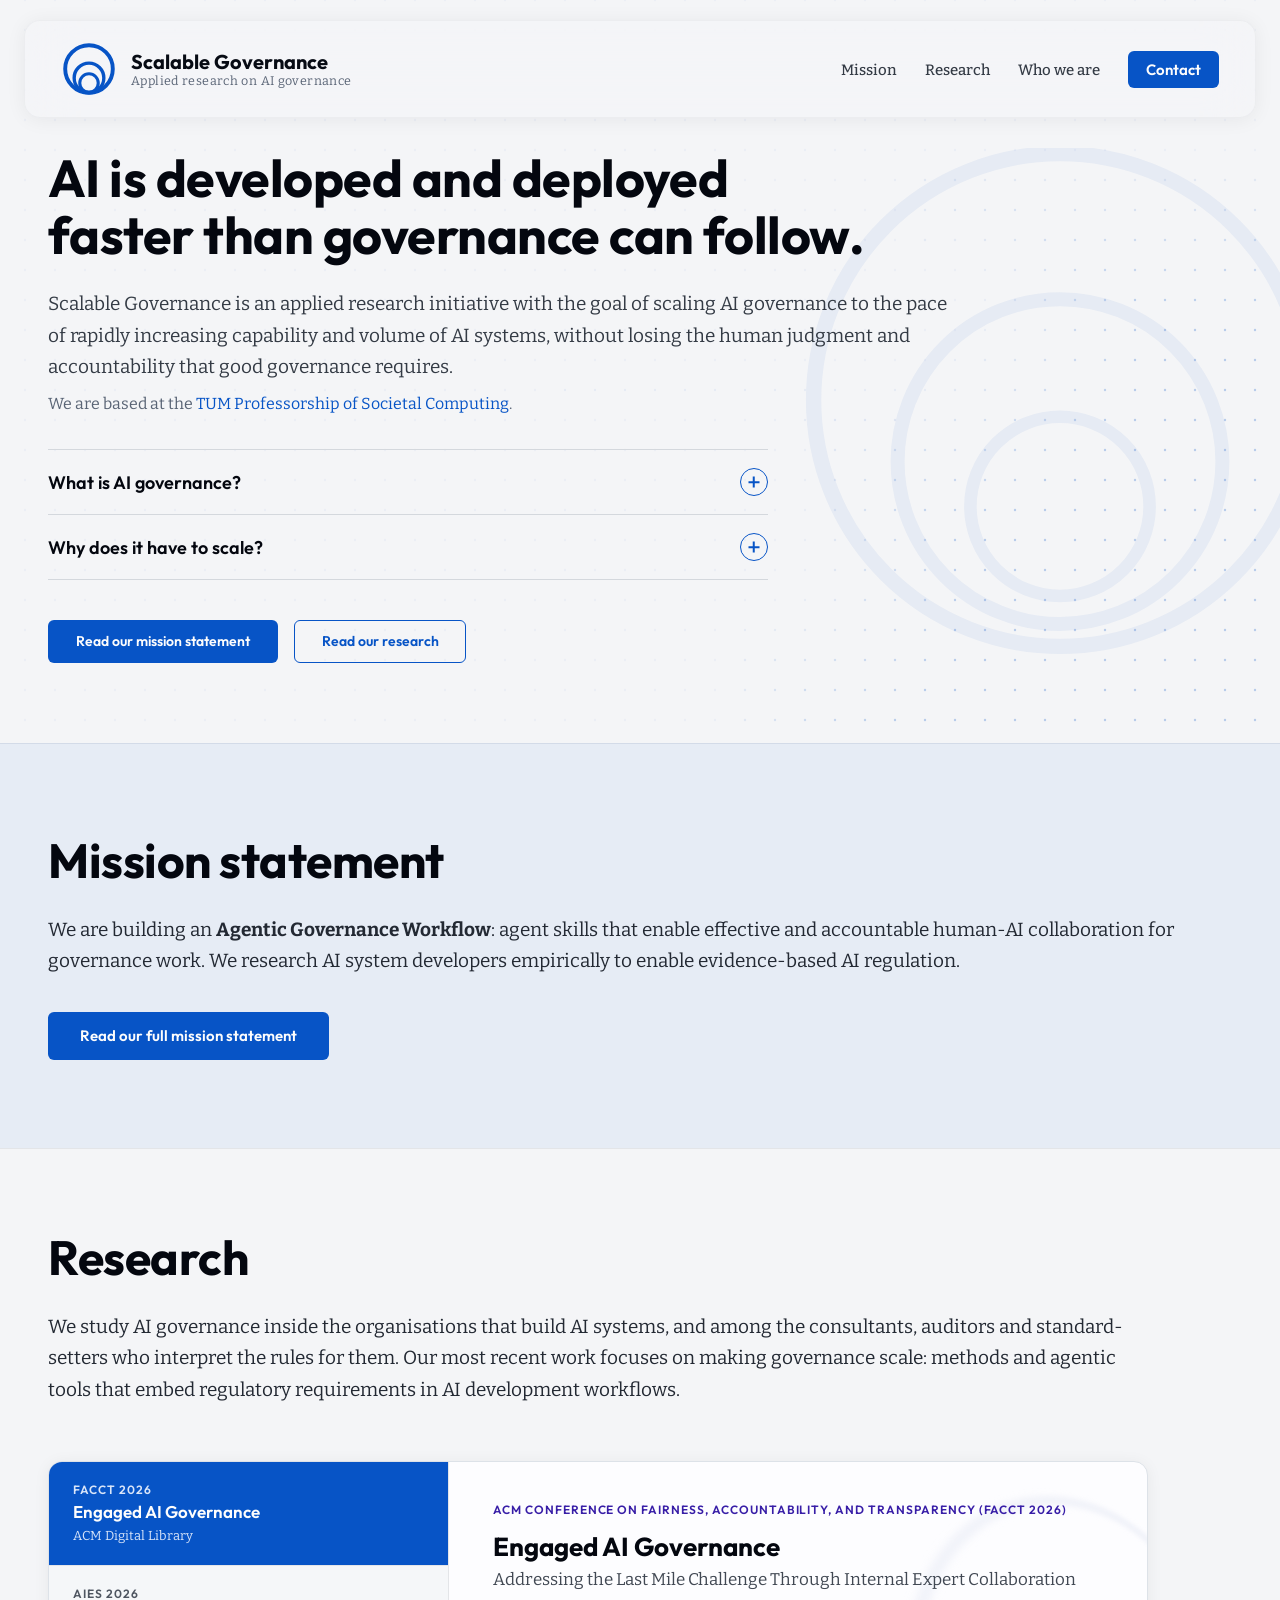
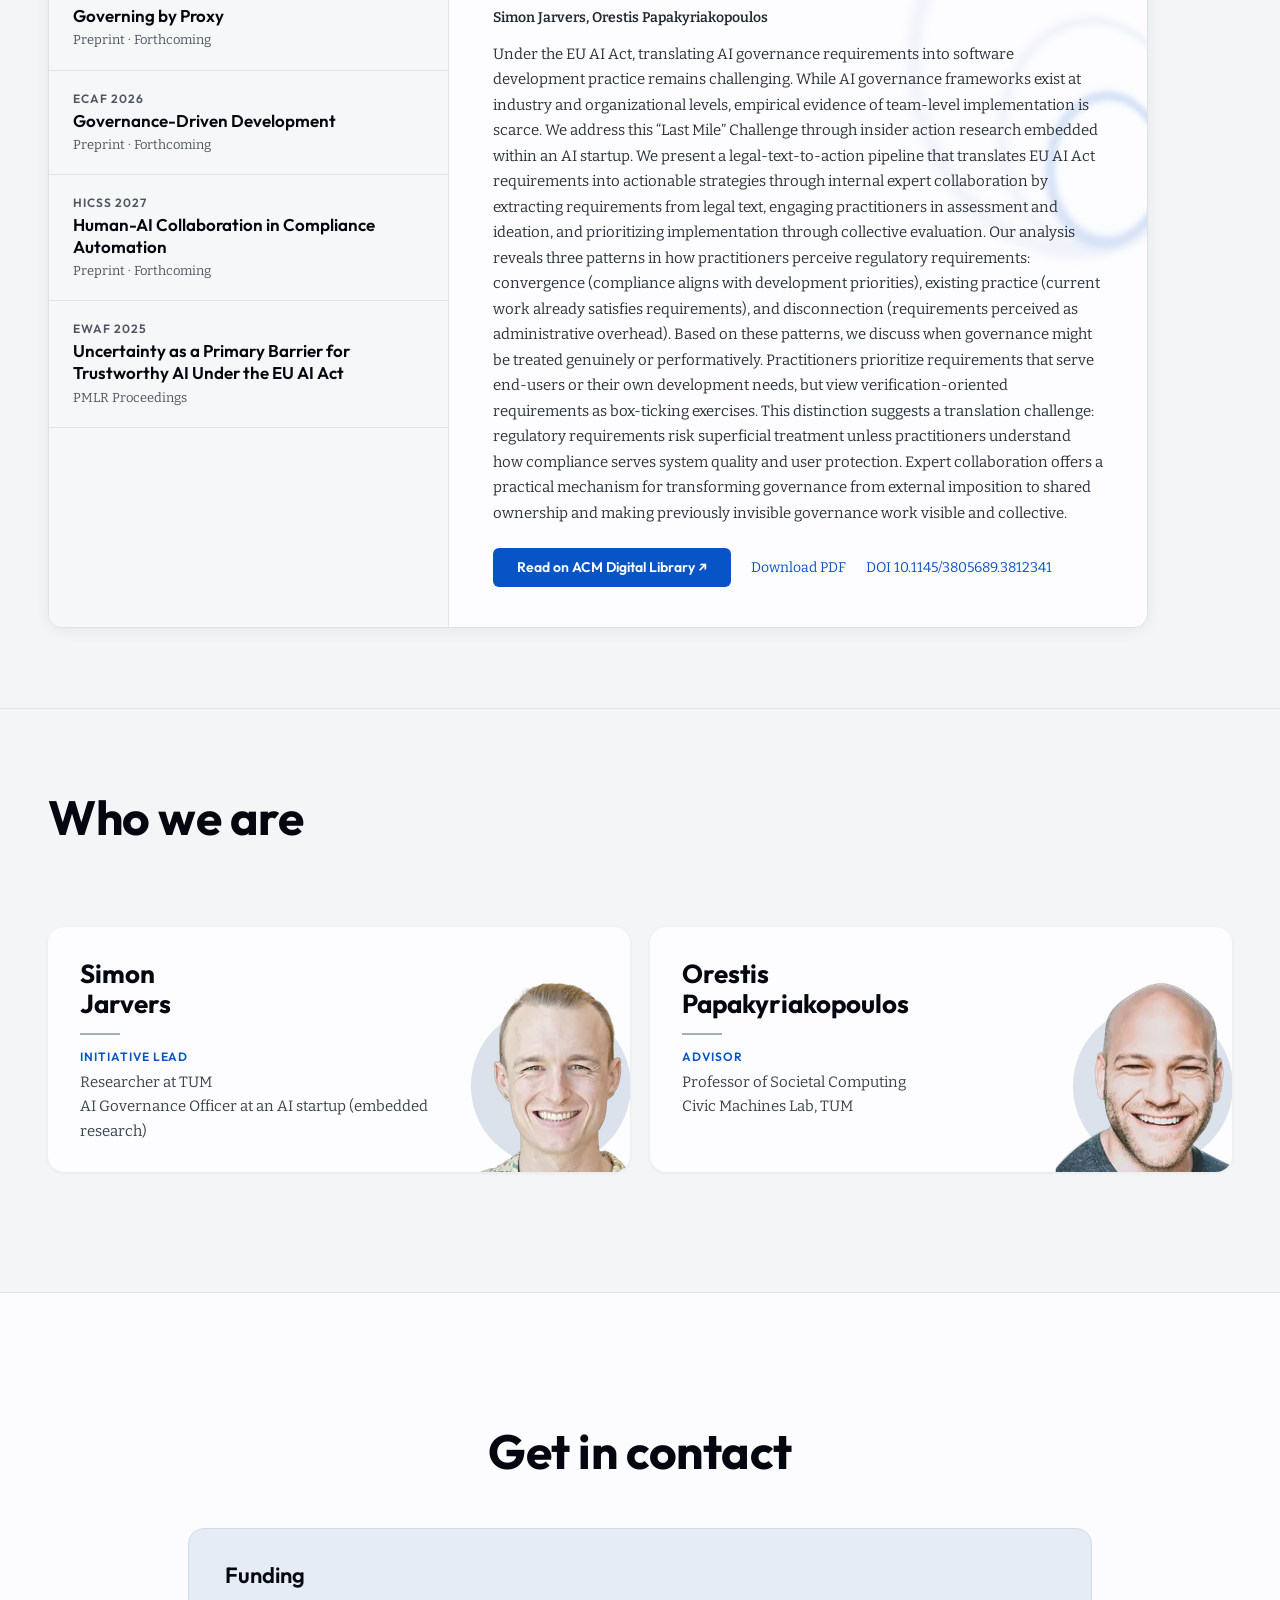
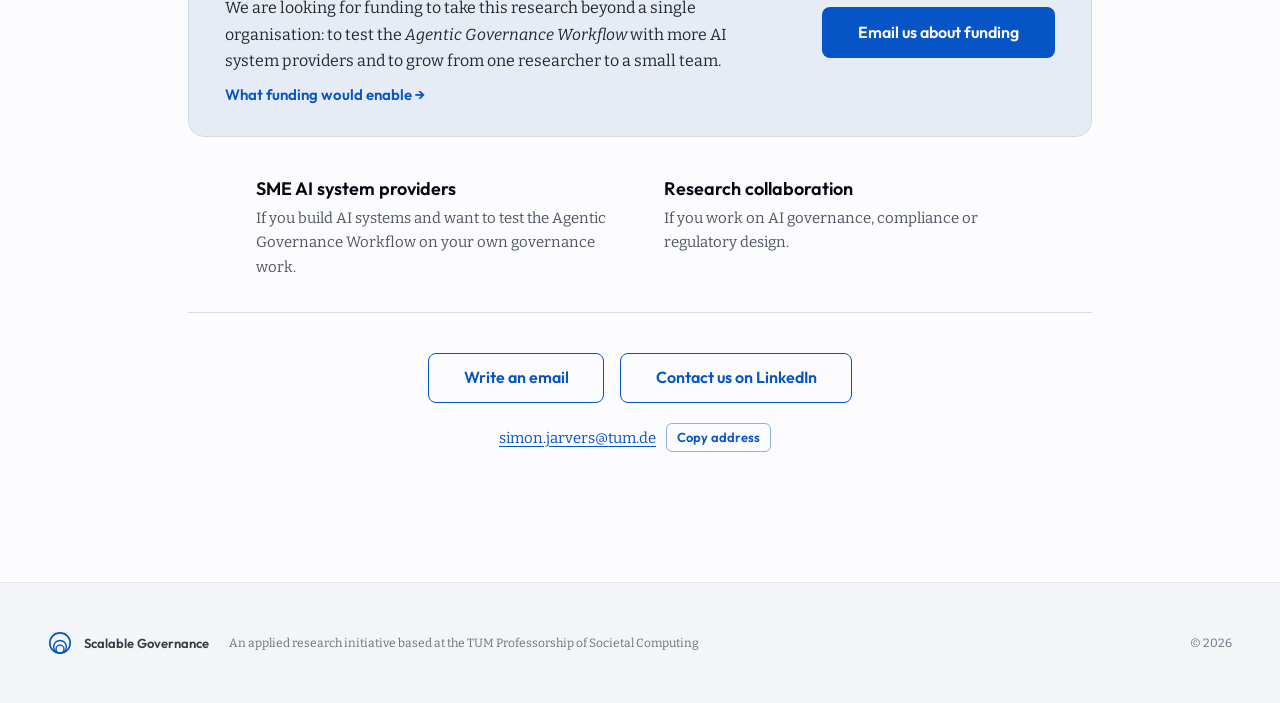
==== index.html @ 3a36d86a "feat(landing): lead the contact section with funding Funding becomes the primary contact path with i" ====
<!DOCTYPE html>
<html lang="en">
<head>
<meta charset="utf-8">
<meta name="viewport" content="width=device-width, initial-scale=1">
<title>Scalable Governance</title>
<meta name="description" content="Scalable Governance is an applied research initiative at the TUM Professorship of Societal Computing, working to scale AI governance to the pace of AI development and deployment.">
<meta property="og:title" content="Scalable Governance">
<meta property="og:description" content="Applied research on AI governance, based at the TUM Professorship of Societal Computing.">
<meta property="og:type" content="website">
<meta name="theme-color" content="#f4f5f7">
<link rel="icon" href="assets/img/logo.svg" type="image/svg+xml">
<link rel="preconnect" href="https://fonts.googleapis.com">
<link rel="preconnect" href="https://fonts.gstatic.com" crossorigin>
<link rel="stylesheet" href="https://fonts.googleapis.com/css2?family=Outfit:wght@400;500;600;700;800&amp;family=Bitter:wght@400;500;600&amp;display=swap">
<link rel="stylesheet" href="assets/css/style.css">
<script>document.documentElement.classList.add('js');</script>
<script src="assets/js/main.js" defer></script>
</head>
<body>
<a class="skip-link" href="#main">Skip to content</a>
<canvas id="dot-grid" aria-hidden="true"></canvas>

<header class="site-nav" id="site-nav">
  <div class="site-nav__inner">
    <div class="site-nav__bar">
      <a class="brand" href="#top" aria-label="Scalable Governance, back to top">
        <svg class="brand__logo" viewBox="0 10 200 200" aria-hidden="true"><circle cx="100" cy="110" r="85" stroke-width="14"/><circle cx="100" cy="142" r="53" stroke-width="12"/><circle cx="100" cy="160" r="33" stroke-width="11"/></svg>
        <span class="brand__text">
          <span class="brand__name">Scalable Governance</span>
          <span class="brand__tagline">Applied research on AI governance</span>
        </span>
      </a>
      <button class="nav-toggle" type="button" aria-expanded="false" aria-controls="nav-links">Menu</button>
      <nav aria-label="Main">
        <ul class="nav-links" id="nav-links">
          <li><a href="mission/">Mission</a></li>
          <li><a href="#research">Research</a></li>
          <li><a href="#who-we-are">Who we are</a></li>
          <li class="nav-links__cta-item"><a class="nav-links__cta" href="#contact">Contact</a></li>
        </ul>
      </nav>
    </div>
  </div>
</header>

<main id="main">

  <!-- Hero -->
  <section class="hero" id="top" data-grid-section>
    <svg class="hero__watermark" viewBox="0 0 200 200" aria-hidden="true"><circle cx="100" cy="90" r="88" stroke-width="5.5"/><circle cx="100" cy="112" r="58" stroke-width="5"/><circle cx="100" cy="128" r="32" stroke-width="4.5"/></svg>
    <div class="container hero__inner">
      <div class="hero__text">
        <h1>AI is developed and deployed faster than governance can follow.</h1>
        <p class="lead">Scalable Governance is an applied research initiative with the goal of scaling AI governance to the pace of rapidly increasing capability and volume of AI systems, without losing the human judgment and accountability that good governance requires.</p>
        <p class="hero__affiliation">We are based at the <a href="https://www.gov.sot.tum.de/en/soc/welcome/" target="_blank" rel="noopener">TUM Professorship of Societal Computing</a>.</p>

        <div class="accordion">
          <div class="accordion__item">
            <h2 class="accordion__heading">
              <button type="button" class="accordion__trigger" aria-expanded="false" aria-controls="acc-what">
                <span>What is AI governance?</span><span class="accordion__icon" aria-hidden="true"></span>
              </button>
            </h2>
            <div class="accordion__panel" id="acc-what">
              <div class="accordion__body">
                <p>By <em>AI governance</em> we mean the rules, processes and controls that make sure AI systems are safe and compliant. AI governance can be understood on different levels:</p>
                <ul>
                  <li><b>Organisation:</b> Companies that develop and deploy AI systems turn regulatory requirements into policies and controls that impact the AI systems.</li>
                  <li><b>Verification:</b> Auditors, notified bodies and authorities check conformity against technical standards and legal obligations.</li>
                  <li><b>Regulation:</b> Legislators and policy-makers write AI regulations and keep them up to date.</li>
                </ul>
                <p>Most of our research so far studies the organisational level.<br><a href="#research">Read our research →</a></p>
              </div>
            </div>
          </div>
          <div class="accordion__item">
            <h2 class="accordion__heading">
              <button type="button" class="accordion__trigger" aria-expanded="false" aria-controls="acc-why">
                <span>Why does it have to scale?</span><span class="accordion__icon" aria-hidden="true"></span>
              </button>
            </h2>
            <div class="accordion__panel" id="acc-why">
              <div class="accordion__body">
                <p>AI coding agents write a growing amount of the code of AI systems. Teams build faster, and more AI systems reach the market. AI governance across all levels has to keep up with this pace. How this is going to be achieved is largely unsolved and neglecting it poses a systemic risk of AI.<br><a href="mission/">Read our mission statement →</a></p>
              </div>
            </div>
          </div>
        </div>

        <div class="button-row">
          <a class="btn btn--primary" href="mission/">Read our mission statement</a>
          <a class="btn btn--secondary" href="#research">Read our research</a>
        </div>
      </div>
    </div>
  </section>

  <!-- Mission teaser -->
  <section class="mission" id="mission" aria-labelledby="mission-title">
    <div class="container mission__inner">
      <div>
        <h2 class="section-title" id="mission-title">Mission statement</h2>
        <p class="lead lead--dark">We are building an <b>Agentic Governance Workflow</b>: agent skills that enable effective and accountable human-AI collaboration for governance work. We research AI system developers empirically to enable evidence-based AI regulation.</p>
      </div>
      <a class="btn btn--primary btn--md" href="mission/">Read our full mission statement</a>
    </div>
  </section>

  <!-- Research -->
  <section class="research" id="research" aria-labelledby="research-title">
    <div class="container">
      <h2 class="section-title" id="research-title">Research</h2>
      <p class="lead lead--dark research__intro">We study AI governance inside the organisations that build AI systems, and among the consultants, auditors and standard-setters who interpret the rules for them. Our most recent work focuses on making governance scale: methods and agentic tools that embed regulatory requirements in AI development workflows.</p>

      <div class="pubs">
        <div class="pubs__list" role="tablist" aria-label="Publications" aria-orientation="vertical">
          <button class="pubs__tab" role="tab" id="tab-facct" aria-controls="paper-facct" aria-selected="true">
            <span class="pubs__venue">FAccT 2026</span>
            <span class="pubs__title">Engaged AI Governance</span>
            <span class="pubs__kind">ACM Digital Library</span>
          </button>
          <button class="pubs__tab" role="tab" id="tab-aies" aria-controls="paper-aies" aria-selected="false" tabindex="-1">
            <span class="pubs__venue">AIES 2026</span>
            <span class="pubs__title">Governing by Proxy</span>
            <span class="pubs__kind">Preprint · Forthcoming</span>
          </button>
          <button class="pubs__tab" role="tab" id="tab-ecaf" aria-controls="paper-ecaf" aria-selected="false" tabindex="-1">
            <span class="pubs__venue">ECAF 2026</span>
            <span class="pubs__title">Governance-Driven Development</span>
            <span class="pubs__kind">Preprint · Forthcoming</span>
          </button>
          <button class="pubs__tab" role="tab" id="tab-hicss" aria-controls="paper-hicss" aria-selected="false" tabindex="-1">
            <span class="pubs__venue">HICSS 2027</span>
            <span class="pubs__title">Human-AI Collaboration in Compliance Automation</span>
            <span class="pubs__kind">Preprint · Forthcoming</span>
          </button>
          <button class="pubs__tab" role="tab" id="tab-ewaf" aria-controls="paper-ewaf" aria-selected="false" tabindex="-1">
            <span class="pubs__venue">EWAF 2025</span>
            <span class="pubs__title">Uncertainty as a Primary Barrier for Trustworthy AI Under the EU AI Act</span>
            <span class="pubs__kind">PMLR Proceedings</span>
          </button>
        </div>

        <div class="pubs__details">
          <article class="paper" id="paper-facct" role="tabpanel" aria-labelledby="tab-facct" data-theme-ring="1">
            <p class="paper__venue">ACM Conference on Fairness, Accountability, and Transparency (FAccT 2026)</p>
            <h3 class="paper__title">Engaged AI Governance<span class="paper__sub">Addressing the Last Mile Challenge Through Internal Expert Collaboration</span></h3>
            <p class="paper__authors">Simon Jarvers, Orestis Papakyriakopoulos</p>
            <p class="paper__abstract">Under the EU AI Act, translating AI governance requirements into software development practice remains challenging. While AI governance frameworks exist at industry and organizational levels, empirical evidence of team-level implementation is scarce. We address this “Last Mile” Challenge through insider action research embedded within an AI startup. We present a legal-text-to-action pipeline that translates EU AI Act requirements into actionable strategies through internal expert collaboration by extracting requirements from legal text, engaging practitioners in assessment and ideation, and prioritizing implementation through collective evaluation. Our analysis reveals three patterns in how practitioners perceive regulatory requirements: convergence (compliance aligns with development priorities), existing practice (current work already satisfies requirements), and disconnection (requirements perceived as administrative overhead). Based on these patterns, we discuss when governance might be treated genuinely or performatively. Practitioners prioritize requirements that serve end-users or their own development needs, but view verification-oriented requirements as box-ticking exercises. This distinction suggests a translation challenge: regulatory requirements risk superficial treatment unless practitioners understand how compliance serves system quality and user protection. Expert collaboration offers a practical mechanism for transforming governance from external imposition to shared ownership and making previously invisible governance work visible and collective.</p>
            <div class="paper__actions">
              <a class="btn btn--primary btn--sm" href="https://dl.acm.org/doi/10.1145/3805689.3812341" target="_blank" rel="noopener">Read on ACM Digital Library ↗</a>
              <a class="paper__id" href="papers/2026-facct-engaged-ai-governance.pdf" download>Download PDF</a>
              <a class="paper__id" href="https://doi.org/10.1145/3805689.3812341" target="_blank" rel="noopener">DOI 10.1145/3805689.3812341</a>
            </div>
          </article>

          <article class="paper" id="paper-aies" role="tabpanel" aria-labelledby="tab-aies" data-theme-ring="2">
            <p class="paper__venue">AAAI/ACM Conference on AI, Ethics, and Society (AIES 2026) <span class="badge">Forthcoming</span></p>
            <h3 class="paper__title">Governing by Proxy<span class="paper__sub">How Regulatory Intermediaries Shape EU AI Act Compliance in Practice</span></h3>
            <p class="paper__authors">Simon Jarvers, Orestis Papakyriakopoulos</p>
            <p class="paper__abstract">The EU AI Act assigns compliance obligations to defined actor roles along the AI supply chain, but how these obligations are enacted in practice remains understudied. This paper investigates the ecosystem of regulatory intermediaries (consultants, auditors, ethics advisors, certification bodies) through which an AI system provider translates regulatory requirements into organisational practice. Drawing on participant observation and document analysis from an embedded case study at an AI startup, the analysis applies the Regulator-Intermediary-Target (RIT) model to map sixteen intermediaries and trace the compliance pressures that drive pre-enforcement intermediary engagement. Compliance artefacts across risk management, impact assessment, and technical documentation show a consistent pattern: intermediary interpretive choices construct what AI Act compliance means for the regulated organisation. Using Edelman’s legal endogeneity framework, which theorises how organisations’ private compliance constructions can feed back into the meaning of law itself, we discuss how legal requirements are managerialised into procedural deliverables and how compliance forms diffuse without evidence of governance efficacy. The paper contributes on two levels: it extends the RIT model to organisational-level AI governance, demonstrating that compliance intermediaries perform constitutive rather than facilitative functions, and it provides an early empirical signal for legal endogeneity in AI Act compliance. We encourage more guidance from the EU and argue that the compliance ecosystem deserves the same analytical and regulatory attention currently directed at the AI supply chain.</p>
            <div class="paper__actions">
              <a class="btn btn--primary btn--sm" href="papers/2026-aies-governing-by-proxy.pdf" download>Download preprint (PDF)</a>
              <span class="paper__id">DOI not yet assigned</span>
            </div>
          </article>

          <article class="paper" id="paper-ecaf" role="tabpanel" aria-labelledby="tab-ecaf" data-theme-ring="3">
            <p class="paper__venue">European Conference on Algorithmic Fairness (ECAF 2026), PMLR <span class="badge">Forthcoming</span></p>
            <h3 class="paper__title">Governance-Driven Development<span class="paper__sub">Embedding Regulatory Requirements in AI Development Workflows</span></h3>
            <p class="paper__authors">Simon Jarvers, Orestis Papakyriakopoulos</p>
            <p class="paper__abstract">AI governance under the EU AI Act faces a structural misallocation of effort: management-based regulation, combined with the credence-good properties of governance outcomes, pushes resource-constrained organisations toward verification-facing documentation rather than the implementation it is meant to verify. We propose Governance-Driven Development (GDD), a framework that treats AI Act obligations and the requirements of supporting standards for safe AI development as formal specifications for software development work. GDD runs on two nested action cycles. A planning cycle scopes obligations against organisational context to produce specifications. An implementation cycle converts each specification into the artefact it specifies, with traceability back to the regulatory source. AI agents perform template-driven work; humans retain interpretation and accountability. The framework is in early implementation at an AI Startup, with unresolved load-bearing questions around knowledge base architecture and obligation decomposition.</p>
            <div class="paper__actions">
              <a class="btn btn--primary btn--sm" href="papers/2026-ecaf-governance-driven-development.pdf" download>Download preprint (PDF)</a>
              <span class="paper__id">Proceedings not yet published</span>
            </div>
          </article>

          <article class="paper" id="paper-hicss" role="tabpanel" aria-labelledby="tab-hicss" data-theme-ring="3">
            <p class="paper__venue">Hawaii International Conference on System Sciences (HICSS 2027) <span class="badge">Forthcoming</span></p>
            <h3 class="paper__title">Human-AI Collaboration in Compliance Automation<span class="paper__sub">Designing an Agentic Knowledge Base for AI Governance</span></h3>
            <p class="paper__authors">Simon Jarvers, Carolin Röthemeier, Holger Wittges, Orestis Papakyriakopoulos</p>
            <p class="paper__abstract">AI governance work draws on a living body of organizational knowledge, policies, and system facts that drift and go stale as organizational and regulatory contexts change. For resource-constrained organizations under the EU AI Act and related standards, maintaining this knowledge consumes scarce compliance capacity. We applied a pattern drawn from practice, in which an LLM agent maintains a structured, citation-anchored knowledge base for AI governance. Through a Design Science Research study at an AI startup, we apply the artifact to two ISO management system standards. The artifact separates a human-authoritative source layer from an agent-moderated knowledge layer in the company’s internal governance work processes. We abstract two design principles, human authority over agent moderation and traceability, which demonstrate how to responsibly leverage advancing AI capabilities for human-agent collaboration in regulated compliance settings.</p>
            <div class="paper__actions">
              <a class="btn btn--primary btn--sm" href="papers/2027-hicss-human-ai-collaboration-in-compliance-automation.pdf" download>Download preprint (PDF)</a>
              <span class="paper__id">DOI not yet assigned</span>
            </div>
          </article>

          <article class="paper" id="paper-ewaf" role="tabpanel" aria-labelledby="tab-ewaf" data-theme-ring="1">
            <p class="paper__venue">European Workshop on Algorithmic Fairness (EWAF 2025), PMLR vol. 294</p>
            <h3 class="paper__title">Uncertainty as a Primary Barrier for Trustworthy AI Under the EU AI Act<span class="paper__sub">German SME Perspectives</span></h3>
            <div>
              <p class="paper__authors">Simon Jarvers*, Chiara Ullstein*, Jens Grossklags</p>
              <p class="paper__note">* Both authors contributed equally.</p>
            </div>
            <p class="paper__abstract">The European Union’s AI regulation, the EU AI Act, represents a significant shift from voluntary ethical frameworks to binding regulation, presenting implementation challenges particularly for resource-limited SMEs. Our mixed-methods research examined the EU AI Act’s impact on SMEs through surveys of German AI SMEs (N = 21) and interviews with AI SMEs and industry stakeholders (N = 13). In this extended abstract, we summarize our motivation and methods, and focus on providing results from the interviews. Our findings reveal that company size and compliance experience significantly affect estimated implementation capabilities. SMEs face considerable resource constraints across time, finances, and staffing. Implementation uncertainties – including definitional ambiguity, unclear scope, and insufficient guidance – drive strategic responses: delaying compliance efforts, modifying products to reduce regulatory burden, and frequently seeking external compliance expertise and certification. These results indicate that uncertainty emerges as the primary implementation barrier. Researchers can help reduce uncertainty by developing best-practice guidelines that support the AI Act’s trustworthy AI objectives. We conclude with recommendations for policymakers and researchers.</p>
            <div class="paper__actions">
              <a class="btn btn--primary btn--sm" href="https://proceedings.mlr.press/v294/jarvers25a.html" target="_blank" rel="noopener">Read on PMLR ↗</a>
              <a class="paper__id" href="papers/2025-ewaf-uncertainty-as-a-primary-barrier.pdf" download>Download PDF</a>
            </div>
          </article>

          <svg class="pubs__rings" viewBox="0 0 200 200" aria-hidden="true"><circle class="ring ring--1" cx="100" cy="110" r="85" stroke-width="5"/><circle class="ring ring--2" cx="100" cy="142" r="53" stroke-width="4.5"/><circle class="ring ring--3" cx="100" cy="160" r="33" stroke-width="4.5"/></svg>
        </div>
      </div>
    </div>
  </section>

  <!-- Who we are -->
  <section class="people" id="who-we-are" data-grid-section aria-labelledby="people-title">
    <div class="container people__inner">
      <h2 class="section-title" id="people-title">Who we are</h2>
      <div class="people__grid">
        <article class="person">
          <div class="person__text">
            <h3 class="person__name">Simon<br>Jarvers</h3>
            <p class="person__role">Initiative Lead</p>
            <p class="person__desc">Researcher at TUM<br>AI Governance Officer at an AI startup (embedded research)</p>
          </div>
          <div class="person__portrait">
            <img src="assets/img/team/simon-jarvers.webp" srcset="assets/img/team/simon-jarvers.webp 1x, assets/img/team/simon-jarvers@2x.webp 2x" width="180" height="238" alt="Portrait of Simon Jarvers" loading="lazy" decoding="async">
          </div>
        </article>
        <article class="person">
          <div class="person__text">
            <h3 class="person__name">Orestis<br>Papakyriakopoulos</h3>
            <p class="person__role">Advisor</p>
            <p class="person__desc">Professor of Societal Computing<br>Civic Machines Lab, TUM</p>
          </div>
          <div class="person__portrait">
            <img src="assets/img/team/orestis-papakyriakopoulos.webp" srcset="assets/img/team/orestis-papakyriakopoulos.webp 1x, assets/img/team/orestis-papakyriakopoulos@2x.webp 2x" width="180" height="238" alt="Portrait of Orestis Papakyriakopoulos" loading="lazy" decoding="async">
          </div>
        </article>
      </div>
    </div>
  </section>

  <!-- Contact -->
  <section class="contact" id="contact" data-grid-section aria-labelledby="contact-title">
    <div class="contact__inner">
      <h2 class="section-title" id="contact-title">Get in contact</h2>
      <div class="contact__funding">
        <div class="contact__funding-text">
          <h3>Funding</h3>
          <p>We are looking for funding to take this research beyond a single organisation: to test the <i>Agentic Governance Workflow</i> with more AI system providers and to grow from one researcher to a small team.</p>
          <a class="contact__more" href="mission/#support">What funding would enable →</a>
        </div>
        <a class="btn btn--primary btn--lg" href="mailto:simon.jarvers@tum.de?subject=Funding%20%E2%80%93%20Scalable%20Governance">Email us about funding</a>
      </div>
      <div class="contact__cols">
        <div>
          <h3>SME AI system providers</h3>
          <p>If you build AI systems and want to test the Agentic Governance Workflow on your own governance work.</p>
        </div>
        <div>
          <h3>Research collaboration</h3>
          <p>If you work on AI governance, compliance or regulatory design.</p>
        </div>
      </div>
      <div class="contact-actions contact-actions--center">
        <a class="btn btn--secondary btn--lg" href="mailto:simon.jarvers@tum.de?subject=Scalable%20Governance">Write an email</a>
        <a class="btn btn--secondary btn--lg" href="https://www.linkedin.com/in/simon-jarvers/" target="_blank" rel="noopener">Contact us on LinkedIn</a>
      </div>
      <p class="contact-address contact-address--center"><a href="mailto:simon.jarvers@tum.de">simon.jarvers@tum.de</a> <button type="button" class="copy-btn" data-copy="simon.jarvers@tum.de">Copy address</button><span class="copy-status" role="status"></span></p>
    </div>
  </section>
</main>

<footer class="site-footer">
  <div class="site-footer__brand">
    <svg class="site-footer__logo" viewBox="0 10 200 200" aria-hidden="true"><circle cx="100" cy="110" r="85" stroke-width="14"/><circle cx="100" cy="142" r="53" stroke-width="12"/><circle cx="100" cy="160" r="33" stroke-width="11"/></svg>
    <span class="site-footer__name">Scalable Governance</span>
    <span class="site-footer__line">An applied research initiative based at the TUM Professorship of Societal Computing</span>
  </div>
  <p class="site-footer__copy">© 2026</p>
</footer>
</body>
</html>
---- assets/css/style.css ----
/* Scalable Governance — landing page
   Tokens follow the Claude Design handoff (docs/design-reference/HANDOFF.md). */

:root {
  /* Surfaces */
  --bg: oklch(0.97 0.003 260);
  --surface: oklch(0.995 0.002 260);
  --surface-alt: oklch(0.975 0.004 260);
  --mission-band: oklch(0.94 0.014 260);
  --portrait-circle: oklch(0.91 0.015 260);

  /* Lines */
  --divider-strong: oklch(0.88 0.008 260);
  --divider: oklch(0.90 0.005 260);
  --border-light: oklch(0.92 0.005 260);

  /* Brand */
  --blue: oklch(0.48 0.19 260);
  --blue-hover: oklch(0.43 0.20 260);
  --link-hover: oklch(0.38 0.16 260);
  --violet: oklch(0.38 0.20 280);
  --indigo: oklch(0.43 0.15 270);
  --chip: oklch(0.95 0.02 260);
  --chip-text: oklch(0.30 0.10 260);
  --domain-gov: oklch(0.95 0.025 260);
  --domain-human: oklch(0.96 0.005 260);
  --domain-product: oklch(0.95 0.025 280);
  --tooltip-bg: oklch(0.20 0.02 260);
  --tooltip-text: oklch(0.98 0.003 260);
  --on-blue: oklch(0.995 0 0);
  --on-blue-meta: oklch(0.92 0.03 260);

  /* Text */
  --ink: oklch(0.13 0.02 260);
  --text-body: oklch(0.28 0.02 260);
  --text-body-2: oklch(0.32 0.02 260);
  --text-secondary: oklch(0.35 0.02 260);
  --text-card: oklch(0.38 0.02 260);
  --text-sub: oklch(0.40 0.02 260);
  --muted: oklch(0.45 0.02 260);
  --muted-2: oklch(0.50 0.03 260);
  --footer-text: oklch(0.55 0.02 260);

  /* Type */
  --font-display: Outfit, "Helvetica Neue", Arial, sans-serif;
  --font-body: Bitter, Georgia, "Times New Roman", serif;
  --font-mono: "JetBrains Mono", ui-monospace, Menlo, Consolas, monospace;

  /* Layout */
  --container: 1280px;
  --gutter: 48px;
  --nav-offset: 100px;
}

*, *::before, *::after { box-sizing: border-box; }

html {
  scroll-behavior: smooth;
  scroll-padding-top: var(--nav-offset);
  -webkit-text-size-adjust: 100%;
}

body {
  margin: 0;
  background: var(--bg);
  color: var(--text-body);
  font-family: var(--font-body);
  overflow-x: clip;
}

img { max-width: 100%; height: auto; display: block; }

a { color: var(--blue); text-decoration: none; }
a:hover { color: var(--link-hover); }

:focus-visible {
  outline: 2px solid var(--blue);
  outline-offset: 3px;
  border-radius: 4px;
}

h1, h2, h3 { text-wrap: balance; }

.skip-link {
  position: absolute;
  left: 16px;
  top: -60px;
  z-index: 200;
  padding: 10px 16px;
  background: var(--ink);
  color: var(--on-blue);
  font-family: var(--font-display);
  font-weight: 600;
  border-radius: 6px;
}
.skip-link:focus { top: 16px; color: var(--on-blue); }

.container {
  max-width: var(--container);
  margin-inline: auto;
  padding-inline: var(--gutter);
}

main, .site-footer, .site-footer-wrap { position: relative; z-index: 1; }

/* ───────── Dot grid ───────── */
#dot-grid {
  position: fixed;
  inset: 0;
  width: 100%;
  height: 100%;
  pointer-events: none;
  z-index: 0;
}

/* ───────── Nav ─────────
   --t (0 → 1) is set from scroll position in main.js and drives the shrink. */
.site-nav {
  --t: 0;
  position: fixed;
  top: 0;
  left: 0;
  right: 0;
  z-index: 100;
}
.site-nav__inner {
  max-width: var(--container);
  margin: 0 auto;
  padding: 0 24px;
}
.site-nav__bar {
  position: relative;
  display: flex;
  align-items: center;
  justify-content: space-between;
  gap: 16px;
  margin-top: calc(20px - 12px * var(--t));
  padding: calc(20px - 10px * var(--t)) 36px;
  border-radius: calc(16px - 6px * var(--t));
  border: 1px solid oklch(0.92 0.005 260 / calc(0.5 + 0.4 * var(--t)));
  background: oklch(0.97 0.003 260 / calc(0.55 + 0.35 * var(--t)));
  -webkit-backdrop-filter: blur(24px) saturate(1.5);
  backdrop-filter: blur(24px) saturate(1.5);
  box-shadow: 0 2px 20px oklch(0.20 0.02 260 / 0.06);
}

.brand {
  display: flex;
  align-items: center;
  gap: 14px;
  color: inherit;
  min-width: 0;
}
.brand:hover { color: inherit; }
.brand__logo {
  width: calc(56px - 26px * var(--t));
  height: calc(56px - 26px * var(--t));
  flex: none;
  fill: none;
  stroke: var(--blue);
}
.brand__text { display: flex; flex-direction: column; min-width: 0; }
.brand__name {
  --title: calc(20px - 5px * var(--t));
  font-family: var(--font-display);
  font-weight: 700;
  font-size: var(--title);
  line-height: 1.1;
  color: oklch(0.15 0.02 260);
}
.brand__tagline {
  font-family: var(--font-body);
  font-size: calc((20px - 5px * var(--t)) * 15 / 24);
  color: var(--muted-2);
  letter-spacing: 0.03em;
}
/* At rest the design pins the tagline at 12.5px. */
.site-nav:not(.is-scrolled) .brand__tagline { font-size: 12.5px; }

.nav-links {
  display: flex;
  align-items: center;
  gap: calc(28px - 6px * var(--t));
  margin: 0;
  padding: 0;
  list-style: none;
}
.nav-links a {
  font-family: var(--font-body);
  font-size: calc(15px - 2px * var(--t));
  font-weight: 500;
  color: var(--text-secondary);
  transition: color 0.2s;
}
.nav-links a:hover { color: var(--blue); }
.nav-links .nav-links__cta {
  display: inline-block;
  padding: calc(9px - 2px * var(--t)) calc(18px - 3px * var(--t));
  border-radius: 6px;
  background: var(--blue);
  color: var(--on-blue);
  font-family: var(--font-display);
  font-weight: 600;
  transition: background 0.2s;
}
.nav-links .nav-links__cta:hover { background: var(--blue-hover); color: var(--on-blue); }

.nav-toggle {
  display: none;
  font: 600 14px/1 var(--font-display);
  color: var(--blue);
  background: transparent;
  border: 1.5px solid var(--blue);
  border-radius: 6px;
  padding: 9px 14px;
  cursor: pointer;
}

/* ───────── Buttons ───────── */
.button-row { display: flex; flex-wrap: wrap; gap: 16px; }
.button-row--center { justify-content: center; }

.btn {
  display: inline-flex;
  align-items: center;
  gap: 10px;
  font-family: var(--font-display);
  font-weight: 600;
  font-size: 14px;
  line-height: 1.2;
  padding: 13px 28px;
  border-radius: 6px;
  cursor: pointer;
  transition: background 0.2s, color 0.2s, transform 0.15s;
}
.btn:hover { transform: translateY(-1px); }
.btn:active { transform: translateY(0); }
.btn--primary { background: var(--blue); color: var(--on-blue); }
.btn--primary:hover { background: var(--blue-hover); color: var(--on-blue); }
.btn--secondary {
  color: var(--blue);
  border: 1.5px solid var(--blue);
  padding: 11.5px 26.5px;
}
.btn--secondary:hover { background: var(--blue); color: var(--on-blue); }
.btn--sm { padding: 11px 24px; }
.btn--md { font-size: 15px; padding: 15px 32px; }
.btn--lg { font-size: 16px; padding: 16px 36px; border-radius: 8px; }
.btn--secondary.btn--lg { padding: 14.5px 34.5px; }

/* ───────── Shared type ───────── */
.section-title {
  font-family: var(--font-display);
  font-weight: 700;
  font-size: clamp(30px, 4vw, 48px);
  line-height: 1.2;
  letter-spacing: -0.01em;
  color: var(--ink);
  margin: 0 0 24px;
}
.lead {
  font-size: 19px;
  line-height: 1.65;
  color: var(--text-secondary);
  margin: 0;
  text-wrap: pretty;
}
.lead--dark { color: var(--text-body); }

/* ───────── Hero ───────── */
.hero { position: relative; min-height: 620px; overflow-x: clip; }
.hero__watermark {
  position: absolute;
  right: -60px;
  top: 50%;
  transform: translateY(-40%);
  width: 560px;
  height: 560px;
  opacity: 0.055;
  fill: none;
  stroke: var(--blue);
  pointer-events: none;
}
.hero__inner {
  position: relative;
  padding-top: 150px;
  padding-bottom: 80px;
}
.hero__text { max-width: 900px; }
.hero h1 {
  font-family: var(--font-display);
  font-weight: 700;
  font-size: clamp(32px, 4.5vw, 52px);
  line-height: 1.1;
  letter-spacing: -0.01em;
  color: var(--ink);
  margin: 0 0 24px;
}
.hero .lead { margin-bottom: 12px; }
.hero__affiliation {
  font-size: 16px;
  color: var(--muted-2);
  margin: 0 0 36px;
}

/* ───────── Accordion ───────── */
.accordion {
  max-width: 720px;
  margin-bottom: 40px;
  border-top: 1px solid var(--divider-strong);
}
.accordion__item { border-bottom: 1px solid var(--divider-strong); }
.accordion__heading { margin: 0; font-size: inherit; }
.accordion__trigger {
  display: flex;
  width: 100%;
  justify-content: space-between;
  align-items: center;
  gap: 16px;
  padding: 18px 0;
  background: none;
  border: 0;
  cursor: pointer;
  text-align: left;
  font-family: var(--font-display);
  font-weight: 600;
  font-size: 18px;
  color: var(--ink);
}
.accordion__icon {
  position: relative;
  flex: none;
  width: 28px;
  height: 28px;
  border-radius: 50%;
  border: 1.5px solid var(--blue);
}
.accordion__icon::before,
.accordion__icon::after {
  content: "";
  position: absolute;
  left: 50%;
  top: 50%;
  width: 11px;
  height: 1.5px;
  background: var(--blue);
  transform: translate(-50%, -50%);
  transition: transform 0.2s;
}
.accordion__icon::after { transform: translate(-50%, -50%) rotate(90deg); }
.accordion__trigger[aria-expanded="true"] .accordion__icon::after { transform: translate(-50%, -50%) rotate(0deg); }

.accordion__panel {
  display: grid;
  grid-template-rows: 1fr;
  transition: grid-template-rows 0.22s ease, opacity 0.22s ease;
}
.js .accordion__panel { grid-template-rows: 0fr; opacity: 0; visibility: hidden; }
.js .accordion__panel.is-open { grid-template-rows: 1fr; opacity: 1; visibility: visible; }
.accordion__body {
  min-height: 0;
  overflow: hidden;
  display: flex;
  flex-direction: column;
  gap: 14px;
  padding-right: 48px;
}
.accordion__body > :last-child { margin-bottom: 28px; }
.accordion__body p,
.accordion__body ul {
  margin: 0;
  font-size: 15px;
  line-height: 1.65;
  color: var(--text-body-2);
}
.accordion__body ul {
  padding-left: 22px;
  display: flex;
  flex-direction: column;
  gap: 6px;
  line-height: 1.6;
}

/* ───────── Mission teaser ───────── */
.mission {
  background: var(--mission-band);
  border-top: 1px solid oklch(0.89 0.02 260);
}
.mission__inner {
  display: flex;
  flex-direction: column;
  align-items: flex-start;
  gap: 36px;
  padding-block: 88px;
}

/* ───────── Research ───────── */
.research {
  background: var(--bg);
  border-top: 1px solid var(--border-light);
}
.research > .container { padding-block: 80px; }
.research__intro { max-width: 1100px; margin-bottom: 56px; }

.pubs {
  max-width: 1100px;
  display: grid;
  grid-template-columns: 400px minmax(0, 1fr);
  min-height: 560px;
  background: var(--surface);
  border: 1px solid oklch(0.91 0.01 260);
  border-radius: 14px;
  overflow: hidden;
  box-shadow: 0 2px 16px oklch(0 0 0 / 0.06);
}
.pubs__list {
  display: flex;
  flex-direction: column;
  background: var(--surface-alt);
  border-right: 1px solid var(--border-light);
}
.pubs__tab {
  display: flex;
  flex-direction: column;
  gap: 4px;
  padding: 20px 24px;
  text-align: left;
  background: transparent;
  border: 0;
  border-bottom: 1px solid var(--border-light);
  cursor: pointer;
  transition: background 0.2s;
}
.pubs__tab:hover { background: oklch(0.955 0.008 260); }
.pubs__tab:focus-visible { outline-offset: -3px; }
.pubs__venue {
  font-family: var(--font-display);
  font-weight: 600;
  font-size: 12px;
  letter-spacing: 0.08em;
  text-transform: uppercase;
  color: var(--muted);
}
.pubs__title {
  font-family: var(--font-display);
  font-weight: 600;
  font-size: 17px;
  line-height: 1.3;
  color: var(--ink);
}
.pubs__kind {
  font-family: var(--font-body);
  font-size: 13px;
  line-height: 1.4;
  color: var(--muted);
}
.pubs__tab[aria-selected="true"] { background: var(--blue); }
.pubs__tab[aria-selected="true"] .pubs__title { color: var(--on-blue); }
.pubs__tab[aria-selected="true"] .pubs__venue,
.pubs__tab[aria-selected="true"] .pubs__kind { color: var(--on-blue-meta); }

.pubs__details {
  position: relative;
  overflow: hidden;
  isolation: isolate;
}
.pubs__rings {
  position: absolute;
  z-index: -1;
  right: -150px;
  top: -20px;
  width: 400px;
  height: 400px;
  opacity: 0.18;
  filter: blur(3px);
  transform: perspective(400px) rotateY(35deg) rotateX(12deg);
  pointer-events: none;
  fill: none;
}
/* Ring highlight per research theme: 1 inner, 2 middle, 3 outer. */
.pubs__rings .ring { stroke: oklch(0.82 0.04 var(--ring-hue, 280)); transition: stroke 0.3s; }
.pubs__details[data-ring="1"] { --ring-hue: 270; }
.pubs__details[data-ring="2"] { --ring-hue: 250; }
.pubs__details[data-ring="3"] { --ring-hue: 280; }
.pubs__details[data-ring="1"] .ring--3,
.pubs__details[data-ring="2"] .ring--2,
.pubs__details[data-ring="3"] .ring--1 { stroke: var(--blue); }

.paper {
  display: flex;
  flex-direction: column;
  gap: 14px;
  padding: 40px 44px;
}
.paper + .paper { border-top: 1px solid var(--border-light); }
.js .paper + .paper { border-top: 0; }
.js .paper[hidden] { display: none; }
.paper p { margin: 0; }
.paper__venue {
  display: flex;
  flex-wrap: wrap;
  align-items: center;
  gap: 6px 10px;
  font-family: var(--font-display);
  font-weight: 600;
  font-size: 12px;
  letter-spacing: 0.08em;
  text-transform: uppercase;
  color: var(--violet);
}
.badge {
  display: inline-block;
  padding: 2px 8px;
  border: 1px solid currentColor;
  border-radius: 5px;
  font-size: 10.5px;
  letter-spacing: 0.08em;
  white-space: nowrap;
}
.paper__title {
  margin: 0;
  font-family: var(--font-display);
  font-weight: 700;
  font-size: 26px;
  line-height: 1.2;
  color: var(--ink);
}
.paper__sub {
  display: block;
  margin-top: 6px;
  font-family: var(--font-body);
  font-weight: 400;
  font-size: 17px;
  line-height: 1.45;
  color: var(--text-sub);
  text-wrap: pretty;
}
.paper__authors {
  font-size: 14px;
  line-height: 1.5;
  font-weight: 600;
  color: var(--text-body);
}
.paper .paper__note {
  margin-top: 2px;
  font-size: 13px;
  line-height: 1.5;
  color: var(--muted-2);
}
.paper__abstract {
  font-size: 15px;
  line-height: 1.7;
  color: var(--text-body-2);
  text-wrap: pretty;
}
.paper__actions {
  display: flex;
  flex-wrap: wrap;
  align-items: center;
  gap: 12px 20px;
  margin-top: 8px;
}
.paper__id {
  font-family: var(--font-body);
  font-size: 14px;
  color: var(--muted-2);
}
a.paper__id { color: var(--blue); }
a.paper__id:hover { color: var(--link-hover); }

/* ───────── Who we are ───────── */
.people {
  border-top: 1px solid var(--border-light);
  border-bottom: 1px solid var(--border-light);
}
.people__inner { padding-top: 80px; padding-bottom: 120px; }
.people .section-title { margin-bottom: 44px; }
.people__grid {
  display: flex;
  flex-wrap: wrap;
  gap: 20px;
  margin-top: 80px;
}
.person {
  --portrait-w: 180px;
  position: relative;
  flex: 1;
  min-width: min(100%, 440px);
  background: var(--surface);
  border-radius: 16px;
  padding: 32px 32px 28px;
  box-shadow: 0 1px 4px rgba(0, 0, 0, 0.06);
  /* The portrait is clipped by the card only. */
  overflow: hidden;
}
.person__text { position: relative; z-index: 1; padding-right: 140px; }
.person__name {
  margin: 0;
  font-family: var(--font-display);
  font-weight: 700;
  font-size: clamp(20px, 2.4vw, 26px);
  line-height: 1.15;
  color: var(--ink);
  overflow-wrap: anywhere;
}
.person__name::after {
  content: "";
  display: block;
  width: 40px;
  height: 2px;
  margin: 14px 0;
  background: oklch(0.75 0.02 260);
}
.person__role {
  margin: 0 0 6px;
  font-family: var(--font-display);
  font-weight: 600;
  font-size: 12px;
  letter-spacing: 0.08em;
  text-transform: uppercase;
  color: var(--blue);
}
.person__desc {
  margin: 0;
  font-size: 15px;
  line-height: 1.65;
  color: var(--text-card);
}
/* The circle sits behind the portrait as a background shape; the bust
   runs to the card's bottom edge and may extend past the circle. */
.person__portrait {
  position: absolute;
  right: 0;
  bottom: 0;
  width: var(--portrait-w);
  pointer-events: none;
}
.person__portrait::before {
  content: "";
  position: absolute;
  bottom: 6px;
  left: 56%;
  width: calc(var(--portrait-w) * 0.89);
  aspect-ratio: 1;
  transform: translateX(-50%);
  border-radius: 50%;
  background: var(--portrait-circle);
}
.person__portrait img {
  position: relative;
  width: 100%;
}

/* ───────── Contact ───────── */
.contact {
  border-bottom: 1px solid var(--border-light);
  background: oklch(0.995 0.002 260 / 0.9);
}
.contact__inner {
  max-width: 1000px;
  margin: 0 auto;
  padding: 130px var(--gutter);
  text-align: center;
}
.contact .section-title { margin-bottom: 48px; }
.contact h3 {
  margin: 0 0 6px;
  font-family: var(--font-display);
  font-weight: 600;
  font-size: 18px;
  color: var(--ink);
}
.contact__funding {
  display: flex;
  flex-wrap: wrap;
  align-items: center;
  justify-content: space-between;
  gap: 24px 40px;
  padding: 32px 36px;
  margin-bottom: 8px;
  text-align: left;
  background: var(--mission-band);
  border: 1px solid oklch(0.89 0.02 260);
  border-radius: 16px;
}
.contact__funding-text { flex: 1 1 420px; min-width: 0; }
.contact__funding h3 { font-size: 22px; }
.contact__funding p {
  margin: 0 0 10px;
  font-size: 16px;
  line-height: 1.65;
  color: var(--text-body);
  max-width: 62ch;
}
.contact__more { font-family: var(--font-display); font-weight: 600; font-size: 15px; }
.contact__cols {
  display: flex;
  flex-wrap: wrap;
  justify-content: center;
  gap: 48px;
  padding: 32px 0;
  text-align: left;
  border-bottom: 1px solid var(--divider);
}
.contact__cols > div { flex: 1; min-width: 220px; max-width: 360px; }
.contact__cols p {
  margin: 0;
  font-size: 15px;
  line-height: 1.65;
  color: var(--muted);
}
.contact .contact-actions { margin-top: 40px; }
.contact-actions--center { justify-content: center; }
.contact-address--center { justify-content: center; }

/* ───────── Footer ───────── */
.site-footer {
  max-width: var(--container);
  margin: 0 auto;
  padding: 48px var(--gutter);
  display: flex;
  justify-content: space-between;
  align-items: center;
  flex-wrap: wrap;
  gap: 16px;
}
.site-footer__brand { display: flex; align-items: center; gap: 12px; flex-wrap: wrap; }
.site-footer__logo { width: 24px; height: 24px; fill: none; stroke: var(--blue); }
.site-footer__name {
  font-family: var(--font-display);
  font-weight: 600;
  font-size: 13px;
  color: var(--text-secondary);
}
.site-footer__line { margin-left: 8px; font-size: 12px; color: var(--footer-text); }
.site-footer__copy { margin: 0; font-size: 12px; color: var(--footer-text); }

/* ═════════ Subpages (Mission, Agentic Governance Workflow) ═════════ */
.site-footer-wrap { border-top: 1px solid var(--border-light); }
.sprite { position: absolute; width: 0; height: 0; overflow: hidden; }
.nav-links a[aria-current="page"] { color: var(--blue); font-weight: 600; }

.page-title { border-bottom: 1px solid var(--border-light); }
.page-title > .container { padding-top: 170px; padding-bottom: 72px; }
.page-title h1 {
  margin: 0;
  font-family: var(--font-display);
  font-weight: 700;
  font-size: clamp(36px, 5vw, 60px);
  line-height: 1.05;
  letter-spacing: -0.015em;
  color: var(--ink);
}
.page-title__sub {
  margin: 18px 0 28px;
  font-size: clamp(18px, 2vw, 22px);
  line-height: 1.5;
  color: var(--text-secondary);
}
.paper-tags { display: flex; flex-wrap: wrap; gap: 10px; }
.paper-tag {
  flex: none;
  font-family: var(--font-display);
  font-weight: 600;
  font-size: 13px;
  line-height: 1.2;
  color: var(--blue);
  padding: 6px 14px;
  border: 1.5px solid var(--blue);
  border-radius: 5px;
  background: var(--bg);
  transition: background 0.2s;
}
a.paper-tag:hover { background: var(--chip); color: var(--blue); }
.paper-tag--violet { color: var(--violet); border-color: var(--violet); }
a.paper-tag--violet:hover { background: var(--domain-product); color: var(--violet); }

.article-layout {
  display: flex;
  flex-wrap: wrap;
  align-items: flex-start;
  gap: 48px 72px;
  padding-top: 72px;
  padding-bottom: 24px;
}
.toc { flex: 0 0 220px; position: sticky; top: 120px; }
.toc__label {
  margin: 0 0 14px;
  font-family: var(--font-display);
  font-weight: 700;
  font-size: 11px;
  letter-spacing: 0.08em;
  text-transform: uppercase;
  color: var(--muted-2);
}
.toc__list { margin: 0; padding: 0; list-style: none; display: flex; flex-direction: column; }
.toc__list a {
  display: block;
  padding: 7px 0 7px 14px;
  border-left: 2px solid var(--divider);
  font-size: 14px;
  line-height: 1.4;
  color: var(--muted);
  transition: color 0.2s, border-color 0.2s;
}
.toc__list a:hover { color: var(--blue); }
.toc__list a.is-active { color: var(--blue); border-left-color: var(--blue); font-weight: 600; }

.article { flex: 1 1 480px; min-width: 0; max-width: 740px; }
.article--wide { max-width: 1100px; }
.article__section {
  padding-bottom: 48px;
  margin-bottom: 56px;
  border-bottom: 1px solid var(--divider);
  scroll-margin-top: 110px;
}
.article__section--last { border-bottom: 0; }
.article h2 {
  margin: 0 0 24px;
  font-family: var(--font-display);
  font-weight: 700;
  font-size: clamp(26px, 3vw, 34px);
  line-height: 1.2;
  letter-spacing: -0.01em;
  color: var(--ink);
}
.article h3:not(.accordion__heading) {
  margin: 40px 0 16px;
  font-family: var(--font-display);
  font-weight: 700;
  font-size: 21px;
  color: var(--ink);
}
.article p {
  margin: 0 0 20px;
  font-size: 17px;
  line-height: 1.75;
  color: var(--text-body);
  text-wrap: pretty;
}
.article section > p:last-child, .two-col p:last-child, .split__text p:last-child { margin-bottom: 0; }
.article .article__lead {
  margin-bottom: 28px;
  font-size: 20px;
  line-height: 1.6;
  color: oklch(0.18 0.02 260);
  max-width: 900px;
}
.article--wide .article__lead { margin-bottom: 32px; }
.inline-link { border-bottom: 1px solid oklch(0.48 0.19 260 / 0.4); }

.figure {
  margin: 32px 0 36px;
  padding: 32px 28px;
  background: var(--surface);
  border: 1px solid var(--border-light);
  border-radius: 14px;
}
.figure--center { display: flex; justify-content: center; }
.figure__title {
  margin: 0;
  font-family: var(--font-display);
  font-weight: 600;
  font-size: 18px;
  line-height: 1.3;
  color: var(--ink);
}

/* Compliance chain (Mission) */
.chain { display: flex; align-items: center; gap: 6px; margin: 0; padding: 0; list-style: none; }
.chain li {
  flex: 1 1 0;
  min-width: 0;
  padding: 12px 6px;
  border-radius: 8px;
  text-align: center;
  font-family: var(--font-display);
  font-weight: 600;
  font-size: 13px;
  line-height: 1.2;
  background: var(--chip);
  color: var(--chip-text);
}
.chain li + li { margin-left: 24px; position: relative; }
.chain li + li::before {
  content: "→";
  position: absolute;
  left: -21px;
  top: 50%;
  transform: translateY(-50%);
  font-size: 18px;
  font-weight: 400;
  color: var(--blue);
}
.chain .chain__key { background: var(--blue); color: var(--on-blue); }

/* Regulatory chain (Mission) */
.reg-chain { width: 100%; max-width: 300px; height: auto; overflow: visible; }
.reg-chain__label { font: 700 12px var(--font-display); letter-spacing: 0.09em; text-transform: uppercase; fill: var(--muted-2); }
.reg-chain__box { font: 600 13px var(--font-display); fill: var(--on-blue); }
.reg-chain__cap { font: 12px var(--font-body); fill: var(--muted-2); }
.reg-chain__feedback { font: 700 11px var(--font-display); letter-spacing: 0.1em; fill: var(--blue); }

/* Goals (Mission) */
.goals { margin: 0; padding: 0; list-style: none; counter-reset: goal; display: flex; flex-direction: column; gap: 14px; }
.goals li {
  counter-increment: goal;
  position: relative;
  padding-left: 38px;
  font-size: 17px;
  line-height: 1.75;
  color: var(--text-body);
}
.goals li::before {
  content: counter(goal);
  position: absolute;
  left: 0;
  top: 4px;
  width: 24px;
  height: 24px;
  border-radius: 50%;
  display: grid;
  place-items: center;
  background: var(--indigo);
  color: var(--on-blue);
  font: 700 12px/1 var(--font-display);
}

/* Support this work (Mission) and shared contact actions */
.support {
  padding: 44px 44px 40px;
  background: var(--mission-band);
  border: 1px solid oklch(0.89 0.02 260);
  border-radius: 16px;
}
.aims { margin: 0 0 32px; padding: 0; list-style: none; display: flex; flex-direction: column; gap: 12px; }
.aims li {
  position: relative;
  padding-left: 26px;
  font-size: 17px;
  line-height: 1.65;
  color: var(--text-body);
}
.aims li::before {
  content: "";
  position: absolute;
  left: 2px;
  top: 0.62em;
  width: 12px;
  height: 2px;
  background: var(--blue);
}
.contact-actions { display: flex; flex-wrap: wrap; gap: 16px; }
.contact-address {
  display: flex;
  flex-wrap: wrap;
  align-items: center;
  gap: 6px 10px;
  margin: 20px 0 0;
  font-size: 15px;
  color: var(--text-secondary);
}
.article .contact-address { margin: 20px 0 0; font-size: 15px; }
.contact-address a { color: var(--blue); text-decoration: underline; text-underline-offset: 3px; text-decoration-thickness: 1px; }
.copy-btn {
  font: 600 13px/1 var(--font-display);
  color: var(--blue);
  background: transparent;
  border: 1px solid oklch(0.48 0.19 260 / 0.45);
  border-radius: 6px;
  padding: 7px 10px;
  cursor: pointer;
  transition: background 0.2s, border-color 0.2s;
}
.copy-btn:hover { background: var(--chip); border-color: var(--blue); }
.copy-status { font-size: 14px; color: var(--muted); }
html:not(.js) .copy-btn { display: none; }

/* FAQ uses the hero accordion with slightly larger rows */
.accordion--faq { max-width: none; margin-bottom: 0; }
.accordion--faq .accordion__trigger { padding: 20px 0; line-height: 1.3; }
.accordion--faq .accordion__body { padding-right: 40px; }
.accordion--faq .accordion__body > :last-child { margin-bottom: 18px; }
.accordion--faq .accordion__body p,
.accordion--faq .accordion__body ul { font-size: 16px; line-height: 1.7; color: oklch(0.30 0.02 260); margin: 0; }
.accordion--faq .accordion__body ul { gap: 8px; }

/* Glossary terms */
.term { position: relative; }
.term__word {
  font: inherit;
  color: inherit;
  background: none;
  border: 0;
  border-bottom: 1.5px dotted var(--blue);
  padding: 0;
  cursor: help;
}
.term__tip {
  position: absolute;
  left: var(--tip-left, 0px);
  bottom: calc(100% + 10px);
  z-index: 5;
  width: min(280px, calc(100vw - 32px));
  padding: 12px 14px;
  border-radius: 8px;
  background: var(--tooltip-bg);
  color: var(--tooltip-text);
  font: 14px/1.5 var(--font-body);
  text-align: left;
  box-shadow: 0 6px 24px oklch(0.13 0.02 260 / 0.2);
  display: none;
}
.term.is-open .term__tip { display: block; }
html:not(.js) .term:hover .term__tip,
html:not(.js) .term:focus-within .term__tip { display: block; }

/* Two-column text + figure */
.split { display: flex; flex-wrap: wrap; align-items: flex-start; gap: 32px 56px; }
.split__text { flex: 1 1 380px; min-width: 0; }
.split__figure { flex: 1 1 400px; min-width: 0; margin: 0; }
.two-col {
  display: grid;
  grid-template-columns: repeat(auto-fit, minmax(min(100%, 340px), 1fr));
  gap: 0 48px;
  margin-top: 32px;
}

/* Budget slider (Workflow) */
.budget { padding: 32px 28px 28px; }
.budget .figure__title { margin-bottom: 24px; }
.budget { --split: 62; }
.budget__track { position: relative; cursor: ew-resize; touch-action: pan-y; user-select: none; }
.budget__bar {
  display: flex;
  height: 44px;
  border: 2px solid var(--ink);
  border-radius: 8px;
  overflow: hidden;
}
.budget__docs { flex: var(--split); background: repeating-linear-gradient(135deg, oklch(0.88 0.005 260) 0 8px, oklch(0.94 0.003 260) 8px 16px); }
.budget__impl { flex: calc(100 - var(--split)); background: repeating-linear-gradient(135deg, var(--blue) 0 8px, oklch(0.56 0.15 260) 8px 16px); }
.budget__thumb-rail { position: absolute; left: 2px; right: 2px; top: 0; bottom: 0; pointer-events: none; }
.budget__thumb {
  position: absolute;
  left: calc(var(--split) * 1%);
  top: -8px;
  bottom: -8px;
  width: 44px;
  margin-left: -22px;
  display: flex;
  align-items: center;
  justify-content: center;
  gap: 4px;
  background: oklch(0.99 0 0);
  border: 2px solid var(--ink);
  border-radius: 8px;
  box-shadow: 0 4px 12px oklch(0 0 0 / 0.15);
  pointer-events: auto;
  cursor: ew-resize;
}
.budget__thumb svg { width: 12px; height: 12px; fill: var(--blue); }
.budget__labels {
  display: grid;
  grid-template-columns: calc(var(--split) * 1% - 0.7%) 1.4% calc(100% - var(--split) * 1% - 0.7%);
  margin-top: 16px;
}
.budget__labels > div { display: flex; flex-direction: column; gap: 4px; min-width: 0; }
.budget__labels > div:first-child { padding-right: 8px; }
.article .budget__name { margin: 0; font: 700 15px/1.2 var(--font-display); color: var(--ink); }
.article .budget__name--impl { color: var(--blue); }
.article .budget__desc { margin: 0; font-size: 14px; line-height: 1.4; color: oklch(0.42 0.02 260); }

/* GDD cycle (Workflow) */
.gdd { padding: 36px 32px 32px; margin-top: 24px; }
.gdd__head { display: flex; flex-wrap: wrap; align-items: center; gap: 14px 28px; margin-bottom: 32px; }
.gdd__head .figure__title { flex: 1 1 240px; }
.gdd__legend { display: flex; flex-wrap: wrap; gap: 10px 24px; margin: 0; padding: 0; list-style: none; }
.gdd__actor { display: flex; align-items: center; gap: 10px; font: 600 14px var(--font-display); color: var(--ink); }
.gdd__actor svg { width: 34px; height: 36px; flex: none; }
.gdd__actor--gov { color: var(--blue); }
.gdd__actor--code { color: var(--violet); }

.gdd__body { display: grid; grid-template-columns: 160px minmax(0, 1fr); gap: 20px; align-items: start; }
.article .gdd__chain-label {
  margin: 0 0 16px;
  padding: 0 4px;
  font: 700 10px/15.4px var(--font-display);
  letter-spacing: 0.06em;
  text-transform: uppercase;
  color: oklch(0.55 0.03 260);
}
.gdd__chain-list { margin: 0; padding: 0; list-style: none; display: flex; flex-direction: column; }
.gdd__chain-list li { display: flex; align-items: center; gap: 10px; }
.gdd__chain-list li + li { margin-top: 28px; position: relative; }
.gdd__chain-list li + li::before {
  content: "";
  position: absolute;
  left: 11px;
  top: -21px;
  width: 14px;
  height: 14px;
  background: no-repeat center / contain url("data:image/svg+xml,%3Csvg xmlns='http://www.w3.org/2000/svg' viewBox='0 0 20 20'%3E%3Cpath d='M4 6 L10 14 L16 6' fill='none' stroke='%230754c6' stroke-width='2.5' stroke-linecap='round' stroke-linejoin='round'/%3E%3C/svg%3E");
}
.gdd__chain-list b { display: block; font: 700 12px/1.1 var(--font-display); color: var(--blue); }
.gdd__chain-list span:last-child { font: 10px/1.3 var(--font-body); color: oklch(0.50 0.02 260); }
.node {
  flex: none;
  width: 36px;
  height: 36px;
  border-radius: 50%;
  display: grid;
  place-items: center;
  background: var(--blue);
}
.node svg { width: 18px; height: 18px; }

/* Steps sit on a 3-column grid; the domain backgrounds span every row. */
.gdd__steps {
  display: grid;
  grid-template-columns: repeat(3, minmax(0, 1fr));
  grid-template-rows: auto auto auto auto;
  margin: 0;
  padding: 0;
  list-style: none;
}
.gdd__domain-bg { grid-row: 1 / -1; }
.gdd__domain-bg--gov { grid-column: 1; background: var(--domain-gov); border-radius: 12px 0 0 12px; }
.gdd__domain-bg--human { grid-column: 2; background: var(--domain-human); }
.gdd__domain-bg--product { grid-column: 3; background: var(--domain-product); border-radius: 0 12px 12px 0; }
.gdd__domain-label {
  grid-row: 1;
  position: relative;
  padding: 16px 18px 0;
  font: 700 11px var(--font-display);
  letter-spacing: 0.06em;
  text-transform: uppercase;
}
.gdd__domain-label--gov { grid-column: 1; color: var(--blue); }
.gdd__domain-label--human { grid-column: 2; color: oklch(0.30 0.02 260); }
.gdd__domain-label--product { grid-column: 3; color: var(--violet); }

.step {
  --tone: var(--blue);
  --ring: oklch(0.48 0.19 260 / 0.15);
  --halo: var(--domain-gov);
  position: relative;
  margin: 26px 14px 0;
  padding: 20px 16px 16px;
  background: #fff;
  border-radius: 14px;
  box-shadow: 0 1px 6px oklch(0.48 0.19 260 / 0.12), 0 0 0 1.5px var(--ring);
  align-self: start;
}
.step--1 { grid-column: 1; grid-row: 2; }
.step--2 { grid-column: 2; grid-row: 2; }
.step--3 { grid-column: 3; grid-row: 3; }
.step--4 { grid-column: 2; grid-row: 4; margin-bottom: 20px; }
.step--5 { grid-column: 1; grid-row: 4; margin-bottom: 20px; }
.step--human { --tone: var(--ink); --ring: oklch(0.48 0.19 260 / 0.12); --halo: var(--domain-human); box-shadow: 0 1px 6px oklch(0 0 0 / 0.08), 0 0 0 1.5px var(--ring); }
.step--product { --tone: var(--violet); --ring: oklch(0.38 0.20 280 / 0.15); --halo: var(--domain-product); box-shadow: 0 1px 6px oklch(0.38 0.20 280 / 0.12), 0 0 0 1.5px var(--ring); }
.step__num {
  position: absolute;
  left: -12px;
  top: -12px;
  width: 28px;
  height: 28px;
  border-radius: 50%;
  display: grid;
  place-items: center;
  background: var(--tone);
  color: var(--on-blue);
  font: 700 13px/1 var(--font-display);
  box-shadow: 0 0 0 3px var(--halo);
}
.step__actor { position: absolute; right: 10px; top: -14px; width: 34px; height: 36px; }
.step__domain { display: none; }
.step__title { display: block; margin-bottom: 6px; font: 700 14px/1.2 var(--font-display); color: var(--ink); padding-right: 30px; }
.step__text { display: block; font: 12px/1.5 var(--font-body); color: var(--muted); }
.step__note { display: block; margin-top: 8px; font: 600 12px/1.3 var(--font-display); color: var(--violet); }

/* Two-layer architecture (Workflow) */
.layers { border: 2px solid var(--ink); border-radius: 16px; overflow: hidden; background: #fff; }
.layers p { margin: 0; }
.layers__compliance { background: var(--divider); padding: 20px 22px 22px; }
.layers__workspace { background: var(--domain-gov); padding: 20px 22px 24px; }
.layers__head { display: flex; flex-wrap: wrap; align-items: center; justify-content: space-between; gap: 12px; margin-bottom: 4px; }
.article .layers__name { font: 700 12px var(--font-display); letter-spacing: 0.09em; text-transform: uppercase; color: var(--ink); }
.article .layers__name--blue { color: var(--blue); }
.article .layers__badge { display: flex; align-items: center; gap: 7px; font: 600 11px var(--font-display); color: var(--ink); }
.article .layers__badge--blue { color: var(--blue); }
.layers__badge svg { width: 21px; height: 22px; flex: none; }
.article .layers__caption { margin-bottom: 16px; font-size: 12px; line-height: 1.5; color: var(--text-card); }
.layers__workspace .layers__caption { margin-bottom: 18px; color: var(--text-sub); }
.layers__corpus { display: flex; align-items: flex-start; margin: 0; padding: 0; list-style: none; }
.layers__corpus li {
  flex: 1 1 0;
  min-width: 0;
  display: flex;
  flex-direction: column;
  align-items: center;
  gap: 8px;
  text-align: center;
  font: 700 11.5px/1.25 var(--font-display);
  color: var(--ink);
}
.layers__corpus li + li { position: relative; margin-left: 20px; }
.layers__corpus li + li::before {
  content: "";
  position: absolute;
  left: -17px;
  top: 11px;
  width: 14px;
  height: 14px;
  background: no-repeat center / contain url("data:image/svg+xml,%3Csvg xmlns='http://www.w3.org/2000/svg' viewBox='0 0 20 20'%3E%3Cpath d='M6 4 L14 10 L6 16' fill='none' stroke='%230754c6' stroke-width='2.5' stroke-linecap='round' stroke-linejoin='round'/%3E%3C/svg%3E");
}
.layers__boundary {
  display: flex;
  flex-direction: column;
  gap: 5px;
  padding: 14px 22px;
  background: var(--bg);
  border-top: 2.5px dashed var(--blue);
  border-bottom: 2.5px dashed var(--blue);
}
.article .layers__boundary-title {
  display: flex;
  align-items: center;
  justify-content: center;
  gap: 8px;
  font: 700 12px/1.2 var(--font-display);
  color: var(--ink);
}
.layers__boundary-title svg { width: 16px; height: 16px; flex: none; }
.article .layers__boundary-text { font-size: 11px; line-height: 1.45; color: var(--muted); text-align: center; }
.layers__skills {
  display: grid;
  grid-template-columns: repeat(2, minmax(0, 1fr));
  gap: 11px 24px;
  margin: 0;
  padding: 0;
  list-style: none;
  font: 500 12.5px var(--font-mono);
  letter-spacing: -0.01em;
  color: oklch(0.30 0.04 260);
}
.layers__skills span { color: var(--blue); }

/* Paper list (Workflow) */
.paper-list { margin: 0; padding: 0; list-style: none; border-top: 1px solid var(--divider-strong); }
.paper-row {
  display: flex;
  align-items: flex-start;
  gap: 20px;
  padding: 22px 0;
  border-bottom: 1px solid var(--divider-strong);
  color: inherit;
  transition: background 0.2s;
}
.paper-row:hover { background: oklch(0.965 0.006 260); color: inherit; }
.paper-row .paper-tag { margin-top: 2px; padding: 5px 12px; }
.paper-row__body { flex: 1; min-width: 0; }
.paper-row__title { display: block; margin-bottom: 6px; font: 600 18px/1.3 var(--font-display); color: var(--ink); text-wrap: pretty; }
.paper-row__cite { display: block; font-size: 15px; line-height: 1.5; color: oklch(0.42 0.02 260); }
.paper-row__pdf { flex: none; margin-top: 4px; font: 600 14px var(--font-display); color: var(--blue); }
.paper-row--violet .paper-row__pdf { color: var(--violet); }

/* ───────── Responsive ───────── */
@media (max-width: 860px) {
  .pubs { grid-template-columns: minmax(0, 1fr); min-height: 0; }
  .pubs__list { border-right: 0; border-bottom: 1px solid var(--border-light); }
  .pubs__tab:last-child { border-bottom: 0; }
}

@media (max-width: 760px) {
  :root { --gutter: 20px; --nav-offset: 84px; }

  .site-nav__inner { padding: 0 12px; }
  .site-nav__bar {
    padding: calc(12px - 4px * var(--t)) 16px;
    margin-top: calc(12px - 4px * var(--t));
    border-radius: 12px;
  }
  .brand { gap: 10px; flex: 1 1 auto; }
  .brand__text { overflow: hidden; }
  .brand__logo { width: 32px; height: 32px; }
  .brand__name { font-size: 16px; }
  .site-nav .brand__tagline { font-size: 10.5px; white-space: nowrap; overflow: hidden; text-overflow: ellipsis; }
  .nav-toggle { padding: 8px 12px; font-size: 13px; }
  /* The link list is absolutely positioned here; drop its empty slot from the row gap. */
  .js .site-nav__bar > nav { margin-left: -16px; }

  .nav-toggle { display: inline-flex; }
  .js .nav-links {
    display: none;
    position: absolute;
    top: calc(100% + 8px);
    left: 0;
    right: 0;
    flex-direction: column;
    align-items: stretch;
    gap: 0;
    padding: 8px;
    background: oklch(0.97 0.003 260 / 0.97);
    border: 1px solid var(--border-light);
    border-radius: 12px;
    box-shadow: 0 8px 28px oklch(0.20 0.02 260 / 0.10);
  }
  .js .nav-links.is-open { display: flex; }
  .js .nav-links a { display: block; padding: 12px 14px; font-size: 16px; }
  html:not(.js) .nav-toggle { display: none; }

  .hero { min-height: 0; }
  .hero__inner { padding-top: 120px; padding-bottom: 64px; }
  .hero__watermark { width: 360px; height: 360px; right: -140px; top: 120px; transform: none; }
  .lead { font-size: 17px; }
  .accordion__body { padding-right: 0; }

  .mission__inner { padding-block: 64px; }
  .research > .container { padding-block: 64px; }
  .research__intro { margin-bottom: 40px; }
  .paper { padding: 28px 22px; }
  .paper__title { font-size: 22px; }
  .pubs__tab { padding: 16px 20px; }

  .people__inner { padding-top: 64px; padding-bottom: 80px; }
  .people .section-title { margin-bottom: 0; }
  .people__grid { margin-top: 40px; }
  .person { --portrait-w: 128px; padding: 24px 22px 22px; min-height: 220px; }
  .person__text { padding-right: 104px; }
  .person__name { font-size: 20px; overflow-wrap: normal; word-break: normal; hyphens: manual; }

  .contact__inner { padding-block: 80px; }
  .contact__cols { gap: 28px; }
  .contact__cols > div { min-width: 100%; max-width: none; }
  .contact__funding { padding: 24px 20px; }
  .contact__funding .btn--lg { width: 100%; justify-content: center; }
  .js .nav-links .nav-links__cta { display: block; margin-top: 6px; padding: 12px 14px; text-align: center; }
  .btn--lg { width: 100%; justify-content: center; }

  .site-footer__line { margin-left: 0; flex-basis: 100%; }
}

@media (max-width: 860px) {
  .toc { position: static; flex-basis: 100%; }
  .gdd__body { grid-template-columns: minmax(0, 1fr); gap: 32px; }
  .gdd__chain-list { flex-direction: row; flex-wrap: wrap; gap: 12px 16px; }
  .gdd__chain-list li { flex: 1 1 140px; }
  .gdd__chain-list li + li { margin-top: 0; }
  .gdd__chain-list li + li::before { display: none; }
  .gdd__steps { grid-template-columns: minmax(0, 1fr); gap: 22px; }
  .gdd__domain-bg, .gdd__domain-label { display: none; }
  .step, .step--1, .step--2, .step--3, .step--4, .step--5 { grid-column: 1; grid-row: auto; margin: 0 0 0 12px; }
  .step { background: var(--halo); }
  .step__domain {
    display: block;
    margin-bottom: 6px;
    font: 700 10.5px var(--font-display);
    letter-spacing: 0.06em;
    text-transform: uppercase;
    color: var(--tone);
  }
}

@media (max-width: 760px) {
  .page-title > .container { padding-top: 120px; padding-bottom: 48px; }
  .article-layout { padding-top: 48px; gap: 32px; }
  .article .article__lead { font-size: 18px; }
  .article p, .goals li { font-size: 16px; }
  .figure { padding: 24px 18px; }
  .chain { flex-direction: column; align-items: stretch; gap: 0; }
  .chain li + li { margin: 28px 0 0; }
  .chain li + li::before { content: "↓"; left: 50%; top: -24px; transform: translateX(-50%); }
  .budget { padding: 24px 18px 22px; }
  .budget__labels { grid-template-columns: 1fr 12px 1fr; }
  .gdd { padding: 24px 18px; }
  .layers__compliance, .layers__workspace { padding: 18px 16px; }
  .layers__corpus { flex-wrap: wrap; row-gap: 14px; }
  .layers__corpus li { flex: 1 1 40%; }
  .layers__corpus li + li { margin-left: 0; }
  .layers__corpus li + li::before { display: none; }
  .layers__skills { grid-template-columns: minmax(0, 1fr); }
  .accordion--faq .accordion__body { padding-right: 0; }
  .support { padding: 28px 20px 26px; }
  .paper-row { flex-wrap: wrap; gap: 10px 16px; }
  .paper-row__body { flex-basis: 100%; order: 3; }
}

@media (max-width: 400px) {
  .person__name { font-size: 18px; }
}

@media (prefers-reduced-motion: reduce) {
  html { scroll-behavior: auto; }
  *, *::before, *::after { transition: none !important; }
}
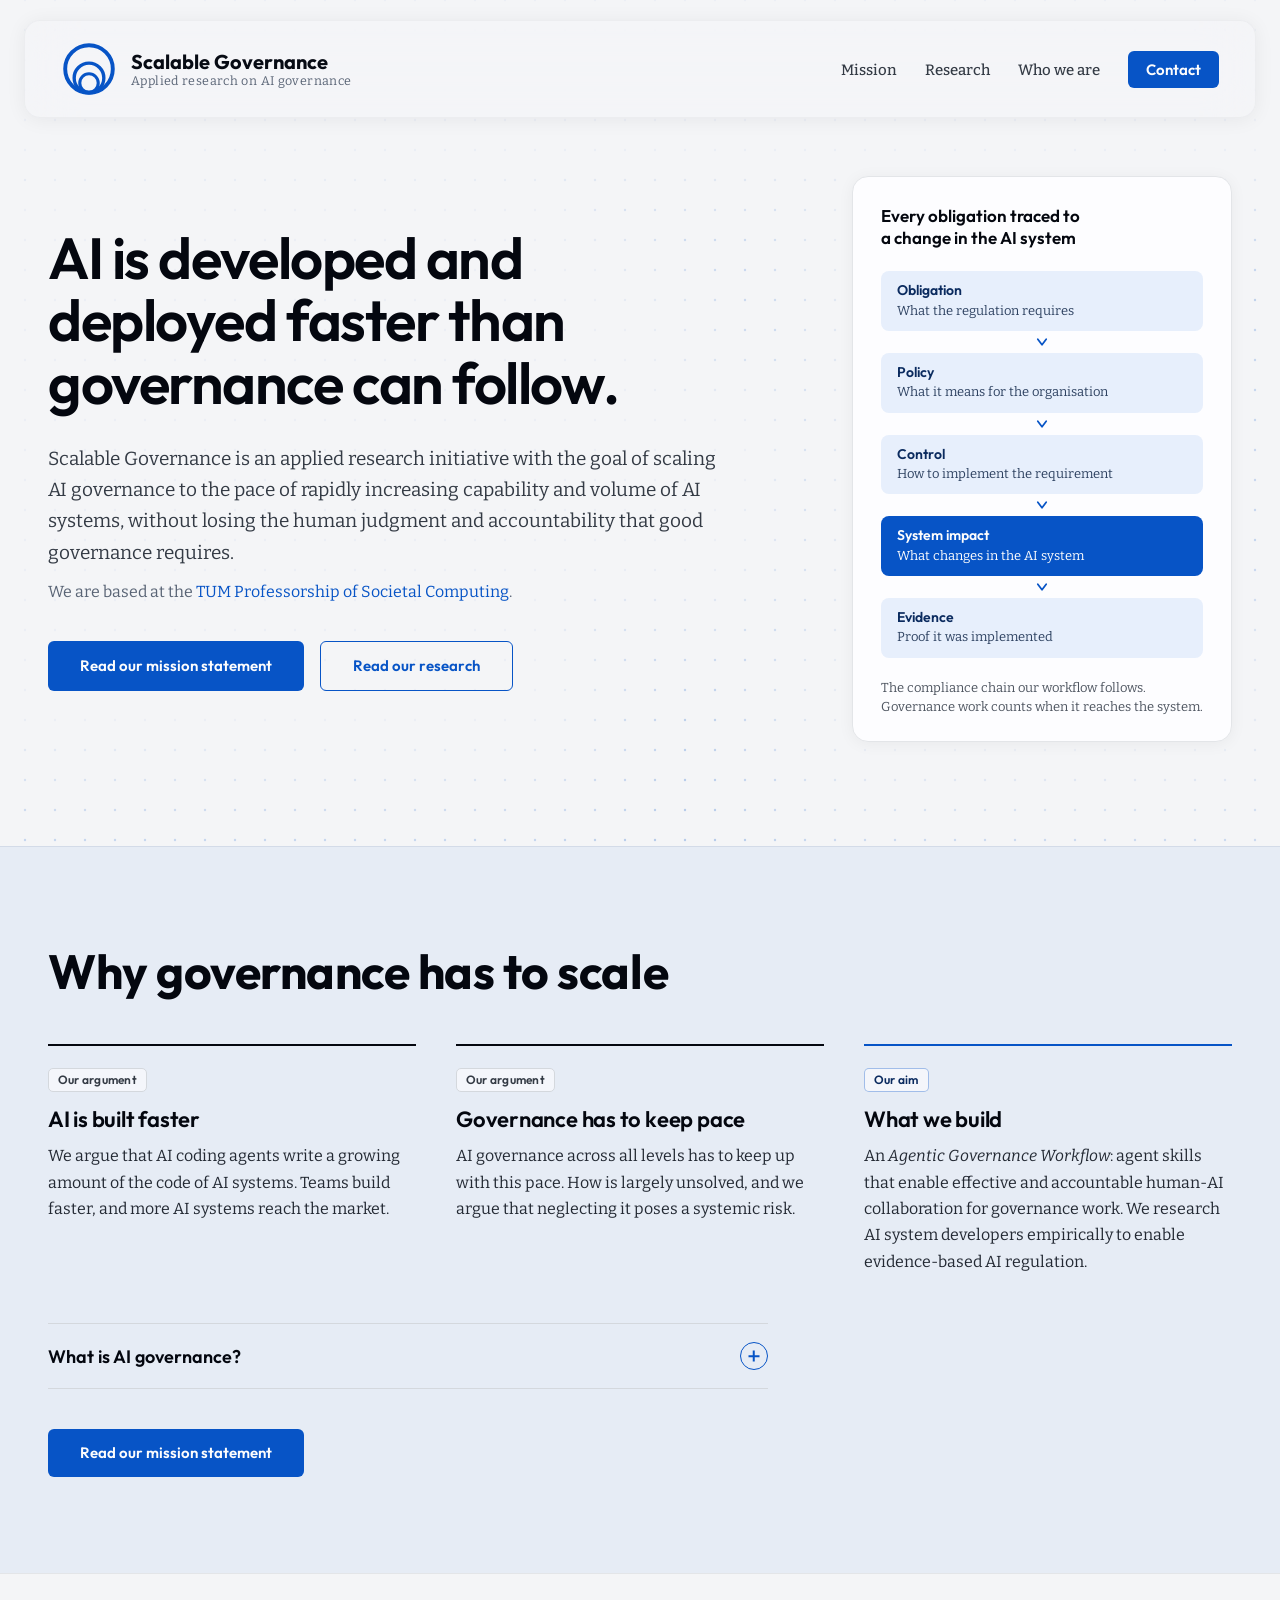
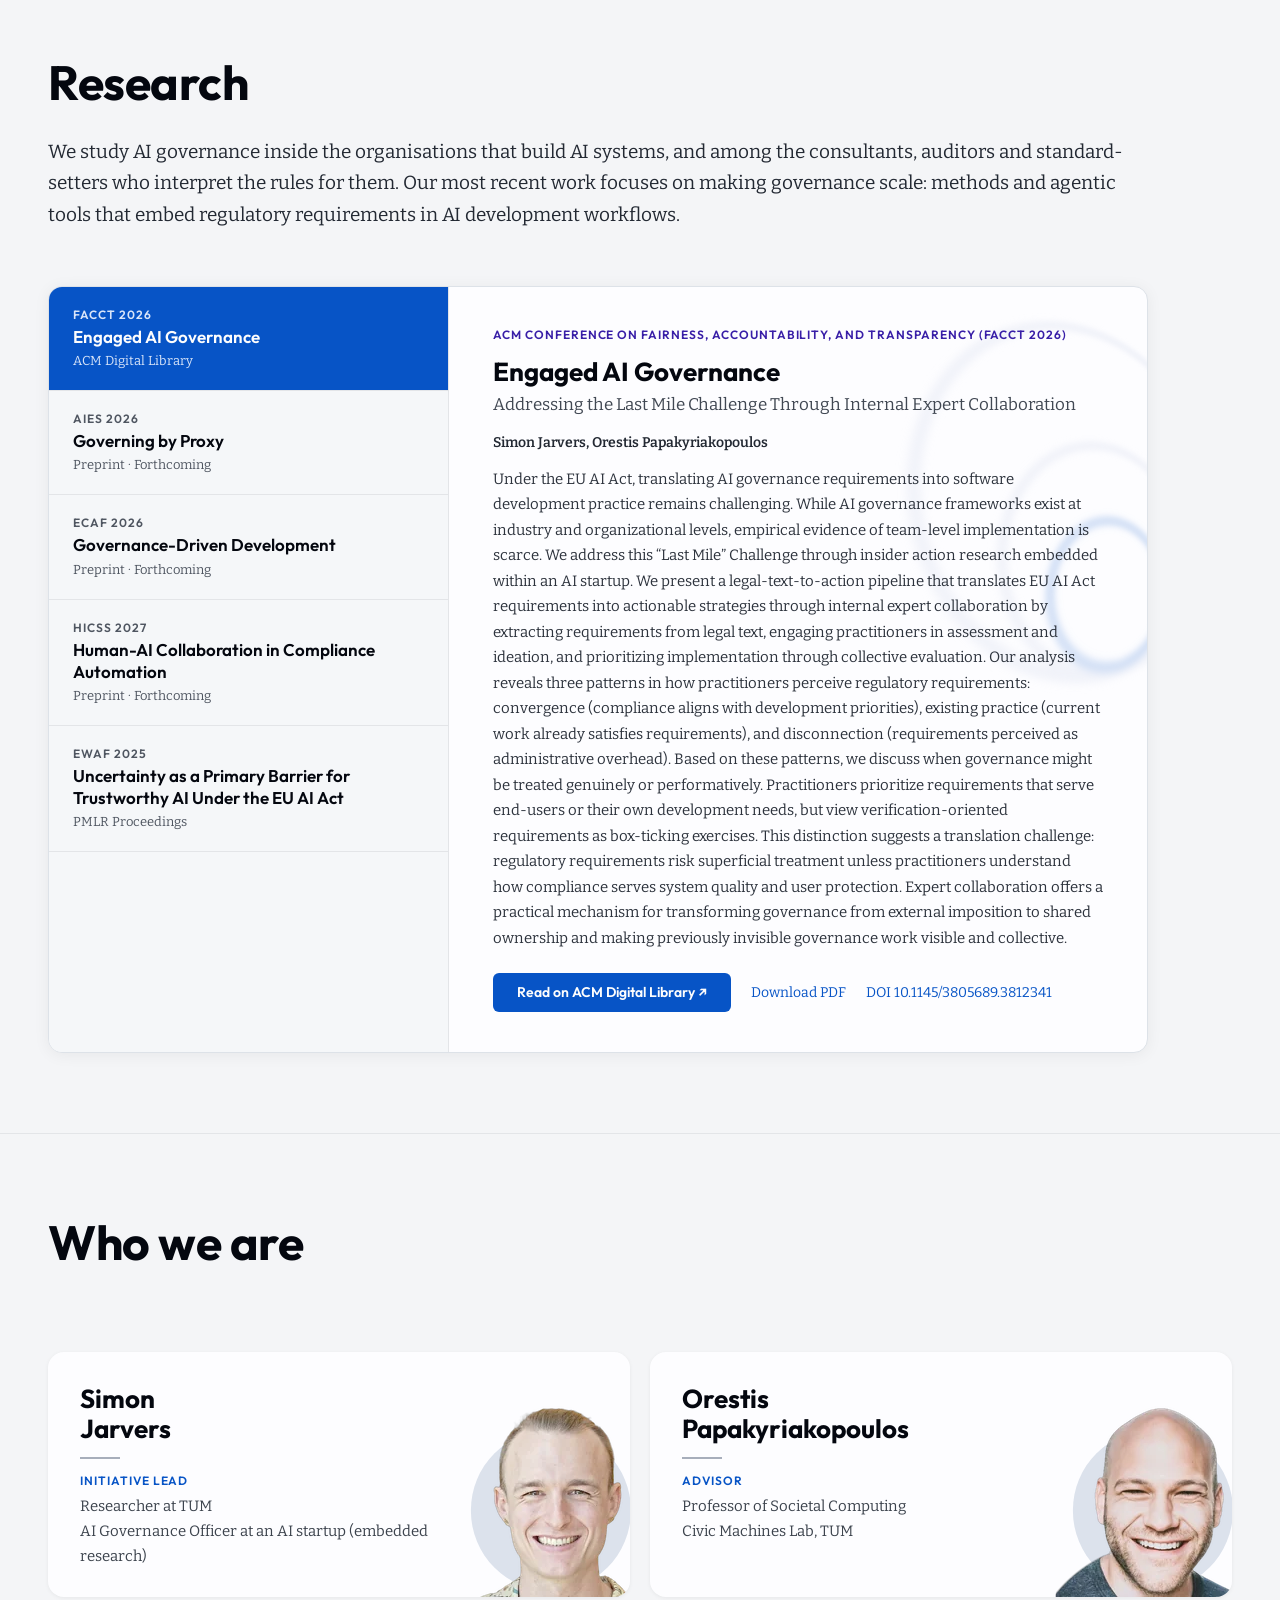
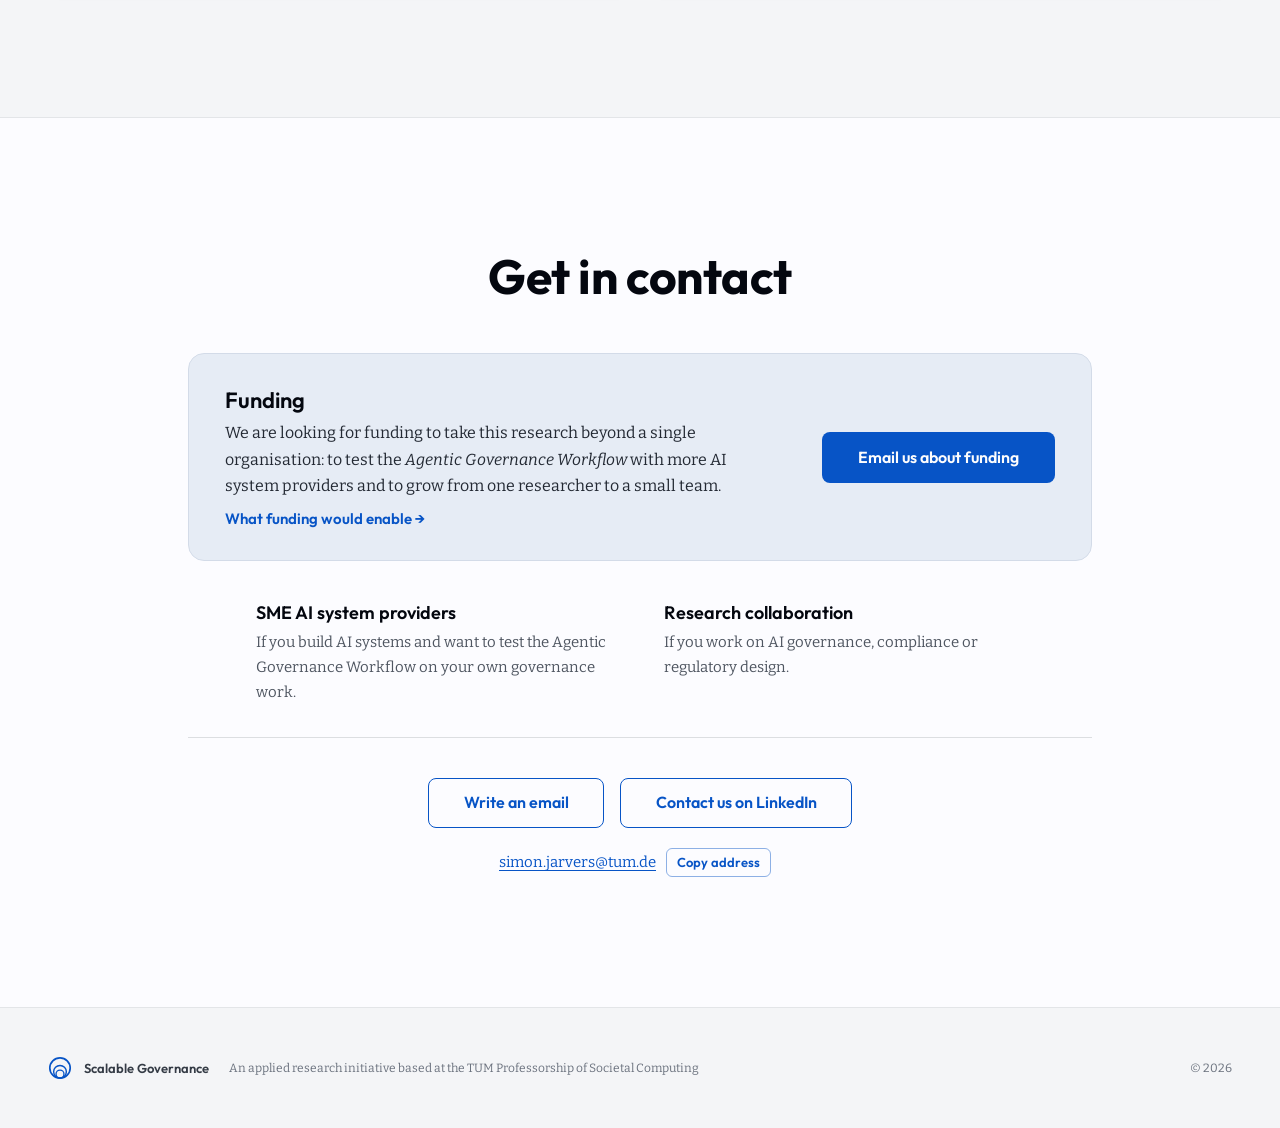
==== commit 96b497b7: "feat(hero): lead with the compliance chain and a visible scale argument Replace the decorative ring " ====
--- a/index.html
+++ b/index.html
@@ -48,62 +48,75 @@
 
   <!-- Hero -->
   <section class="hero" id="top" data-grid-section>
-    <svg class="hero__watermark" viewBox="0 0 200 200" aria-hidden="true"><circle cx="100" cy="90" r="88" stroke-width="5.5"/><circle cx="100" cy="112" r="58" stroke-width="5"/><circle cx="100" cy="128" r="32" stroke-width="4.5"/></svg>
     <div class="container hero__inner">
       <div class="hero__text">
         <h1>AI is developed and deployed faster than governance can follow.</h1>
         <p class="lead">Scalable Governance is an applied research initiative with the goal of scaling AI governance to the pace of rapidly increasing capability and volume of AI systems, without losing the human judgment and accountability that good governance requires.</p>
         <p class="hero__affiliation">We are based at the <a href="https://www.gov.sot.tum.de/en/soc/welcome/" target="_blank" rel="noopener">TUM Professorship of Societal Computing</a>.</p>
-
-        <div class="accordion">
-          <div class="accordion__item">
-            <h2 class="accordion__heading">
-              <button type="button" class="accordion__trigger" aria-expanded="false" aria-controls="acc-what">
-                <span>What is AI governance?</span><span class="accordion__icon" aria-hidden="true"></span>
-              </button>
-            </h2>
-            <div class="accordion__panel" id="acc-what">
-              <div class="accordion__body">
-                <p>By <em>AI governance</em> we mean the rules, processes and controls that make sure AI systems are safe and compliant. AI governance can be understood on different levels:</p>
-                <ul>
-                  <li><b>Organisation:</b> Companies that develop and deploy AI systems turn regulatory requirements into policies and controls that impact the AI systems.</li>
-                  <li><b>Verification:</b> Auditors, notified bodies and authorities check conformity against technical standards and legal obligations.</li>
-                  <li><b>Regulation:</b> Legislators and policy-makers write AI regulations and keep them up to date.</li>
-                </ul>
-                <p>Most of our research so far studies the organisational level.<br><a href="#research">Read our research →</a></p>
-              </div>
-            </div>
-          </div>
-          <div class="accordion__item">
-            <h2 class="accordion__heading">
-              <button type="button" class="accordion__trigger" aria-expanded="false" aria-controls="acc-why">
-                <span>Why does it have to scale?</span><span class="accordion__icon" aria-hidden="true"></span>
-              </button>
-            </h2>
-            <div class="accordion__panel" id="acc-why">
-              <div class="accordion__body">
-                <p>AI coding agents write a growing amount of the code of AI systems. Teams build faster, and more AI systems reach the market. AI governance across all levels has to keep up with this pace. How this is going to be achieved is largely unsolved and neglecting it poses a systemic risk of AI.<br><a href="mission/">Read our mission statement →</a></p>
-              </div>
-            </div>
-          </div>
-        </div>
-
         <div class="button-row">
-          <a class="btn btn--primary" href="mission/">Read our mission statement</a>
-          <a class="btn btn--secondary" href="#research">Read our research</a>
-        </div>
-      </div>
-    </div>
-  </section>
-
-  <!-- Mission teaser -->
-  <section class="mission" id="mission" aria-labelledby="mission-title">
-    <div class="container mission__inner">
-      <div>
-        <h2 class="section-title" id="mission-title">Mission statement</h2>
-        <p class="lead lead--dark">We are building an <b>Agentic Governance Workflow</b>: agent skills that enable effective and accountable human-AI collaboration for governance work. We research AI system developers empirically to enable evidence-based AI regulation.</p>
-      </div>
-      <a class="btn btn--primary btn--md" href="mission/">Read our full mission statement</a>
+          <a class="btn btn--primary btn--md" href="mission/">Read our mission statement</a>
+          <a class="btn btn--secondary btn--md" href="#research">Read our research</a>
+        </div>
+      </div>
+
+      <figure class="hero-chain" aria-labelledby="hero-chain-title">
+        <figcaption class="hero-chain__title" id="hero-chain-title">Every obligation traced to a change in the AI system</figcaption>
+        <ol class="hero-chain__list">
+          <li><b>Obligation</b><span>What the regulation requires</span></li>
+          <li><b>Policy</b><span>What it means for the organisation</span></li>
+          <li><b>Control</b><span>How to implement the requirement</span></li>
+          <li class="hero-chain__key"><b>System impact</b><span>What changes in the AI system</span></li>
+          <li><b>Evidence</b><span>Proof it was implemented</span></li>
+        </ol>
+        <p class="hero-chain__note">The compliance chain our workflow follows. Governance work counts when it reaches the system.</p>
+      </figure>
+    </div>
+  </section>
+
+  <!-- Why it has to scale -->
+  <section class="why" id="mission" aria-labelledby="why-title">
+    <div class="container why__inner">
+      <h2 class="section-title" id="why-title">Why governance has to scale</h2>
+      <ol class="beats">
+        <li class="beat">
+          <span class="status status--argument">Our argument</span>
+          <h3 class="beat__title">AI is built faster</h3>
+          <p>We argue that AI coding agents write a growing amount of the code of AI systems. Teams build faster, and more AI systems reach the market.</p>
+        </li>
+        <li class="beat">
+          <span class="status status--argument">Our argument</span>
+          <h3 class="beat__title">Governance has to keep pace</h3>
+          <p>AI governance across all levels has to keep up with this pace. How is largely unsolved, and we argue that neglecting it poses a systemic risk.</p>
+        </li>
+        <li class="beat">
+          <span class="status status--aim">Our aim</span>
+          <h3 class="beat__title">What we build</h3>
+          <p>An <i>Agentic Governance Workflow</i>: agent skills that enable effective and accountable human-AI collaboration for governance work. We research AI system developers empirically to enable evidence-based AI regulation.</p>
+        </li>
+      </ol>
+
+      <div class="accordion why__accordion">
+        <div class="accordion__item">
+          <h3 class="accordion__heading">
+            <button type="button" class="accordion__trigger" aria-expanded="false" aria-controls="acc-what">
+              <span>What is AI governance?</span><span class="accordion__icon" aria-hidden="true"></span>
+            </button>
+          </h3>
+          <div class="accordion__panel" id="acc-what">
+            <div class="accordion__body">
+              <p>By <em>AI governance</em> we mean the rules, processes and controls that make sure AI systems are safe and compliant. AI governance can be understood on different levels:</p>
+              <ul>
+                <li><b>Organisation:</b> Companies that develop and deploy AI systems turn regulatory requirements into policies and controls that impact the AI systems.</li>
+                <li><b>Verification:</b> Auditors, notified bodies and authorities check conformity against technical standards and legal obligations.</li>
+                <li><b>Regulation:</b> Legislators and policy-makers write AI regulations and keep them up to date.</li>
+              </ul>
+              <p>Most of our research so far studies the organisational level.</p>
+            </div>
+          </div>
+        </div>
+      </div>
+
+      <a class="btn btn--primary btn--md" href="mission/">Read our mission statement</a>
     </div>
   </section>
 
--- a/assets/css/style.css
+++ b/assets/css/style.css
@@ -268,40 +268,116 @@
 .lead--dark { color: var(--text-body); }
 
 /* ───────── Hero ───────── */
-.hero { position: relative; min-height: 620px; overflow-x: clip; }
-.hero__watermark {
-  position: absolute;
-  right: -60px;
-  top: 50%;
-  transform: translateY(-40%);
-  width: 560px;
-  height: 560px;
-  opacity: 0.055;
-  fill: none;
-  stroke: var(--blue);
-  pointer-events: none;
-}
+.hero { position: relative; }
 .hero__inner {
-  position: relative;
-  padding-top: 150px;
-  padding-bottom: 80px;
-}
-.hero__text { max-width: 900px; }
+  display: grid;
+  grid-template-columns: minmax(0, 1fr) minmax(300px, 380px);
+  align-items: center;
+  gap: 48px 72px;
+  padding-top: 176px;
+  padding-bottom: 104px;
+}
+.hero__text { max-width: 780px; }
 .hero h1 {
   font-family: var(--font-display);
-  font-weight: 700;
-  font-size: clamp(32px, 4.5vw, 52px);
-  line-height: 1.1;
-  letter-spacing: -0.01em;
+  font-weight: 600;
+  font-size: clamp(34px, 4.8vw, 58px);
+  line-height: 1.08;
+  letter-spacing: -0.025em;
   color: var(--ink);
-  margin: 0 0 24px;
-}
-.hero .lead { margin-bottom: 12px; }
+  margin: 0 0 28px;
+}
+.hero .lead { margin-bottom: 14px; max-width: 64ch; }
 .hero__affiliation {
   font-size: 16px;
   color: var(--muted-2);
-  margin: 0 0 36px;
-}
+  margin: 0 0 40px;
+}
+
+/* Hero compliance chain: the site's signature diagram */
+.hero-chain {
+  margin: 0;
+  padding: 28px 28px 24px;
+  background: var(--surface);
+  border: 1px solid var(--border-light);
+  border-radius: 16px;
+  box-shadow: 0 2px 16px oklch(0 0 0 / 0.05);
+}
+.hero-chain__title {
+  margin: 0 0 22px;
+  font-family: var(--font-display);
+  font-weight: 600;
+  font-size: 17px;
+  line-height: 1.3;
+  color: var(--ink);
+  text-wrap: balance;
+}
+.hero-chain__list { margin: 0; padding: 0; list-style: none; display: flex; flex-direction: column; gap: 22px; }
+.hero-chain__list li {
+  position: relative;
+  display: flex;
+  flex-direction: column;
+  gap: 2px;
+  padding: 11px 16px;
+  border-radius: 8px;
+  background: var(--chip);
+}
+.hero-chain__list li + li::before {
+  content: "";
+  position: absolute;
+  left: 50%;
+  top: -18px;
+  width: 14px;
+  height: 14px;
+  transform: translateX(-50%);
+  background: no-repeat center / contain url("data:image/svg+xml,%3Csvg xmlns='http://www.w3.org/2000/svg' viewBox='0 0 20 20'%3E%3Cpath d='M4 6 L10 14 L16 6' fill='none' stroke='%230754c6' stroke-width='2.5' stroke-linecap='round' stroke-linejoin='round'/%3E%3C/svg%3E");
+}
+.hero-chain__list b { font: 600 14px/1.25 var(--font-display); color: var(--chip-text); }
+.hero-chain__list span { font-size: 13px; line-height: 1.4; color: oklch(0.38 0.06 260); }
+.hero-chain__list .hero-chain__key { background: var(--blue); }
+.hero-chain__list .hero-chain__key b,
+.hero-chain__list .hero-chain__key span { color: var(--on-blue); }
+.hero-chain__note { margin: 20px 0 0; font-size: 13px; line-height: 1.5; color: var(--muted); }
+
+/* ───────── Why it has to scale ───────── */
+.why {
+  background: var(--mission-band);
+  border-top: 1px solid oklch(0.89 0.02 260);
+}
+.why__inner { padding-block: 96px; }
+.why .section-title { margin-bottom: 44px; }
+.beats {
+  display: grid;
+  grid-template-columns: repeat(3, minmax(0, 1fr));
+  gap: 28px 40px;
+  margin: 0 0 48px;
+  padding: 0;
+  list-style: none;
+}
+.beat { padding-top: 22px; border-top: 2px solid var(--ink); }
+.beat:last-child { border-top-color: var(--blue); }
+.beat__title {
+  margin: 14px 0 10px;
+  font-family: var(--font-display);
+  font-weight: 600;
+  font-size: 22px;
+  line-height: 1.25;
+  letter-spacing: -0.01em;
+  color: var(--ink);
+}
+.beat p { margin: 0; font-size: 16px; line-height: 1.65; color: var(--text-body); max-width: 60ch; }
+.status {
+  display: inline-block;
+  padding: 3px 9px;
+  border-radius: 5px;
+  font: 600 12px/1.3 var(--font-display);
+  letter-spacing: 0.02em;
+  color: var(--text-secondary);
+  border: 1px solid var(--divider-strong);
+  background: oklch(0.995 0.002 260 / 0.6);
+}
+.status--aim { color: var(--chip-text); border-color: oklch(0.48 0.19 260 / 0.35); }
+.why__accordion { margin-bottom: 40px; }
 
 /* ───────── Accordion ───────── */
 .accordion {
@@ -379,19 +455,6 @@
   flex-direction: column;
   gap: 6px;
   line-height: 1.6;
-}
-
-/* ───────── Mission teaser ───────── */
-.mission {
-  background: var(--mission-band);
-  border-top: 1px solid oklch(0.89 0.02 260);
-}
-.mission__inner {
-  display: flex;
-  flex-direction: column;
-  align-items: flex-start;
-  gap: 36px;
-  padding-block: 88px;
 }
 
 /* ───────── Research ───────── */
@@ -1266,6 +1329,12 @@
 .paper-row--violet .paper-row__pdf { color: var(--violet); }
 
 /* ───────── Responsive ───────── */
+@media (max-width: 1080px) {
+  .hero__inner { grid-template-columns: minmax(0, 1fr); }
+  .hero-chain { max-width: 520px; }
+  .beats { grid-template-columns: minmax(0, 1fr); }
+}
+
 @media (max-width: 860px) {
   .pubs { grid-template-columns: minmax(0, 1fr); min-height: 0; }
   .pubs__list { border-right: 0; border-bottom: 1px solid var(--border-light); }
@@ -1310,13 +1379,12 @@
   .js .nav-links a { display: block; padding: 12px 14px; font-size: 16px; }
   html:not(.js) .nav-toggle { display: none; }
 
-  .hero { min-height: 0; }
-  .hero__inner { padding-top: 120px; padding-bottom: 64px; }
-  .hero__watermark { width: 360px; height: 360px; right: -140px; top: 120px; transform: none; }
+  .hero__inner { padding-top: 124px; padding-bottom: 64px; }
+  .hero-chain { padding: 22px 18px 20px; }
   .lead { font-size: 17px; }
   .accordion__body { padding-right: 0; }
 
-  .mission__inner { padding-block: 64px; }
+  .why__inner { padding-block: 64px; }
   .research > .container { padding-block: 64px; }
   .research__intro { margin-bottom: 40px; }
   .paper { padding: 28px 22px; }
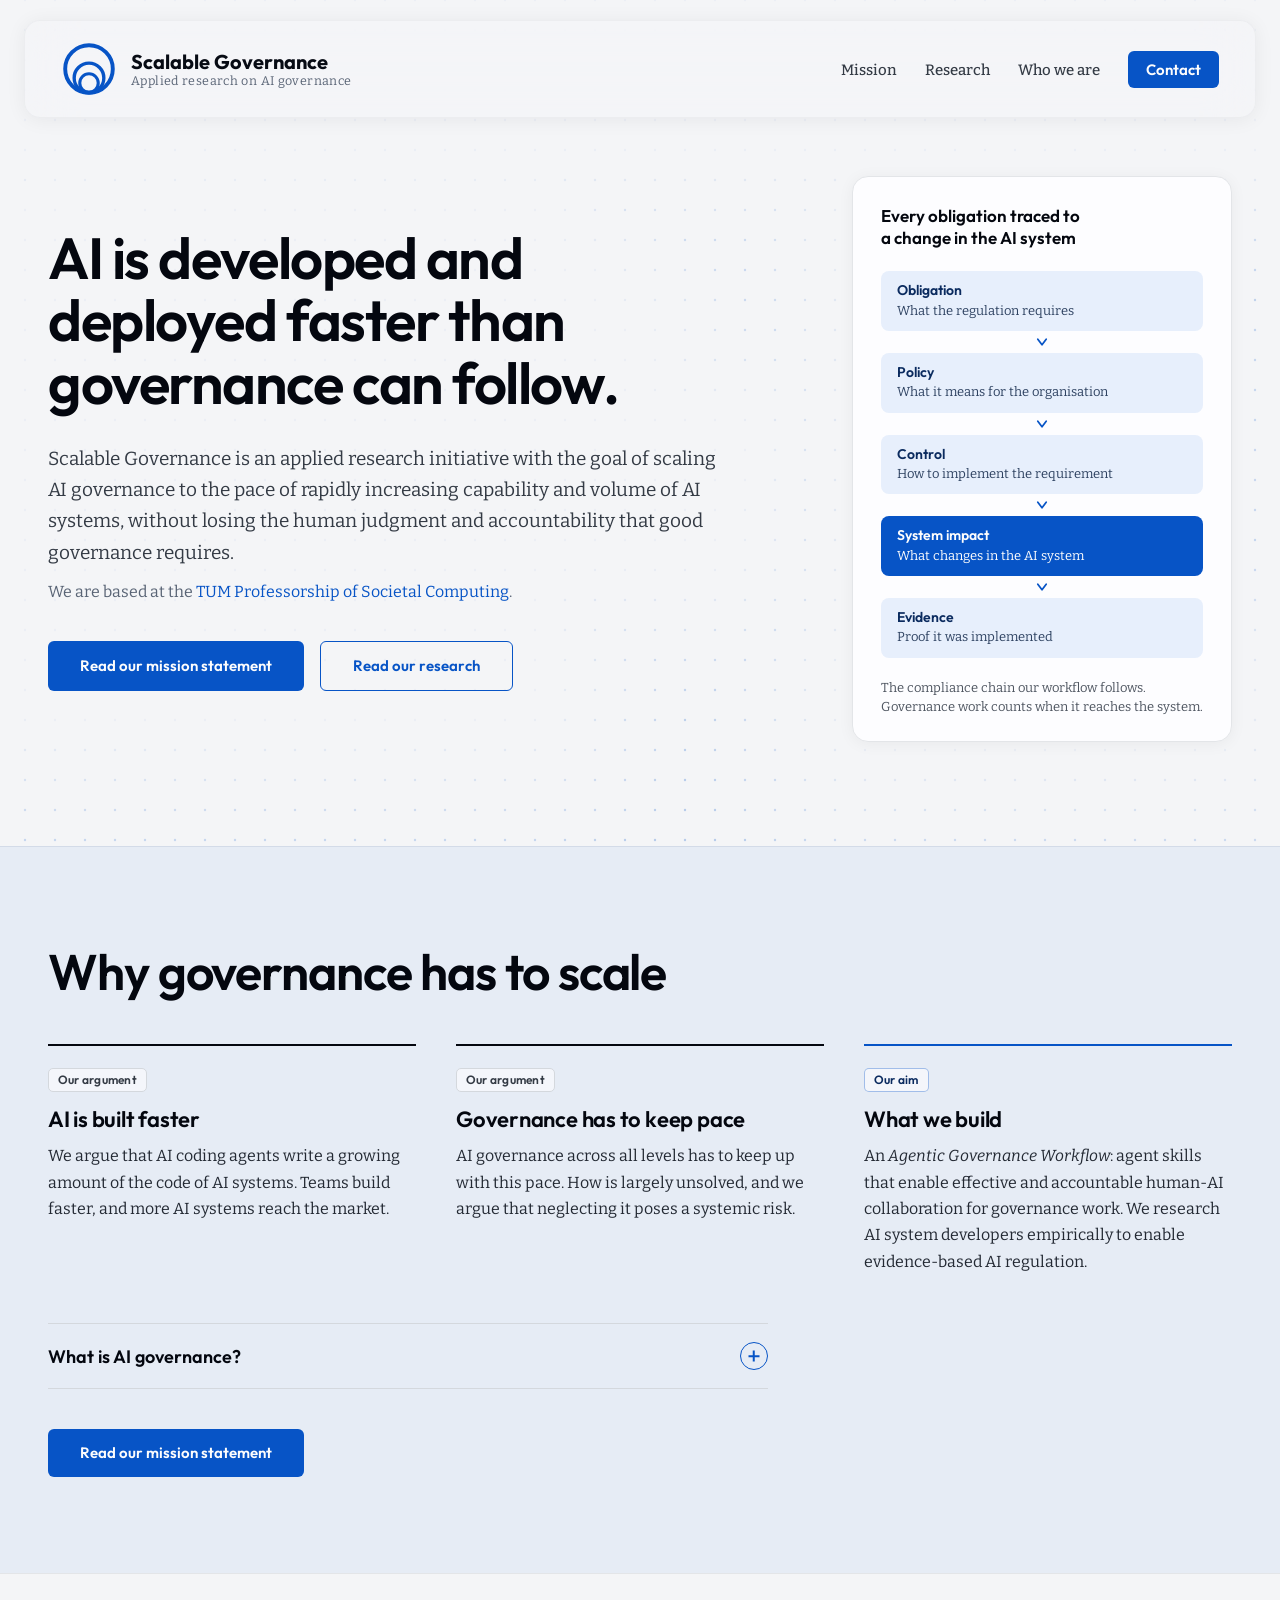
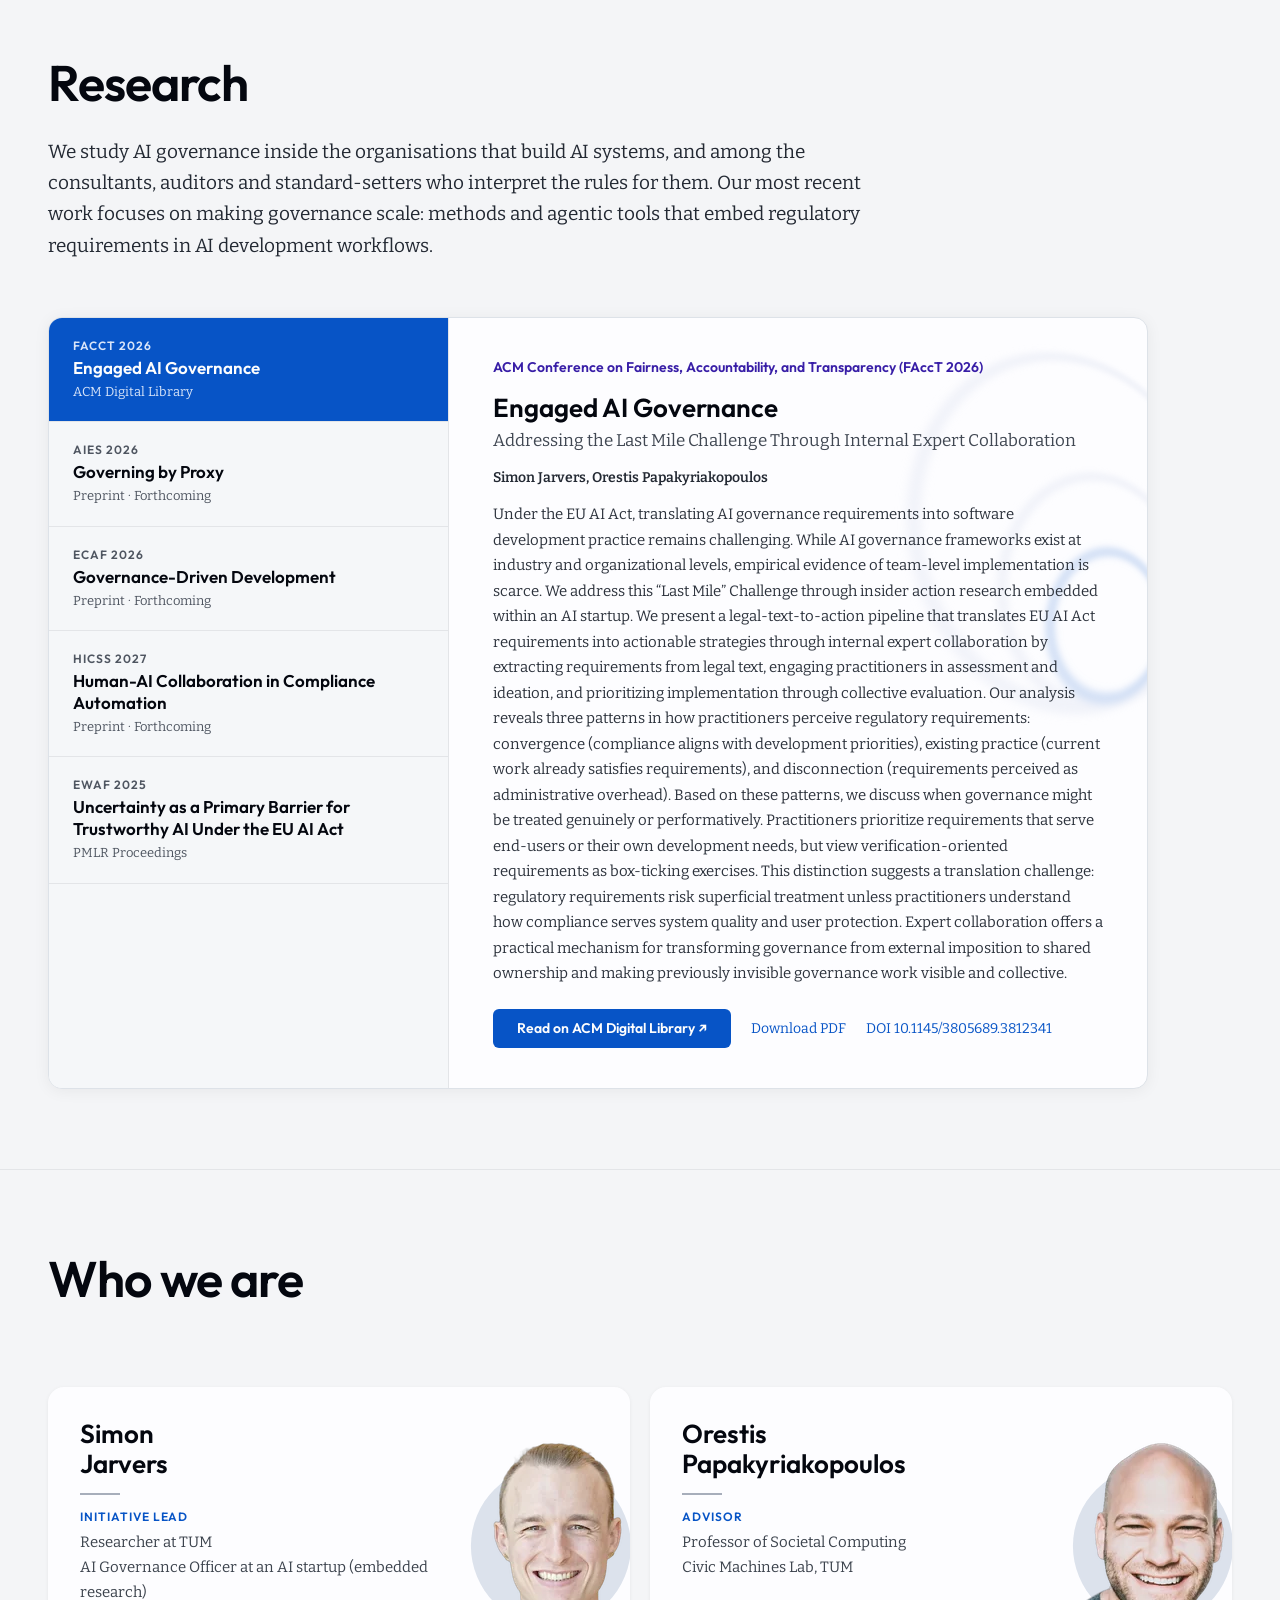
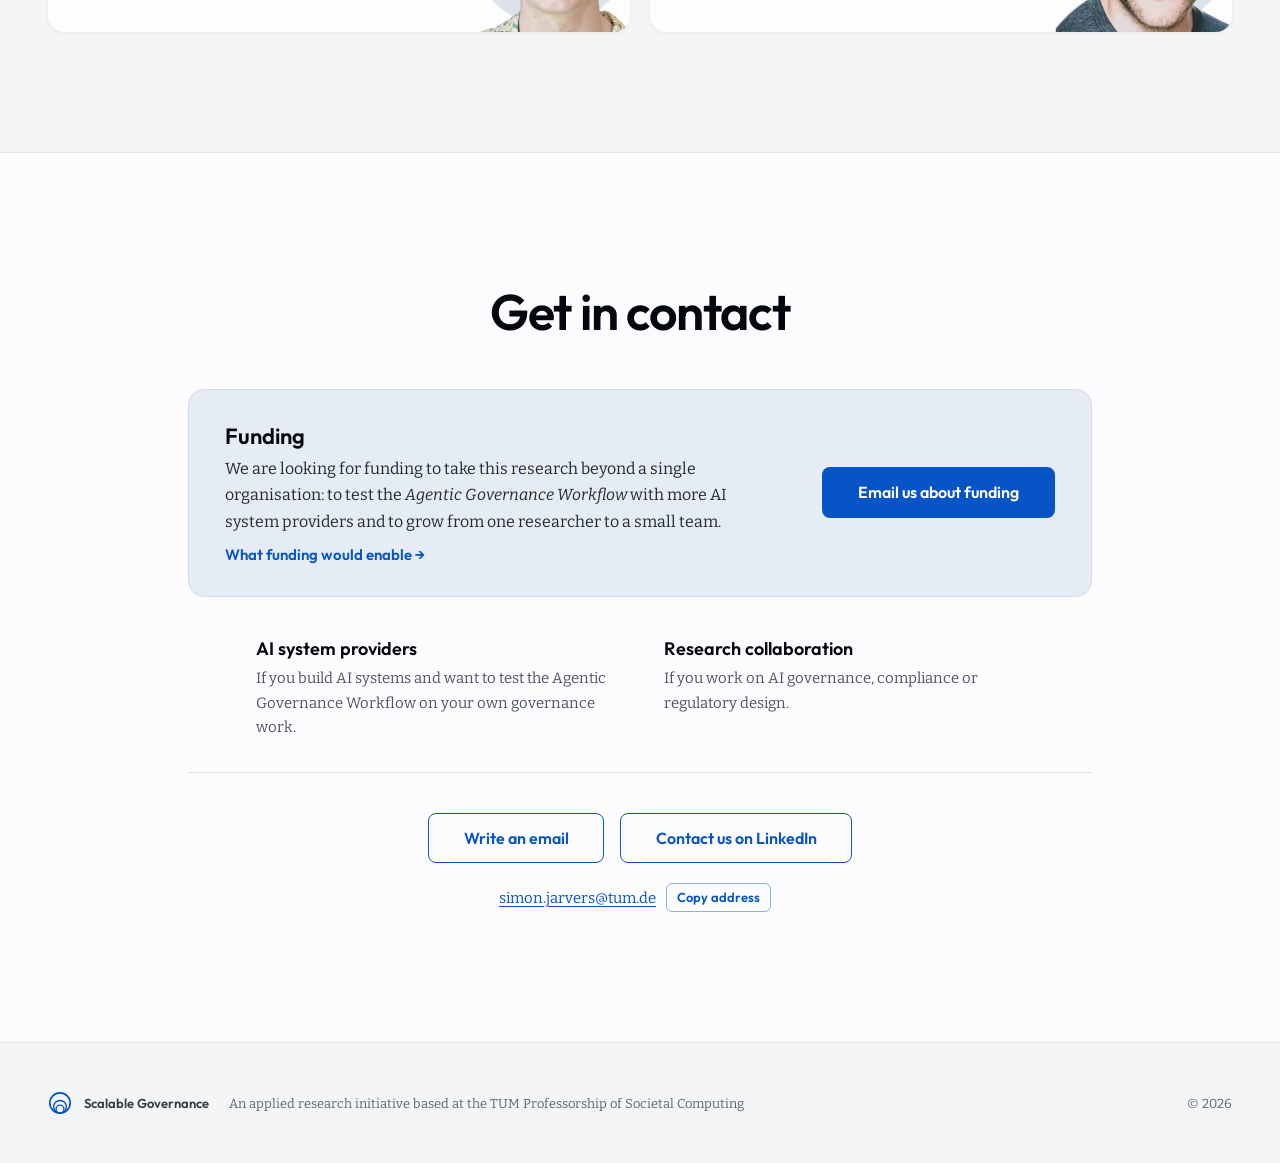
==== commit 35d5186c: "content(mission): point readers to the funding section from the start Add a one-line summary and a '" ====
--- a/index.html
+++ b/index.html
@@ -264,7 +264,7 @@
       </div>
       <div class="contact__cols">
         <div>
-          <h3>SME AI system providers</h3>
+          <h3>AI system providers</h3>
           <p>If you build AI systems and want to test the Agentic Governance Workflow on your own governance work.</p>
         </div>
         <div>
--- a/assets/css/style.css
+++ b/assets/css/style.css
@@ -39,7 +39,7 @@
   --text-sub: oklch(0.40 0.02 260);
   --muted: oklch(0.45 0.02 260);
   --muted-2: oklch(0.50 0.03 260);
-  --footer-text: oklch(0.55 0.02 260);
+  --footer-text: oklch(0.50 0.02 260);
 
   /* Type */
   --font-display: Outfit, "Helvetica Neue", Arial, sans-serif;
@@ -80,6 +80,9 @@
 }
 
 h1, h2, h3 { text-wrap: balance; }
+
+::selection { background: oklch(0.48 0.19 260 / 0.18); color: var(--ink); }
+html { accent-color: var(--blue); }
 
 .skip-link {
   position: absolute;
@@ -94,6 +97,7 @@
   border-radius: 6px;
 }
 .skip-link:focus { top: 16px; color: var(--on-blue); }
+.skip-link:hover { color: var(--on-blue); }
 
 .container {
   max-width: var(--container);
@@ -251,10 +255,10 @@
 /* ───────── Shared type ───────── */
 .section-title {
   font-family: var(--font-display);
-  font-weight: 700;
-  font-size: clamp(30px, 4vw, 48px);
-  line-height: 1.2;
-  letter-spacing: -0.01em;
+  font-weight: 600;
+  font-size: clamp(32px, 4.2vw, 50px);
+  line-height: 1.15;
+  letter-spacing: -0.022em;
   color: var(--ink);
   margin: 0 0 24px;
 }
@@ -263,6 +267,7 @@
   line-height: 1.65;
   color: var(--text-secondary);
   margin: 0;
+  max-width: 68ch;
   text-wrap: pretty;
 }
 .lead--dark { color: var(--text-body); }
@@ -463,7 +468,7 @@
   border-top: 1px solid var(--border-light);
 }
 .research > .container { padding-block: 80px; }
-.research__intro { max-width: 1100px; margin-bottom: 56px; }
+.research__intro { max-width: 68ch; margin-bottom: 56px; }
 
 .pubs {
   max-width: 1100px;
@@ -566,9 +571,8 @@
   gap: 6px 10px;
   font-family: var(--font-display);
   font-weight: 600;
-  font-size: 12px;
-  letter-spacing: 0.08em;
-  text-transform: uppercase;
+  font-size: 14px;
+  line-height: 1.4;
   color: var(--violet);
 }
 .badge {
@@ -576,14 +580,14 @@
   padding: 2px 8px;
   border: 1px solid currentColor;
   border-radius: 5px;
-  font-size: 10.5px;
-  letter-spacing: 0.08em;
+  font-size: 12px;
+  letter-spacing: 0.02em;
   white-space: nowrap;
 }
 .paper__title {
   margin: 0;
   font-family: var(--font-display);
-  font-weight: 700;
+  font-weight: 600;
   font-size: 26px;
   line-height: 1.2;
   color: var(--ink);
@@ -615,6 +619,7 @@
   line-height: 1.7;
   color: var(--text-body-2);
   text-wrap: pretty;
+  max-width: 75ch;
 }
 .paper__actions {
   display: flex;
@@ -660,7 +665,7 @@
 .person__name {
   margin: 0;
   font-family: var(--font-display);
-  font-weight: 700;
+  font-weight: 600;
   font-size: clamp(20px, 2.4vw, 26px);
   line-height: 1.15;
   color: var(--ink);
@@ -795,8 +800,8 @@
   font-size: 13px;
   color: var(--text-secondary);
 }
-.site-footer__line { margin-left: 8px; font-size: 12px; color: var(--footer-text); }
-.site-footer__copy { margin: 0; font-size: 12px; color: var(--footer-text); }
+.site-footer__line { margin-left: 8px; font-size: 13px; color: var(--footer-text); }
+.site-footer__copy { margin: 0; font-size: 13px; color: var(--footer-text); }
 
 /* ═════════ Subpages (Mission, Agentic Governance Workflow) ═════════ */
 .site-footer-wrap { border-top: 1px solid var(--border-light); }
@@ -808,10 +813,10 @@
 .page-title h1 {
   margin: 0;
   font-family: var(--font-display);
-  font-weight: 700;
-  font-size: clamp(36px, 5vw, 60px);
-  line-height: 1.05;
-  letter-spacing: -0.015em;
+  font-weight: 600;
+  font-size: clamp(38px, 5.2vw, 64px);
+  line-height: 1.04;
+  letter-spacing: -0.028em;
   color: var(--ink);
 }
 .page-title__sub {
@@ -819,6 +824,14 @@
   font-size: clamp(18px, 2vw, 22px);
   line-height: 1.5;
   color: var(--text-secondary);
+}
+.page-title__jump {
+  display: inline-flex;
+  align-items: center;
+  min-height: 44px;
+  font-family: var(--font-display);
+  font-weight: 600;
+  font-size: 16px;
 }
 .paper-tags { display: flex; flex-wrap: wrap; gap: 10px; }
 .paper-tag {
@@ -851,7 +864,7 @@
   margin: 0 0 14px;
   font-family: var(--font-display);
   font-weight: 700;
-  font-size: 11px;
+  font-size: 12px;
   letter-spacing: 0.08em;
   text-transform: uppercase;
   color: var(--muted-2);
@@ -878,19 +891,20 @@
   scroll-margin-top: 110px;
 }
 .article__section--last { border-bottom: 0; }
+.article__section:has(+ .support) { border-bottom: 0; padding-bottom: 0; }
 .article h2 {
   margin: 0 0 24px;
   font-family: var(--font-display);
-  font-weight: 700;
-  font-size: clamp(26px, 3vw, 34px);
-  line-height: 1.2;
-  letter-spacing: -0.01em;
+  font-weight: 600;
+  font-size: clamp(27px, 3.1vw, 36px);
+  line-height: 1.18;
+  letter-spacing: -0.02em;
   color: var(--ink);
 }
 .article h3:not(.accordion__heading) {
   margin: 40px 0 16px;
   font-family: var(--font-display);
-  font-weight: 700;
+  font-weight: 600;
   font-size: 21px;
   color: var(--ink);
 }
@@ -901,13 +915,15 @@
   color: var(--text-body);
   text-wrap: pretty;
 }
+.article--wide > section > p,
+.article--wide .split__text p { max-width: 72ch; }
 .article section > p:last-child, .two-col p:last-child, .split__text p:last-child { margin-bottom: 0; }
 .article .article__lead {
   margin-bottom: 28px;
   font-size: 20px;
   line-height: 1.6;
   color: oklch(0.18 0.02 260);
-  max-width: 900px;
+  max-width: 64ch;
 }
 .article--wide .article__lead { margin-bottom: 32px; }
 .inline-link { border-bottom: 1px solid oklch(0.48 0.19 260 / 0.4); }
@@ -962,7 +978,7 @@
 .reg-chain__label { font: 700 12px var(--font-display); letter-spacing: 0.09em; text-transform: uppercase; fill: var(--muted-2); }
 .reg-chain__box { font: 600 13px var(--font-display); fill: var(--on-blue); }
 .reg-chain__cap { font: 12px var(--font-body); fill: var(--muted-2); }
-.reg-chain__feedback { font: 700 11px var(--font-display); letter-spacing: 0.1em; fill: var(--blue); }
+.reg-chain__feedback { font: 700 12px var(--font-display); letter-spacing: 0.1em; fill: var(--blue); }
 
 /* Goals (Mission) */
 .goals { margin: 0; padding: 0; list-style: none; counter-reset: goal; display: flex; flex-direction: column; gap: 14px; }
@@ -1091,7 +1107,17 @@
 
 /* Budget slider (Workflow) */
 .budget { padding: 32px 28px 28px; }
-.budget .figure__title { margin-bottom: 24px; }
+.budget .figure__title { margin-bottom: 10px; }
+.article .budget__note {
+  display: flex;
+  flex-wrap: wrap;
+  align-items: center;
+  gap: 6px 10px;
+  margin: 0 0 24px;
+  font-size: 14px;
+  line-height: 1.5;
+  color: var(--muted);
+}
 .budget { --split: 62; }
 .budget__track { position: relative; cursor: ew-resize; touch-action: pan-y; user-select: none; }
 .budget__bar {
@@ -1148,7 +1174,7 @@
 .article .gdd__chain-label {
   margin: 0 0 16px;
   padding: 0 4px;
-  font: 700 10px/15.4px var(--font-display);
+  font: 700 12px/1.3 var(--font-display);
   letter-spacing: 0.06em;
   text-transform: uppercase;
   color: oklch(0.55 0.03 260);
@@ -1166,7 +1192,7 @@
   background: no-repeat center / contain url("data:image/svg+xml,%3Csvg xmlns='http://www.w3.org/2000/svg' viewBox='0 0 20 20'%3E%3Cpath d='M4 6 L10 14 L16 6' fill='none' stroke='%230754c6' stroke-width='2.5' stroke-linecap='round' stroke-linejoin='round'/%3E%3C/svg%3E");
 }
 .gdd__chain-list b { display: block; font: 700 12px/1.1 var(--font-display); color: var(--blue); }
-.gdd__chain-list span:last-child { font: 10px/1.3 var(--font-body); color: oklch(0.50 0.02 260); }
+.gdd__chain-list span:last-child { font: 12px/1.35 var(--font-body); color: oklch(0.45 0.02 260); }
 .node {
   flex: none;
   width: 36px;
@@ -1195,7 +1221,7 @@
   grid-row: 1;
   position: relative;
   padding: 16px 18px 0;
-  font: 700 11px var(--font-display);
+  font: 700 12px var(--font-display);
   letter-spacing: 0.06em;
   text-transform: uppercase;
 }
@@ -1250,7 +1276,7 @@
 .layers__head { display: flex; flex-wrap: wrap; align-items: center; justify-content: space-between; gap: 12px; margin-bottom: 4px; }
 .article .layers__name { font: 700 12px var(--font-display); letter-spacing: 0.09em; text-transform: uppercase; color: var(--ink); }
 .article .layers__name--blue { color: var(--blue); }
-.article .layers__badge { display: flex; align-items: center; gap: 7px; font: 600 11px var(--font-display); color: var(--ink); }
+.article .layers__badge { display: flex; align-items: center; gap: 7px; font: 600 12px var(--font-display); color: var(--ink); }
 .article .layers__badge--blue { color: var(--blue); }
 .layers__badge svg { width: 21px; height: 22px; flex: none; }
 .article .layers__caption { margin-bottom: 16px; font-size: 12px; line-height: 1.5; color: var(--text-card); }
@@ -1264,7 +1290,7 @@
   align-items: center;
   gap: 8px;
   text-align: center;
-  font: 700 11.5px/1.25 var(--font-display);
+  font: 700 12.5px/1.25 var(--font-display);
   color: var(--ink);
 }
 .layers__corpus li + li { position: relative; margin-left: 20px; }
@@ -1295,7 +1321,7 @@
   color: var(--ink);
 }
 .layers__boundary-title svg { width: 16px; height: 16px; flex: none; }
-.article .layers__boundary-text { font-size: 11px; line-height: 1.45; color: var(--muted); text-align: center; }
+.article .layers__boundary-text { font-size: 12px; line-height: 1.45; color: var(--muted); text-align: center; }
 .layers__skills {
   display: grid;
   grid-template-columns: repeat(2, minmax(0, 1fr));
@@ -1354,7 +1380,7 @@
   .brand__text { overflow: hidden; }
   .brand__logo { width: 32px; height: 32px; }
   .brand__name { font-size: 16px; }
-  .site-nav .brand__tagline { font-size: 10.5px; white-space: nowrap; overflow: hidden; text-overflow: ellipsis; }
+  .site-nav .brand__tagline { font-size: 12px; white-space: nowrap; overflow: hidden; text-overflow: ellipsis; }
   .nav-toggle { padding: 8px 12px; font-size: 13px; }
   /* The link list is absolutely positioned here; drop its empty slot from the row gap. */
   .js .site-nav__bar > nav { margin-left: -16px; }
@@ -1370,7 +1396,7 @@
     align-items: stretch;
     gap: 0;
     padding: 8px;
-    background: oklch(0.97 0.003 260 / 0.97);
+    background: var(--bg);
     border: 1px solid var(--border-light);
     border-radius: 12px;
     box-shadow: 0 8px 28px oklch(0.20 0.02 260 / 0.10);
@@ -1423,7 +1449,7 @@
   .step__domain {
     display: block;
     margin-bottom: 6px;
-    font: 700 10.5px var(--font-display);
+    font: 700 12px var(--font-display);
     letter-spacing: 0.06em;
     text-transform: uppercase;
     color: var(--tone);
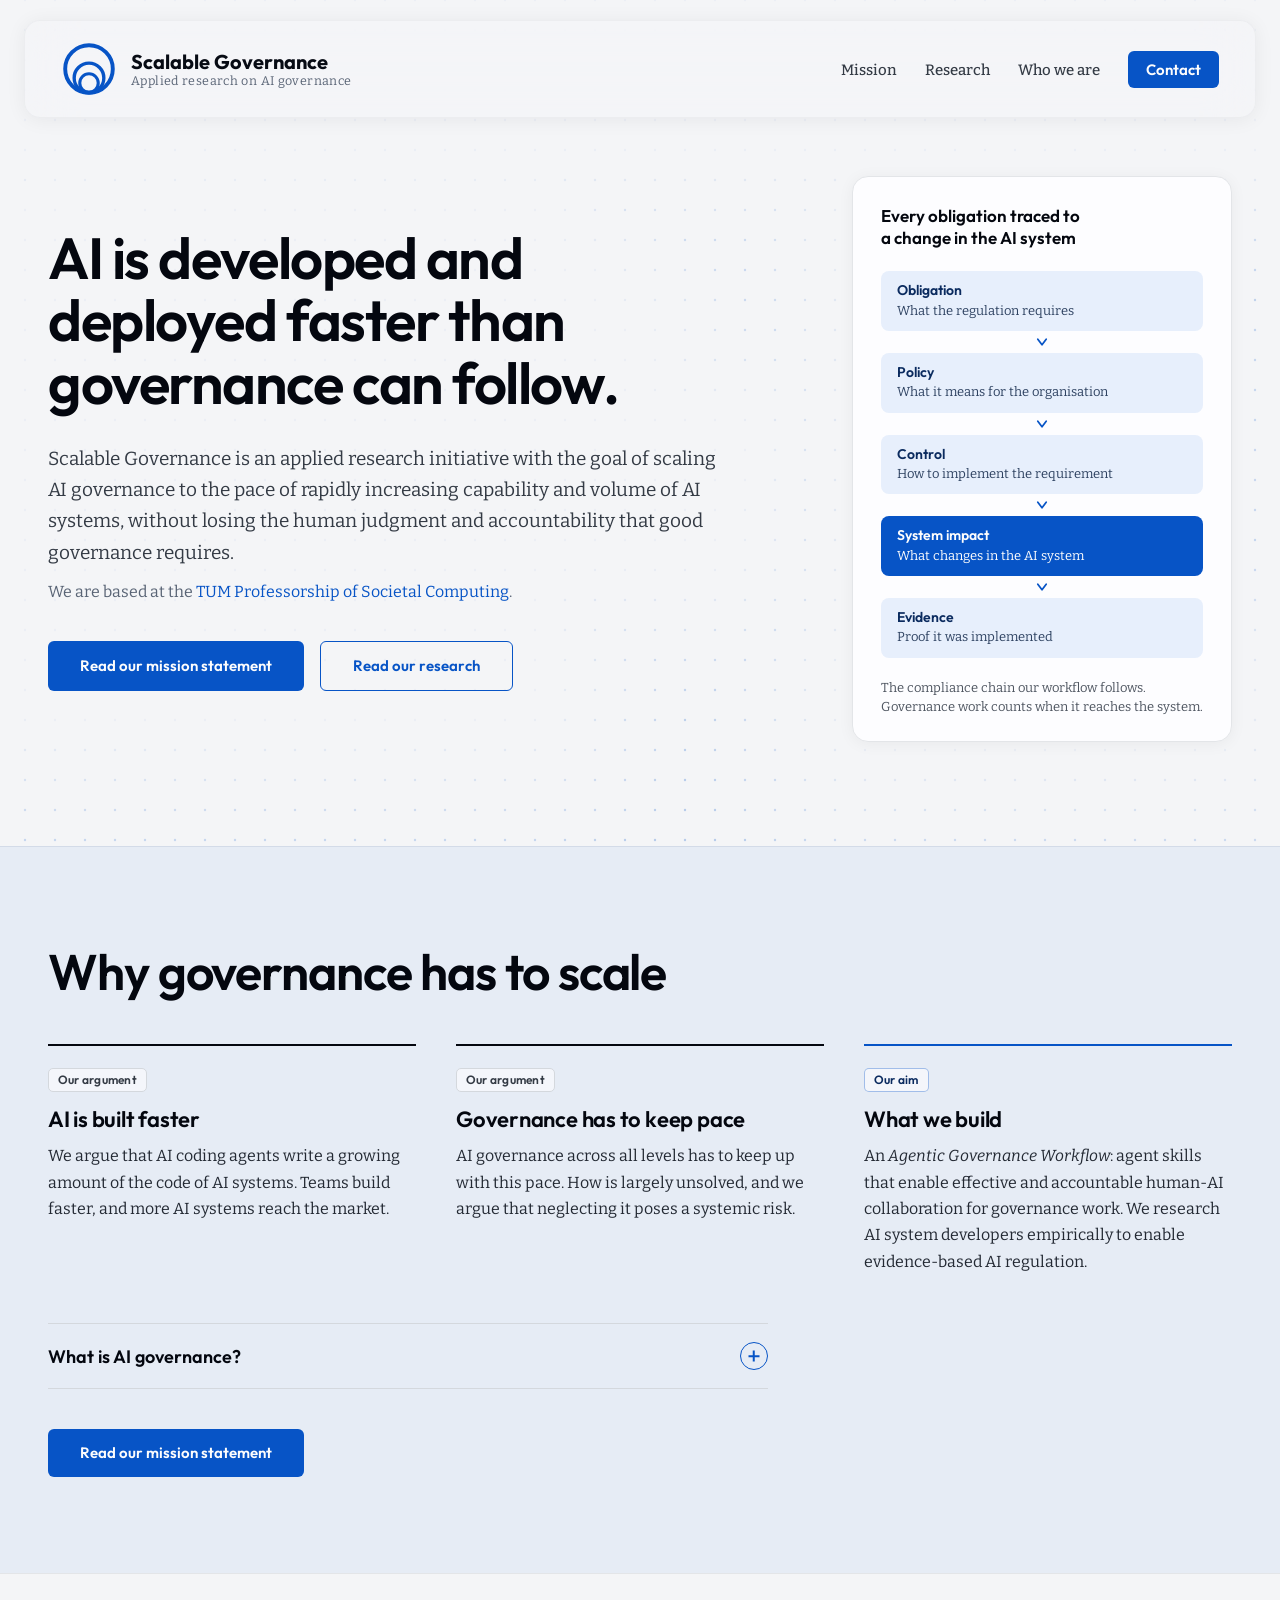
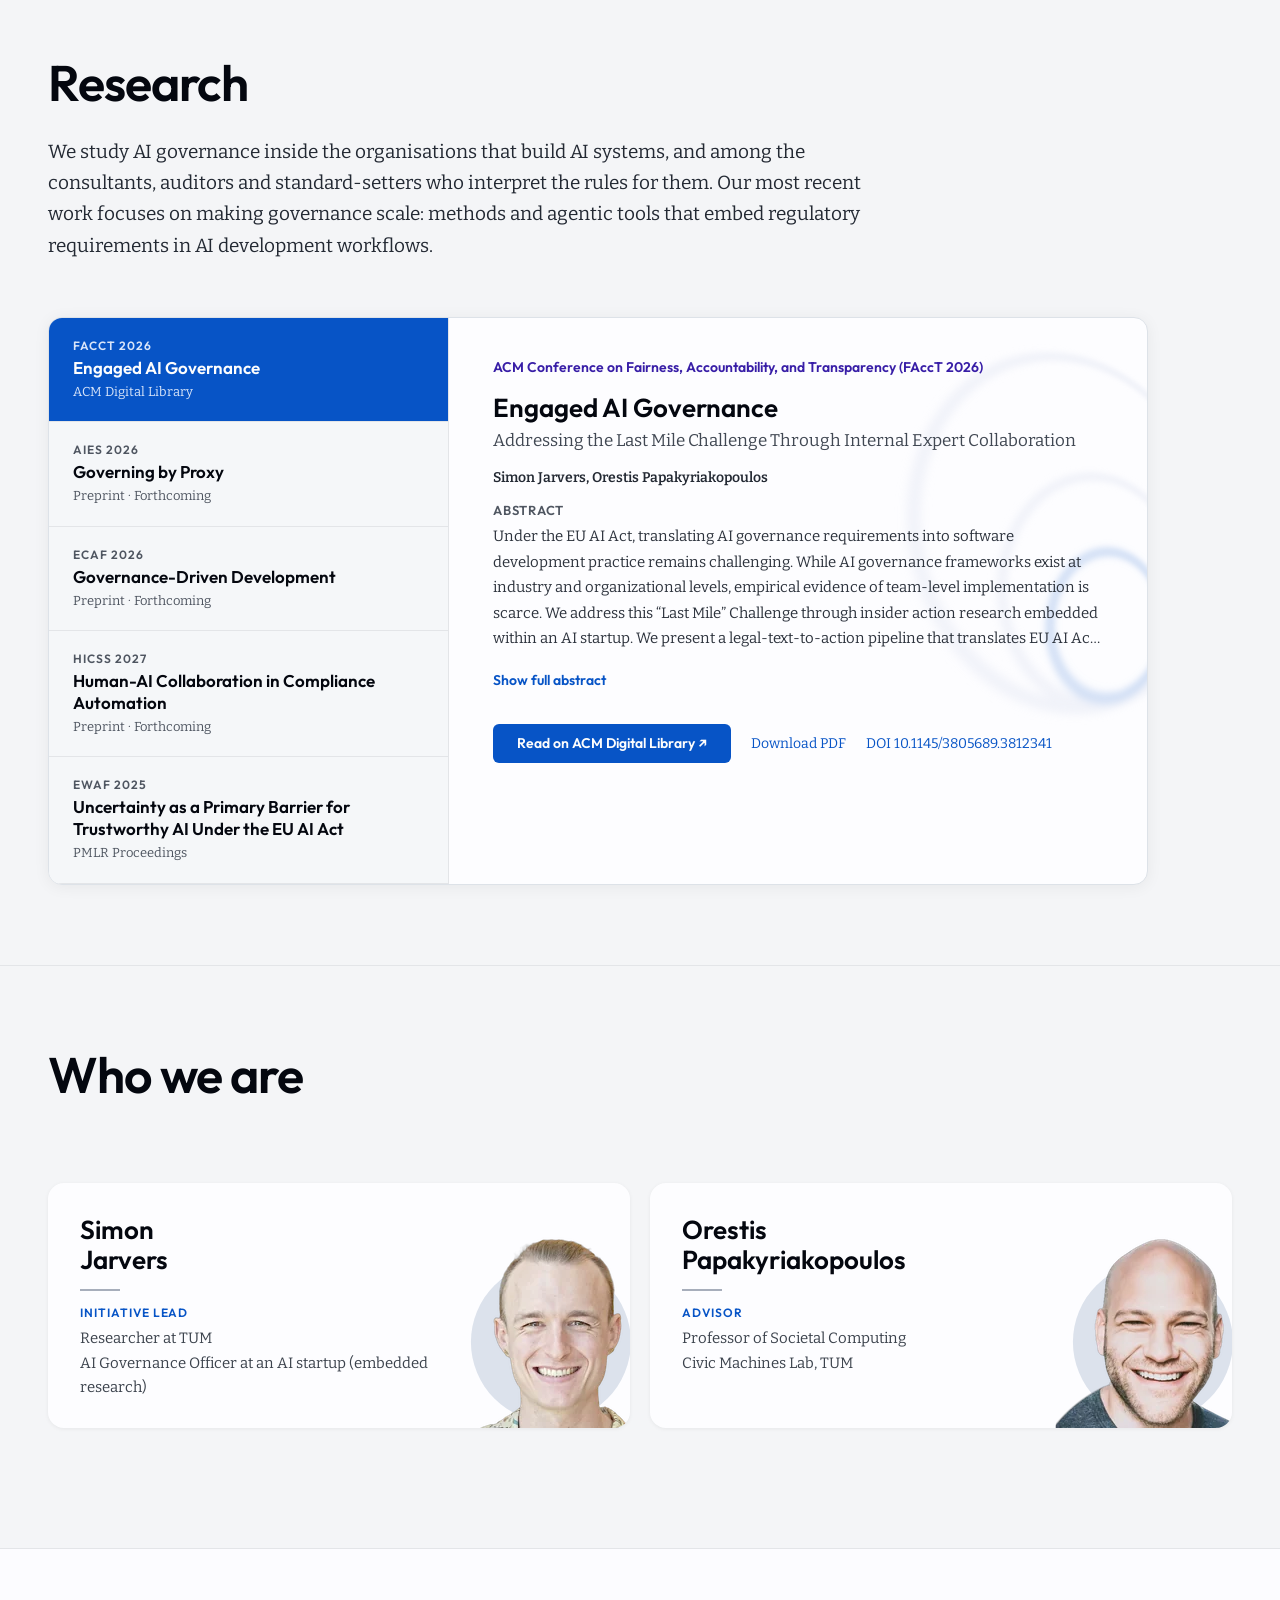
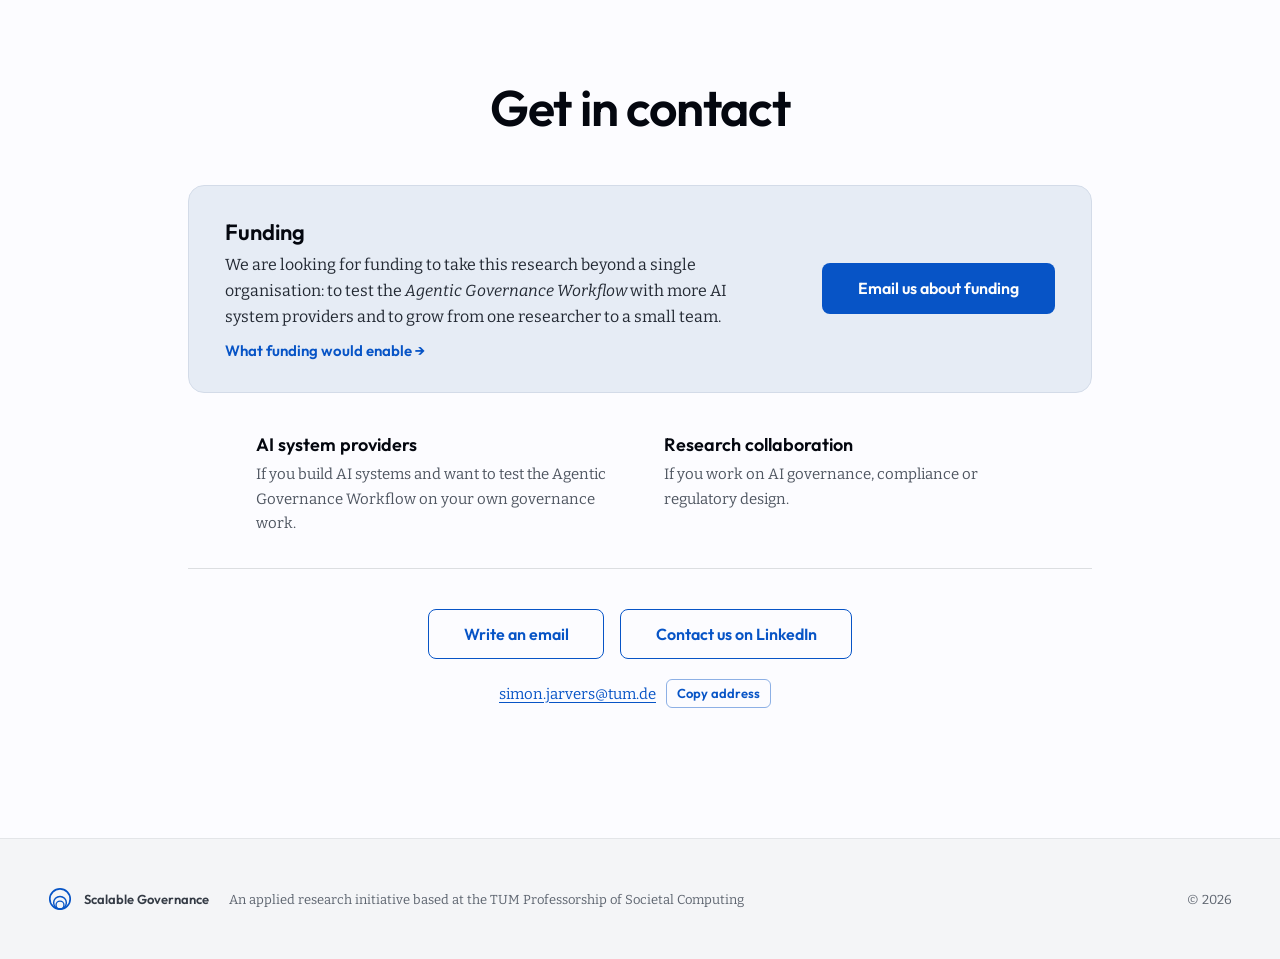
==== commit 91c160fb: "feat(research): label abstracts and collapse them behind Show full abstract Abstracts keep their ver" ====
--- a/index.html
+++ b/index.html
@@ -156,11 +156,15 @@
         </div>
 
         <div class="pubs__details">
-          <article class="paper" id="paper-facct" role="tabpanel" aria-labelledby="tab-facct" data-theme-ring="1">
+          <article class="paper" id="paper-facct" role="tabpanel" tabindex="0" aria-labelledby="tab-facct" data-theme-ring="1">
             <p class="paper__venue">ACM Conference on Fairness, Accountability, and Transparency (FAccT 2026)</p>
             <h3 class="paper__title">Engaged AI Governance<span class="paper__sub">Addressing the Last Mile Challenge Through Internal Expert Collaboration</span></h3>
             <p class="paper__authors">Simon Jarvers, Orestis Papakyriakopoulos</p>
-            <p class="paper__abstract">Under the EU AI Act, translating AI governance requirements into software development practice remains challenging. While AI governance frameworks exist at industry and organizational levels, empirical evidence of team-level implementation is scarce. We address this “Last Mile” Challenge through insider action research embedded within an AI startup. We present a legal-text-to-action pipeline that translates EU AI Act requirements into actionable strategies through internal expert collaboration by extracting requirements from legal text, engaging practitioners in assessment and ideation, and prioritizing implementation through collective evaluation. Our analysis reveals three patterns in how practitioners perceive regulatory requirements: convergence (compliance aligns with development priorities), existing practice (current work already satisfies requirements), and disconnection (requirements perceived as administrative overhead). Based on these patterns, we discuss when governance might be treated genuinely or performatively. Practitioners prioritize requirements that serve end-users or their own development needs, but view verification-oriented requirements as box-ticking exercises. This distinction suggests a translation challenge: regulatory requirements risk superficial treatment unless practitioners understand how compliance serves system quality and user protection. Expert collaboration offers a practical mechanism for transforming governance from external imposition to shared ownership and making previously invisible governance work visible and collective.</p>
+            <div class="abstract">
+              <p class="abstract__label">Abstract</p>
+              <p class="paper__abstract" id="abs-facct">Under the EU AI Act, translating AI governance requirements into software development practice remains challenging. While AI governance frameworks exist at industry and organizational levels, empirical evidence of team-level implementation is scarce. We address this “Last Mile” Challenge through insider action research embedded within an AI startup. We present a legal-text-to-action pipeline that translates EU AI Act requirements into actionable strategies through internal expert collaboration by extracting requirements from legal text, engaging practitioners in assessment and ideation, and prioritizing implementation through collective evaluation. Our analysis reveals three patterns in how practitioners perceive regulatory requirements: convergence (compliance aligns with development priorities), existing practice (current work already satisfies requirements), and disconnection (requirements perceived as administrative overhead). Based on these patterns, we discuss when governance might be treated genuinely or performatively. Practitioners prioritize requirements that serve end-users or their own development needs, but view verification-oriented requirements as box-ticking exercises. This distinction suggests a translation challenge: regulatory requirements risk superficial treatment unless practitioners understand how compliance serves system quality and user protection. Expert collaboration offers a practical mechanism for transforming governance from external imposition to shared ownership and making previously invisible governance work visible and collective.</p>
+              <button type="button" class="abstract__toggle" aria-expanded="false" aria-controls="abs-facct">Show full abstract</button>
+            </div>
             <div class="paper__actions">
               <a class="btn btn--primary btn--sm" href="https://dl.acm.org/doi/10.1145/3805689.3812341" target="_blank" rel="noopener">Read on ACM Digital Library ↗</a>
               <a class="paper__id" href="papers/2026-facct-engaged-ai-governance.pdf" download>Download PDF</a>
@@ -168,47 +172,63 @@
             </div>
           </article>
 
-          <article class="paper" id="paper-aies" role="tabpanel" aria-labelledby="tab-aies" data-theme-ring="2">
+          <article class="paper" id="paper-aies" role="tabpanel" tabindex="0" aria-labelledby="tab-aies" data-theme-ring="2">
             <p class="paper__venue">AAAI/ACM Conference on AI, Ethics, and Society (AIES 2026) <span class="badge">Forthcoming</span></p>
             <h3 class="paper__title">Governing by Proxy<span class="paper__sub">How Regulatory Intermediaries Shape EU AI Act Compliance in Practice</span></h3>
             <p class="paper__authors">Simon Jarvers, Orestis Papakyriakopoulos</p>
-            <p class="paper__abstract">The EU AI Act assigns compliance obligations to defined actor roles along the AI supply chain, but how these obligations are enacted in practice remains understudied. This paper investigates the ecosystem of regulatory intermediaries (consultants, auditors, ethics advisors, certification bodies) through which an AI system provider translates regulatory requirements into organisational practice. Drawing on participant observation and document analysis from an embedded case study at an AI startup, the analysis applies the Regulator-Intermediary-Target (RIT) model to map sixteen intermediaries and trace the compliance pressures that drive pre-enforcement intermediary engagement. Compliance artefacts across risk management, impact assessment, and technical documentation show a consistent pattern: intermediary interpretive choices construct what AI Act compliance means for the regulated organisation. Using Edelman’s legal endogeneity framework, which theorises how organisations’ private compliance constructions can feed back into the meaning of law itself, we discuss how legal requirements are managerialised into procedural deliverables and how compliance forms diffuse without evidence of governance efficacy. The paper contributes on two levels: it extends the RIT model to organisational-level AI governance, demonstrating that compliance intermediaries perform constitutive rather than facilitative functions, and it provides an early empirical signal for legal endogeneity in AI Act compliance. We encourage more guidance from the EU and argue that the compliance ecosystem deserves the same analytical and regulatory attention currently directed at the AI supply chain.</p>
+            <div class="abstract">
+              <p class="abstract__label">Abstract</p>
+              <p class="paper__abstract" id="abs-aies">The EU AI Act assigns compliance obligations to defined actor roles along the AI supply chain, but how these obligations are enacted in practice remains understudied. This paper investigates the ecosystem of regulatory intermediaries (consultants, auditors, ethics advisors, certification bodies) through which an AI system provider translates regulatory requirements into organisational practice. Drawing on participant observation and document analysis from an embedded case study at an AI startup, the analysis applies the Regulator-Intermediary-Target (RIT) model to map sixteen intermediaries and trace the compliance pressures that drive pre-enforcement intermediary engagement. Compliance artefacts across risk management, impact assessment, and technical documentation show a consistent pattern: intermediary interpretive choices construct what AI Act compliance means for the regulated organisation. Using Edelman’s legal endogeneity framework, which theorises how organisations’ private compliance constructions can feed back into the meaning of law itself, we discuss how legal requirements are managerialised into procedural deliverables and how compliance forms diffuse without evidence of governance efficacy. The paper contributes on two levels: it extends the RIT model to organisational-level AI governance, demonstrating that compliance intermediaries perform constitutive rather than facilitative functions, and it provides an early empirical signal for legal endogeneity in AI Act compliance. We encourage more guidance from the EU and argue that the compliance ecosystem deserves the same analytical and regulatory attention currently directed at the AI supply chain.</p>
+              <button type="button" class="abstract__toggle" aria-expanded="false" aria-controls="abs-aies">Show full abstract</button>
+            </div>
             <div class="paper__actions">
               <a class="btn btn--primary btn--sm" href="papers/2026-aies-governing-by-proxy.pdf" download>Download preprint (PDF)</a>
               <span class="paper__id">DOI not yet assigned</span>
             </div>
           </article>
 
-          <article class="paper" id="paper-ecaf" role="tabpanel" aria-labelledby="tab-ecaf" data-theme-ring="3">
+          <article class="paper" id="paper-ecaf" role="tabpanel" tabindex="0" aria-labelledby="tab-ecaf" data-theme-ring="3">
             <p class="paper__venue">European Conference on Algorithmic Fairness (ECAF 2026), PMLR <span class="badge">Forthcoming</span></p>
             <h3 class="paper__title">Governance-Driven Development<span class="paper__sub">Embedding Regulatory Requirements in AI Development Workflows</span></h3>
             <p class="paper__authors">Simon Jarvers, Orestis Papakyriakopoulos</p>
-            <p class="paper__abstract">AI governance under the EU AI Act faces a structural misallocation of effort: management-based regulation, combined with the credence-good properties of governance outcomes, pushes resource-constrained organisations toward verification-facing documentation rather than the implementation it is meant to verify. We propose Governance-Driven Development (GDD), a framework that treats AI Act obligations and the requirements of supporting standards for safe AI development as formal specifications for software development work. GDD runs on two nested action cycles. A planning cycle scopes obligations against organisational context to produce specifications. An implementation cycle converts each specification into the artefact it specifies, with traceability back to the regulatory source. AI agents perform template-driven work; humans retain interpretation and accountability. The framework is in early implementation at an AI Startup, with unresolved load-bearing questions around knowledge base architecture and obligation decomposition.</p>
+            <div class="abstract">
+              <p class="abstract__label">Abstract</p>
+              <p class="paper__abstract" id="abs-ecaf">AI governance under the EU AI Act faces a structural misallocation of effort: management-based regulation, combined with the credence-good properties of governance outcomes, pushes resource-constrained organisations toward verification-facing documentation rather than the implementation it is meant to verify. We propose Governance-Driven Development (GDD), a framework that treats AI Act obligations and the requirements of supporting standards for safe AI development as formal specifications for software development work. GDD runs on two nested action cycles. A planning cycle scopes obligations against organisational context to produce specifications. An implementation cycle converts each specification into the artefact it specifies, with traceability back to the regulatory source. AI agents perform template-driven work; humans retain interpretation and accountability. The framework is in early implementation at an AI Startup, with unresolved load-bearing questions around knowledge base architecture and obligation decomposition.</p>
+              <button type="button" class="abstract__toggle" aria-expanded="false" aria-controls="abs-ecaf">Show full abstract</button>
+            </div>
             <div class="paper__actions">
               <a class="btn btn--primary btn--sm" href="papers/2026-ecaf-governance-driven-development.pdf" download>Download preprint (PDF)</a>
               <span class="paper__id">Proceedings not yet published</span>
             </div>
           </article>
 
-          <article class="paper" id="paper-hicss" role="tabpanel" aria-labelledby="tab-hicss" data-theme-ring="3">
+          <article class="paper" id="paper-hicss" role="tabpanel" tabindex="0" aria-labelledby="tab-hicss" data-theme-ring="3">
             <p class="paper__venue">Hawaii International Conference on System Sciences (HICSS 2027) <span class="badge">Forthcoming</span></p>
             <h3 class="paper__title">Human-AI Collaboration in Compliance Automation<span class="paper__sub">Designing an Agentic Knowledge Base for AI Governance</span></h3>
             <p class="paper__authors">Simon Jarvers, Carolin Röthemeier, Holger Wittges, Orestis Papakyriakopoulos</p>
-            <p class="paper__abstract">AI governance work draws on a living body of organizational knowledge, policies, and system facts that drift and go stale as organizational and regulatory contexts change. For resource-constrained organizations under the EU AI Act and related standards, maintaining this knowledge consumes scarce compliance capacity. We applied a pattern drawn from practice, in which an LLM agent maintains a structured, citation-anchored knowledge base for AI governance. Through a Design Science Research study at an AI startup, we apply the artifact to two ISO management system standards. The artifact separates a human-authoritative source layer from an agent-moderated knowledge layer in the company’s internal governance work processes. We abstract two design principles, human authority over agent moderation and traceability, which demonstrate how to responsibly leverage advancing AI capabilities for human-agent collaboration in regulated compliance settings.</p>
+            <div class="abstract">
+              <p class="abstract__label">Abstract</p>
+              <p class="paper__abstract" id="abs-hicss">AI governance work draws on a living body of organizational knowledge, policies, and system facts that drift and go stale as organizational and regulatory contexts change. For resource-constrained organizations under the EU AI Act and related standards, maintaining this knowledge consumes scarce compliance capacity. We applied a pattern drawn from practice, in which an LLM agent maintains a structured, citation-anchored knowledge base for AI governance. Through a Design Science Research study at an AI startup, we apply the artifact to two ISO management system standards. The artifact separates a human-authoritative source layer from an agent-moderated knowledge layer in the company’s internal governance work processes. We abstract two design principles, human authority over agent moderation and traceability, which demonstrate how to responsibly leverage advancing AI capabilities for human-agent collaboration in regulated compliance settings.</p>
+              <button type="button" class="abstract__toggle" aria-expanded="false" aria-controls="abs-hicss">Show full abstract</button>
+            </div>
             <div class="paper__actions">
               <a class="btn btn--primary btn--sm" href="papers/2027-hicss-human-ai-collaboration-in-compliance-automation.pdf" download>Download preprint (PDF)</a>
               <span class="paper__id">DOI not yet assigned</span>
             </div>
           </article>
 
-          <article class="paper" id="paper-ewaf" role="tabpanel" aria-labelledby="tab-ewaf" data-theme-ring="1">
+          <article class="paper" id="paper-ewaf" role="tabpanel" tabindex="0" aria-labelledby="tab-ewaf" data-theme-ring="1">
             <p class="paper__venue">European Workshop on Algorithmic Fairness (EWAF 2025), PMLR vol. 294</p>
             <h3 class="paper__title">Uncertainty as a Primary Barrier for Trustworthy AI Under the EU AI Act<span class="paper__sub">German SME Perspectives</span></h3>
             <div>
               <p class="paper__authors">Simon Jarvers*, Chiara Ullstein*, Jens Grossklags</p>
               <p class="paper__note">* Both authors contributed equally.</p>
             </div>
-            <p class="paper__abstract">The European Union’s AI regulation, the EU AI Act, represents a significant shift from voluntary ethical frameworks to binding regulation, presenting implementation challenges particularly for resource-limited SMEs. Our mixed-methods research examined the EU AI Act’s impact on SMEs through surveys of German AI SMEs (N = 21) and interviews with AI SMEs and industry stakeholders (N = 13). In this extended abstract, we summarize our motivation and methods, and focus on providing results from the interviews. Our findings reveal that company size and compliance experience significantly affect estimated implementation capabilities. SMEs face considerable resource constraints across time, finances, and staffing. Implementation uncertainties – including definitional ambiguity, unclear scope, and insufficient guidance – drive strategic responses: delaying compliance efforts, modifying products to reduce regulatory burden, and frequently seeking external compliance expertise and certification. These results indicate that uncertainty emerges as the primary implementation barrier. Researchers can help reduce uncertainty by developing best-practice guidelines that support the AI Act’s trustworthy AI objectives. We conclude with recommendations for policymakers and researchers.</p>
+            <div class="abstract">
+              <p class="abstract__label">Abstract</p>
+              <p class="paper__abstract" id="abs-ewaf">The European Union’s AI regulation, the EU AI Act, represents a significant shift from voluntary ethical frameworks to binding regulation, presenting implementation challenges particularly for resource-limited SMEs. Our mixed-methods research examined the EU AI Act’s impact on SMEs through surveys of German AI SMEs (N = 21) and interviews with AI SMEs and industry stakeholders (N = 13). In this extended abstract, we summarize our motivation and methods, and focus on providing results from the interviews. Our findings reveal that company size and compliance experience significantly affect estimated implementation capabilities. SMEs face considerable resource constraints across time, finances, and staffing. Implementation uncertainties – including definitional ambiguity, unclear scope, and insufficient guidance – drive strategic responses: delaying compliance efforts, modifying products to reduce regulatory burden, and frequently seeking external compliance expertise and certification. These results indicate that uncertainty emerges as the primary implementation barrier. Researchers can help reduce uncertainty by developing best-practice guidelines that support the AI Act’s trustworthy AI objectives. We conclude with recommendations for policymakers and researchers.</p>
+              <button type="button" class="abstract__toggle" aria-expanded="false" aria-controls="abs-ewaf">Show full abstract</button>
+            </div>
             <div class="paper__actions">
               <a class="btn btn--primary btn--sm" href="https://proceedings.mlr.press/v294/jarvers25a.html" target="_blank" rel="noopener">Read on PMLR ↗</a>
               <a class="paper__id" href="papers/2025-ewaf-uncertainty-as-a-primary-barrier.pdf" download>Download PDF</a>
--- a/assets/css/style.css
+++ b/assets/css/style.css
@@ -621,6 +621,33 @@
   text-wrap: pretty;
   max-width: 75ch;
 }
+.abstract { display: flex; flex-direction: column; align-items: flex-start; gap: 6px; }
+.paper .abstract__label {
+  font-family: var(--font-display);
+  font-weight: 600;
+  font-size: 13px;
+  letter-spacing: 0.06em;
+  text-transform: uppercase;
+  color: var(--muted);
+}
+.js .abstract:not(.is-open) .paper__abstract {
+  display: -webkit-box;
+  -webkit-box-orient: vertical;
+  -webkit-line-clamp: 5;
+  overflow: hidden;
+}
+.abstract__toggle {
+  display: none;
+  min-height: 44px;
+  padding: 0;
+  background: none;
+  border: 0;
+  font: 600 14px/1.2 var(--font-display);
+  color: var(--blue);
+  cursor: pointer;
+}
+.abstract__toggle:hover { color: var(--link-hover); }
+.js .abstract__toggle { display: inline-flex; align-items: center; }
 .paper__actions {
   display: flex;
   flex-wrap: wrap;
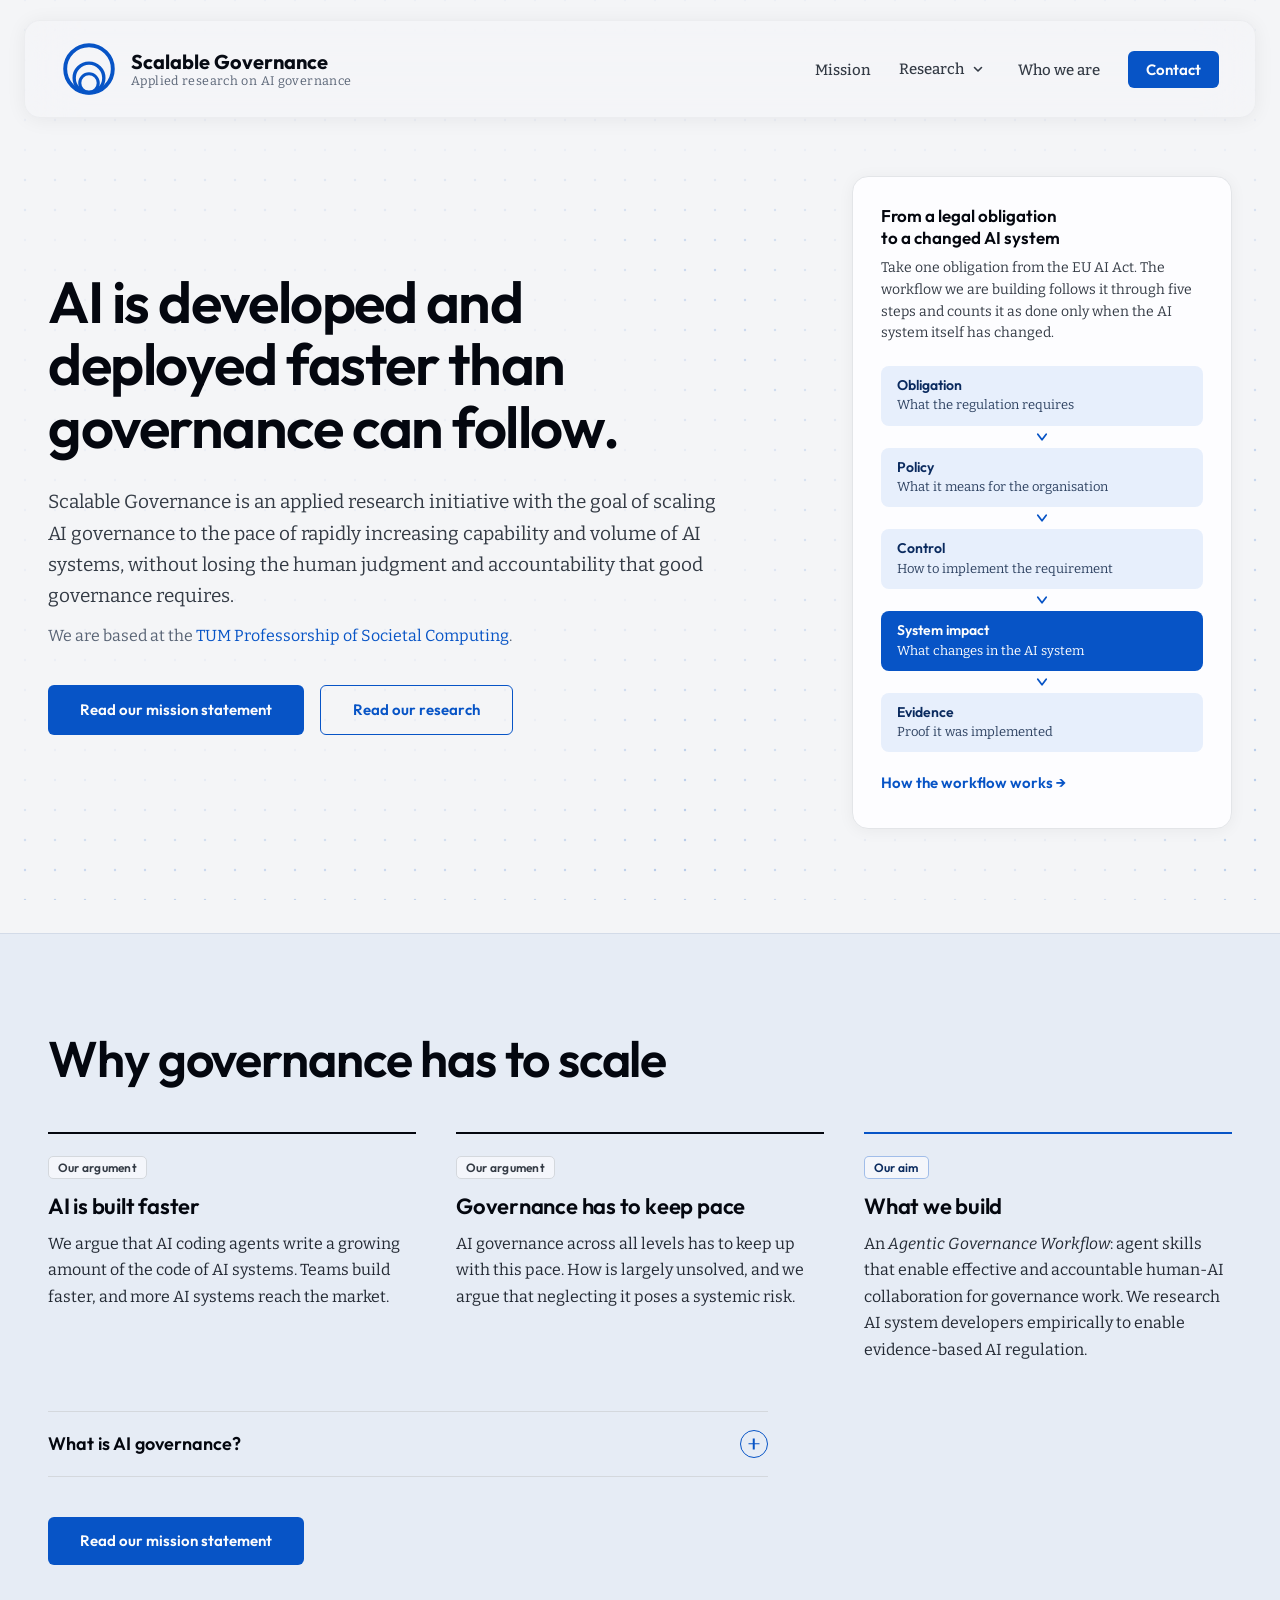
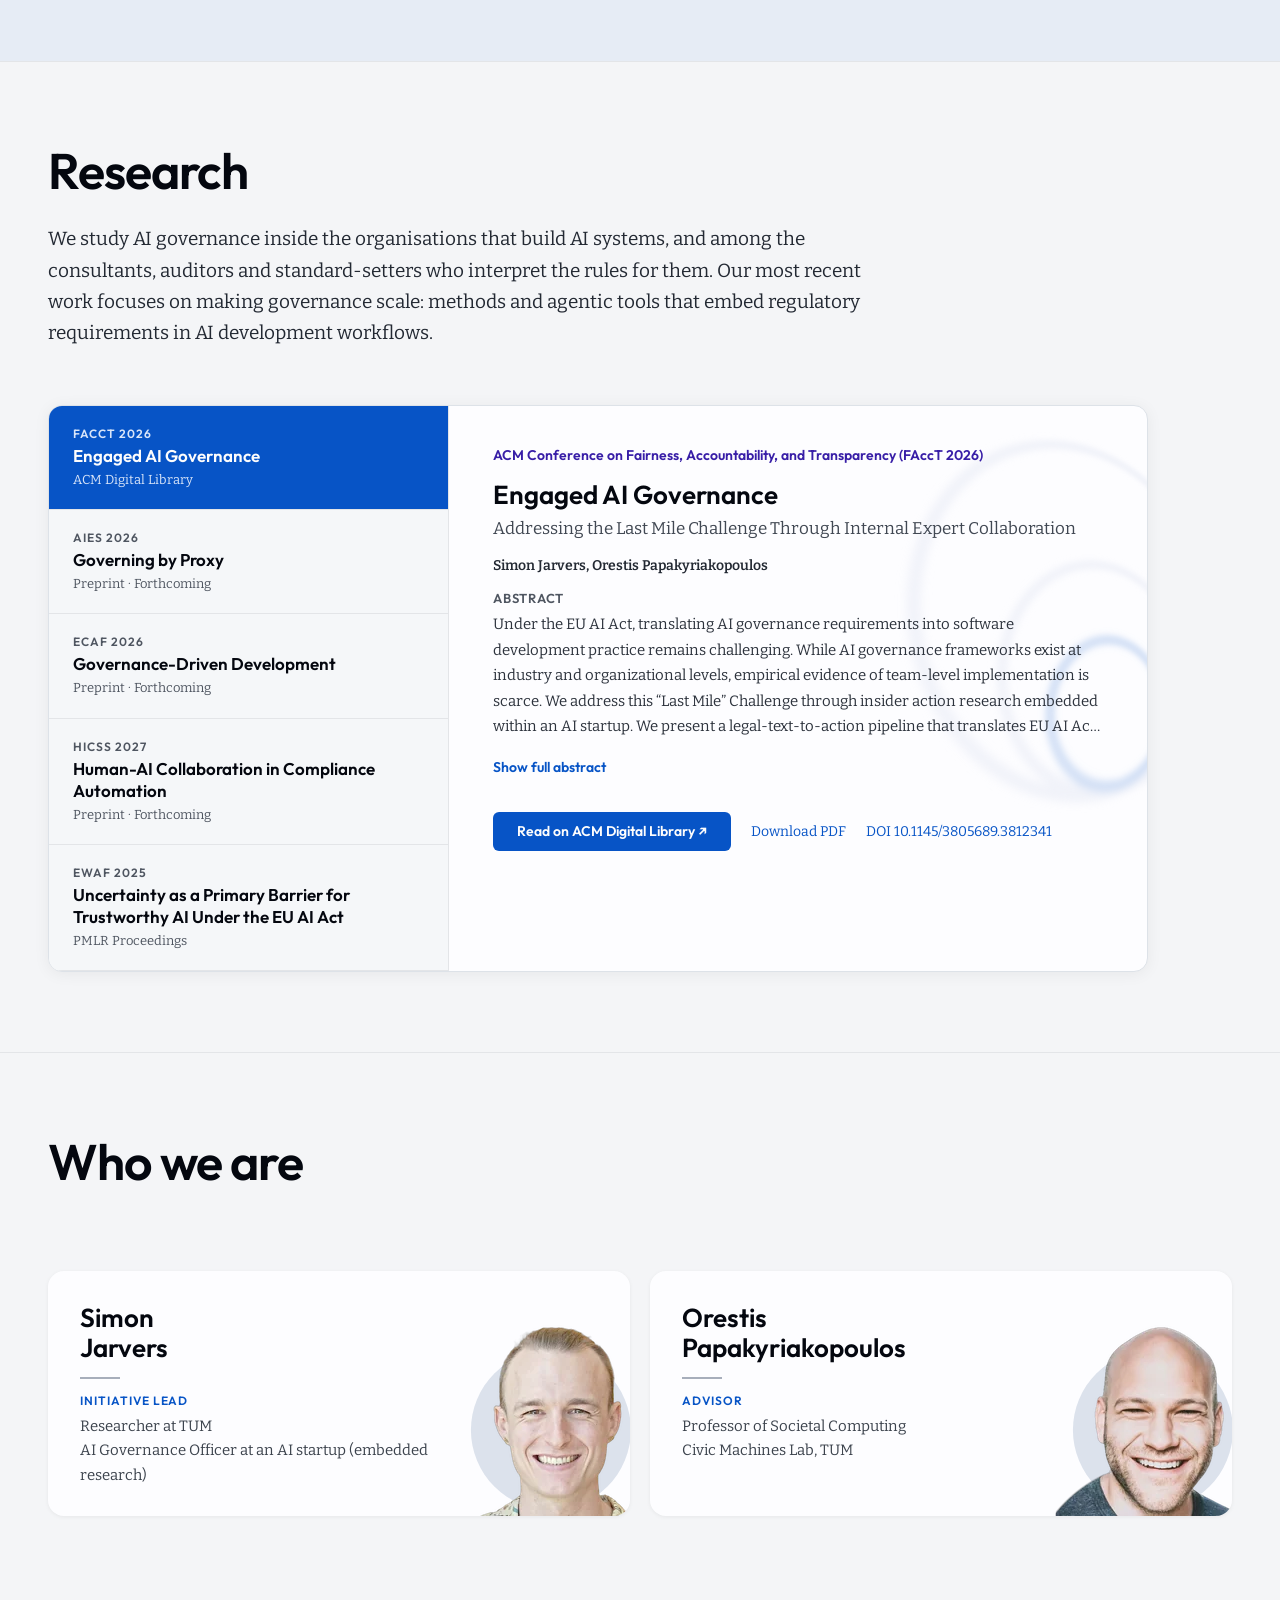
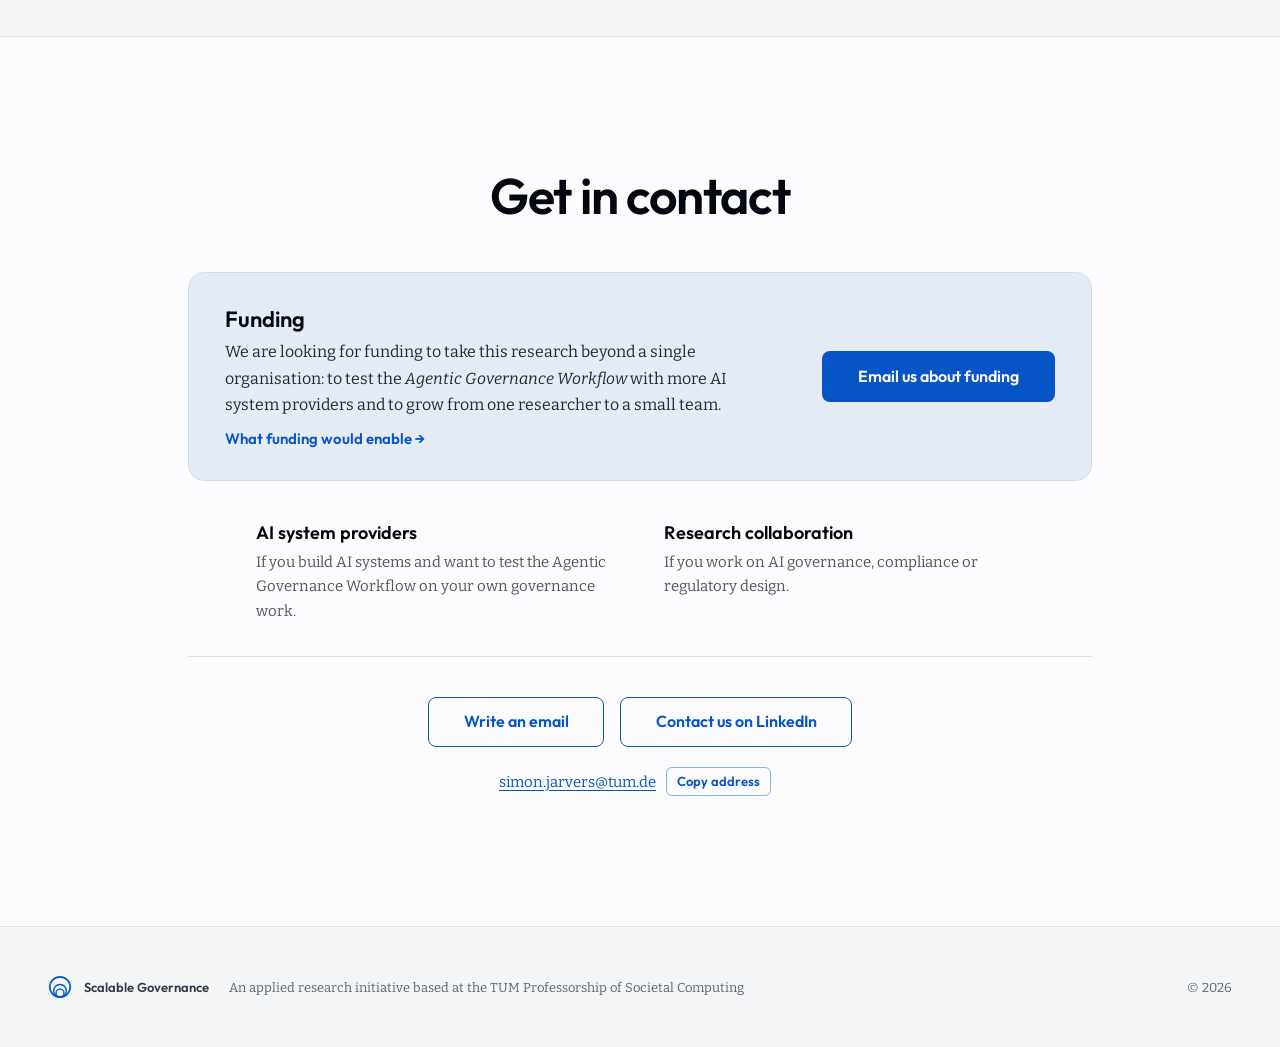
==== commit 1c58661f: "feat(nav): add a Research submenu linking the workflow page Research keeps jumping to the landing se" ====
--- a/index.html
+++ b/index.html
@@ -35,7 +35,13 @@
       <nav aria-label="Main">
         <ul class="nav-links" id="nav-links">
           <li><a href="mission/">Mission</a></li>
-          <li><a href="#research">Research</a></li>
+          <li class="nav-links__group">
+            <a href="#research">Research</a><button type="button" class="nav-sub-toggle" aria-expanded="false" aria-controls="nav-sub-research" aria-label="More research pages"><svg viewBox="0 0 12 12" aria-hidden="true"><path d="M2.5 4.5 6 8l3.5-3.5" fill="none" stroke="currentColor" stroke-width="1.6" stroke-linecap="round" stroke-linejoin="round"/></svg></button>
+            <ul class="nav-sub" id="nav-sub-research">
+              <li><a href="#research">Publications</a></li>
+              <li><a href="agentic-governance-workflow/">Agentic Governance Workflow</a></li>
+            </ul>
+          </li>
           <li><a href="#who-we-are">Who we are</a></li>
           <li class="nav-links__cta-item"><a class="nav-links__cta" href="#contact">Contact</a></li>
         </ul>
@@ -60,7 +66,10 @@
       </div>
 
       <figure class="hero-chain" aria-labelledby="hero-chain-title">
-        <figcaption class="hero-chain__title" id="hero-chain-title">Every obligation traced to a change in the AI system</figcaption>
+        <figcaption class="hero-chain__cap">
+          <span class="hero-chain__title" id="hero-chain-title">From a legal obligation to a changed AI system</span>
+          <span class="hero-chain__intro">Take one obligation from the EU AI Act. The workflow we are building follows it through five steps and counts it as done only when the AI system itself has changed.</span>
+        </figcaption>
         <ol class="hero-chain__list">
           <li><b>Obligation</b><span>What the regulation requires</span></li>
           <li><b>Policy</b><span>What it means for the organisation</span></li>
@@ -68,7 +77,7 @@
           <li class="hero-chain__key"><b>System impact</b><span>What changes in the AI system</span></li>
           <li><b>Evidence</b><span>Proof it was implemented</span></li>
         </ol>
-        <p class="hero-chain__note">The compliance chain our workflow follows. Governance work counts when it reaches the system.</p>
+        <a class="hero-chain__more" href="agentic-governance-workflow/">How the workflow works →</a>
       </figure>
     </div>
   </section>
--- a/assets/css/style.css
+++ b/assets/css/style.css
@@ -197,6 +197,45 @@
   transition: color 0.2s;
 }
 .nav-links a:hover { color: var(--blue); }
+.nav-links__group { position: relative; display: flex; align-items: center; gap: 2px; }
+.nav-sub-toggle {
+  display: inline-grid;
+  place-items: center;
+  width: 24px;
+  height: 24px;
+  padding: 0;
+  border: 0;
+  border-radius: 5px;
+  background: transparent;
+  color: var(--text-secondary);
+  cursor: pointer;
+}
+.nav-sub-toggle svg { width: 12px; height: 12px; transition: transform 0.2s; }
+.nav-sub-toggle:hover { color: var(--blue); background: var(--chip); }
+.nav-sub-toggle[aria-expanded="true"] svg { transform: rotate(180deg); }
+.nav-sub {
+  position: absolute;
+  top: calc(100% + 10px);
+  left: -14px;
+  z-index: 2;
+  display: none;
+  min-width: 260px;
+  margin: 0;
+  padding: 8px;
+  list-style: none;
+  background: var(--surface);
+  border: 1px solid var(--border-light);
+  border-radius: 12px;
+  box-shadow: 0 8px 28px oklch(0.20 0.02 260 / 0.10);
+}
+/* Hover bridge so the pointer can travel from the link into the menu. */
+.nav-sub::before { content: ""; position: absolute; left: 0; right: 0; top: -12px; height: 12px; }
+.nav-links__group:hover .nav-sub,
+.nav-links__group.is-open .nav-sub { display: block; }
+.nav-sub a { display: block; padding: 10px 12px; border-radius: 8px; }
+.nav-sub a:hover { background: var(--bg); }
+.nav-sub a[aria-current="page"],
+.nav-links__group:has(a[aria-current="page"]) > a { color: var(--blue); font-weight: 600; }
 .nav-links .nav-links__cta {
   display: inline-block;
   padding: calc(9px - 2px * var(--t)) calc(18px - 3px * var(--t));
@@ -308,8 +347,8 @@
   border-radius: 16px;
   box-shadow: 0 2px 16px oklch(0 0 0 / 0.05);
 }
+.hero-chain__cap { display: flex; flex-direction: column; gap: 8px; margin: 0 0 22px; }
 .hero-chain__title {
-  margin: 0 0 22px;
   font-family: var(--font-display);
   font-weight: 600;
   font-size: 17px;
@@ -317,6 +356,7 @@
   color: var(--ink);
   text-wrap: balance;
 }
+.hero-chain__intro { font-size: 14px; line-height: 1.55; color: var(--text-secondary); text-wrap: pretty; }
 .hero-chain__list { margin: 0; padding: 0; list-style: none; display: flex; flex-direction: column; gap: 22px; }
 .hero-chain__list li {
   position: relative;
@@ -342,7 +382,15 @@
 .hero-chain__list .hero-chain__key { background: var(--blue); }
 .hero-chain__list .hero-chain__key b,
 .hero-chain__list .hero-chain__key span { color: var(--on-blue); }
-.hero-chain__note { margin: 20px 0 0; font-size: 13px; line-height: 1.5; color: var(--muted); }
+.hero-chain__more {
+  display: inline-flex;
+  align-items: center;
+  min-height: 44px;
+  margin-top: 8px;
+  font-family: var(--font-display);
+  font-weight: 600;
+  font-size: 15px;
+}
 
 /* ───────── Why it has to scale ───────── */
 .why {
@@ -1430,6 +1478,19 @@
   }
   .js .nav-links.is-open { display: flex; }
   .js .nav-links a { display: block; padding: 12px 14px; font-size: 16px; }
+  .nav-links__group { display: block; }
+  .nav-sub-toggle { display: none; }
+  .nav-sub, .nav-links__group:hover .nav-sub {
+    position: static;
+    display: block;
+    min-width: 0;
+    padding: 0 0 4px 14px;
+    background: none;
+    border: 0;
+    box-shadow: none;
+  }
+  .nav-sub::before { display: none; }
+  .js .nav-links .nav-sub a { padding: 9px 14px; font-size: 15px; color: var(--muted); border-left: 2px solid var(--divider); border-radius: 0; }
   html:not(.js) .nav-toggle { display: none; }
 
   .hero__inner { padding-top: 124px; padding-bottom: 64px; }
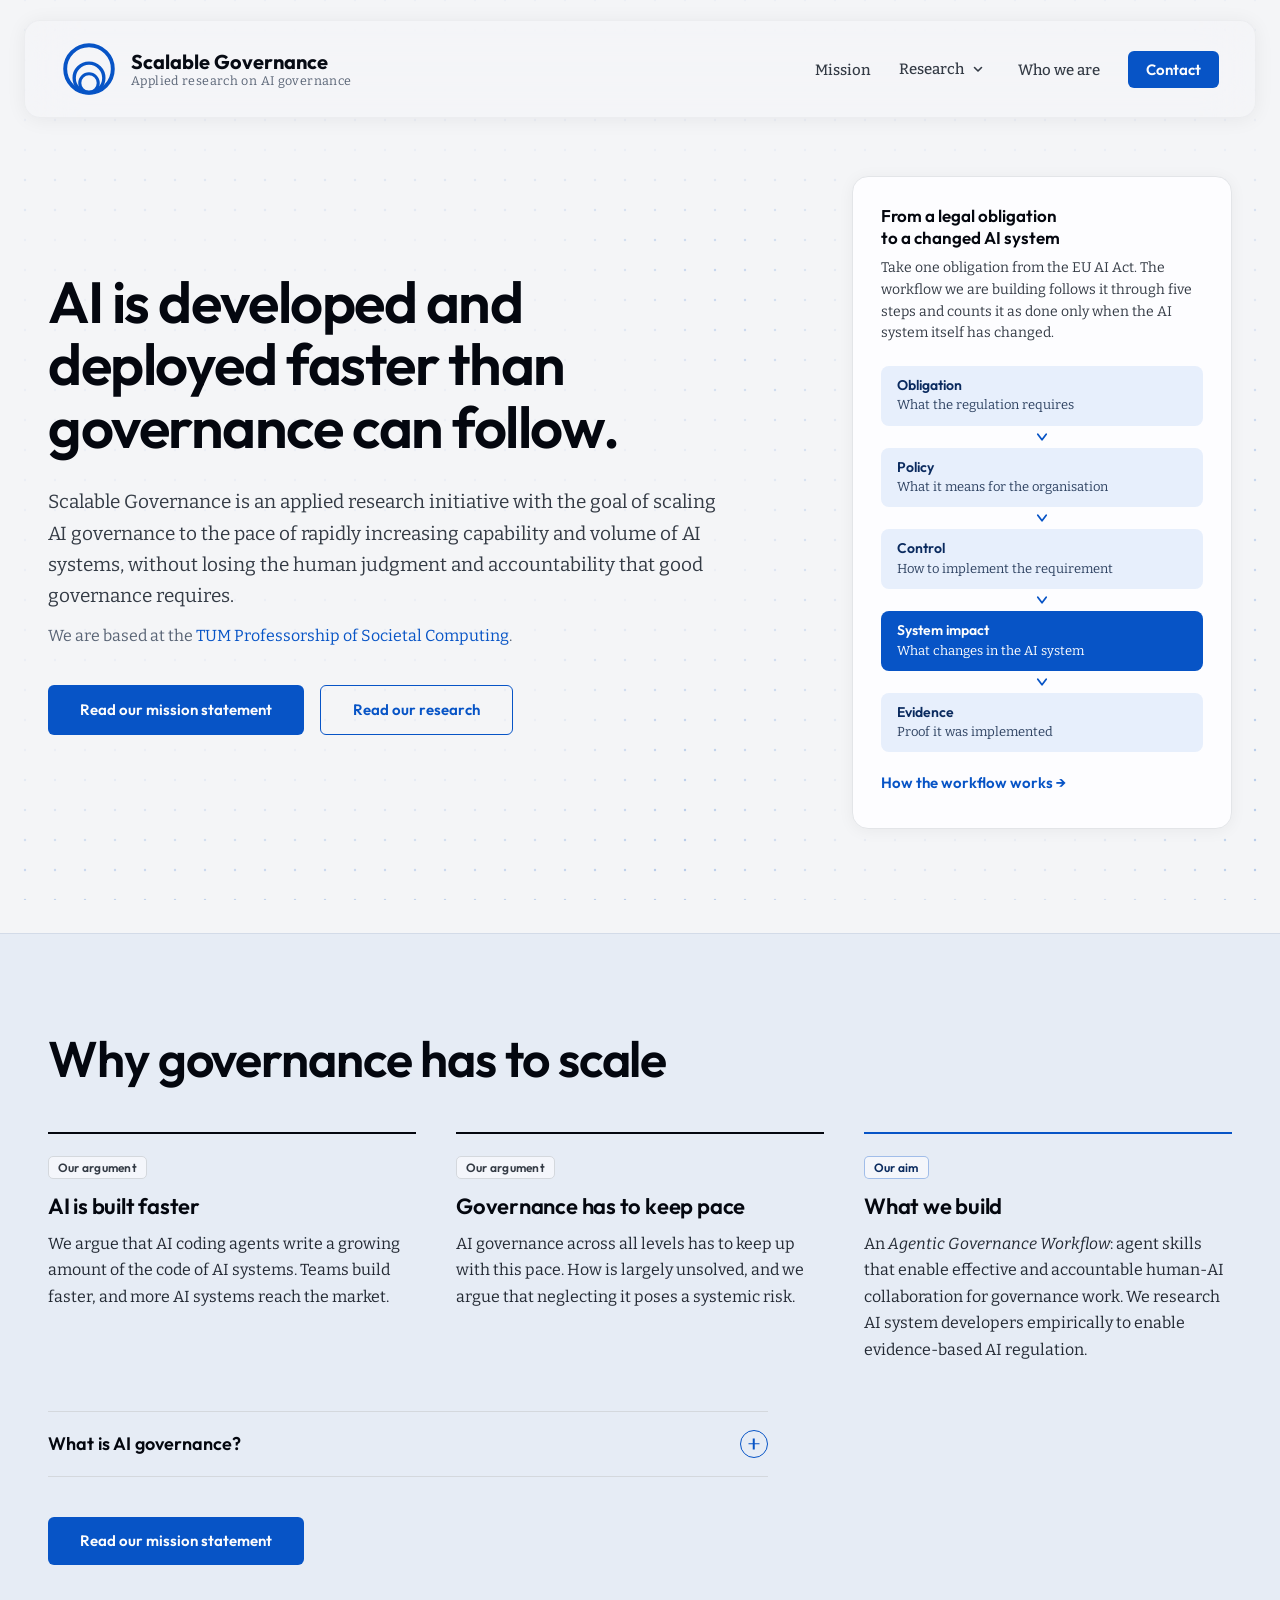
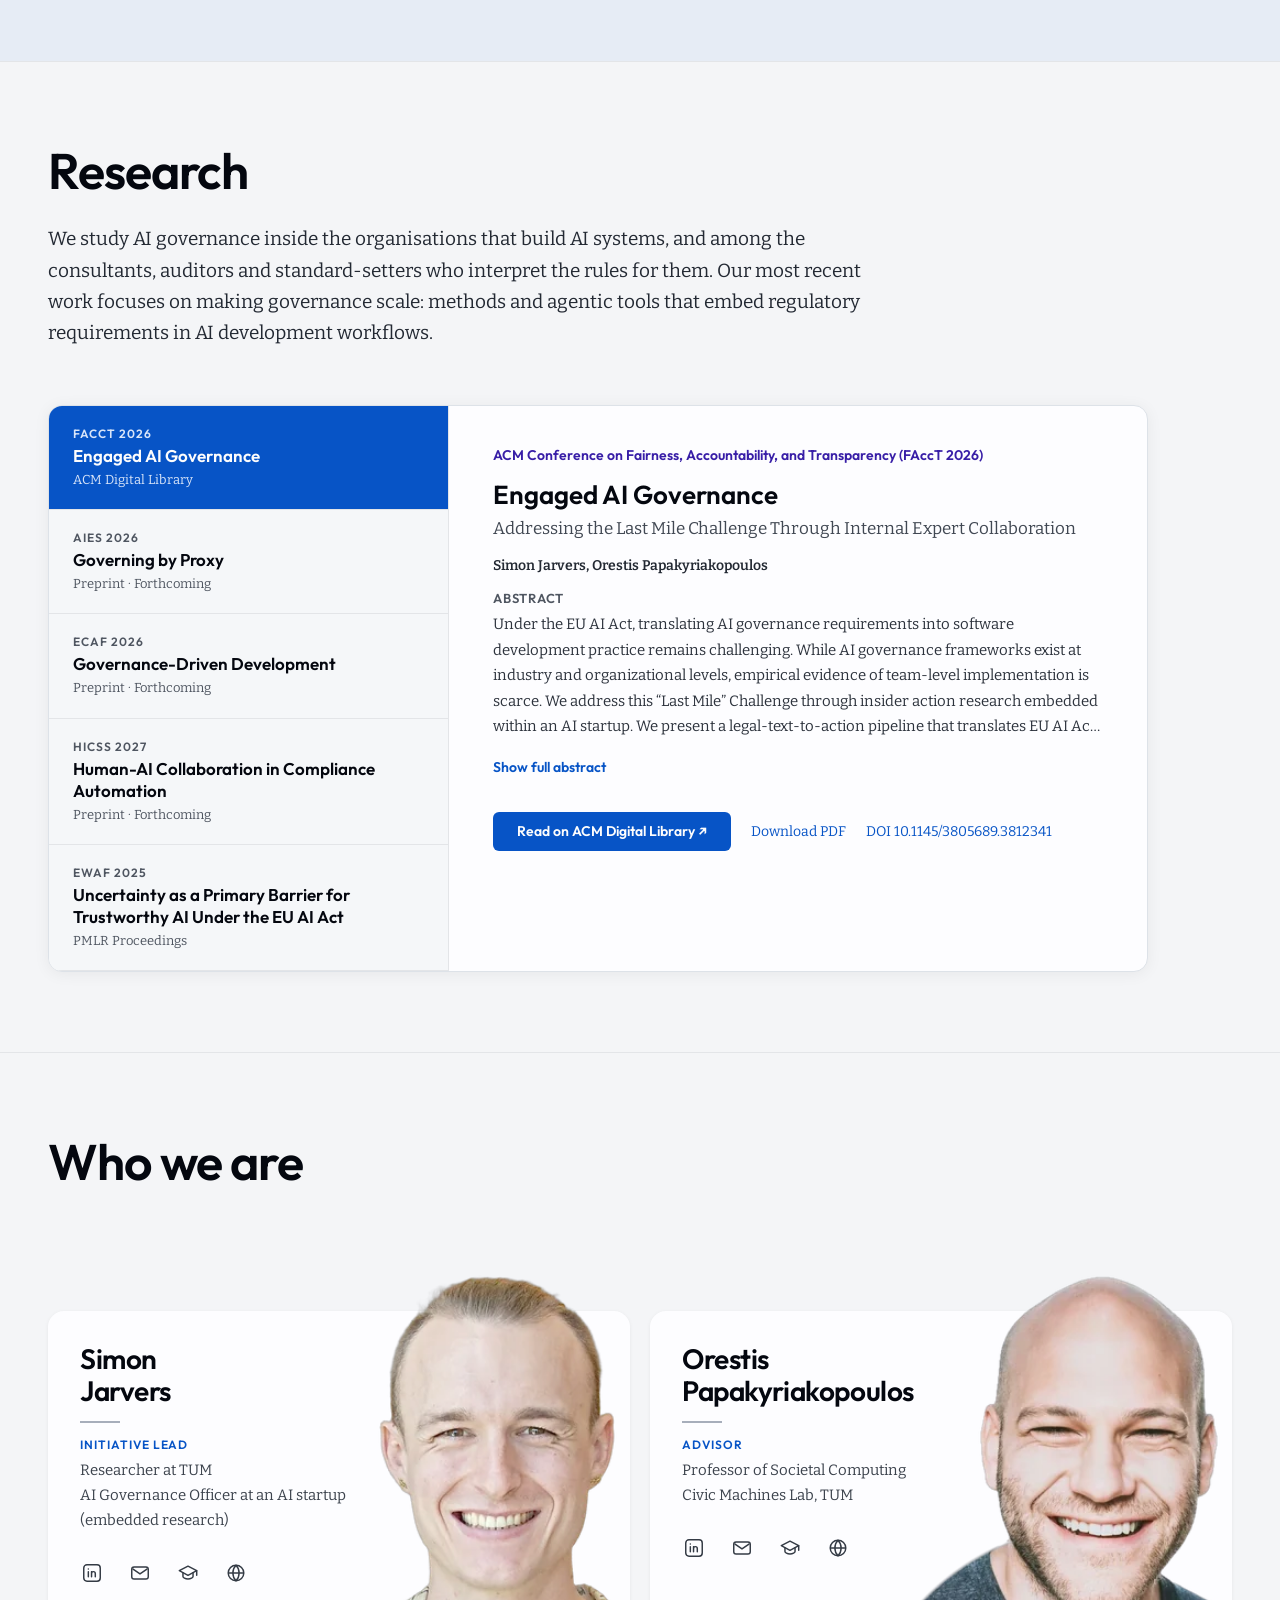
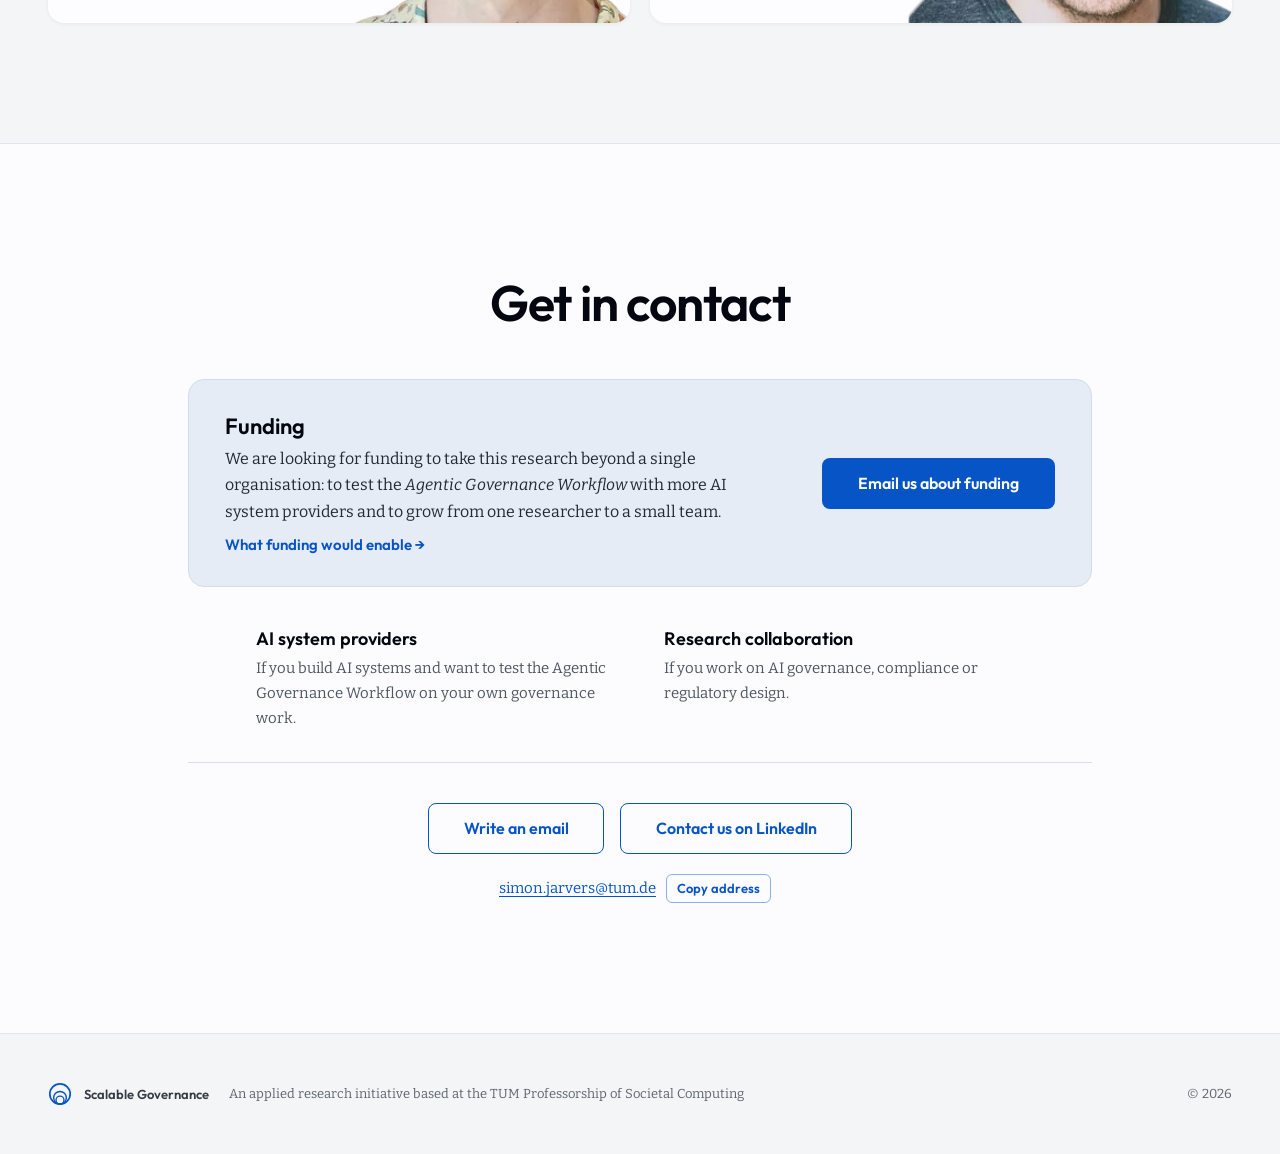
==== commit 9341131c: "feat(people): larger break-out portraits and profile links Portraits are re-exported at 300 px (600 " ====
--- a/index.html
+++ b/index.html
@@ -260,9 +260,16 @@
             <h3 class="person__name">Simon<br>Jarvers</h3>
             <p class="person__role">Initiative Lead</p>
             <p class="person__desc">Researcher at TUM<br>AI Governance Officer at an AI startup (embedded research)</p>
+            <!-- Placeholder links ("#") until the real profiles are confirmed. -->
+            <ul class="person__links" aria-label="Simon Jarvers online">
+              <li><a class="person__link" href="https://www.linkedin.com/in/simon-jarvers/" target="_blank" rel="noopener" aria-label="LinkedIn" title="LinkedIn"><svg viewBox="0 0 24 24" aria-hidden="true"><rect x="3" y="3" width="18" height="18" rx="3.5" fill="none" stroke="currentColor" stroke-width="1.6"/><path d="M8 10.5V16M8 7.6v.1M11.5 16v-3.2c0-1.4.9-2.3 2.1-2.3s2 .9 2 2.3V16M11.5 10.5V16" fill="none" stroke="currentColor" stroke-width="1.6" stroke-linecap="round"/></svg></a></li>
+              <li><a class="person__link" href="mailto:simon.jarvers@tum.de" aria-label="Email" title="Email"><svg viewBox="0 0 24 24" aria-hidden="true"><rect x="3" y="5.5" width="18" height="13" rx="2.5" fill="none" stroke="currentColor" stroke-width="1.6"/><path d="m4 7.5 8 5.5 8-5.5" fill="none" stroke="currentColor" stroke-width="1.6" stroke-linejoin="round"/></svg></a></li>
+              <li><a class="person__link" href="#" aria-label="Google Scholar" title="Google Scholar"><svg viewBox="0 0 24 24" aria-hidden="true"><path d="M2.5 9.5 12 4.5l9.5 5-9.5 5z" fill="none" stroke="currentColor" stroke-width="1.6" stroke-linejoin="round"/><path d="M6.5 11.6v4.2c0 1.3 2.5 2.7 5.5 2.7s5.5-1.4 5.5-2.7v-4.2M21.5 9.5v5" fill="none" stroke="currentColor" stroke-width="1.6" stroke-linecap="round"/></svg></a></li>
+              <li><a class="person__link" href="#" aria-label="Personal website" title="Personal website"><svg viewBox="0 0 24 24" aria-hidden="true"><circle cx="12" cy="12" r="8.5" fill="none" stroke="currentColor" stroke-width="1.6"/><path d="M3.5 12h17M12 3.5c2.3 2.3 3.4 5.2 3.4 8.5s-1.1 6.2-3.4 8.5c-2.3-2.3-3.4-5.2-3.4-8.5s1.1-6.2 3.4-8.5z" fill="none" stroke="currentColor" stroke-width="1.6" stroke-linejoin="round"/></svg></a></li>
+            </ul>
           </div>
           <div class="person__portrait">
-            <img src="assets/img/team/simon-jarvers.webp" srcset="assets/img/team/simon-jarvers.webp 1x, assets/img/team/simon-jarvers@2x.webp 2x" width="180" height="238" alt="Portrait of Simon Jarvers" loading="lazy" decoding="async">
+            <img src="assets/img/team/simon-jarvers.webp" srcset="assets/img/team/simon-jarvers.webp 1x, assets/img/team/simon-jarvers@2x.webp 2x" width="300" height="396" alt="Portrait of Simon Jarvers" loading="lazy" decoding="async">
           </div>
         </article>
         <article class="person">
@@ -270,9 +277,16 @@
             <h3 class="person__name">Orestis<br>Papakyriakopoulos</h3>
             <p class="person__role">Advisor</p>
             <p class="person__desc">Professor of Societal Computing<br>Civic Machines Lab, TUM</p>
+            <!-- Placeholder links ("#") until the real profiles are confirmed. -->
+            <ul class="person__links" aria-label="Orestis Papakyriakopoulos online">
+              <li><a class="person__link" href="#" aria-label="LinkedIn" title="LinkedIn"><svg viewBox="0 0 24 24" aria-hidden="true"><rect x="3" y="3" width="18" height="18" rx="3.5" fill="none" stroke="currentColor" stroke-width="1.6"/><path d="M8 10.5V16M8 7.6v.1M11.5 16v-3.2c0-1.4.9-2.3 2.1-2.3s2 .9 2 2.3V16M11.5 10.5V16" fill="none" stroke="currentColor" stroke-width="1.6" stroke-linecap="round"/></svg></a></li>
+              <li><a class="person__link" href="#" aria-label="Email" title="Email"><svg viewBox="0 0 24 24" aria-hidden="true"><rect x="3" y="5.5" width="18" height="13" rx="2.5" fill="none" stroke="currentColor" stroke-width="1.6"/><path d="m4 7.5 8 5.5 8-5.5" fill="none" stroke="currentColor" stroke-width="1.6" stroke-linejoin="round"/></svg></a></li>
+              <li><a class="person__link" href="#" aria-label="Google Scholar" title="Google Scholar"><svg viewBox="0 0 24 24" aria-hidden="true"><path d="M2.5 9.5 12 4.5l9.5 5-9.5 5z" fill="none" stroke="currentColor" stroke-width="1.6" stroke-linejoin="round"/><path d="M6.5 11.6v4.2c0 1.3 2.5 2.7 5.5 2.7s5.5-1.4 5.5-2.7v-4.2M21.5 9.5v5" fill="none" stroke="currentColor" stroke-width="1.6" stroke-linecap="round"/></svg></a></li>
+              <li><a class="person__link" href="#" aria-label="Personal website" title="Personal website"><svg viewBox="0 0 24 24" aria-hidden="true"><circle cx="12" cy="12" r="8.5" fill="none" stroke="currentColor" stroke-width="1.6"/><path d="M3.5 12h17M12 3.5c2.3 2.3 3.4 5.2 3.4 8.5s-1.1 6.2-3.4 8.5c-2.3-2.3-3.4-5.2-3.4-8.5s1.1-6.2 3.4-8.5z" fill="none" stroke="currentColor" stroke-width="1.6" stroke-linejoin="round"/></svg></a></li>
+            </ul>
           </div>
           <div class="person__portrait">
-            <img src="assets/img/team/orestis-papakyriakopoulos.webp" srcset="assets/img/team/orestis-papakyriakopoulos.webp 1x, assets/img/team/orestis-papakyriakopoulos@2x.webp 2x" width="180" height="238" alt="Portrait of Orestis Papakyriakopoulos" loading="lazy" decoding="async">
+            <img src="assets/img/team/orestis-papakyriakopoulos.webp" srcset="assets/img/team/orestis-papakyriakopoulos.webp 1x, assets/img/team/orestis-papakyriakopoulos@2x.webp 2x" width="300" height="396" alt="Portrait of Orestis Papakyriakopoulos" loading="lazy" decoding="async">
           </div>
         </article>
       </div>
--- a/assets/css/style.css
+++ b/assets/css/style.css
@@ -721,28 +721,30 @@
 .people__grid {
   display: flex;
   flex-wrap: wrap;
-  gap: 20px;
-  margin-top: 80px;
+  gap: 120px 20px;
+  margin-top: 120px;
 }
 .person {
-  --portrait-w: 180px;
+  /* The cut-out portrait breaks out of the card's top edge, as in a magazine
+     profile; the bust sits on the card's bottom edge. */
+  --portrait-w: 330px;
   position: relative;
   flex: 1;
-  min-width: min(100%, 440px);
+  min-width: min(100%, 520px);
+  min-height: 270px;
   background: var(--surface);
   border-radius: 16px;
   padding: 32px 32px 28px;
   box-shadow: 0 1px 4px rgba(0, 0, 0, 0.06);
-  /* The portrait is clipped by the card only. */
-  overflow: hidden;
-}
-.person__text { position: relative; z-index: 1; padding-right: 140px; }
+}
+.person__text { position: relative; z-index: 1; padding-right: calc(var(--portrait-w) * 0.76); }
 .person__name {
   margin: 0;
   font-family: var(--font-display);
   font-weight: 600;
-  font-size: clamp(20px, 2.4vw, 26px);
+  font-size: clamp(22px, 2.4vw, 28px);
   line-height: 1.15;
+  letter-spacing: -0.015em;
   color: var(--ink);
   overflow-wrap: anywhere;
 }
@@ -769,8 +771,18 @@
   line-height: 1.65;
   color: var(--text-card);
 }
-/* The circle sits behind the portrait as a background shape; the bust
-   runs to the card's bottom edge and may extend past the circle. */
+.person__links { display: flex; flex-wrap: wrap; gap: 4px; margin: 18px 0 0 -10px; padding: 0; list-style: none; }
+.person__link {
+  display: grid;
+  place-items: center;
+  width: 44px;
+  height: 44px;
+  border-radius: 10px;
+  color: var(--text-secondary);
+  transition: background 0.2s, color 0.2s;
+}
+.person__link:hover { background: var(--chip); color: var(--blue); }
+.person__link svg { width: 22px; height: 22px; }
 .person__portrait {
   position: absolute;
   right: 0;
@@ -778,20 +790,9 @@
   width: var(--portrait-w);
   pointer-events: none;
 }
-.person__portrait::before {
-  content: "";
-  position: absolute;
-  bottom: 6px;
-  left: 56%;
-  width: calc(var(--portrait-w) * 0.89);
-  aspect-ratio: 1;
-  transform: translateX(-50%);
-  border-radius: 50%;
-  background: var(--portrait-circle);
-}
 .person__portrait img {
-  position: relative;
   width: 100%;
+  border-bottom-right-radius: 16px;
 }
 
 /* ───────── Contact ───────── */
@@ -1507,9 +1508,16 @@
 
   .people__inner { padding-top: 64px; padding-bottom: 80px; }
   .people .section-title { margin-bottom: 0; }
-  .people__grid { margin-top: 40px; }
-  .person { --portrait-w: 128px; padding: 24px 22px 22px; min-height: 220px; }
-  .person__text { padding-right: 104px; }
+  .people__grid { margin-top: 80px; row-gap: 80px; }
+  /* On phones the portrait sits on the card's top edge and fades out below the shoulders. */
+  .person { --portrait-w: 168px; padding: 24px 22px 18px; min-height: 0; }
+  .person__text { padding-right: 112px; }
+  .person__portrait { top: -64px; bottom: auto; right: -6px; }
+  .person__portrait img {
+    border-radius: 0;
+    -webkit-mask-image: linear-gradient(to bottom, #000 62%, transparent 92%);
+    mask-image: linear-gradient(to bottom, #000 62%, transparent 92%);
+  }
   .person__name { font-size: 20px; overflow-wrap: normal; word-break: normal; hyphens: manual; }
 
   .contact__inner { padding-block: 80px; }
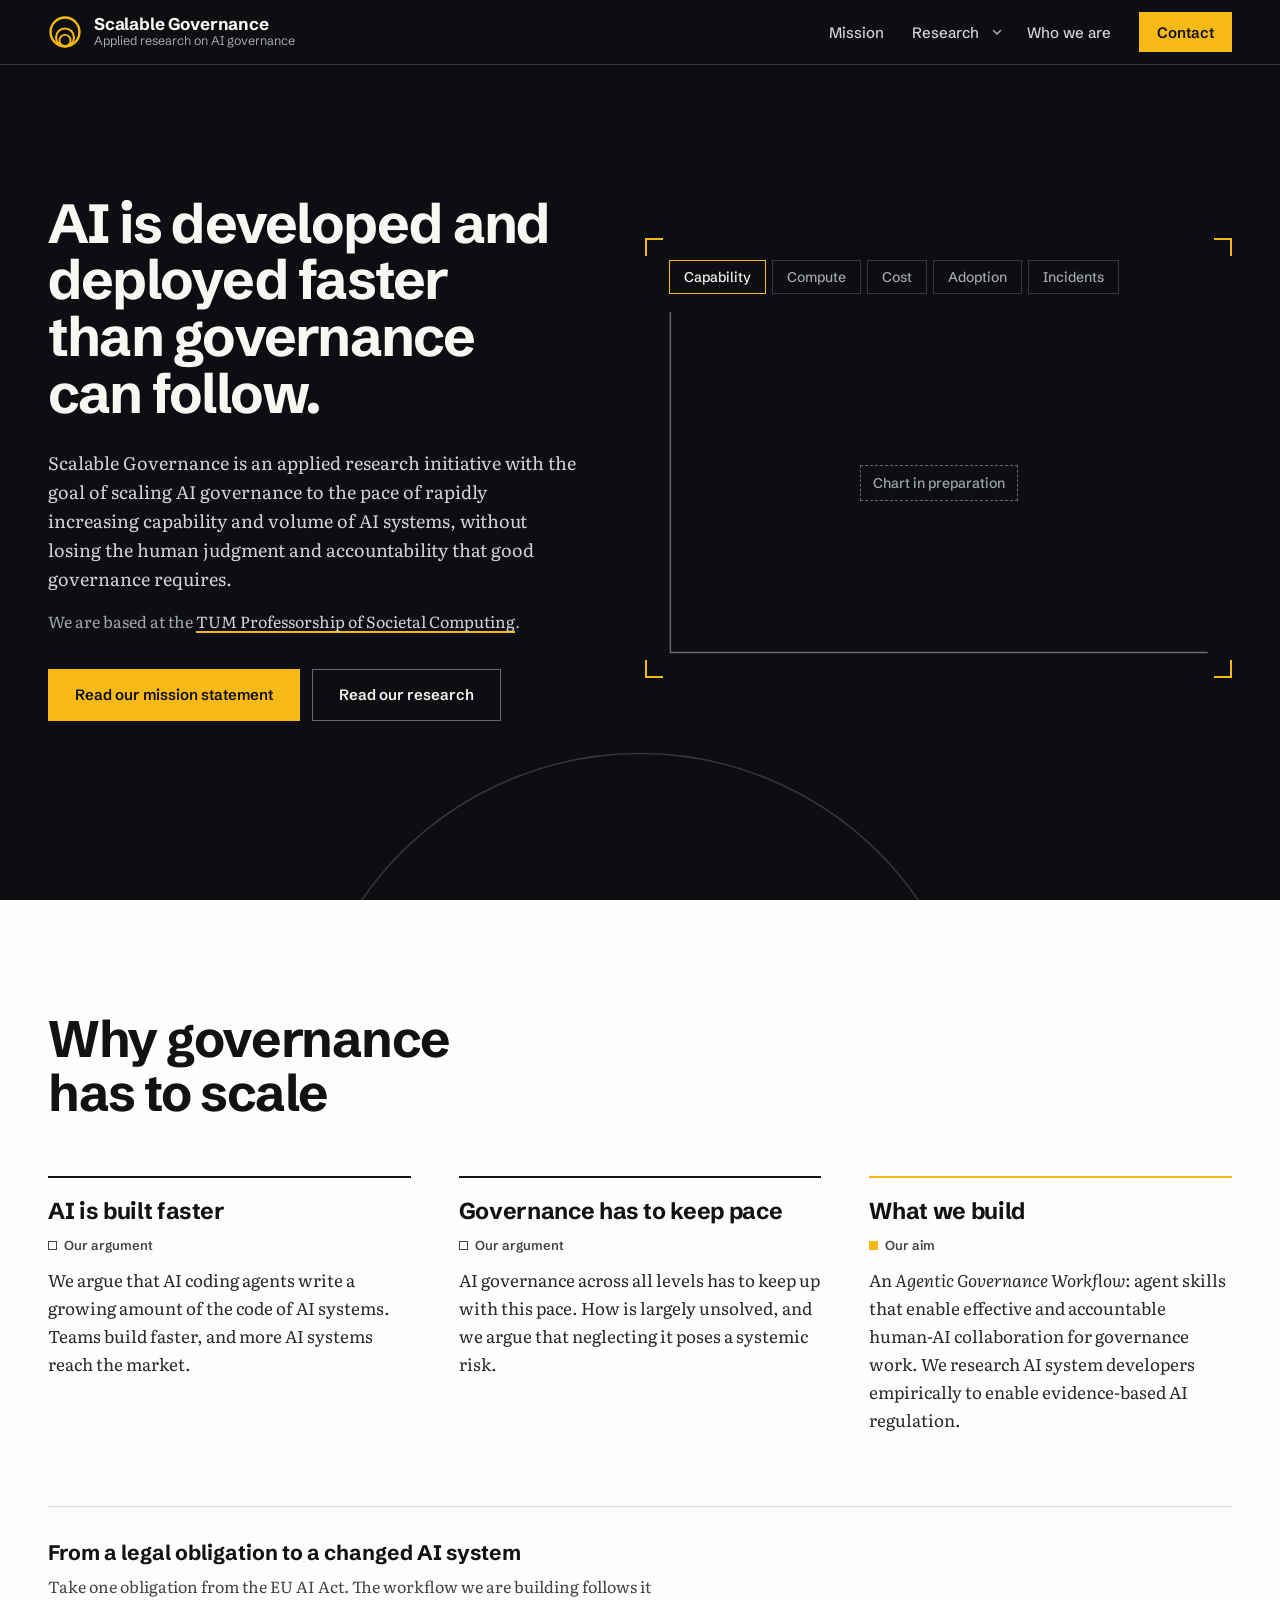
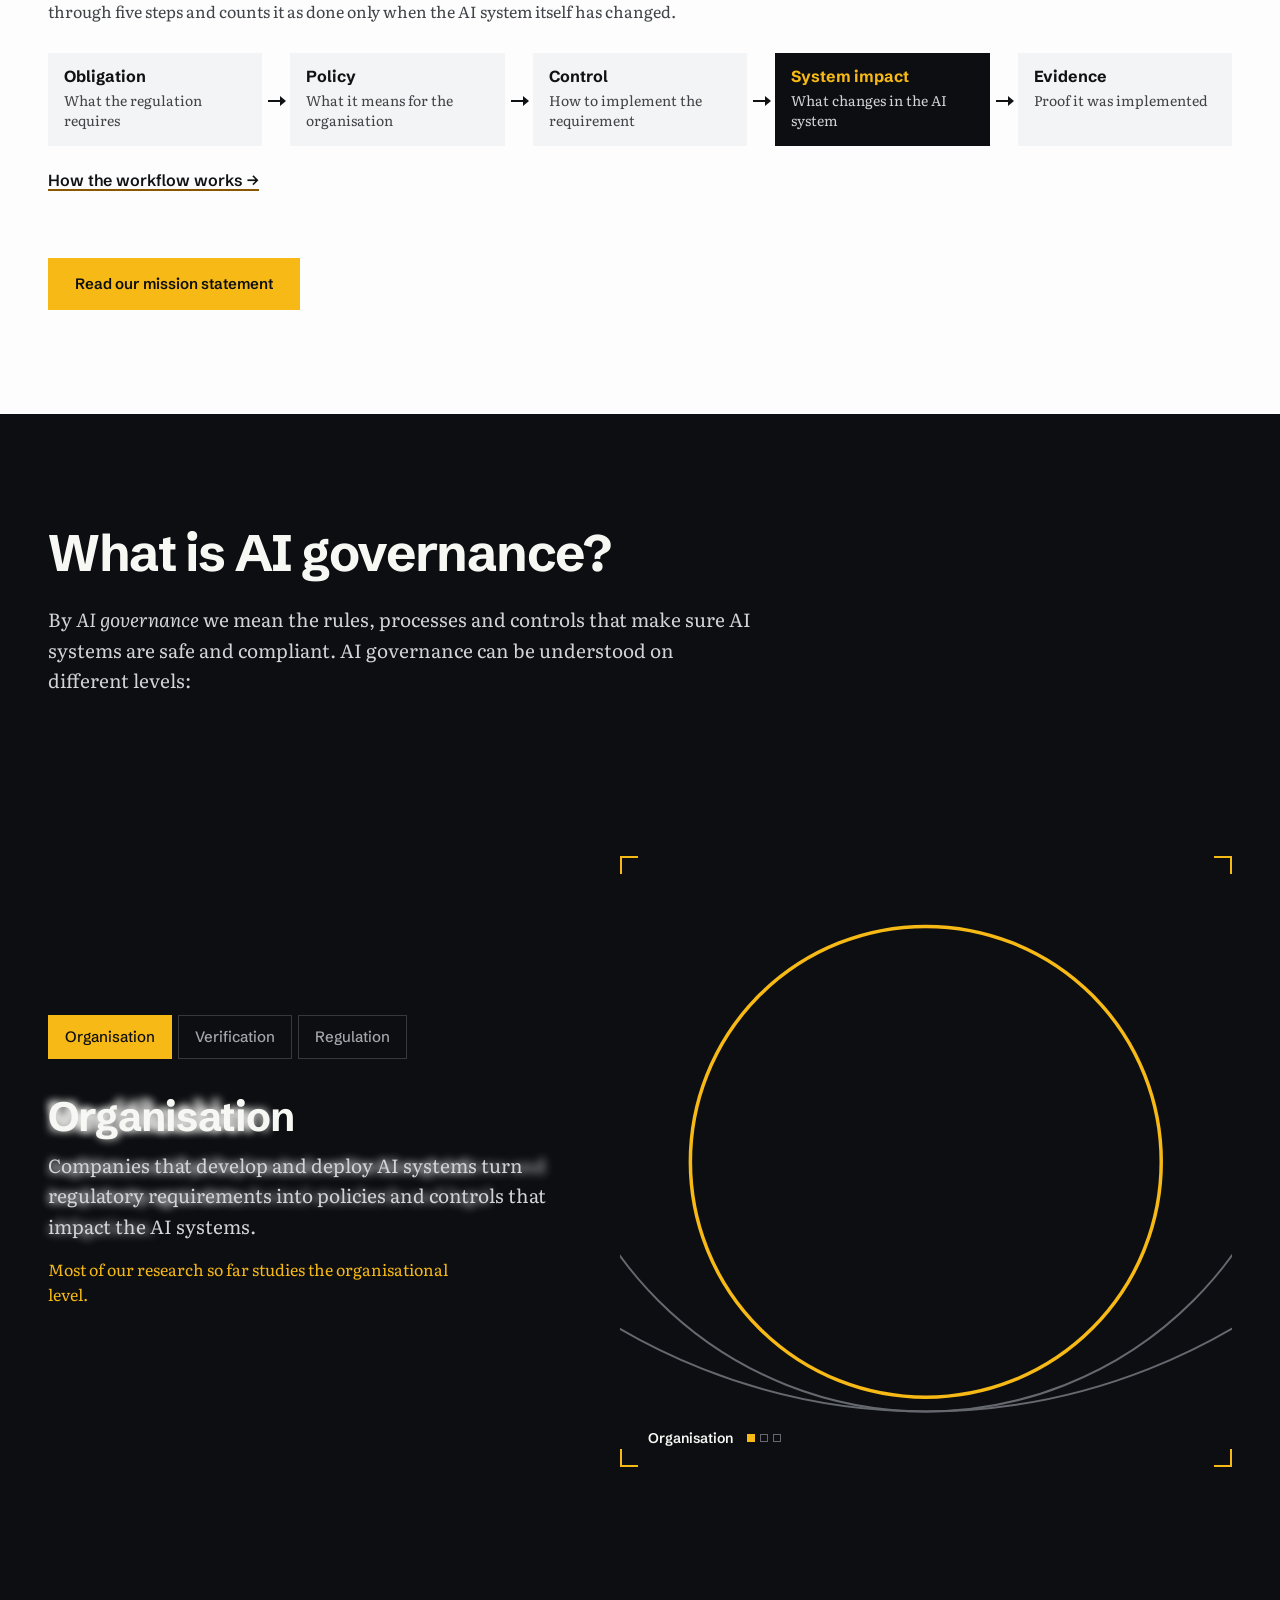
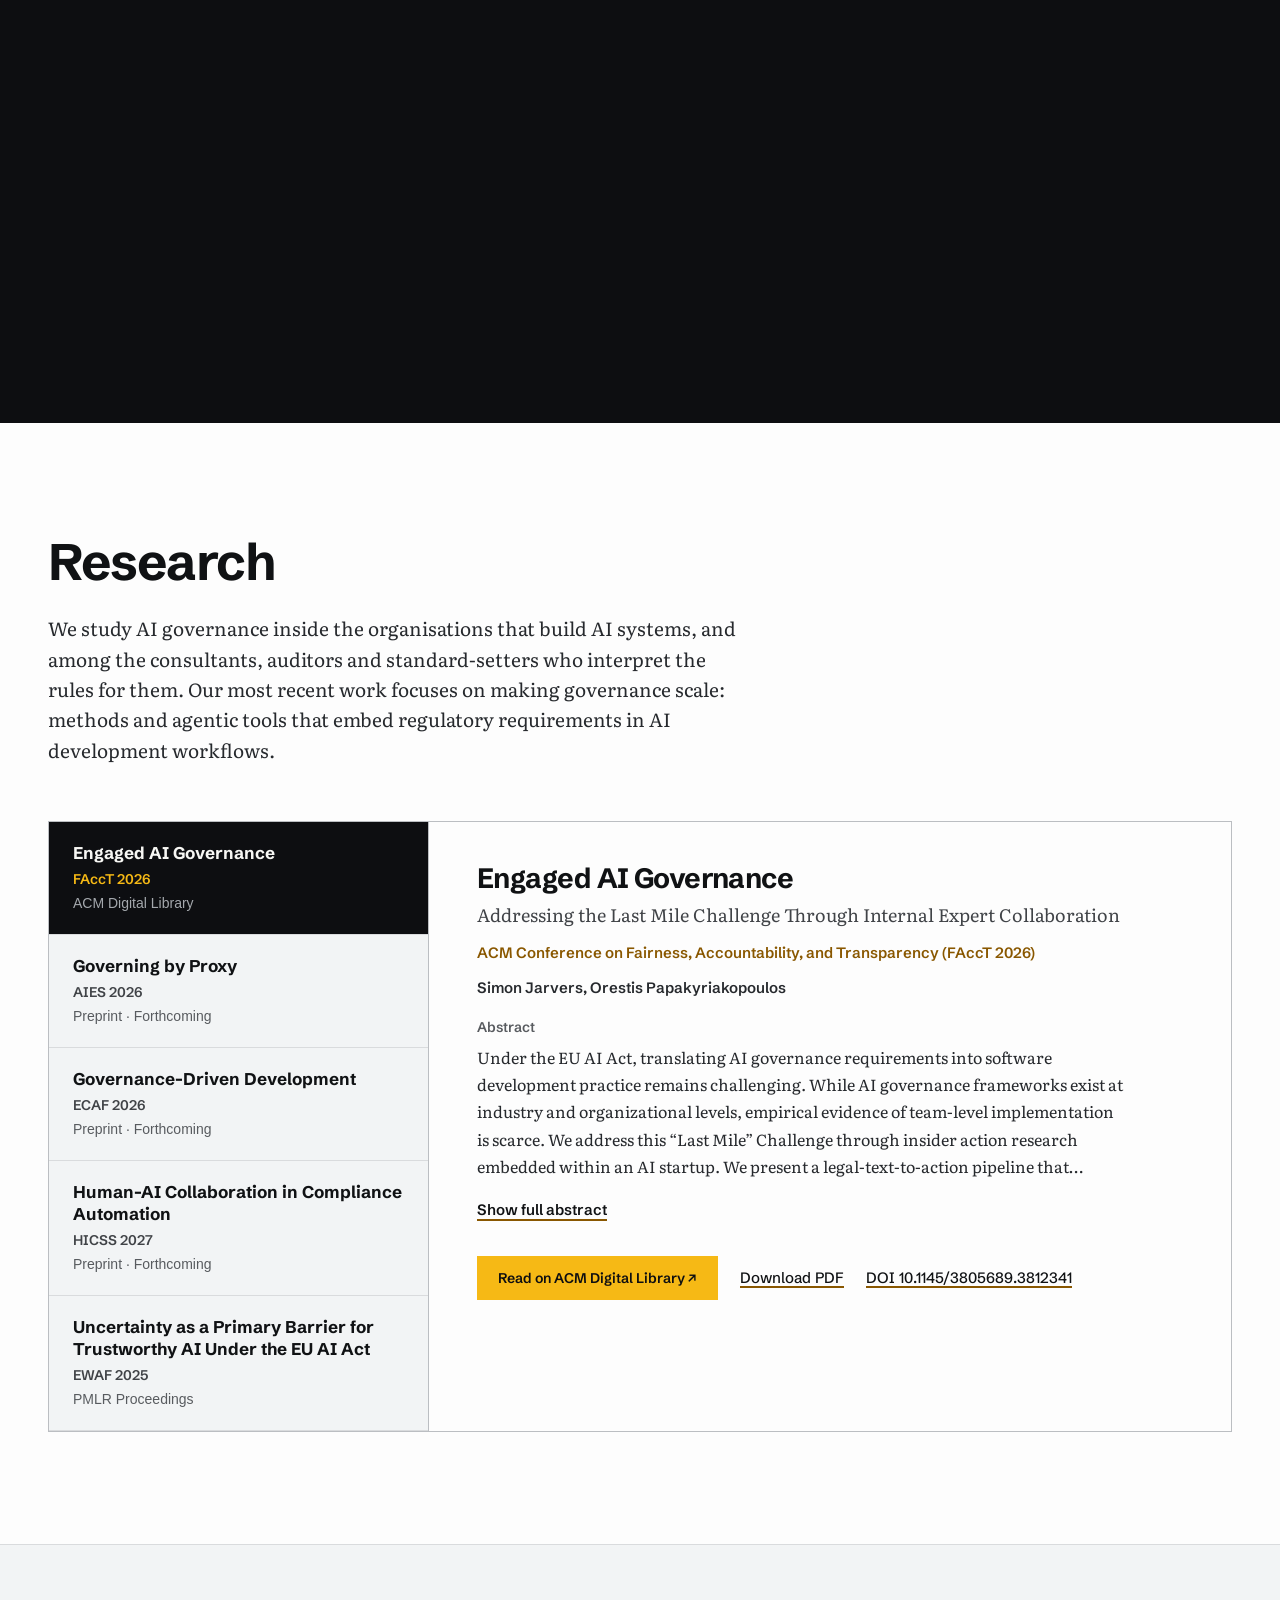
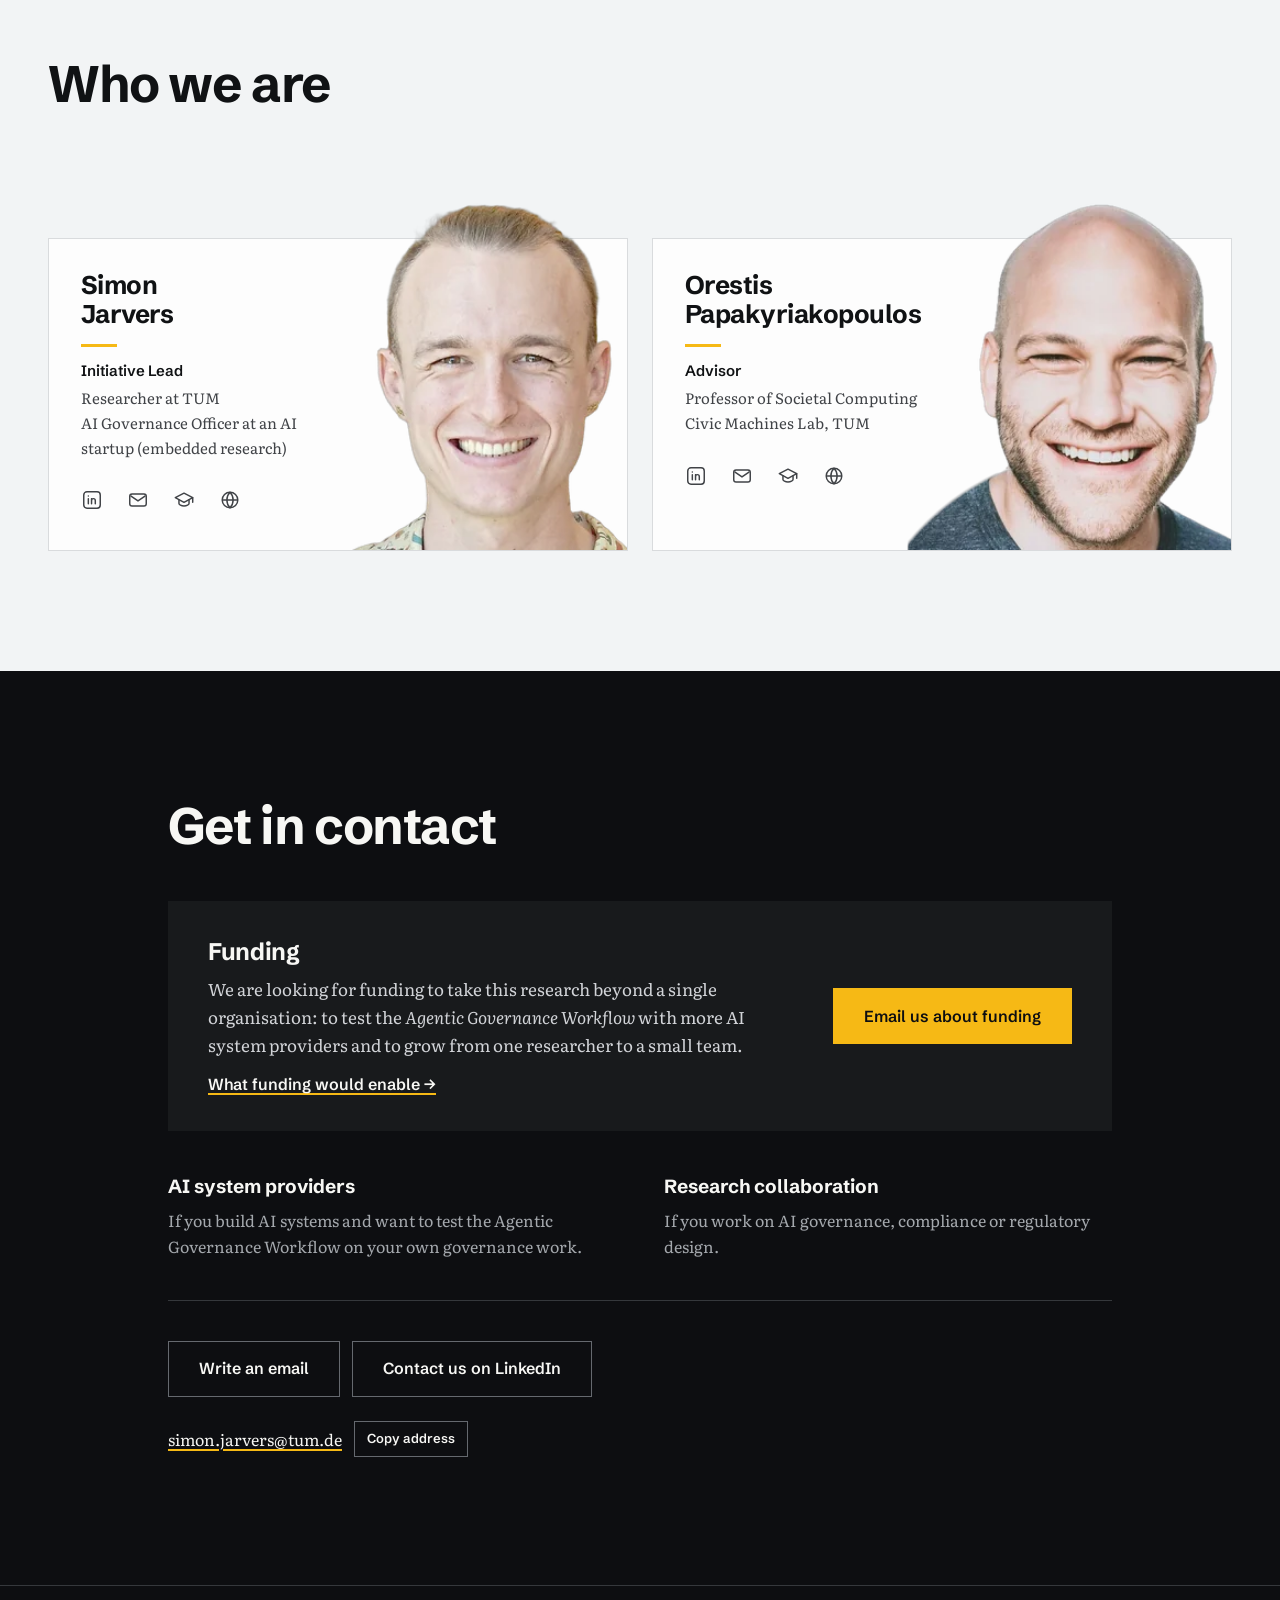
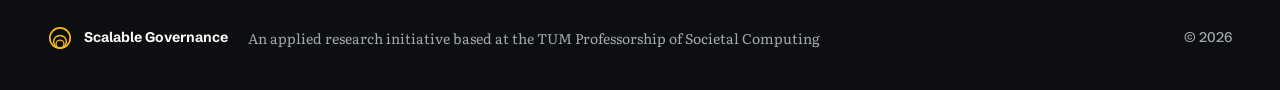
==== commit ae82913f: "feat(design): rebuild site in the powers of ten visual world Replace the blue Outfit/Bitter look wit" ====
--- a/index.html
+++ b/index.html
@@ -8,18 +8,17 @@
 <meta property="og:title" content="Scalable Governance">
 <meta property="og:description" content="Applied research on AI governance, based at the TUM Professorship of Societal Computing.">
 <meta property="og:type" content="website">
-<meta name="theme-color" content="#f4f5f7">
-<link rel="icon" href="assets/img/logo.svg" type="image/svg+xml">
+<meta name="theme-color" content="#0e1013">
+<link rel="icon" href="assets/img/favicon.svg" type="image/svg+xml">
 <link rel="preconnect" href="https://fonts.googleapis.com">
 <link rel="preconnect" href="https://fonts.gstatic.com" crossorigin>
-<link rel="stylesheet" href="https://fonts.googleapis.com/css2?family=Outfit:wght@400;500;600;700;800&amp;family=Bitter:wght@400;500;600&amp;display=swap">
+<link rel="stylesheet" href="https://fonts.googleapis.com/css2?family=Literata:ital,opsz,wght@0,7..72,400..600;1,7..72,400&amp;family=Schibsted+Grotesk:wght@400..800&amp;display=swap">
 <link rel="stylesheet" href="assets/css/style.css">
 <script>document.documentElement.classList.add('js');</script>
 <script src="assets/js/main.js" defer></script>
 </head>
 <body>
 <a class="skip-link" href="#main">Skip to content</a>
-<canvas id="dot-grid" aria-hidden="true"></canvas>
 
 <header class="site-nav" id="site-nav">
   <div class="site-nav__inner">
@@ -52,8 +51,8 @@
 
 <main id="main">
 
-  <!-- Hero -->
-  <section class="hero" id="top" data-grid-section>
+  <!-- Hero: the opening frame -->
+  <section class="hero frame" id="top">
     <div class="container hero__inner">
       <div class="hero__text">
         <h1>AI is developed and deployed faster than governance can follow.</h1>
@@ -64,6 +63,46 @@
           <a class="btn btn--secondary btn--md" href="#research">Read our research</a>
         </div>
       </div>
+
+      <!-- Reserved for the acceleration chart from feat/acceleration-chart. Replace this figure when that branch lands. -->
+      <figure class="chart-slot frame-mark" data-slot="acceleration-chart" aria-labelledby="chart-slot-note">
+        <ul class="chart-slot__tabs" aria-hidden="true">
+          <li class="is-active">Capability</li>
+          <li>Compute</li>
+          <li>Cost</li>
+          <li>Adoption</li>
+          <li>Incidents</li>
+        </ul>
+        <div class="chart-slot__plot">
+          <svg class="chart-slot__axes" viewBox="0 0 400 220" preserveAspectRatio="none" aria-hidden="true"><path d="M1 0 V219 H400" fill="none" vector-effect="non-scaling-stroke"/></svg>
+          <p class="chart-slot__note" id="chart-slot-note">Chart in preparation</p>
+        </div>
+      </figure>
+    </div>
+    <svg class="hero__rings" viewBox="0 10 200 200" aria-hidden="true"><circle cx="100" cy="110" r="85"/><circle cx="100" cy="142" r="53"/><circle cx="100" cy="160" r="33"/></svg>
+  </section>
+
+  <!-- Why it has to scale -->
+  <section class="why" id="mission" aria-labelledby="why-title">
+    <div class="container why__inner">
+      <h2 class="section-title" id="why-title">Why governance has to scale</h2>
+      <ol class="beats">
+        <li class="beat">
+          <h3 class="beat__title">AI is built faster</h3>
+          <span class="status status--argument">Our argument</span>
+          <p>We argue that AI coding agents write a growing amount of the code of AI systems. Teams build faster, and more AI systems reach the market.</p>
+        </li>
+        <li class="beat">
+          <h3 class="beat__title">Governance has to keep pace</h3>
+          <span class="status status--argument">Our argument</span>
+          <p>AI governance across all levels has to keep up with this pace. How is largely unsolved, and we argue that neglecting it poses a systemic risk.</p>
+        </li>
+        <li class="beat">
+          <h3 class="beat__title">What we build</h3>
+          <span class="status status--aim">Our aim</span>
+          <p>An <i>Agentic Governance Workflow</i>: agent skills that enable effective and accountable human-AI collaboration for governance work. We research AI system developers empirically to enable evidence-based AI regulation.</p>
+        </li>
+      </ol>
 
       <figure class="hero-chain" aria-labelledby="hero-chain-title">
         <figcaption class="hero-chain__cap">
@@ -79,53 +118,50 @@
         </ol>
         <a class="hero-chain__more" href="agentic-governance-workflow/">How the workflow works →</a>
       </figure>
-    </div>
-  </section>
-
-  <!-- Why it has to scale -->
-  <section class="why" id="mission" aria-labelledby="why-title">
-    <div class="container why__inner">
-      <h2 class="section-title" id="why-title">Why governance has to scale</h2>
-      <ol class="beats">
-        <li class="beat">
-          <span class="status status--argument">Our argument</span>
-          <h3 class="beat__title">AI is built faster</h3>
-          <p>We argue that AI coding agents write a growing amount of the code of AI systems. Teams build faster, and more AI systems reach the market.</p>
-        </li>
-        <li class="beat">
-          <span class="status status--argument">Our argument</span>
-          <h3 class="beat__title">Governance has to keep pace</h3>
-          <p>AI governance across all levels has to keep up with this pace. How is largely unsolved, and we argue that neglecting it poses a systemic risk.</p>
-        </li>
-        <li class="beat">
-          <span class="status status--aim">Our aim</span>
-          <h3 class="beat__title">What we build</h3>
-          <p>An <i>Agentic Governance Workflow</i>: agent skills that enable effective and accountable human-AI collaboration for governance work. We research AI system developers empirically to enable evidence-based AI regulation.</p>
-        </li>
-      </ol>
-
-      <div class="accordion why__accordion">
-        <div class="accordion__item">
-          <h3 class="accordion__heading">
-            <button type="button" class="accordion__trigger" aria-expanded="false" aria-controls="acc-what">
-              <span>What is AI governance?</span><span class="accordion__icon" aria-hidden="true"></span>
-            </button>
-          </h3>
-          <div class="accordion__panel" id="acc-what">
-            <div class="accordion__body">
-              <p>By <em>AI governance</em> we mean the rules, processes and controls that make sure AI systems are safe and compliant. AI governance can be understood on different levels:</p>
-              <ul>
-                <li><b>Organisation:</b> Companies that develop and deploy AI systems turn regulatory requirements into policies and controls that impact the AI systems.</li>
-                <li><b>Verification:</b> Auditors, notified bodies and authorities check conformity against technical standards and legal obligations.</li>
-                <li><b>Regulation:</b> Legislators and policy-makers write AI regulations and keep them up to date.</li>
-              </ul>
-              <p>Most of our research so far studies the organisational level.</p>
-            </div>
-          </div>
-        </div>
-      </div>
 
       <a class="btn btn--primary btn--md" href="mission/">Read our mission statement</a>
+    </div>
+  </section>
+
+  <!-- The three levels: a zoom out through the logo's rings -->
+  <section class="levels frame" id="levels" aria-labelledby="levels-title">
+    <div class="container levels__intro">
+      <h2 class="section-title" id="levels-title">What is AI governance?</h2>
+      <p class="lead">By <em>AI governance</em> we mean the rules, processes and controls that make sure AI systems are safe and compliant. AI governance can be understood on different levels:</p>
+    </div>
+    <div class="levels__track">
+      <div class="levels__stage container">
+        <div class="levels__text">
+          <div class="levels__nav" role="group" aria-label="Levels of AI governance">
+            <button type="button" class="levels__btn" data-level="0" aria-pressed="true">Organisation</button>
+            <button type="button" class="levels__btn" data-level="1" aria-pressed="false">Verification</button>
+            <button type="button" class="levels__btn" data-level="2" aria-pressed="false">Regulation</button>
+          </div>
+          <ol class="levels__list">
+            <li class="level is-active" data-level="0">
+              <h3 class="level__name">Organisation</h3>
+              <p>Companies that develop and deploy AI systems turn regulatory requirements into policies and controls that impact the AI systems.</p>
+              <p class="level__note">Most of our research so far studies the organisational level.</p>
+            </li>
+            <li class="level" data-level="1">
+              <h3 class="level__name">Verification</h3>
+              <p>Auditors, notified bodies and authorities check conformity against technical standards and legal obligations.</p>
+            </li>
+            <li class="level" data-level="2">
+              <h3 class="level__name">Regulation</h3>
+              <p>Legislators and policy-makers write AI regulations and keep them up to date.</p>
+            </li>
+          </ol>
+        </div>
+        <div class="levels__view frame-mark">
+          <svg class="levels__rings" viewBox="0 10 200 200" aria-hidden="true">
+            <circle class="ring" data-level="2" cx="100" cy="110" r="85"/>
+            <circle class="ring" data-level="1" cx="100" cy="142" r="53"/>
+            <circle class="ring is-active" data-level="0" cx="100" cy="160" r="33"/>
+          </svg>
+          <p class="levels__readout" aria-hidden="true"><span class="levels__readout-name">Organisation</span><span class="levels__steps"><i class="is-on"></i><i></i><i></i></span></p>
+        </div>
+      </div>
     </div>
   </section>
 
@@ -243,15 +279,13 @@
               <a class="paper__id" href="papers/2025-ewaf-uncertainty-as-a-primary-barrier.pdf" download>Download PDF</a>
             </div>
           </article>
-
-          <svg class="pubs__rings" viewBox="0 0 200 200" aria-hidden="true"><circle class="ring ring--1" cx="100" cy="110" r="85" stroke-width="5"/><circle class="ring ring--2" cx="100" cy="142" r="53" stroke-width="4.5"/><circle class="ring ring--3" cx="100" cy="160" r="33" stroke-width="4.5"/></svg>
         </div>
       </div>
     </div>
   </section>
 
   <!-- Who we are -->
-  <section class="people" id="who-we-are" data-grid-section aria-labelledby="people-title">
+  <section class="people" id="who-we-are" aria-labelledby="people-title">
     <div class="container people__inner">
       <h2 class="section-title" id="people-title">Who we are</h2>
       <div class="people__grid">
@@ -294,7 +328,7 @@
   </section>
 
   <!-- Contact -->
-  <section class="contact" id="contact" data-grid-section aria-labelledby="contact-title">
+  <section class="contact frame" id="contact" aria-labelledby="contact-title">
     <div class="contact__inner">
       <h2 class="section-title" id="contact-title">Get in contact</h2>
       <div class="contact__funding">
@@ -324,13 +358,15 @@
   </section>
 </main>
 
-<footer class="site-footer">
-  <div class="site-footer__brand">
-    <svg class="site-footer__logo" viewBox="0 10 200 200" aria-hidden="true"><circle cx="100" cy="110" r="85" stroke-width="14"/><circle cx="100" cy="142" r="53" stroke-width="12"/><circle cx="100" cy="160" r="33" stroke-width="11"/></svg>
-    <span class="site-footer__name">Scalable Governance</span>
-    <span class="site-footer__line">An applied research initiative based at the TUM Professorship of Societal Computing</span>
+<footer class="site-footer-wrap frame">
+  <div class="site-footer">
+    <div class="site-footer__brand">
+      <svg class="site-footer__logo" viewBox="0 10 200 200" aria-hidden="true"><circle cx="100" cy="110" r="85" stroke-width="14"/><circle cx="100" cy="142" r="53" stroke-width="12"/><circle cx="100" cy="160" r="33" stroke-width="11"/></svg>
+      <span class="site-footer__name">Scalable Governance</span>
+      <span class="site-footer__line">An applied research initiative based at the TUM Professorship of Societal Computing</span>
+    </div>
+    <p class="site-footer__copy">© 2026</p>
   </div>
-  <p class="site-footer__copy">© 2026</p>
 </footer>
 </body>
 </html>
--- a/assets/css/style.css
+++ b/assets/css/style.css
@@ -1,55 +1,81 @@
-/* Scalable Governance — landing page
-   Tokens follow the Claude Design handoff (docs/design-reference/HANDOFF.md). */
+/* Scalable Governance — site styles
+   World: a continuous change of scale, after the Eames film "Powers of Ten".
+   Black film frames carry the opening, the zoom through the three levels and
+   the contact; white paper carries reading. One frame yellow marks the active
+   frame, the active ring and the primary action. */
 
 :root {
-  /* Surfaces */
-  --bg: oklch(0.97 0.003 260);
-  --surface: oklch(0.995 0.002 260);
-  --surface-alt: oklch(0.975 0.004 260);
-  --mission-band: oklch(0.94 0.014 260);
-  --portrait-circle: oklch(0.91 0.015 260);
-
-  /* Lines */
-  --divider-strong: oklch(0.88 0.008 260);
-  --divider: oklch(0.90 0.005 260);
-  --border-light: oklch(0.92 0.005 260);
-
-  /* Brand */
-  --blue: oklch(0.48 0.19 260);
-  --blue-hover: oklch(0.43 0.20 260);
-  --link-hover: oklch(0.38 0.16 260);
-  --violet: oklch(0.38 0.20 280);
-  --indigo: oklch(0.43 0.15 270);
-  --chip: oklch(0.95 0.02 260);
-  --chip-text: oklch(0.30 0.10 260);
-  --domain-gov: oklch(0.95 0.025 260);
-  --domain-human: oklch(0.96 0.005 260);
-  --domain-product: oklch(0.95 0.025 280);
-  --tooltip-bg: oklch(0.20 0.02 260);
-  --tooltip-text: oklch(0.98 0.003 260);
+  /* Frame (dark) */
+  --frame: oklch(0.165 0.005 255);
+  --frame-raise: oklch(0.215 0.006 255);
+  --frame-line: oklch(0.34 0.008 255);
+  --frame-line-strong: oklch(0.52 0.01 255);
+  --frame-ink: oklch(0.975 0.003 95);
+  --frame-text: oklch(0.87 0.006 255);
+  --frame-muted: oklch(0.73 0.008 255);
+
+  /* Frame yellow */
+  --yellow: oklch(0.82 0.165 84);
+  --yellow-hover: oklch(0.88 0.15 92);
+  --on-yellow: oklch(0.165 0.005 255);
+  --ochre: oklch(0.50 0.11 72);
+
+  /* Paper (light) */
+  --paper: oklch(0.995 0 0);
+  --paper-2: oklch(0.965 0.003 255);
+  --line: oklch(0.89 0.004 255);
+  --line-strong: oklch(0.80 0.006 255);
+  --ink: oklch(0.18 0.006 255);
+  --text: oklch(0.28 0.008 255);
+  --text-2: oklch(0.38 0.008 255);
+  --muted: oklch(0.47 0.008 255);
+
+  /* Diagram roles. The old names stay as aliases because inline SVG in the
+     pages references them. */
+  --blue: oklch(0.40 0.055 235);     /* governance, regulator */
+  --violet: oklch(0.50 0.11 72);     /* product, intermediaries */
+  --indigo: oklch(0.26 0.01 255);    /* regulated target, goals */
+  --surface: var(--paper);
   --on-blue: oklch(0.995 0 0);
-  --on-blue-meta: oklch(0.92 0.03 260);
-
-  /* Text */
-  --ink: oklch(0.13 0.02 260);
-  --text-body: oklch(0.28 0.02 260);
-  --text-body-2: oklch(0.32 0.02 260);
-  --text-secondary: oklch(0.35 0.02 260);
-  --text-card: oklch(0.38 0.02 260);
-  --text-sub: oklch(0.40 0.02 260);
-  --muted: oklch(0.45 0.02 260);
-  --muted-2: oklch(0.50 0.03 260);
-  --footer-text: oklch(0.50 0.02 260);
+  --domain-gov: oklch(0.95 0.012 235);
+  --domain-human: oklch(0.965 0.003 255);
+  --domain-product: oklch(0.955 0.03 82);
+
+  /* Scoped roles: paper by default, .frame swaps them */
+  --bg-local: var(--paper);
+  --fg: var(--ink);
+  --fg-body: var(--text);
+  --fg-2: var(--text-2);
+  --fg-muted: var(--muted);
+  --rule: var(--line);
+  --rule-strong: var(--line-strong);
+  --focus: var(--ink);
+  --link-line: var(--ochre);
 
   /* Type */
-  --font-display: Outfit, "Helvetica Neue", Arial, sans-serif;
-  --font-body: Bitter, Georgia, "Times New Roman", serif;
+  --font-display: "Schibsted Grotesk", "Helvetica Neue", Arial, sans-serif;
+  --font-body: Literata, Georgia, "Times New Roman", serif;
   --font-mono: "JetBrains Mono", ui-monospace, Menlo, Consolas, monospace;
 
   /* Layout */
   --container: 1280px;
   --gutter: 48px;
-  --nav-offset: 100px;
+  --nav-h: 64px;
+  --nav-offset: 88px;
+}
+
+.frame {
+  --bg-local: var(--frame);
+  --fg: var(--frame-ink);
+  --fg-body: var(--frame-text);
+  --fg-2: var(--frame-text);
+  --fg-muted: var(--frame-muted);
+  --rule: var(--frame-line);
+  --rule-strong: var(--frame-line-strong);
+  --focus: var(--yellow);
+  --link-line: var(--yellow);
+  background: var(--frame);
+  color: var(--frame-text);
 }
 
 *, *::before, *::after { box-sizing: border-box; }
@@ -58,31 +84,39 @@
   scroll-behavior: smooth;
   scroll-padding-top: var(--nav-offset);
   -webkit-text-size-adjust: 100%;
+  accent-color: var(--yellow);
+  scrollbar-color: var(--frame-line-strong) var(--paper-2);
 }
 
 body {
   margin: 0;
-  background: var(--bg);
-  color: var(--text-body);
+  background: var(--paper);
+  color: var(--text);
   font-family: var(--font-body);
+  font-optical-sizing: auto;
+  caret-color: var(--ochre);
   overflow-x: clip;
 }
 
 img { max-width: 100%; height: auto; display: block; }
 
-a { color: var(--blue); text-decoration: none; }
-a:hover { color: var(--link-hover); }
+a {
+  color: var(--fg);
+  text-decoration: underline;
+  text-decoration-color: var(--link-line);
+  text-decoration-thickness: 2px;
+  text-underline-offset: 3px;
+}
+a:hover { background: var(--yellow); color: var(--on-yellow); text-decoration-color: transparent; }
 
 :focus-visible {
-  outline: 2px solid var(--blue);
+  outline: 2px solid var(--focus);
   outline-offset: 3px;
-  border-radius: 4px;
 }
 
 h1, h2, h3 { text-wrap: balance; }
 
-::selection { background: oklch(0.48 0.19 260 / 0.18); color: var(--ink); }
-html { accent-color: var(--blue); }
+::selection { background: var(--yellow); color: var(--on-yellow); }
 
 .skip-link {
   position: absolute;
@@ -90,14 +124,12 @@
   top: -60px;
   z-index: 200;
   padding: 10px 16px;
-  background: var(--ink);
-  color: var(--on-blue);
-  font-family: var(--font-display);
-  font-weight: 600;
-  border-radius: 6px;
-}
-.skip-link:focus { top: 16px; color: var(--on-blue); }
-.skip-link:hover { color: var(--on-blue); }
+  background: var(--yellow);
+  color: var(--on-yellow);
+  font: 600 15px/1.2 var(--font-display);
+  text-decoration: none;
+}
+.skip-link:focus { top: 12px; }
 
 .container {
   max-width: var(--container);
@@ -105,579 +137,463 @@
   padding-inline: var(--gutter);
 }
 
-main, .site-footer, .site-footer-wrap { position: relative; z-index: 1; }
-
-/* ───────── Dot grid ───────── */
-#dot-grid {
-  position: fixed;
-  inset: 0;
-  width: 100%;
-  height: 100%;
-  pointer-events: none;
-  z-index: 0;
-}
-
-/* ───────── Nav ─────────
-   --t (0 → 1) is set from scroll position in main.js and drives the shrink. */
+/* Frame corners: the yellow square the film draws around what comes next. */
+.frame-mark {
+  --mark: var(--yellow);
+  --mark-len: 18px;
+  --mark-w: 2px;
+  background:
+    linear-gradient(var(--mark) 0 0) top left / var(--mark-len) var(--mark-w),
+    linear-gradient(var(--mark) 0 0) top left / var(--mark-w) var(--mark-len),
+    linear-gradient(var(--mark) 0 0) top right / var(--mark-len) var(--mark-w),
+    linear-gradient(var(--mark) 0 0) top right / var(--mark-w) var(--mark-len),
+    linear-gradient(var(--mark) 0 0) bottom left / var(--mark-len) var(--mark-w),
+    linear-gradient(var(--mark) 0 0) bottom left / var(--mark-w) var(--mark-len),
+    linear-gradient(var(--mark) 0 0) bottom right / var(--mark-len) var(--mark-w),
+    linear-gradient(var(--mark) 0 0) bottom right / var(--mark-w) var(--mark-len);
+  background-repeat: no-repeat;
+}
+
+/* ───────── Nav ───────── */
 .site-nav {
-  --t: 0;
   position: fixed;
   top: 0;
   left: 0;
   right: 0;
   z-index: 100;
-}
-.site-nav__inner {
-  max-width: var(--container);
-  margin: 0 auto;
-  padding: 0 24px;
-}
+  background: var(--frame);
+  border-bottom: 1px solid var(--frame-line);
+  --fg: var(--frame-ink);
+  --focus: var(--yellow);
+}
+.site-nav__inner { max-width: var(--container); margin: 0 auto; padding: 0 var(--gutter); }
 .site-nav__bar {
   position: relative;
   display: flex;
   align-items: center;
   justify-content: space-between;
   gap: 16px;
-  margin-top: calc(20px - 12px * var(--t));
-  padding: calc(20px - 10px * var(--t)) 36px;
-  border-radius: calc(16px - 6px * var(--t));
-  border: 1px solid oklch(0.92 0.005 260 / calc(0.5 + 0.4 * var(--t)));
-  background: oklch(0.97 0.003 260 / calc(0.55 + 0.35 * var(--t)));
-  -webkit-backdrop-filter: blur(24px) saturate(1.5);
-  backdrop-filter: blur(24px) saturate(1.5);
-  box-shadow: 0 2px 20px oklch(0.20 0.02 260 / 0.06);
+  height: var(--nav-h);
 }
 
 .brand {
   display: flex;
   align-items: center;
-  gap: 14px;
-  color: inherit;
+  gap: 12px;
   min-width: 0;
-}
-.brand:hover { color: inherit; }
-.brand__logo {
-  width: calc(56px - 26px * var(--t));
-  height: calc(56px - 26px * var(--t));
-  flex: none;
-  fill: none;
-  stroke: var(--blue);
-}
+  color: var(--frame-ink);
+  text-decoration: none;
+}
+.brand:hover { background: none; color: var(--frame-ink); }
+.brand__logo { width: 34px; height: 34px; flex: none; fill: none; stroke: var(--yellow); }
 .brand__text { display: flex; flex-direction: column; min-width: 0; }
-.brand__name {
-  --title: calc(20px - 5px * var(--t));
-  font-family: var(--font-display);
-  font-weight: 700;
-  font-size: var(--title);
-  line-height: 1.1;
-  color: oklch(0.15 0.02 260);
-}
-.brand__tagline {
-  font-family: var(--font-body);
-  font-size: calc((20px - 5px * var(--t)) * 15 / 24);
-  color: var(--muted-2);
-  letter-spacing: 0.03em;
-}
-/* At rest the design pins the tagline at 12.5px. */
-.site-nav:not(.is-scrolled) .brand__tagline { font-size: 12.5px; }
+.brand__name { font: 700 17px/1.1 var(--font-display); letter-spacing: -0.01em; }
+.brand__tagline { font: 400 12.5px/1.3 var(--font-display); color: var(--frame-muted); }
 
 .nav-links {
   display: flex;
   align-items: center;
-  gap: calc(28px - 6px * var(--t));
+  gap: 4px;
   margin: 0;
   padding: 0;
   list-style: none;
 }
 .nav-links a {
-  font-family: var(--font-body);
-  font-size: calc(15px - 2px * var(--t));
-  font-weight: 500;
-  color: var(--text-secondary);
-  transition: color 0.2s;
-}
-.nav-links a:hover { color: var(--blue); }
-.nav-links__group { position: relative; display: flex; align-items: center; gap: 2px; }
+  display: inline-flex;
+  align-items: center;
+  min-height: 40px;
+  padding: 0 12px;
+  font: 500 15px/1 var(--font-display);
+  color: var(--frame-text);
+  text-decoration: none;
+}
+.nav-links a:hover { background: var(--frame-raise); color: var(--frame-ink); }
+.nav-links a[aria-current="page"],
+.nav-links__group:has(a[aria-current="page"]) > a { color: var(--yellow); }
+.nav-links__group { position: relative; display: flex; align-items: center; }
 .nav-sub-toggle {
   display: inline-grid;
   place-items: center;
-  width: 24px;
-  height: 24px;
+  width: 28px;
+  height: 40px;
+  margin-left: -8px;
   padding: 0;
   border: 0;
-  border-radius: 5px;
   background: transparent;
-  color: var(--text-secondary);
+  color: var(--frame-muted);
   cursor: pointer;
 }
 .nav-sub-toggle svg { width: 12px; height: 12px; transition: transform 0.2s; }
-.nav-sub-toggle:hover { color: var(--blue); background: var(--chip); }
+.nav-sub-toggle:hover { color: var(--frame-ink); }
 .nav-sub-toggle[aria-expanded="true"] svg { transform: rotate(180deg); }
 .nav-sub {
   position: absolute;
-  top: calc(100% + 10px);
-  left: -14px;
+  top: calc(100% + 12px);
+  left: 0;
   z-index: 2;
   display: none;
-  min-width: 260px;
+  min-width: 270px;
   margin: 0;
-  padding: 8px;
+  padding: 6px;
   list-style: none;
-  background: var(--surface);
-  border: 1px solid var(--border-light);
-  border-radius: 12px;
-  box-shadow: 0 8px 28px oklch(0.20 0.02 260 / 0.10);
-}
-/* Hover bridge so the pointer can travel from the link into the menu. */
-.nav-sub::before { content: ""; position: absolute; left: 0; right: 0; top: -12px; height: 12px; }
+  background: var(--frame);
+  border: 1px solid var(--frame-line);
+  box-shadow: 0 12px 32px oklch(0 0 0 / 0.35);
+}
+.nav-sub::before { content: ""; position: absolute; left: 0; right: 0; top: -14px; height: 14px; }
 .nav-links__group:hover .nav-sub,
 .nav-links__group.is-open .nav-sub { display: block; }
-.nav-sub a { display: block; padding: 10px 12px; border-radius: 8px; }
-.nav-sub a:hover { background: var(--bg); }
-.nav-sub a[aria-current="page"],
-.nav-links__group:has(a[aria-current="page"]) > a { color: var(--blue); font-weight: 600; }
+.nav-sub a { display: flex; width: 100%; padding: 0 12px; min-height: 42px; }
 .nav-links .nav-links__cta {
-  display: inline-block;
-  padding: calc(9px - 2px * var(--t)) calc(18px - 3px * var(--t));
-  border-radius: 6px;
-  background: var(--blue);
-  color: var(--on-blue);
-  font-family: var(--font-display);
+  margin-left: 12px;
+  padding: 0 18px;
+  background: var(--yellow);
+  color: var(--on-yellow);
   font-weight: 600;
-  transition: background 0.2s;
-}
-.nav-links .nav-links__cta:hover { background: var(--blue-hover); color: var(--on-blue); }
+}
+.nav-links .nav-links__cta:hover { background: var(--yellow-hover); color: var(--on-yellow); }
 
 .nav-toggle {
   display: none;
+  min-height: 40px;
+  padding: 0 14px;
   font: 600 14px/1 var(--font-display);
-  color: var(--blue);
+  color: var(--frame-ink);
   background: transparent;
-  border: 1.5px solid var(--blue);
-  border-radius: 6px;
-  padding: 9px 14px;
+  border: 1.5px solid var(--frame-line-strong);
   cursor: pointer;
 }
+.nav-toggle[aria-expanded="true"] { border-color: var(--yellow); color: var(--yellow); }
 
 /* ───────── Buttons ───────── */
-.button-row { display: flex; flex-wrap: wrap; gap: 16px; }
-.button-row--center { justify-content: center; }
+.button-row { display: flex; flex-wrap: wrap; gap: 12px; }
 
 .btn {
   display: inline-flex;
   align-items: center;
+  justify-content: center;
   gap: 10px;
-  font-family: var(--font-display);
-  font-weight: 600;
-  font-size: 14px;
-  line-height: 1.2;
-  padding: 13px 28px;
-  border-radius: 6px;
+  min-height: 48px;
+  padding: 0 24px;
+  border: 1.5px solid transparent;
+  font: 600 15px/1.2 var(--font-display);
+  text-decoration: none;
   cursor: pointer;
-  transition: background 0.2s, color 0.2s, transform 0.15s;
-}
-.btn:hover { transform: translateY(-1px); }
-.btn:active { transform: translateY(0); }
-.btn--primary { background: var(--blue); color: var(--on-blue); }
-.btn--primary:hover { background: var(--blue-hover); color: var(--on-blue); }
-.btn--secondary {
-  color: var(--blue);
-  border: 1.5px solid var(--blue);
-  padding: 11.5px 26.5px;
-}
-.btn--secondary:hover { background: var(--blue); color: var(--on-blue); }
-.btn--sm { padding: 11px 24px; }
-.btn--md { font-size: 15px; padding: 15px 32px; }
-.btn--lg { font-size: 16px; padding: 16px 36px; border-radius: 8px; }
-.btn--secondary.btn--lg { padding: 14.5px 34.5px; }
+  transition: background-color 0.18s, color 0.18s, border-color 0.18s;
+}
+.btn--primary { background: var(--yellow); color: var(--on-yellow); }
+.btn--primary:hover { background: var(--yellow-hover); color: var(--on-yellow); }
+.btn--secondary { color: var(--fg); border-color: var(--rule-strong); background: transparent; }
+.btn--secondary:hover { border-color: var(--fg); background: var(--fg); color: var(--bg-local); }
+.btn--sm { min-height: 44px; padding: 0 20px; font-size: 14px; }
+.btn--md { min-height: 52px; padding: 0 26px; }
+.btn--lg { min-height: 56px; padding: 0 30px; font-size: 16px; }
 
 /* ───────── Shared type ───────── */
 .section-title {
-  font-family: var(--font-display);
-  font-weight: 600;
-  font-size: clamp(32px, 4.2vw, 50px);
-  line-height: 1.15;
-  letter-spacing: -0.022em;
-  color: var(--ink);
   margin: 0 0 24px;
+  font: 700 clamp(30px, 4vw, 52px)/1.05 var(--font-display);
+  letter-spacing: -0.028em;
+  color: var(--fg);
 }
 .lead {
+  margin: 0;
+  max-width: 64ch;
   font-size: 19px;
-  line-height: 1.65;
-  color: var(--text-secondary);
-  margin: 0;
-  max-width: 68ch;
+  line-height: 1.6;
+  color: var(--fg-2);
   text-wrap: pretty;
 }
-.lead--dark { color: var(--text-body); }
-
-/* ───────── Hero ───────── */
-.hero { position: relative; }
+.lead--dark { color: var(--fg-body); }
+
+/* Claim marks: every statement says whether it is a finding, an argument or an aim. */
+.status {
+  display: inline-flex;
+  align-items: center;
+  gap: 7px;
+  font: 600 13px/1.3 var(--font-display);
+  color: var(--fg-2);
+}
+.status::before {
+  content: "";
+  width: 9px;
+  height: 9px;
+  flex: none;
+  border: 1.5px solid currentColor;
+}
+.status--aim::before { background: var(--yellow); border-color: var(--yellow); }
+.frame .status--aim { color: var(--yellow); }
+
+/* ───────── Hero: the opening frame ───────── */
+.hero {
+  position: relative;
+  overflow: hidden;
+  isolation: isolate;
+}
 .hero__inner {
   display: grid;
-  grid-template-columns: minmax(0, 1fr) minmax(300px, 380px);
-  align-items: center;
-  gap: 48px 72px;
-  padding-top: 176px;
-  padding-bottom: 104px;
-}
-.hero__text { max-width: 780px; }
+  grid-template-columns: minmax(0, 1fr) minmax(0, 1.1fr);
+  align-items: center;
+  gap: 48px 64px;
+  min-height: min(100svh, 980px);
+  padding-top: calc(var(--nav-h) + 72px);
+  padding-bottom: 120px;
+}
 .hero h1 {
-  font-family: var(--font-display);
-  font-weight: 600;
-  font-size: clamp(34px, 4.8vw, 58px);
-  line-height: 1.08;
-  letter-spacing: -0.025em;
-  color: var(--ink);
   margin: 0 0 28px;
-}
-.hero .lead { margin-bottom: 14px; max-width: 64ch; }
-.hero__affiliation {
-  font-size: 16px;
-  color: var(--muted-2);
-  margin: 0 0 40px;
-}
-
-/* Hero compliance chain: the site's signature diagram */
-.hero-chain {
+  font: 700 clamp(38px, 4.3vw, 62px)/1.03 var(--font-display);
+  letter-spacing: -0.032em;
+  color: var(--frame-ink);
+}
+.hero .lead { margin-bottom: 16px; font-size: 18px; }
+.hero__affiliation { margin: 0 0 36px; font-size: 16px; color: var(--frame-muted); }
+.hero__affiliation a { color: var(--frame-text); }
+
+.hero__rings {
+  position: absolute;
+  z-index: -1;
+  left: 50%;
+  bottom: calc(-1 * min(62vw, 900px) * 0.74);
+  width: min(62vw, 900px);
+  transform: translateX(-50%);
+  fill: none;
+  stroke: var(--frame-line);
+  stroke-width: 1.5;
+  pointer-events: none;
+}
+.hero__rings circle { vector-effect: non-scaling-stroke; }
+.hero__rings circle:last-child { stroke: var(--yellow); }
+
+/* Reserved hero slot for the acceleration chart (feat/acceleration-chart). */
+.chart-slot {
+  display: flex;
+  flex-direction: column;
+  gap: 18px;
   margin: 0;
-  padding: 28px 28px 24px;
-  background: var(--surface);
-  border: 1px solid var(--border-light);
-  border-radius: 16px;
-  box-shadow: 0 2px 16px oklch(0 0 0 / 0.05);
-}
-.hero-chain__cap { display: flex; flex-direction: column; gap: 8px; margin: 0 0 22px; }
-.hero-chain__title {
-  font-family: var(--font-display);
-  font-weight: 600;
-  font-size: 17px;
-  line-height: 1.3;
-  color: var(--ink);
-  text-wrap: balance;
-}
-.hero-chain__intro { font-size: 14px; line-height: 1.55; color: var(--text-secondary); text-wrap: pretty; }
-.hero-chain__list { margin: 0; padding: 0; list-style: none; display: flex; flex-direction: column; gap: 22px; }
-.hero-chain__list li {
+  padding: 22px 24px 24px;
+  min-height: 440px;
+}
+.chart-slot__tabs { display: flex; flex-wrap: wrap; gap: 6px; margin: 0; padding: 0; list-style: none; }
+.chart-slot__tabs li {
+  padding: 9px 14px;
+  border: 1px solid var(--frame-line);
+  font: 500 14px/1 var(--font-display);
+  color: var(--frame-muted);
+}
+.chart-slot__tabs .is-active { border-color: var(--yellow); color: var(--frame-ink); }
+.chart-slot__plot { position: relative; flex: 1; display: grid; place-items: center; min-height: 300px; }
+.chart-slot__axes { position: absolute; inset: 0; width: 100%; height: 100%; stroke: var(--frame-line-strong); stroke-width: 1.5; }
+.chart-slot__note {
   position: relative;
-  display: flex;
-  flex-direction: column;
-  gap: 2px;
-  padding: 11px 16px;
-  border-radius: 8px;
-  background: var(--chip);
-}
-.hero-chain__list li + li::before {
-  content: "";
-  position: absolute;
-  left: 50%;
-  top: -18px;
-  width: 14px;
-  height: 14px;
-  transform: translateX(-50%);
-  background: no-repeat center / contain url("data:image/svg+xml,%3Csvg xmlns='http://www.w3.org/2000/svg' viewBox='0 0 20 20'%3E%3Cpath d='M4 6 L10 14 L16 6' fill='none' stroke='%230754c6' stroke-width='2.5' stroke-linecap='round' stroke-linejoin='round'/%3E%3C/svg%3E");
-}
-.hero-chain__list b { font: 600 14px/1.25 var(--font-display); color: var(--chip-text); }
-.hero-chain__list span { font-size: 13px; line-height: 1.4; color: oklch(0.38 0.06 260); }
-.hero-chain__list .hero-chain__key { background: var(--blue); }
-.hero-chain__list .hero-chain__key b,
-.hero-chain__list .hero-chain__key span { color: var(--on-blue); }
-.hero-chain__more {
-  display: inline-flex;
-  align-items: center;
-  min-height: 44px;
-  margin-top: 8px;
-  font-family: var(--font-display);
-  font-weight: 600;
-  font-size: 15px;
+  margin: 0;
+  padding: 8px 12px;
+  border: 1px dashed var(--frame-line-strong);
+  font: 500 14px/1.3 var(--font-display);
+  color: var(--frame-muted);
 }
 
 /* ───────── Why it has to scale ───────── */
-.why {
-  background: var(--mission-band);
-  border-top: 1px solid oklch(0.89 0.02 260);
-}
-.why__inner { padding-block: 96px; }
-.why .section-title { margin-bottom: 44px; }
+.why__inner { padding-block: 112px 104px; }
+.why .section-title { margin-bottom: 56px; max-width: 18ch; }
 .beats {
   display: grid;
   grid-template-columns: repeat(3, minmax(0, 1fr));
-  gap: 28px 40px;
-  margin: 0 0 48px;
+  gap: 40px 48px;
+  margin: 0 0 72px;
   padding: 0;
   list-style: none;
 }
-.beat { padding-top: 22px; border-top: 2px solid var(--ink); }
-.beat:last-child { border-top-color: var(--blue); }
-.beat__title {
-  margin: 14px 0 10px;
-  font-family: var(--font-display);
-  font-weight: 600;
-  font-size: 22px;
-  line-height: 1.25;
-  letter-spacing: -0.01em;
-  color: var(--ink);
-}
-.beat p { margin: 0; font-size: 16px; line-height: 1.65; color: var(--text-body); max-width: 60ch; }
-.status {
-  display: inline-block;
-  padding: 3px 9px;
-  border-radius: 5px;
-  font: 600 12px/1.3 var(--font-display);
-  letter-spacing: 0.02em;
-  color: var(--text-secondary);
-  border: 1px solid var(--divider-strong);
-  background: oklch(0.995 0.002 260 / 0.6);
-}
-.status--aim { color: var(--chip-text); border-color: oklch(0.48 0.19 260 / 0.35); }
-.why__accordion { margin-bottom: 40px; }
-
-/* ───────── Accordion ───────── */
-.accordion {
-  max-width: 720px;
-  margin-bottom: 40px;
-  border-top: 1px solid var(--divider-strong);
-}
-.accordion__item { border-bottom: 1px solid var(--divider-strong); }
-.accordion__heading { margin: 0; font-size: inherit; }
-.accordion__trigger {
-  display: flex;
-  width: 100%;
-  justify-content: space-between;
-  align-items: center;
-  gap: 16px;
-  padding: 18px 0;
-  background: none;
-  border: 0;
+.beat { display: flex; flex-direction: column; align-items: flex-start; gap: 12px; padding-top: 20px; border-top: 2px solid var(--ink); }
+.beat:last-child { border-top-color: var(--yellow); }
+.beat__title { margin: 0; font: 700 23px/1.2 var(--font-display); letter-spacing: -0.015em; color: var(--ink); }
+.beat p { margin: 0; font-size: 17px; line-height: 1.65; color: var(--text); max-width: 60ch; }
+
+/* Compliance chain, one obligation from regulation to the AI system */
+.hero-chain { margin: 0 0 56px; padding: 32px 0 0; border-top: 1px solid var(--line); }
+.hero-chain__cap { display: flex; flex-direction: column; gap: 8px; margin: 0 0 28px; max-width: 70ch; }
+.hero-chain__title { font: 700 21px/1.25 var(--font-display); color: var(--ink); }
+.hero-chain__intro { font-size: 16px; line-height: 1.6; color: var(--text-2); text-wrap: pretty; }
+.hero-chain__list {
+  display: grid;
+  grid-template-columns: repeat(5, minmax(0, 1fr));
+  gap: 28px;
+  margin: 0;
+  padding: 0;
+  list-style: none;
+}
+.hero-chain__list li {
+  position: relative;
+  display: flex;
+  flex-direction: column;
+  gap: 4px;
+  padding: 14px 16px 16px;
+  background: var(--paper-2);
+}
+.hero-chain__list li + li::before {
+  content: "";
+  position: absolute;
+  left: -22px;
+  top: 50%;
+  width: 16px;
+  height: 2px;
+  background: var(--ink);
+}
+.hero-chain__list li + li::after {
+  content: "";
+  position: absolute;
+  left: -10px;
+  top: calc(50% - 4px);
+  border: 5px solid transparent;
+  border-left: 6px solid var(--ink);
+  border-right: 0;
+}
+.hero-chain__list b { font: 700 16px/1.2 var(--font-display); color: var(--ink); }
+.hero-chain__list span { font-size: 14px; line-height: 1.45; color: var(--text-2); }
+.hero-chain__list .hero-chain__key { background: var(--frame); }
+.hero-chain__list .hero-chain__key b { color: var(--yellow); }
+.hero-chain__list .hero-chain__key span { color: var(--frame-text); }
+.hero-chain__more {
+  display: inline-flex;
+  align-items: center;
+  min-height: 44px;
+  margin-top: 12px;
+  font: 600 16px/1.2 var(--font-display);
+}
+
+/* ───────── The three levels: a zoom out through the rings ───────── */
+.levels__intro { padding-top: 112px; padding-bottom: 48px; }
+.levels .lead { color: var(--frame-text); }
+.levels__stage {
+  display: grid;
+  grid-template-columns: minmax(0, 0.9fr) minmax(0, 1.1fr);
+  align-items: center;
+  gap: 48px 72px;
+  padding-bottom: 112px;
+}
+.levels__nav { display: none; gap: 6px; flex-wrap: wrap; margin-bottom: 36px; }
+.levels__btn {
+  min-height: 44px;
+  padding: 0 16px;
+  border: 1px solid var(--frame-line);
+  background: transparent;
+  color: var(--frame-muted);
+  font: 500 15px/1 var(--font-display);
   cursor: pointer;
-  text-align: left;
-  font-family: var(--font-display);
-  font-weight: 600;
-  font-size: 18px;
-  color: var(--ink);
-}
-.accordion__icon {
-  position: relative;
-  flex: none;
-  width: 28px;
-  height: 28px;
-  border-radius: 50%;
-  border: 1.5px solid var(--blue);
-}
-.accordion__icon::before,
-.accordion__icon::after {
-  content: "";
-  position: absolute;
-  left: 50%;
-  top: 50%;
-  width: 11px;
-  height: 1.5px;
-  background: var(--blue);
-  transform: translate(-50%, -50%);
-  transition: transform 0.2s;
-}
-.accordion__icon::after { transform: translate(-50%, -50%) rotate(90deg); }
-.accordion__trigger[aria-expanded="true"] .accordion__icon::after { transform: translate(-50%, -50%) rotate(0deg); }
-
-.accordion__panel {
+  transition: color 0.2s, border-color 0.2s;
+}
+.levels__btn:hover { color: var(--frame-ink); border-color: var(--frame-line-strong); }
+.levels__btn[aria-pressed="true"] { color: var(--on-yellow); background: var(--yellow); border-color: var(--yellow); }
+
+.levels__list { display: flex; flex-direction: column; gap: 36px; margin: 0; padding: 0; list-style: none; }
+.level__name {
+  margin: 0 0 12px;
+  font: 700 clamp(28px, 3.2vw, 44px)/1.05 var(--font-display);
+  letter-spacing: -0.025em;
+  color: var(--frame-ink);
+}
+.level p { margin: 0; max-width: 46ch; font-size: 19px; line-height: 1.6; color: var(--frame-text); }
+.level .level__note { margin-top: 16px; font-size: 16px; color: var(--yellow); }
+
+.levels__view { position: relative; aspect-ratio: 1; padding: 28px; overflow: hidden; }
+.levels__rings { display: block; width: 100%; height: 100%; overflow: visible; fill: none; }
+.levels__rings .ring {
+  stroke: var(--frame-line-strong);
+  stroke-width: 2;
+  vector-effect: non-scaling-stroke;
+  transition: stroke 0.3s;
+}
+.levels__rings .ring.is-active { stroke: var(--yellow); stroke-width: 3.5; }
+.levels__readout {
+  position: absolute;
+  left: 28px;
+  bottom: 22px;
+  display: flex;
+  align-items: center;
+  gap: 14px;
+  margin: 0;
+  font: 600 14px/1 var(--font-display);
+  color: var(--frame-ink);
+}
+.levels__steps { display: flex; gap: 5px; }
+.levels__steps i { width: 8px; height: 8px; border: 1.5px solid var(--frame-line-strong); }
+.levels__steps i.is-on { background: var(--yellow); border-color: var(--yellow); }
+
+/* Scroll-driven mode, switched on by main.js unless motion is reduced. */
+.levels.is-scrolly .levels__track { height: 320svh; }
+.levels.is-scrolly .levels__stage {
+  position: sticky;
+  top: var(--nav-h);
+  height: calc(100svh - var(--nav-h));
+  padding-block: 32px;
+}
+.levels.is-scrolly .levels__nav { display: flex; }
+.levels.is-scrolly .levels__list { display: grid; }
+.levels.is-scrolly .level {
+  grid-area: 1 / 1;
+  opacity: 0;
+  transform: translateY(16px);
+  filter: blur(4px);
+  transition: opacity 0.45s cubic-bezier(0.16, 1, 0.3, 1), transform 0.45s cubic-bezier(0.16, 1, 0.3, 1), filter 0.45s;
+}
+.levels.is-scrolly .level.is-active { opacity: 1; transform: none; filter: none; }
+.levels.is-scrolly .levels__view { max-height: calc(100svh - var(--nav-h) - 64px); justify-self: center; width: 100%; max-width: calc(100svh - var(--nav-h) - 64px); cursor: pointer; }
+
+/* ───────── Research ───────── */
+.research > .container { padding-block: 112px; }
+.research__intro { margin-bottom: 56px; }
+
+.pubs {
   display: grid;
-  grid-template-rows: 1fr;
-  transition: grid-template-rows 0.22s ease, opacity 0.22s ease;
-}
-.js .accordion__panel { grid-template-rows: 0fr; opacity: 0; visibility: hidden; }
-.js .accordion__panel.is-open { grid-template-rows: 1fr; opacity: 1; visibility: visible; }
-.accordion__body {
-  min-height: 0;
-  overflow: hidden;
-  display: flex;
-  flex-direction: column;
-  gap: 14px;
-  padding-right: 48px;
-}
-.accordion__body > :last-child { margin-bottom: 28px; }
-.accordion__body p,
-.accordion__body ul {
-  margin: 0;
-  font-size: 15px;
-  line-height: 1.65;
-  color: var(--text-body-2);
-}
-.accordion__body ul {
-  padding-left: 22px;
+  grid-template-columns: 380px minmax(0, 1fr);
+  min-height: 560px;
+  border: 1px solid var(--line-strong);
+  background: var(--paper);
+}
+.pubs__list { display: flex; flex-direction: column; background: var(--paper-2); border-right: 1px solid var(--line-strong); }
+.pubs__tab {
   display: flex;
   flex-direction: column;
   gap: 6px;
-  line-height: 1.6;
-}
-
-/* ───────── Research ───────── */
-.research {
-  background: var(--bg);
-  border-top: 1px solid var(--border-light);
-}
-.research > .container { padding-block: 80px; }
-.research__intro { max-width: 68ch; margin-bottom: 56px; }
-
-.pubs {
-  max-width: 1100px;
-  display: grid;
-  grid-template-columns: 400px minmax(0, 1fr);
-  min-height: 560px;
-  background: var(--surface);
-  border: 1px solid oklch(0.91 0.01 260);
-  border-radius: 14px;
-  overflow: hidden;
-  box-shadow: 0 2px 16px oklch(0 0 0 / 0.06);
-}
-.pubs__list {
-  display: flex;
-  flex-direction: column;
-  background: var(--surface-alt);
-  border-right: 1px solid var(--border-light);
-}
-.pubs__tab {
-  display: flex;
-  flex-direction: column;
-  gap: 4px;
   padding: 20px 24px;
   text-align: left;
   background: transparent;
   border: 0;
-  border-bottom: 1px solid var(--border-light);
+  border-bottom: 1px solid var(--line);
   cursor: pointer;
-  transition: background 0.2s;
-}
-.pubs__tab:hover { background: oklch(0.955 0.008 260); }
-.pubs__tab:focus-visible { outline-offset: -3px; }
-.pubs__venue {
-  font-family: var(--font-display);
-  font-weight: 600;
-  font-size: 12px;
-  letter-spacing: 0.08em;
-  text-transform: uppercase;
-  color: var(--muted);
-}
-.pubs__title {
-  font-family: var(--font-display);
-  font-weight: 600;
-  font-size: 17px;
-  line-height: 1.3;
-  color: var(--ink);
-}
-.pubs__kind {
-  font-family: var(--font-body);
-  font-size: 13px;
-  line-height: 1.4;
-  color: var(--muted);
-}
-.pubs__tab[aria-selected="true"] { background: var(--blue); }
-.pubs__tab[aria-selected="true"] .pubs__title { color: var(--on-blue); }
-.pubs__tab[aria-selected="true"] .pubs__venue,
-.pubs__tab[aria-selected="true"] .pubs__kind { color: var(--on-blue-meta); }
-
-.pubs__details {
-  position: relative;
-  overflow: hidden;
-  isolation: isolate;
-}
-.pubs__rings {
-  position: absolute;
-  z-index: -1;
-  right: -150px;
-  top: -20px;
-  width: 400px;
-  height: 400px;
-  opacity: 0.18;
-  filter: blur(3px);
-  transform: perspective(400px) rotateY(35deg) rotateX(12deg);
-  pointer-events: none;
-  fill: none;
-}
-/* Ring highlight per research theme: 1 inner, 2 middle, 3 outer. */
-.pubs__rings .ring { stroke: oklch(0.82 0.04 var(--ring-hue, 280)); transition: stroke 0.3s; }
-.pubs__details[data-ring="1"] { --ring-hue: 270; }
-.pubs__details[data-ring="2"] { --ring-hue: 250; }
-.pubs__details[data-ring="3"] { --ring-hue: 280; }
-.pubs__details[data-ring="1"] .ring--3,
-.pubs__details[data-ring="2"] .ring--2,
-.pubs__details[data-ring="3"] .ring--1 { stroke: var(--blue); }
-
-.paper {
-  display: flex;
-  flex-direction: column;
-  gap: 14px;
-  padding: 40px 44px;
-}
-.paper + .paper { border-top: 1px solid var(--border-light); }
+  transition: background-color 0.18s;
+}
+.pubs__tab:hover { background: oklch(0.935 0.004 255); }
+.pubs__tab:focus-visible { outline-offset: -4px; }
+.pubs__title { order: -1; font: 700 17px/1.3 var(--font-display); color: var(--ink); }
+.pubs__venue { font: 600 14px/1.3 var(--font-display); color: var(--text-2); }
+.pubs__kind { font-size: 14px; line-height: 1.4; color: var(--muted); }
+.pubs__tab[aria-selected="true"] { background: var(--frame); }
+.pubs__tab[aria-selected="true"] .pubs__title { color: var(--frame-ink); }
+.pubs__tab[aria-selected="true"] .pubs__venue { color: var(--yellow); }
+.pubs__tab[aria-selected="true"] .pubs__kind { color: var(--frame-muted); }
+
+.pubs__details { position: relative; }
+.paper { display: flex; flex-direction: column; gap: 14px; padding: 40px 48px 44px; }
+.paper + .paper { border-top: 1px solid var(--line); }
 .js .paper + .paper { border-top: 0; }
 .js .paper[hidden] { display: none; }
 .paper p { margin: 0; }
-.paper__venue {
-  display: flex;
-  flex-wrap: wrap;
-  align-items: center;
-  gap: 6px 10px;
-  font-family: var(--font-display);
-  font-weight: 600;
-  font-size: 14px;
-  line-height: 1.4;
-  color: var(--violet);
-}
+.paper__title { order: -1; margin: 0; font: 700 28px/1.15 var(--font-display); letter-spacing: -0.02em; color: var(--ink); }
+.paper__sub { display: block; margin-top: 8px; font: 400 18px/1.45 var(--font-body); letter-spacing: 0; color: var(--text-2); text-wrap: pretty; }
+.paper__venue { display: flex; flex-wrap: wrap; align-items: center; gap: 6px 10px; font: 600 15px/1.4 var(--font-display); color: var(--ochre); }
 .badge {
   display: inline-block;
-  padding: 2px 8px;
-  border: 1px solid currentColor;
-  border-radius: 5px;
-  font-size: 12px;
-  letter-spacing: 0.02em;
+  padding: 3px 8px;
+  background: var(--yellow);
+  color: var(--on-yellow);
+  font: 600 12px/1.2 var(--font-display);
   white-space: nowrap;
 }
-.paper__title {
-  margin: 0;
-  font-family: var(--font-display);
-  font-weight: 600;
-  font-size: 26px;
-  line-height: 1.2;
-  color: var(--ink);
-}
-.paper__sub {
-  display: block;
-  margin-top: 6px;
-  font-family: var(--font-body);
-  font-weight: 400;
-  font-size: 17px;
-  line-height: 1.45;
-  color: var(--text-sub);
-  text-wrap: pretty;
-}
-.paper__authors {
-  font-size: 14px;
-  line-height: 1.5;
-  font-weight: 600;
-  color: var(--text-body);
-}
-.paper .paper__note {
-  margin-top: 2px;
-  font-size: 13px;
-  line-height: 1.5;
-  color: var(--muted-2);
-}
-.paper__abstract {
-  font-size: 15px;
-  line-height: 1.7;
-  color: var(--text-body-2);
-  text-wrap: pretty;
-  max-width: 75ch;
-}
-.abstract { display: flex; flex-direction: column; align-items: flex-start; gap: 6px; }
-.paper .abstract__label {
-  font-family: var(--font-display);
-  font-weight: 600;
-  font-size: 13px;
-  letter-spacing: 0.06em;
-  text-transform: uppercase;
-  color: var(--muted);
-}
+.paper__authors { font: 600 15px/1.5 var(--font-display); color: var(--text); }
+.paper .paper__note { margin-top: 2px; font-size: 14px; line-height: 1.5; color: var(--muted); }
+.paper__abstract { font-size: 16px; line-height: 1.7; color: var(--text); text-wrap: pretty; max-width: 72ch; }
+.abstract { display: flex; flex-direction: column; align-items: flex-start; gap: 8px; margin-top: 4px; }
+.paper .abstract__label { font: 600 14px/1.3 var(--font-display); color: var(--muted); }
 .js .abstract:not(.is-open) .paper__abstract {
   display: -webkit-box;
   -webkit-box-orient: vertical;
@@ -690,40 +606,24 @@
   padding: 0;
   background: none;
   border: 0;
-  font: 600 14px/1.2 var(--font-display);
-  color: var(--blue);
+  font: 600 15px/1.2 var(--font-display);
+  color: var(--ink);
+  text-decoration: underline;
+  text-decoration-color: var(--ochre);
+  text-decoration-thickness: 2px;
+  text-underline-offset: 4px;
   cursor: pointer;
 }
-.abstract__toggle:hover { color: var(--link-hover); }
 .js .abstract__toggle { display: inline-flex; align-items: center; }
-.paper__actions {
-  display: flex;
-  flex-wrap: wrap;
-  align-items: center;
-  gap: 12px 20px;
-  margin-top: 8px;
-}
-.paper__id {
-  font-family: var(--font-body);
-  font-size: 14px;
-  color: var(--muted-2);
-}
-a.paper__id { color: var(--blue); }
-a.paper__id:hover { color: var(--link-hover); }
+.paper__actions { display: flex; flex-wrap: wrap; align-items: center; gap: 12px 22px; margin-top: 10px; }
+.paper__id { font: 500 15px/1.3 var(--font-display); color: var(--muted); }
+a.paper__id { color: var(--ink); }
 
 /* ───────── Who we are ───────── */
-.people {
-  border-top: 1px solid var(--border-light);
-  border-bottom: 1px solid var(--border-light);
-}
-.people__inner { padding-top: 80px; padding-bottom: 120px; }
-.people .section-title { margin-bottom: 44px; }
-.people__grid {
-  display: flex;
-  flex-wrap: wrap;
-  gap: 120px 20px;
-  margin-top: 120px;
-}
+.people { background: var(--paper-2); border-top: 1px solid var(--line); }
+.people__inner { padding-top: 112px; padding-bottom: 120px; }
+.people .section-title { margin-bottom: 0; }
+.people__grid { display: flex; flex-wrap: wrap; gap: 120px 24px; margin-top: 128px; }
 .person {
   /* The cut-out portrait breaks out of the card's top edge, as in a magazine
      profile; the bust sits on the card's bottom edge. */
@@ -732,136 +632,91 @@
   flex: 1;
   min-width: min(100%, 520px);
   min-height: 270px;
-  background: var(--surface);
-  border-radius: 16px;
   padding: 32px 32px 28px;
-  box-shadow: 0 1px 4px rgba(0, 0, 0, 0.06);
+  background: var(--paper);
+  border: 1px solid var(--line);
 }
 .person__text { position: relative; z-index: 1; padding-right: calc(var(--portrait-w) * 0.76); }
 .person__name {
   margin: 0;
-  font-family: var(--font-display);
-  font-weight: 600;
-  font-size: clamp(22px, 2.4vw, 28px);
-  line-height: 1.15;
-  letter-spacing: -0.015em;
+  font: 700 clamp(22px, 2vw, 26px)/1.1 var(--font-display);
+  letter-spacing: -0.02em;
   color: var(--ink);
-  overflow-wrap: anywhere;
-}
-.person__name::after {
-  content: "";
-  display: block;
-  width: 40px;
-  height: 2px;
-  margin: 14px 0;
-  background: oklch(0.75 0.02 260);
-}
-.person__role {
-  margin: 0 0 6px;
-  font-family: var(--font-display);
-  font-weight: 600;
-  font-size: 12px;
-  letter-spacing: 0.08em;
-  text-transform: uppercase;
-  color: var(--blue);
-}
-.person__desc {
-  margin: 0;
-  font-size: 15px;
-  line-height: 1.65;
-  color: var(--text-card);
-}
-.person__links { display: flex; flex-wrap: wrap; gap: 4px; margin: 18px 0 0 -10px; padding: 0; list-style: none; }
+}
+.person__name::after { content: ""; display: block; width: 36px; height: 3px; margin: 16px 0 14px; background: var(--yellow); }
+.person__role { margin: 0 0 6px; font: 600 15px/1.3 var(--font-display); color: var(--ink); }
+.person__desc { margin: 0; font-size: 15px; line-height: 1.65; color: var(--text-2); }
+.person__links { display: flex; flex-wrap: wrap; gap: 2px; margin: 18px 0 0 -11px; padding: 0; list-style: none; }
 .person__link {
   display: grid;
   place-items: center;
   width: 44px;
   height: 44px;
-  border-radius: 10px;
-  color: var(--text-secondary);
-  transition: background 0.2s, color 0.2s;
-}
-.person__link:hover { background: var(--chip); color: var(--blue); }
+  color: var(--text-2);
+  text-decoration: none;
+  transition: background-color 0.18s, color 0.18s;
+}
 .person__link svg { width: 22px; height: 22px; }
-.person__portrait {
-  position: absolute;
-  right: 0;
-  bottom: 0;
-  width: var(--portrait-w);
-  pointer-events: none;
-}
-.person__portrait img {
-  width: 100%;
-  border-bottom-right-radius: 16px;
-}
+.person__portrait { position: absolute; right: 0; bottom: 0; width: var(--portrait-w); pointer-events: none; }
+.person__portrait img { width: 100%; }
 
 /* ───────── Contact ───────── */
-.contact {
-  border-bottom: 1px solid var(--border-light);
-  background: oklch(0.995 0.002 260 / 0.9);
-}
-.contact__inner {
-  max-width: 1000px;
-  margin: 0 auto;
-  padding: 130px var(--gutter);
-  text-align: center;
-}
+.contact__inner { max-width: 1040px; margin: 0 auto; padding: 128px var(--gutter); }
 .contact .section-title { margin-bottom: 48px; }
-.contact h3 {
-  margin: 0 0 6px;
-  font-family: var(--font-display);
-  font-weight: 600;
-  font-size: 18px;
-  color: var(--ink);
-}
+.contact h3 { margin: 0 0 8px; font: 700 19px/1.25 var(--font-display); color: var(--frame-ink); }
 .contact__funding {
   display: flex;
   flex-wrap: wrap;
   align-items: center;
   justify-content: space-between;
-  gap: 24px 40px;
-  padding: 32px 36px;
-  margin-bottom: 8px;
-  text-align: left;
-  background: var(--mission-band);
-  border: 1px solid oklch(0.89 0.02 260);
-  border-radius: 16px;
+  gap: 28px 40px;
+  padding: 36px 40px;
+  background-color: var(--frame-raise);
 }
 .contact__funding-text { flex: 1 1 420px; min-width: 0; }
-.contact__funding h3 { font-size: 22px; }
-.contact__funding p {
-  margin: 0 0 10px;
+.contact__funding h3 { font-size: 24px; letter-spacing: -0.015em; }
+.contact__funding p { margin: 0 0 12px; max-width: 62ch; font-size: 17px; line-height: 1.65; color: var(--frame-text); }
+.contact__more { font: 600 16px/1.3 var(--font-display); }
+.contact__cols {
+  display: grid;
+  grid-template-columns: repeat(2, minmax(0, 1fr));
+  gap: 32px 48px;
+  padding: 44px 0 40px;
+  border-bottom: 1px solid var(--frame-line);
+}
+.contact__cols p { margin: 0; font-size: 16px; line-height: 1.65; color: var(--frame-muted); }
+.contact .contact-actions { margin-top: 40px; }
+
+.contact-actions { display: flex; flex-wrap: wrap; gap: 12px; }
+.contact-address {
+  display: flex;
+  flex-wrap: wrap;
+  align-items: center;
+  gap: 8px 12px;
+  margin: 24px 0 0;
   font-size: 16px;
-  line-height: 1.65;
-  color: var(--text-body);
-  max-width: 62ch;
-}
-.contact__more { font-family: var(--font-display); font-weight: 600; font-size: 15px; }
-.contact__cols {
-  display: flex;
-  flex-wrap: wrap;
-  justify-content: center;
-  gap: 48px;
-  padding: 32px 0;
-  text-align: left;
-  border-bottom: 1px solid var(--divider);
-}
-.contact__cols > div { flex: 1; min-width: 220px; max-width: 360px; }
-.contact__cols p {
-  margin: 0;
-  font-size: 15px;
-  line-height: 1.65;
-  color: var(--muted);
-}
-.contact .contact-actions { margin-top: 40px; }
-.contact-actions--center { justify-content: center; }
-.contact-address--center { justify-content: center; }
+  color: var(--fg-2);
+}
+.copy-btn {
+  min-height: 36px;
+  padding: 0 12px;
+  font: 600 13px/1 var(--font-display);
+  color: var(--fg);
+  background: transparent;
+  border: 1px solid var(--rule-strong);
+  cursor: pointer;
+  transition: border-color 0.18s;
+}
+.copy-btn:hover { border-color: var(--fg); }
+.copy-status { font: 500 14px/1.3 var(--font-display); color: var(--fg-muted); }
+html:not(.js) .copy-btn { display: none; }
 
 /* ───────── Footer ───────── */
+.site-footer-wrap { border-top: 1px solid var(--frame-line); }
 .site-footer {
   max-width: var(--container);
   margin: 0 auto;
-  padding: 48px var(--gutter);
+  padding: 40px var(--gutter);
   display: flex;
   justify-content: space-between;
   align-items: center;
@@ -869,276 +724,198 @@
   gap: 16px;
 }
 .site-footer__brand { display: flex; align-items: center; gap: 12px; flex-wrap: wrap; }
-.site-footer__logo { width: 24px; height: 24px; fill: none; stroke: var(--blue); }
-.site-footer__name {
-  font-family: var(--font-display);
-  font-weight: 600;
-  font-size: 13px;
-  color: var(--text-secondary);
-}
-.site-footer__line { margin-left: 8px; font-size: 13px; color: var(--footer-text); }
-.site-footer__copy { margin: 0; font-size: 13px; color: var(--footer-text); }
+.site-footer__logo { width: 24px; height: 24px; fill: none; stroke: var(--yellow); }
+.site-footer__name { font: 700 14px/1.2 var(--font-display); color: var(--frame-ink); }
+.site-footer__line { margin-left: 8px; font-size: 14px; color: var(--frame-muted); }
+.site-footer__copy { margin: 0; font: 500 14px/1.2 var(--font-display); color: var(--frame-muted); }
 
 /* ═════════ Subpages (Mission, Agentic Governance Workflow) ═════════ */
-.site-footer-wrap { border-top: 1px solid var(--border-light); }
 .sprite { position: absolute; width: 0; height: 0; overflow: hidden; }
-.nav-links a[aria-current="page"] { color: var(--blue); font-weight: 600; }
-
-.page-title { border-bottom: 1px solid var(--border-light); }
-.page-title > .container { padding-top: 170px; padding-bottom: 72px; }
+
+.page-title > .container { padding-top: calc(var(--nav-h) + 96px); padding-bottom: 80px; }
 .page-title h1 {
   margin: 0;
-  font-family: var(--font-display);
-  font-weight: 600;
-  font-size: clamp(38px, 5.2vw, 64px);
-  line-height: 1.04;
-  letter-spacing: -0.028em;
-  color: var(--ink);
-}
-.page-title__sub {
-  margin: 18px 0 28px;
-  font-size: clamp(18px, 2vw, 22px);
-  line-height: 1.5;
-  color: var(--text-secondary);
-}
-.page-title__jump {
-  display: inline-flex;
-  align-items: center;
-  min-height: 44px;
-  font-family: var(--font-display);
-  font-weight: 600;
-  font-size: 16px;
-}
+  font: 700 clamp(40px, 5.6vw, 76px)/1.0 var(--font-display);
+  letter-spacing: -0.032em;
+  color: var(--frame-ink);
+}
+.page-title__sub { margin: 20px 0 28px; max-width: 52ch; font-size: clamp(18px, 2vw, 22px); line-height: 1.5; color: var(--frame-text); }
+.page-title__jump { display: inline-flex; align-items: center; min-height: 44px; font: 600 16px/1.2 var(--font-display); }
 .paper-tags { display: flex; flex-wrap: wrap; gap: 10px; }
 .paper-tag {
   flex: none;
-  font-family: var(--font-display);
-  font-weight: 600;
-  font-size: 13px;
-  line-height: 1.2;
-  color: var(--blue);
-  padding: 6px 14px;
-  border: 1.5px solid var(--blue);
-  border-radius: 5px;
-  background: var(--bg);
-  transition: background 0.2s;
-}
-a.paper-tag:hover { background: var(--chip); color: var(--blue); }
-.paper-tag--violet { color: var(--violet); border-color: var(--violet); }
-a.paper-tag--violet:hover { background: var(--domain-product); color: var(--violet); }
+  padding: 7px 14px;
+  border: 1.5px solid var(--rule-strong);
+  font: 600 14px/1.2 var(--font-display);
+  color: var(--fg);
+  text-decoration: none;
+  transition: border-color 0.18s, background-color 0.18s;
+}
+a.paper-tag:hover { border-color: var(--yellow); background: var(--yellow); color: var(--on-yellow); }
+.paper-tag--violet { border-style: dashed; }
 
 .article-layout {
   display: flex;
   flex-wrap: wrap;
   align-items: flex-start;
-  gap: 48px 72px;
-  padding-top: 72px;
-  padding-bottom: 24px;
-}
-.toc { flex: 0 0 220px; position: sticky; top: 120px; }
-.toc__label {
-  margin: 0 0 14px;
-  font-family: var(--font-display);
-  font-weight: 700;
-  font-size: 12px;
-  letter-spacing: 0.08em;
-  text-transform: uppercase;
-  color: var(--muted-2);
-}
+  gap: 48px 80px;
+  padding-top: 80px;
+  padding-bottom: 32px;
+}
+.toc { flex: 0 0 220px; position: sticky; top: calc(var(--nav-h) + 40px); }
+.toc__label { margin: 0 0 14px; font: 600 14px/1.3 var(--font-display); color: var(--muted); }
 .toc__list { margin: 0; padding: 0; list-style: none; display: flex; flex-direction: column; }
 .toc__list a {
+  position: relative;
   display: block;
-  padding: 7px 0 7px 14px;
-  border-left: 2px solid var(--divider);
-  font-size: 14px;
-  line-height: 1.4;
+  padding: 8px 0 8px 18px;
+  border-left: 1px solid var(--line-strong);
+  font: 500 15px/1.35 var(--font-display);
   color: var(--muted);
-  transition: color 0.2s, border-color 0.2s;
-}
-.toc__list a:hover { color: var(--blue); }
-.toc__list a.is-active { color: var(--blue); border-left-color: var(--blue); font-weight: 600; }
+  text-decoration: none;
+  transition: color 0.18s;
+}
+.toc__list a:hover { background: none; color: var(--ink); }
+.toc__list a.is-active { color: var(--ink); font-weight: 600; }
+.toc__list a.is-active::before {
+  content: "";
+  position: absolute;
+  left: -5px;
+  top: 50%;
+  width: 9px;
+  height: 9px;
+  transform: translateY(-50%);
+  background: var(--yellow);
+  outline: 1.5px solid var(--ink);
+}
 
 .article { flex: 1 1 480px; min-width: 0; max-width: 740px; }
 .article--wide { max-width: 1100px; }
 .article__section {
-  padding-bottom: 48px;
-  margin-bottom: 56px;
-  border-bottom: 1px solid var(--divider);
-  scroll-margin-top: 110px;
+  padding-bottom: 56px;
+  margin-bottom: 64px;
+  border-bottom: 1px solid var(--line);
+  scroll-margin-top: calc(var(--nav-h) + 32px);
 }
 .article__section--last { border-bottom: 0; }
 .article__section:has(+ .support) { border-bottom: 0; padding-bottom: 0; }
 .article h2 {
   margin: 0 0 24px;
-  font-family: var(--font-display);
-  font-weight: 600;
-  font-size: clamp(27px, 3.1vw, 36px);
-  line-height: 1.18;
-  letter-spacing: -0.02em;
-  color: var(--ink);
-}
-.article h3:not(.accordion__heading) {
-  margin: 40px 0 16px;
-  font-family: var(--font-display);
-  font-weight: 600;
-  font-size: 21px;
-  color: var(--ink);
-}
-.article p {
-  margin: 0 0 20px;
-  font-size: 17px;
-  line-height: 1.75;
-  color: var(--text-body);
-  text-wrap: pretty;
-}
+  font: 700 clamp(28px, 3.2vw, 40px)/1.1 var(--font-display);
+  letter-spacing: -0.025em;
+  color: var(--fg);
+}
+.article h3:not(.accordion__heading) { margin: 44px 0 16px; font: 700 22px/1.25 var(--font-display); color: var(--fg); }
+.article p { margin: 0 0 20px; font-size: 17px; line-height: 1.75; color: var(--fg-body); text-wrap: pretty; }
 .article--wide > section > p,
 .article--wide .split__text p { max-width: 72ch; }
 .article section > p:last-child, .two-col p:last-child, .split__text p:last-child { margin-bottom: 0; }
-.article .article__lead {
-  margin-bottom: 28px;
-  font-size: 20px;
-  line-height: 1.6;
-  color: oklch(0.18 0.02 260);
-  max-width: 64ch;
-}
-.article--wide .article__lead { margin-bottom: 32px; }
-.inline-link { border-bottom: 1px solid oklch(0.48 0.19 260 / 0.4); }
-
-.figure {
-  margin: 32px 0 36px;
-  padding: 32px 28px;
-  background: var(--surface);
-  border: 1px solid var(--border-light);
-  border-radius: 14px;
-}
+.article .article__lead { margin-bottom: 28px; max-width: 60ch; font-size: 21px; line-height: 1.55; color: var(--fg); }
+.inline-link { text-decoration-color: var(--ochre); }
+
+.figure { margin: 36px 0 40px; padding: 32px 28px; background: var(--paper); border: 1px solid var(--line-strong); }
 .figure--center { display: flex; justify-content: center; }
-.figure__title {
-  margin: 0;
-  font-family: var(--font-display);
-  font-weight: 600;
-  font-size: 18px;
-  line-height: 1.3;
-  color: var(--ink);
-}
+.figure__title { margin: 0; font: 700 18px/1.3 var(--font-display); color: var(--ink); }
 
 /* Compliance chain (Mission) */
 .chain { display: flex; align-items: center; gap: 6px; margin: 0; padding: 0; list-style: none; }
 .chain li {
   flex: 1 1 0;
   min-width: 0;
-  padding: 12px 6px;
-  border-radius: 8px;
+  padding: 14px 6px;
   text-align: center;
-  font-family: var(--font-display);
-  font-weight: 600;
-  font-size: 13px;
-  line-height: 1.2;
-  background: var(--chip);
-  color: var(--chip-text);
+  font: 700 14px/1.2 var(--font-display);
+  background: var(--paper-2);
+  color: var(--ink);
 }
 .chain li + li { margin-left: 24px; position: relative; }
 .chain li + li::before {
   content: "→";
   position: absolute;
-  left: -21px;
+  left: -22px;
   top: 50%;
   transform: translateY(-50%);
-  font-size: 18px;
-  font-weight: 400;
-  color: var(--blue);
-}
-.chain .chain__key { background: var(--blue); color: var(--on-blue); }
+  font: 400 18px/1 var(--font-display);
+  color: var(--ink);
+}
+.chain .chain__key { background: var(--frame); color: var(--yellow); }
 
 /* Regulatory chain (Mission) */
 .reg-chain { width: 100%; max-width: 300px; height: auto; overflow: visible; }
-.reg-chain__label { font: 700 12px var(--font-display); letter-spacing: 0.09em; text-transform: uppercase; fill: var(--muted-2); }
-.reg-chain__box { font: 600 13px var(--font-display); fill: var(--on-blue); }
-.reg-chain__cap { font: 12px var(--font-body); fill: var(--muted-2); }
-.reg-chain__feedback { font: 700 12px var(--font-display); letter-spacing: 0.1em; fill: var(--blue); }
+.reg-chain__label { font: 600 13px var(--font-display); fill: var(--muted); }
+.reg-chain__box { font: 700 13px var(--font-display); fill: var(--on-blue); }
+.reg-chain__cap { font: 12px var(--font-body); fill: var(--muted); }
+.reg-chain__feedback { font: 700 12px var(--font-display); letter-spacing: 0.06em; fill: var(--blue); }
 
 /* Goals (Mission) */
-.goals { margin: 0; padding: 0; list-style: none; counter-reset: goal; display: flex; flex-direction: column; gap: 14px; }
-.goals li {
-  counter-increment: goal;
-  position: relative;
-  padding-left: 38px;
-  font-size: 17px;
-  line-height: 1.75;
-  color: var(--text-body);
-}
+.goals { margin: 0; padding: 0; list-style: none; counter-reset: goal; display: flex; flex-direction: column; gap: 16px; }
+.goals li { counter-increment: goal; position: relative; padding-left: 42px; font-size: 17px; line-height: 1.75; color: var(--text); }
 .goals li::before {
   content: counter(goal);
   position: absolute;
   left: 0;
-  top: 4px;
-  width: 24px;
-  height: 24px;
-  border-radius: 50%;
+  top: 3px;
+  width: 26px;
+  height: 26px;
   display: grid;
   place-items: center;
-  background: var(--indigo);
-  color: var(--on-blue);
-  font: 700 12px/1 var(--font-display);
-}
-
-/* Support this work (Mission) and shared contact actions */
-.support {
-  padding: 44px 44px 40px;
-  background: var(--mission-band);
-  border: 1px solid oklch(0.89 0.02 260);
-  border-radius: 16px;
-}
-.aims { margin: 0 0 32px; padding: 0; list-style: none; display: flex; flex-direction: column; gap: 12px; }
-.aims li {
-  position: relative;
-  padding-left: 26px;
-  font-size: 17px;
-  line-height: 1.65;
-  color: var(--text-body);
-}
-.aims li::before {
+  background: var(--frame);
+  color: var(--yellow);
+  font: 700 13px/1 var(--font-display);
+}
+
+/* Support this work (Mission) */
+.support { padding: 48px 48px 44px; }
+.support h2 { color: var(--frame-ink); }
+.aims { margin: 0 0 36px; padding: 0; list-style: none; display: flex; flex-direction: column; gap: 12px; }
+.aims li { position: relative; padding-left: 26px; font-size: 17px; line-height: 1.65; color: var(--frame-text); }
+.aims li::before { content: ""; position: absolute; left: 0; top: 0.6em; width: 10px; height: 10px; background: var(--yellow); }
+.article .contact-address { margin: 24px 0 0; font-size: 16px; color: var(--fg-2); }
+
+/* Accordion (FAQ) */
+.accordion { max-width: 720px; margin-bottom: 40px; border-top: 1px solid var(--line-strong); }
+.accordion__item { border-bottom: 1px solid var(--line-strong); }
+.accordion__heading { margin: 0; font-size: inherit; }
+.accordion__trigger {
+  display: flex;
+  width: 100%;
+  justify-content: space-between;
+  align-items: center;
+  gap: 16px;
+  padding: 20px 0;
+  background: none;
+  border: 0;
+  cursor: pointer;
+  text-align: left;
+  font: 600 18px/1.3 var(--font-display);
+  color: var(--ink);
+}
+.accordion__trigger:hover { color: var(--text-2); }
+.accordion__icon { position: relative; flex: none; width: 28px; height: 28px; border: 1.5px solid var(--ink); }
+.accordion__icon::before,
+.accordion__icon::after {
   content: "";
   position: absolute;
-  left: 2px;
-  top: 0.62em;
-  width: 12px;
-  height: 2px;
-  background: var(--blue);
-}
-.contact-actions { display: flex; flex-wrap: wrap; gap: 16px; }
-.contact-address {
-  display: flex;
-  flex-wrap: wrap;
-  align-items: center;
-  gap: 6px 10px;
-  margin: 20px 0 0;
-  font-size: 15px;
-  color: var(--text-secondary);
-}
-.article .contact-address { margin: 20px 0 0; font-size: 15px; }
-.contact-address a { color: var(--blue); text-decoration: underline; text-underline-offset: 3px; text-decoration-thickness: 1px; }
-.copy-btn {
-  font: 600 13px/1 var(--font-display);
-  color: var(--blue);
-  background: transparent;
-  border: 1px solid oklch(0.48 0.19 260 / 0.45);
-  border-radius: 6px;
-  padding: 7px 10px;
-  cursor: pointer;
-  transition: background 0.2s, border-color 0.2s;
-}
-.copy-btn:hover { background: var(--chip); border-color: var(--blue); }
-.copy-status { font-size: 14px; color: var(--muted); }
-html:not(.js) .copy-btn { display: none; }
-
-/* FAQ uses the hero accordion with slightly larger rows */
+  left: 50%;
+  top: 50%;
+  width: 11px;
+  height: 1.5px;
+  background: var(--ink);
+  transform: translate(-50%, -50%);
+  transition: transform 0.2s;
+}
+.accordion__icon::after { transform: translate(-50%, -50%) rotate(90deg); }
+.accordion__trigger[aria-expanded="true"] .accordion__icon { background: var(--yellow); border-color: var(--yellow); }
+.accordion__trigger[aria-expanded="true"] .accordion__icon::after { transform: translate(-50%, -50%) rotate(0deg); }
+.accordion__panel { display: grid; grid-template-rows: 1fr; transition: grid-template-rows 0.25s cubic-bezier(0.16, 1, 0.3, 1), opacity 0.25s; }
+.js .accordion__panel { grid-template-rows: 0fr; opacity: 0; visibility: hidden; }
+.js .accordion__panel.is-open { grid-template-rows: 1fr; opacity: 1; visibility: visible; }
+.accordion__body { min-height: 0; overflow: hidden; display: flex; flex-direction: column; gap: 14px; padding-right: 48px; }
+.accordion__body > :last-child { margin-bottom: 24px; }
 .accordion--faq { max-width: none; margin-bottom: 0; }
-.accordion--faq .accordion__trigger { padding: 20px 0; line-height: 1.3; }
-.accordion--faq .accordion__body { padding-right: 40px; }
-.accordion--faq .accordion__body > :last-child { margin-bottom: 18px; }
 .accordion--faq .accordion__body p,
-.accordion--faq .accordion__body ul { font-size: 16px; line-height: 1.7; color: oklch(0.30 0.02 260); margin: 0; }
-.accordion--faq .accordion__body ul { gap: 8px; }
+.accordion--faq .accordion__body ul { margin: 0; font-size: 16px; line-height: 1.7; color: var(--text); }
+.accordion__body ul { padding-left: 22px; display: flex; flex-direction: column; gap: 8px; }
 
 /* Glossary terms */
 .term { position: relative; }
@@ -1147,23 +924,23 @@
   color: inherit;
   background: none;
   border: 0;
-  border-bottom: 1.5px dotted var(--blue);
+  border-bottom: 2px dotted var(--ochre);
   padding: 0;
   cursor: help;
 }
+.term.is-open .term__word { background: var(--yellow); color: var(--on-yellow); }
 .term__tip {
   position: absolute;
   left: var(--tip-left, 0px);
   bottom: calc(100% + 10px);
   z-index: 5;
-  width: min(280px, calc(100vw - 32px));
-  padding: 12px 14px;
-  border-radius: 8px;
-  background: var(--tooltip-bg);
-  color: var(--tooltip-text);
-  font: 14px/1.5 var(--font-body);
+  width: min(300px, calc(100vw - 32px));
+  padding: 14px 16px;
+  background: var(--frame);
+  color: var(--frame-text);
+  font: 15px/1.5 var(--font-body);
   text-align: left;
-  box-shadow: 0 6px 24px oklch(0.13 0.02 260 / 0.2);
+  box-shadow: 0 10px 28px oklch(0 0 0 / 0.25);
   display: none;
 }
 .term.is-open .term__tip { display: block; }
@@ -1174,37 +951,17 @@
 .split { display: flex; flex-wrap: wrap; align-items: flex-start; gap: 32px 56px; }
 .split__text { flex: 1 1 380px; min-width: 0; }
 .split__figure { flex: 1 1 400px; min-width: 0; margin: 0; }
-.two-col {
-  display: grid;
-  grid-template-columns: repeat(auto-fit, minmax(min(100%, 340px), 1fr));
-  gap: 0 48px;
-  margin-top: 32px;
-}
+.two-col { display: grid; grid-template-columns: repeat(auto-fit, minmax(min(100%, 340px), 1fr)); gap: 0 48px; margin-top: 32px; }
 
 /* Budget slider (Workflow) */
-.budget { padding: 32px 28px 28px; }
+.budget { --split: 62; padding: 32px 28px 28px; }
 .budget .figure__title { margin-bottom: 10px; }
-.article .budget__note {
-  display: flex;
-  flex-wrap: wrap;
-  align-items: center;
-  gap: 6px 10px;
-  margin: 0 0 24px;
-  font-size: 14px;
-  line-height: 1.5;
-  color: var(--muted);
-}
-.budget { --split: 62; }
+.article .budget__note { display: flex; flex-wrap: wrap; align-items: center; gap: 6px 12px; margin: 0 0 24px; font-size: 15px; line-height: 1.5; color: var(--muted); }
 .budget__track { position: relative; cursor: ew-resize; touch-action: pan-y; user-select: none; }
-.budget__bar {
-  display: flex;
-  height: 44px;
-  border: 2px solid var(--ink);
-  border-radius: 8px;
-  overflow: hidden;
-}
-.budget__docs { flex: var(--split); background: repeating-linear-gradient(135deg, oklch(0.88 0.005 260) 0 8px, oklch(0.94 0.003 260) 8px 16px); }
-.budget__impl { flex: calc(100 - var(--split)); background: repeating-linear-gradient(135deg, var(--blue) 0 8px, oklch(0.56 0.15 260) 8px 16px); }
+.budget__bar { display: flex; height: 44px; border: 2px solid var(--ink); overflow: hidden; }
+/* Hatching is the measuring convention here: shaded share of one bar. */
+.budget__docs { flex: var(--split); background: repeating-linear-gradient(135deg, oklch(0.86 0.004 255) 0 7px, oklch(0.94 0.003 255) 7px 14px); }
+.budget__impl { flex: calc(100 - var(--split)); background: var(--yellow); }
 .budget__thumb-rail { position: absolute; left: 2px; right: 2px; top: 0; bottom: 0; pointer-events: none; }
 .budget__thumb {
   position: absolute;
@@ -1217,24 +974,19 @@
   align-items: center;
   justify-content: center;
   gap: 4px;
-  background: oklch(0.99 0 0);
-  border: 2px solid var(--ink);
-  border-radius: 8px;
-  box-shadow: 0 4px 12px oklch(0 0 0 / 0.15);
+  background: var(--frame);
+  box-shadow: 0 4px 12px oklch(0 0 0 / 0.2);
   pointer-events: auto;
   cursor: ew-resize;
 }
-.budget__thumb svg { width: 12px; height: 12px; fill: var(--blue); }
-.budget__labels {
-  display: grid;
-  grid-template-columns: calc(var(--split) * 1% - 0.7%) 1.4% calc(100% - var(--split) * 1% - 0.7%);
-  margin-top: 16px;
-}
+.budget__thumb svg { width: 12px; height: 12px; fill: var(--yellow); }
+.budget__labels { display: grid; grid-template-columns: calc(var(--split) * 1% - 0.7%) 1.4% calc(100% - var(--split) * 1% - 0.7%); margin-top: 16px; }
 .budget__labels > div { display: flex; flex-direction: column; gap: 4px; min-width: 0; }
 .budget__labels > div:first-child { padding-right: 8px; }
 .article .budget__name { margin: 0; font: 700 15px/1.2 var(--font-display); color: var(--ink); }
-.article .budget__name--impl { color: var(--blue); }
-.article .budget__desc { margin: 0; font-size: 14px; line-height: 1.4; color: oklch(0.42 0.02 260); }
+.article .budget__name--impl { color: var(--ochre); }
+.article .budget__desc { margin: 0; font-size: 14px; line-height: 1.45; color: var(--text-2); }
+.budget .status { font-size: 14px; }
 
 /* GDD cycle (Workflow) */
 .gdd { padding: 36px 32px 32px; margin-top: 24px; }
@@ -1245,16 +997,8 @@
 .gdd__actor svg { width: 34px; height: 36px; flex: none; }
 .gdd__actor--gov { color: var(--blue); }
 .gdd__actor--code { color: var(--violet); }
-
 .gdd__body { display: grid; grid-template-columns: 160px minmax(0, 1fr); gap: 20px; align-items: start; }
-.article .gdd__chain-label {
-  margin: 0 0 16px;
-  padding: 0 4px;
-  font: 700 12px/1.3 var(--font-display);
-  letter-spacing: 0.06em;
-  text-transform: uppercase;
-  color: oklch(0.55 0.03 260);
-}
+.article .gdd__chain-label { margin: 0 0 16px; padding: 0 4px; font: 600 13px/1.3 var(--font-display); color: var(--muted); }
 .gdd__chain-list { margin: 0; padding: 0; list-style: none; display: flex; flex-direction: column; }
 .gdd__chain-list li { display: flex; align-items: center; gap: 10px; }
 .gdd__chain-list li + li { margin-top: 28px; position: relative; }
@@ -1265,56 +1009,31 @@
   top: -21px;
   width: 14px;
   height: 14px;
-  background: no-repeat center / contain url("data:image/svg+xml,%3Csvg xmlns='http://www.w3.org/2000/svg' viewBox='0 0 20 20'%3E%3Cpath d='M4 6 L10 14 L16 6' fill='none' stroke='%230754c6' stroke-width='2.5' stroke-linecap='round' stroke-linejoin='round'/%3E%3C/svg%3E");
-}
-.gdd__chain-list b { display: block; font: 700 12px/1.1 var(--font-display); color: var(--blue); }
-.gdd__chain-list span:last-child { font: 12px/1.35 var(--font-body); color: oklch(0.45 0.02 260); }
-.node {
-  flex: none;
-  width: 36px;
-  height: 36px;
-  border-radius: 50%;
-  display: grid;
-  place-items: center;
-  background: var(--blue);
-}
+  background: no-repeat center / contain url("data:image/svg+xml,%3Csvg xmlns='http://www.w3.org/2000/svg' viewBox='0 0 20 20'%3E%3Cpath d='M4 6 L10 14 L16 6' fill='none' stroke='%2315181c' stroke-width='2.5' stroke-linecap='round' stroke-linejoin='round'/%3E%3C/svg%3E");
+}
+.gdd__chain-list b { display: block; font: 700 13px/1.15 var(--font-display); color: var(--blue); }
+.gdd__chain-list span:last-child { font: 12px/1.35 var(--font-body); color: var(--text-2); }
+.node { flex: none; width: 36px; height: 36px; border-radius: 50%; display: grid; place-items: center; background: var(--blue); }
 .node svg { width: 18px; height: 18px; }
 
 /* Steps sit on a 3-column grid; the domain backgrounds span every row. */
-.gdd__steps {
-  display: grid;
-  grid-template-columns: repeat(3, minmax(0, 1fr));
-  grid-template-rows: auto auto auto auto;
-  margin: 0;
-  padding: 0;
-  list-style: none;
-}
+.gdd__steps { display: grid; grid-template-columns: repeat(3, minmax(0, 1fr)); grid-template-rows: auto auto auto auto; margin: 0; padding: 0; list-style: none; }
 .gdd__domain-bg { grid-row: 1 / -1; }
-.gdd__domain-bg--gov { grid-column: 1; background: var(--domain-gov); border-radius: 12px 0 0 12px; }
+.gdd__domain-bg--gov { grid-column: 1; background: var(--domain-gov); }
 .gdd__domain-bg--human { grid-column: 2; background: var(--domain-human); }
-.gdd__domain-bg--product { grid-column: 3; background: var(--domain-product); border-radius: 0 12px 12px 0; }
-.gdd__domain-label {
-  grid-row: 1;
-  position: relative;
-  padding: 16px 18px 0;
-  font: 700 12px var(--font-display);
-  letter-spacing: 0.06em;
-  text-transform: uppercase;
-}
+.gdd__domain-bg--product { grid-column: 3; background: var(--domain-product); }
+.gdd__domain-label { grid-row: 1; position: relative; padding: 16px 18px 0; font: 700 13px var(--font-display); }
 .gdd__domain-label--gov { grid-column: 1; color: var(--blue); }
-.gdd__domain-label--human { grid-column: 2; color: oklch(0.30 0.02 260); }
+.gdd__domain-label--human { grid-column: 2; color: var(--ink); }
 .gdd__domain-label--product { grid-column: 3; color: var(--violet); }
-
 .step {
   --tone: var(--blue);
-  --ring: oklch(0.48 0.19 260 / 0.15);
   --halo: var(--domain-gov);
   position: relative;
   margin: 26px 14px 0;
   padding: 20px 16px 16px;
-  background: #fff;
-  border-radius: 14px;
-  box-shadow: 0 1px 6px oklch(0.48 0.19 260 / 0.12), 0 0 0 1.5px var(--ring);
+  background: var(--paper);
+  border: 1.5px solid var(--tone);
   align-self: start;
 }
 .step--1 { grid-column: 1; grid-row: 2; }
@@ -1322,15 +1041,14 @@
 .step--3 { grid-column: 3; grid-row: 3; }
 .step--4 { grid-column: 2; grid-row: 4; margin-bottom: 20px; }
 .step--5 { grid-column: 1; grid-row: 4; margin-bottom: 20px; }
-.step--human { --tone: var(--ink); --ring: oklch(0.48 0.19 260 / 0.12); --halo: var(--domain-human); box-shadow: 0 1px 6px oklch(0 0 0 / 0.08), 0 0 0 1.5px var(--ring); }
-.step--product { --tone: var(--violet); --ring: oklch(0.38 0.20 280 / 0.15); --halo: var(--domain-product); box-shadow: 0 1px 6px oklch(0.38 0.20 280 / 0.12), 0 0 0 1.5px var(--ring); }
+.step--human { --tone: var(--ink); --halo: var(--domain-human); }
+.step--product { --tone: var(--violet); --halo: var(--domain-product); }
 .step__num {
   position: absolute;
   left: -12px;
   top: -12px;
   width: 28px;
   height: 28px;
-  border-radius: 50%;
   display: grid;
   place-items: center;
   background: var(--tone);
@@ -1340,35 +1058,24 @@
 }
 .step__actor { position: absolute; right: 10px; top: -14px; width: 34px; height: 36px; }
 .step__domain { display: none; }
-.step__title { display: block; margin-bottom: 6px; font: 700 14px/1.2 var(--font-display); color: var(--ink); padding-right: 30px; }
-.step__text { display: block; font: 12px/1.5 var(--font-body); color: var(--muted); }
-.step__note { display: block; margin-top: 8px; font: 600 12px/1.3 var(--font-display); color: var(--violet); }
+.step__title { display: block; margin-bottom: 6px; padding-right: 30px; font: 700 15px/1.2 var(--font-display); color: var(--ink); }
+.step__text { display: block; font: 13px/1.5 var(--font-body); color: var(--text-2); }
+.step__note { display: block; margin-top: 8px; font: 600 13px/1.3 var(--font-display); color: var(--violet); }
 
 /* Two-layer architecture (Workflow) */
-.layers { border: 2px solid var(--ink); border-radius: 16px; overflow: hidden; background: #fff; }
+.layers { border: 2px solid var(--ink); overflow: hidden; background: var(--paper); }
 .layers p { margin: 0; }
-.layers__compliance { background: var(--divider); padding: 20px 22px 22px; }
+.layers__compliance { background: var(--paper-2); padding: 20px 22px 22px; }
 .layers__workspace { background: var(--domain-gov); padding: 20px 22px 24px; }
 .layers__head { display: flex; flex-wrap: wrap; align-items: center; justify-content: space-between; gap: 12px; margin-bottom: 4px; }
-.article .layers__name { font: 700 12px var(--font-display); letter-spacing: 0.09em; text-transform: uppercase; color: var(--ink); }
+.article .layers__name { font: 700 14px var(--font-display); color: var(--ink); }
 .article .layers__name--blue { color: var(--blue); }
-.article .layers__badge { display: flex; align-items: center; gap: 7px; font: 600 12px var(--font-display); color: var(--ink); }
+.article .layers__badge { display: flex; align-items: center; gap: 7px; font: 600 13px var(--font-display); color: var(--ink); }
 .article .layers__badge--blue { color: var(--blue); }
 .layers__badge svg { width: 21px; height: 22px; flex: none; }
-.article .layers__caption { margin-bottom: 16px; font-size: 12px; line-height: 1.5; color: var(--text-card); }
-.layers__workspace .layers__caption { margin-bottom: 18px; color: var(--text-sub); }
+.article .layers__caption { margin-bottom: 16px; font-size: 13px; line-height: 1.5; color: var(--text-2); }
 .layers__corpus { display: flex; align-items: flex-start; margin: 0; padding: 0; list-style: none; }
-.layers__corpus li {
-  flex: 1 1 0;
-  min-width: 0;
-  display: flex;
-  flex-direction: column;
-  align-items: center;
-  gap: 8px;
-  text-align: center;
-  font: 700 12.5px/1.25 var(--font-display);
-  color: var(--ink);
-}
+.layers__corpus li { flex: 1 1 0; min-width: 0; display: flex; flex-direction: column; align-items: center; gap: 8px; text-align: center; font: 700 13px/1.25 var(--font-display); color: var(--ink); }
 .layers__corpus li + li { position: relative; margin-left: 20px; }
 .layers__corpus li + li::before {
   content: "";
@@ -1377,161 +1084,58 @@
   top: 11px;
   width: 14px;
   height: 14px;
-  background: no-repeat center / contain url("data:image/svg+xml,%3Csvg xmlns='http://www.w3.org/2000/svg' viewBox='0 0 20 20'%3E%3Cpath d='M6 4 L14 10 L6 16' fill='none' stroke='%230754c6' stroke-width='2.5' stroke-linecap='round' stroke-linejoin='round'/%3E%3C/svg%3E");
-}
-.layers__boundary {
-  display: flex;
-  flex-direction: column;
-  gap: 5px;
-  padding: 14px 22px;
-  background: var(--bg);
-  border-top: 2.5px dashed var(--blue);
-  border-bottom: 2.5px dashed var(--blue);
-}
-.article .layers__boundary-title {
-  display: flex;
-  align-items: center;
-  justify-content: center;
-  gap: 8px;
-  font: 700 12px/1.2 var(--font-display);
-  color: var(--ink);
-}
+  background: no-repeat center / contain url("data:image/svg+xml,%3Csvg xmlns='http://www.w3.org/2000/svg' viewBox='0 0 20 20'%3E%3Cpath d='M6 4 L14 10 L6 16' fill='none' stroke='%2315181c' stroke-width='2.5' stroke-linecap='round' stroke-linejoin='round'/%3E%3C/svg%3E");
+}
+.layers__boundary { display: flex; flex-direction: column; gap: 5px; padding: 14px 22px; background: var(--paper); border-top: 2px dashed var(--ink); border-bottom: 2px dashed var(--ink); }
+.article .layers__boundary-title { display: flex; align-items: center; justify-content: center; gap: 8px; font: 700 13px/1.2 var(--font-display); color: var(--ink); }
 .layers__boundary-title svg { width: 16px; height: 16px; flex: none; }
-.article .layers__boundary-text { font-size: 12px; line-height: 1.45; color: var(--muted); text-align: center; }
-.layers__skills {
-  display: grid;
-  grid-template-columns: repeat(2, minmax(0, 1fr));
-  gap: 11px 24px;
-  margin: 0;
-  padding: 0;
-  list-style: none;
-  font: 500 12.5px var(--font-mono);
-  letter-spacing: -0.01em;
-  color: oklch(0.30 0.04 260);
-}
+.article .layers__boundary-text { font-size: 13px; line-height: 1.45; color: var(--text-2); text-align: center; }
+.layers__skills { display: grid; grid-template-columns: repeat(2, minmax(0, 1fr)); gap: 11px 24px; margin: 0; padding: 0; list-style: none; font: 500 13px var(--font-mono); letter-spacing: -0.01em; color: var(--ink); }
 .layers__skills span { color: var(--blue); }
 
 /* Paper list (Workflow) */
-.paper-list { margin: 0; padding: 0; list-style: none; border-top: 1px solid var(--divider-strong); }
+.paper-list { margin: 0; padding: 0; list-style: none; border-top: 1px solid var(--line-strong); }
 .paper-row {
   display: flex;
   align-items: flex-start;
   gap: 20px;
-  padding: 22px 0;
-  border-bottom: 1px solid var(--divider-strong);
+  padding: 22px 12px;
+  border-bottom: 1px solid var(--line-strong);
   color: inherit;
-  transition: background 0.2s;
-}
-.paper-row:hover { background: oklch(0.965 0.006 260); color: inherit; }
+  text-decoration: none;
+  transition: background-color 0.18s;
+}
+.paper-row:hover { background: var(--paper-2); color: inherit; }
 .paper-row .paper-tag { margin-top: 2px; padding: 5px 12px; }
 .paper-row__body { flex: 1; min-width: 0; }
-.paper-row__title { display: block; margin-bottom: 6px; font: 600 18px/1.3 var(--font-display); color: var(--ink); text-wrap: pretty; }
-.paper-row__cite { display: block; font-size: 15px; line-height: 1.5; color: oklch(0.42 0.02 260); }
-.paper-row__pdf { flex: none; margin-top: 4px; font: 600 14px var(--font-display); color: var(--blue); }
-.paper-row--violet .paper-row__pdf { color: var(--violet); }
+.paper-row__title { display: block; margin-bottom: 6px; font: 700 18px/1.3 var(--font-display); color: var(--ink); text-wrap: pretty; }
+.paper-row__cite { display: block; font-size: 15px; line-height: 1.5; color: var(--text-2); }
+.paper-row__pdf { flex: none; margin-top: 4px; font: 600 15px var(--font-display); color: var(--ink); text-decoration: underline; text-decoration-color: var(--ochre); text-decoration-thickness: 2px; text-underline-offset: 3px; }
 
 /* ───────── Responsive ───────── */
 @media (max-width: 1080px) {
-  .hero__inner { grid-template-columns: minmax(0, 1fr); }
-  .hero-chain { max-width: 520px; }
-  .beats { grid-template-columns: minmax(0, 1fr); }
+  .hero__inner { grid-template-columns: minmax(0, 1fr); min-height: 0; }
+  .chart-slot { min-height: 380px; }
+  .beats { grid-template-columns: minmax(0, 1fr); gap: 36px; }
+  .hero-chain__list { grid-template-columns: minmax(0, 1fr); gap: 22px; max-width: 520px; }
+  .hero-chain__list li + li::before { left: 50%; top: -18px; width: 2px; height: 10px; }
+  .hero-chain__list li + li::after { left: calc(50% - 4px); top: -10px; border: 5px solid transparent; border-top: 6px solid var(--ink); border-bottom: 0; }
 }
 
 @media (max-width: 860px) {
   .pubs { grid-template-columns: minmax(0, 1fr); min-height: 0; }
-  .pubs__list { border-right: 0; border-bottom: 1px solid var(--border-light); }
+  .pubs__list { border-right: 0; border-bottom: 1px solid var(--line-strong); }
   .pubs__tab:last-child { border-bottom: 0; }
-}
-
-@media (max-width: 760px) {
-  :root { --gutter: 20px; --nav-offset: 84px; }
-
-  .site-nav__inner { padding: 0 12px; }
-  .site-nav__bar {
-    padding: calc(12px - 4px * var(--t)) 16px;
-    margin-top: calc(12px - 4px * var(--t));
-    border-radius: 12px;
-  }
-  .brand { gap: 10px; flex: 1 1 auto; }
-  .brand__text { overflow: hidden; }
-  .brand__logo { width: 32px; height: 32px; }
-  .brand__name { font-size: 16px; }
-  .site-nav .brand__tagline { font-size: 12px; white-space: nowrap; overflow: hidden; text-overflow: ellipsis; }
-  .nav-toggle { padding: 8px 12px; font-size: 13px; }
-  /* The link list is absolutely positioned here; drop its empty slot from the row gap. */
-  .js .site-nav__bar > nav { margin-left: -16px; }
-
-  .nav-toggle { display: inline-flex; }
-  .js .nav-links {
-    display: none;
-    position: absolute;
-    top: calc(100% + 8px);
-    left: 0;
-    right: 0;
-    flex-direction: column;
-    align-items: stretch;
-    gap: 0;
-    padding: 8px;
-    background: var(--bg);
-    border: 1px solid var(--border-light);
-    border-radius: 12px;
-    box-shadow: 0 8px 28px oklch(0.20 0.02 260 / 0.10);
-  }
-  .js .nav-links.is-open { display: flex; }
-  .js .nav-links a { display: block; padding: 12px 14px; font-size: 16px; }
-  .nav-links__group { display: block; }
-  .nav-sub-toggle { display: none; }
-  .nav-sub, .nav-links__group:hover .nav-sub {
-    position: static;
-    display: block;
-    min-width: 0;
-    padding: 0 0 4px 14px;
-    background: none;
-    border: 0;
-    box-shadow: none;
-  }
-  .nav-sub::before { display: none; }
-  .js .nav-links .nav-sub a { padding: 9px 14px; font-size: 15px; color: var(--muted); border-left: 2px solid var(--divider); border-radius: 0; }
-  html:not(.js) .nav-toggle { display: none; }
-
-  .hero__inner { padding-top: 124px; padding-bottom: 64px; }
-  .hero-chain { padding: 22px 18px 20px; }
-  .lead { font-size: 17px; }
-  .accordion__body { padding-right: 0; }
-
-  .why__inner { padding-block: 64px; }
-  .research > .container { padding-block: 64px; }
-  .research__intro { margin-bottom: 40px; }
-  .paper { padding: 28px 22px; }
-  .paper__title { font-size: 22px; }
-  .pubs__tab { padding: 16px 20px; }
-
-  .people__inner { padding-top: 64px; padding-bottom: 80px; }
-  .people .section-title { margin-bottom: 0; }
-  .people__grid { margin-top: 80px; row-gap: 80px; }
-  /* On phones the portrait sits on the card's top edge and fades out below the shoulders. */
-  .person { --portrait-w: 168px; padding: 24px 22px 18px; min-height: 0; }
-  .person__text { padding-right: 112px; }
-  .person__portrait { top: -64px; bottom: auto; right: -6px; }
-  .person__portrait img {
-    border-radius: 0;
-    -webkit-mask-image: linear-gradient(to bottom, #000 62%, transparent 92%);
-    mask-image: linear-gradient(to bottom, #000 62%, transparent 92%);
-  }
-  .person__name { font-size: 20px; overflow-wrap: normal; word-break: normal; hyphens: manual; }
-
-  .contact__inner { padding-block: 80px; }
-  .contact__cols { gap: 28px; }
-  .contact__cols > div { min-width: 100%; max-width: none; }
-  .contact__funding { padding: 24px 20px; }
-  .contact__funding .btn--lg { width: 100%; justify-content: center; }
-  .js .nav-links .nav-links__cta { display: block; margin-top: 6px; padding: 12px 14px; text-align: center; }
-  .btn--lg { width: 100%; justify-content: center; }
-
-  .site-footer__line { margin-left: 0; flex-basis: 100%; }
-}
-
-@media (max-width: 860px) {
+
+  /* Levels stack: the rings sit above the text. */
+  .levels__stage { grid-template-columns: minmax(0, 1fr); gap: 28px; }
+  .levels__view { order: -1; width: min(100%, 420px); justify-self: center; padding: 18px; }
+  .levels.is-scrolly .levels__stage { align-content: center; padding-block: 20px; gap: 20px; }
+  .levels.is-scrolly .levels__view { width: auto; height: min(42svh, 420px); max-width: 100%; aspect-ratio: 1; }
+  .levels.is-scrolly .levels__nav { margin-bottom: 20px; flex-wrap: nowrap; }
+  .levels__btn { flex: 1 1 0; min-width: 0; padding: 0 8px; font-size: 14px; }
+  .levels__readout { left: 18px; bottom: 14px; }
+
   .toc { position: static; flex-basis: 100%; }
   .gdd__body { grid-template-columns: minmax(0, 1fr); gap: 32px; }
   .gdd__chain-list { flex-direction: row; flex-wrap: wrap; gap: 12px 16px; }
@@ -1542,45 +1146,119 @@
   .gdd__domain-bg, .gdd__domain-label { display: none; }
   .step, .step--1, .step--2, .step--3, .step--4, .step--5 { grid-column: 1; grid-row: auto; margin: 0 0 0 12px; }
   .step { background: var(--halo); }
-  .step__domain {
+  .step__domain { display: block; margin-bottom: 6px; font: 700 13px var(--font-display); color: var(--tone); }
+}
+
+@media (max-width: 760px) {
+  :root { --gutter: 16px; --nav-h: 56px; --nav-offset: 72px; }
+
+  .site-nav__inner { padding: 0 var(--gutter); }
+  .brand { gap: 10px; flex: 1 1 auto; }
+  .brand__text { overflow: hidden; }
+  .brand__logo { width: 30px; height: 30px; }
+  .brand__name { font-size: 16px; }
+  .brand__tagline { white-space: nowrap; overflow: hidden; text-overflow: ellipsis; }
+  .nav-toggle { display: inline-flex; align-items: center; }
+  .js .site-nav__bar > nav { margin-left: -16px; }
+  .js .nav-links {
+    display: none;
+    position: fixed;
+    top: var(--nav-h);
+    left: 0;
+    right: 0;
+    flex-direction: column;
+    align-items: stretch;
+    gap: 0;
+    padding: 8px var(--gutter) 20px;
+    background: var(--frame);
+    border-bottom: 1px solid var(--frame-line);
+    box-shadow: 0 16px 32px oklch(0 0 0 / 0.35);
+  }
+  .js .nav-links.is-open { display: flex; }
+  .js .nav-links a { min-height: 48px; padding: 0 4px; font-size: 17px; }
+  .nav-links__group { display: block; }
+  .nav-sub-toggle { display: none; }
+  .nav-sub, .nav-links__group:hover .nav-sub {
+    position: static;
     display: block;
-    margin-bottom: 6px;
-    font: 700 12px var(--font-display);
-    letter-spacing: 0.06em;
-    text-transform: uppercase;
-    color: var(--tone);
+    min-width: 0;
+    padding: 0 0 6px 14px;
+    background: none;
+    border: 0;
+    box-shadow: none;
   }
-}
-
-@media (max-width: 760px) {
-  .page-title > .container { padding-top: 120px; padding-bottom: 48px; }
+  .nav-sub::before { display: none; }
+  .js .nav-links .nav-sub a { min-height: 44px; font-size: 16px; color: var(--frame-muted); border-left: 1px solid var(--frame-line); padding-left: 14px; }
+  .js .nav-links .nav-links__cta { justify-content: center; margin: 12px 0 0; }
+  html:not(.js) .nav-toggle { display: none; }
+
+  .hero__inner { padding-top: calc(var(--nav-h) + 44px); padding-bottom: 80px; gap: 40px; }
+  .hero .lead, .lead { font-size: 17px; }
+  .chart-slot { min-height: 320px; padding: 16px 16px 18px; }
+  .chart-slot__tabs li { padding: 8px 10px; font-size: 13px; }
+  .chart-slot__plot { min-height: 220px; }
+  .hero__rings { width: 130vw; bottom: calc(-130vw * 0.78); }
+
+  .why__inner, .research > .container { padding-block: 72px; }
+  .why .section-title { margin-bottom: 40px; }
+  .beats { margin-bottom: 56px; }
+  .levels__intro { padding-top: 72px; padding-bottom: 32px; }
+  .levels__stage { padding-bottom: 72px; }
+  .level p { font-size: 17px; }
+  .research__intro { margin-bottom: 40px; }
+  .paper { padding: 28px 20px 32px; }
+  .paper__title { font-size: 23px; }
+  .pubs__tab { padding: 16px 18px; }
+
+  .people__inner { padding-top: 72px; padding-bottom: 80px; }
+  .people__grid { margin-top: 88px; row-gap: 88px; }
+  /* On phones the portrait sits on the card's top edge and fades out below the shoulders. */
+  .person { --portrait-w: 168px; padding: 24px 20px 18px; min-height: 0; }
+  .person__text { padding-right: 112px; }
+  .person__portrait { top: -64px; bottom: auto; right: -6px; }
+  .person__portrait img {
+    -webkit-mask-image: linear-gradient(to bottom, #000 62%, transparent 92%);
+    mask-image: linear-gradient(to bottom, #000 62%, transparent 92%);
+  }
+  .person__name { font-size: 21px; overflow-wrap: normal; word-break: normal; hyphens: manual; }
+
+  .contact__inner { padding-block: 80px; }
+  .contact__cols { grid-template-columns: minmax(0, 1fr); gap: 24px; }
+  .contact__funding { padding: 26px 20px; }
+  .btn--lg { width: 100%; }
+
+  .site-footer__line { margin-left: 0; flex-basis: 100%; }
+
+  .page-title > .container { padding-top: calc(var(--nav-h) + 56px); padding-bottom: 56px; }
   .article-layout { padding-top: 48px; gap: 32px; }
-  .article .article__lead { font-size: 18px; }
+  .article .article__lead { font-size: 19px; }
   .article p, .goals li { font-size: 16px; }
-  .figure { padding: 24px 18px; }
+  .figure { padding: 24px 16px; }
   .chain { flex-direction: column; align-items: stretch; gap: 0; }
   .chain li + li { margin: 28px 0 0; }
   .chain li + li::before { content: "↓"; left: 50%; top: -24px; transform: translateX(-50%); }
-  .budget { padding: 24px 18px 22px; }
+  .budget { padding: 24px 16px 22px; }
   .budget__labels { grid-template-columns: 1fr 12px 1fr; }
-  .gdd { padding: 24px 18px; }
+  .gdd { padding: 24px 16px; }
   .layers__compliance, .layers__workspace { padding: 18px 16px; }
   .layers__corpus { flex-wrap: wrap; row-gap: 14px; }
   .layers__corpus li { flex: 1 1 40%; }
   .layers__corpus li + li { margin-left: 0; }
   .layers__corpus li + li::before { display: none; }
   .layers__skills { grid-template-columns: minmax(0, 1fr); }
-  .accordion--faq .accordion__body { padding-right: 0; }
-  .support { padding: 28px 20px 26px; }
+  .accordion__body { padding-right: 0; }
+  .support { padding: 32px 20px 28px; }
   .paper-row { flex-wrap: wrap; gap: 10px 16px; }
   .paper-row__body { flex-basis: 100%; order: 3; }
 }
 
 @media (max-width: 400px) {
-  .person__name { font-size: 18px; }
+  .person__name { font-size: 19px; }
 }
 
 @media (prefers-reduced-motion: reduce) {
   html { scroll-behavior: auto; }
   *, *::before, *::after { transition: none !important; }
 }
+
+.levels:not(.is-scrolly) .levels__readout { display: none; }
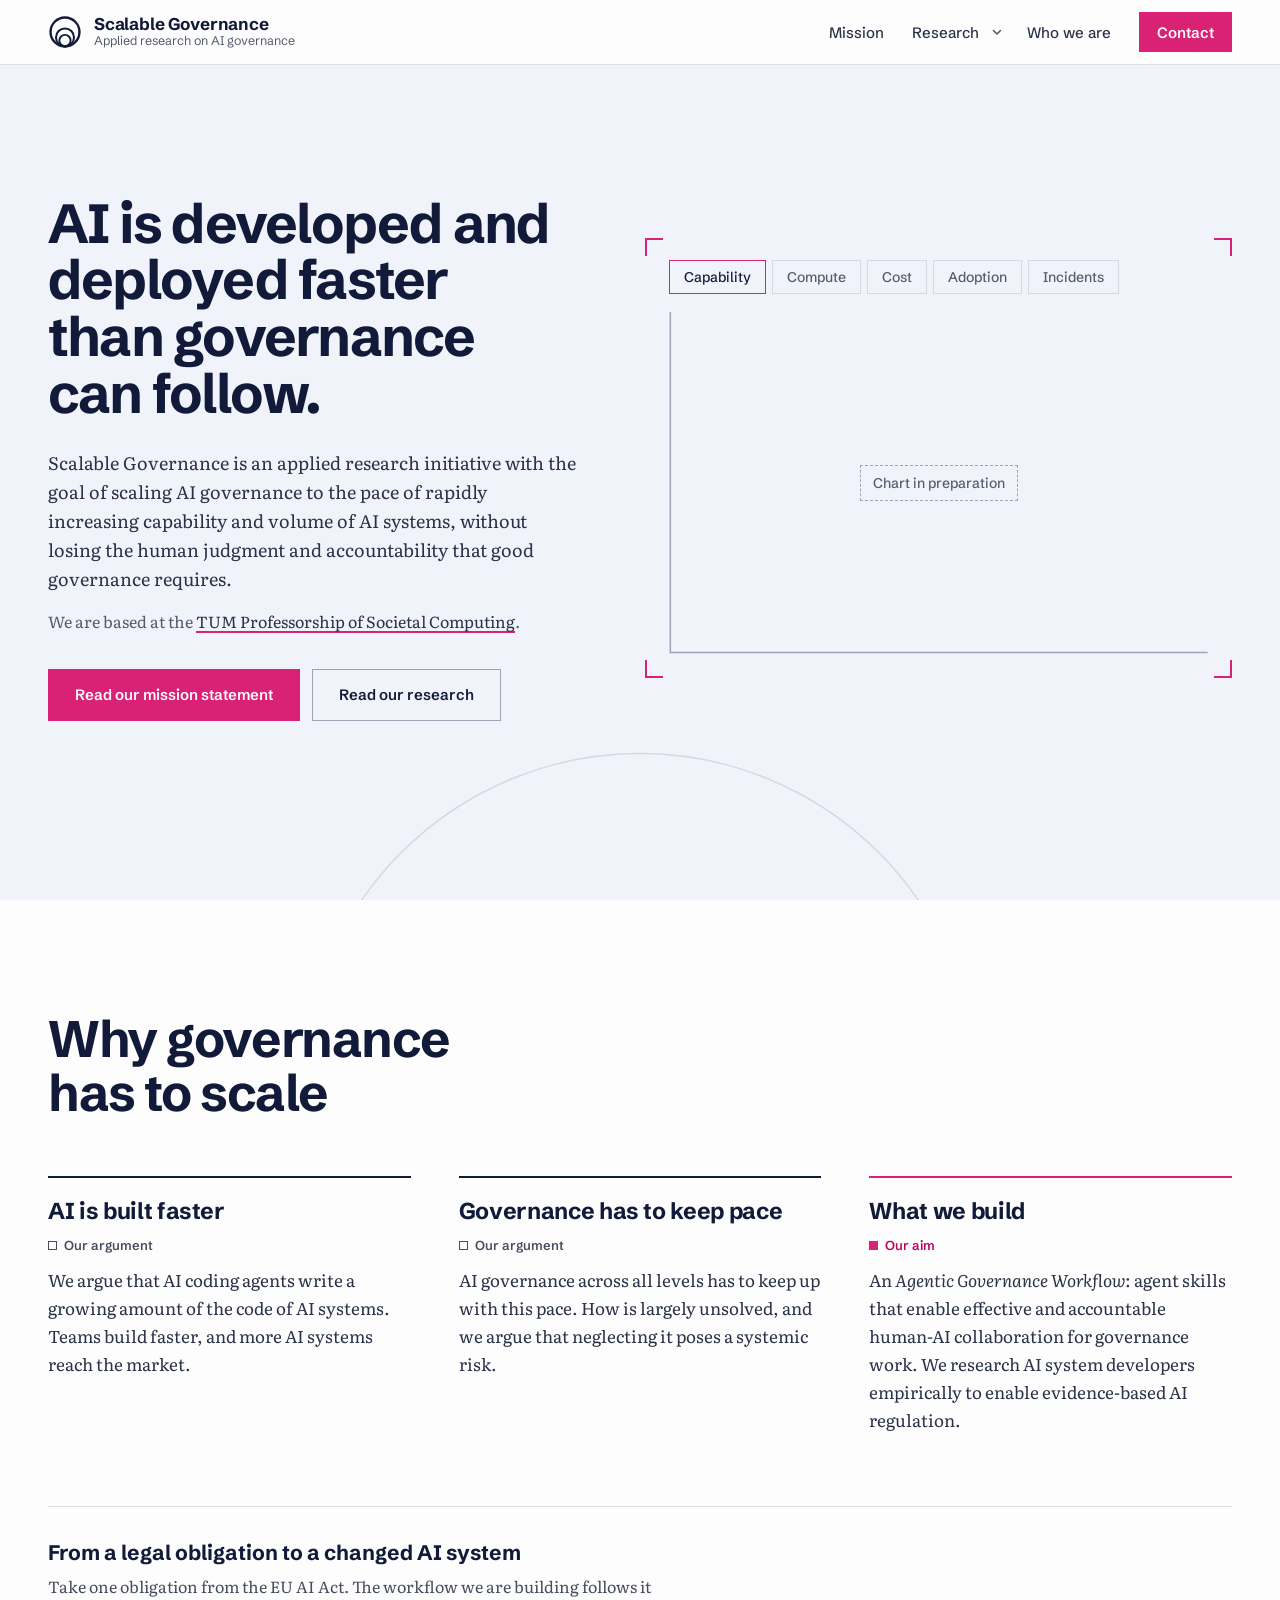
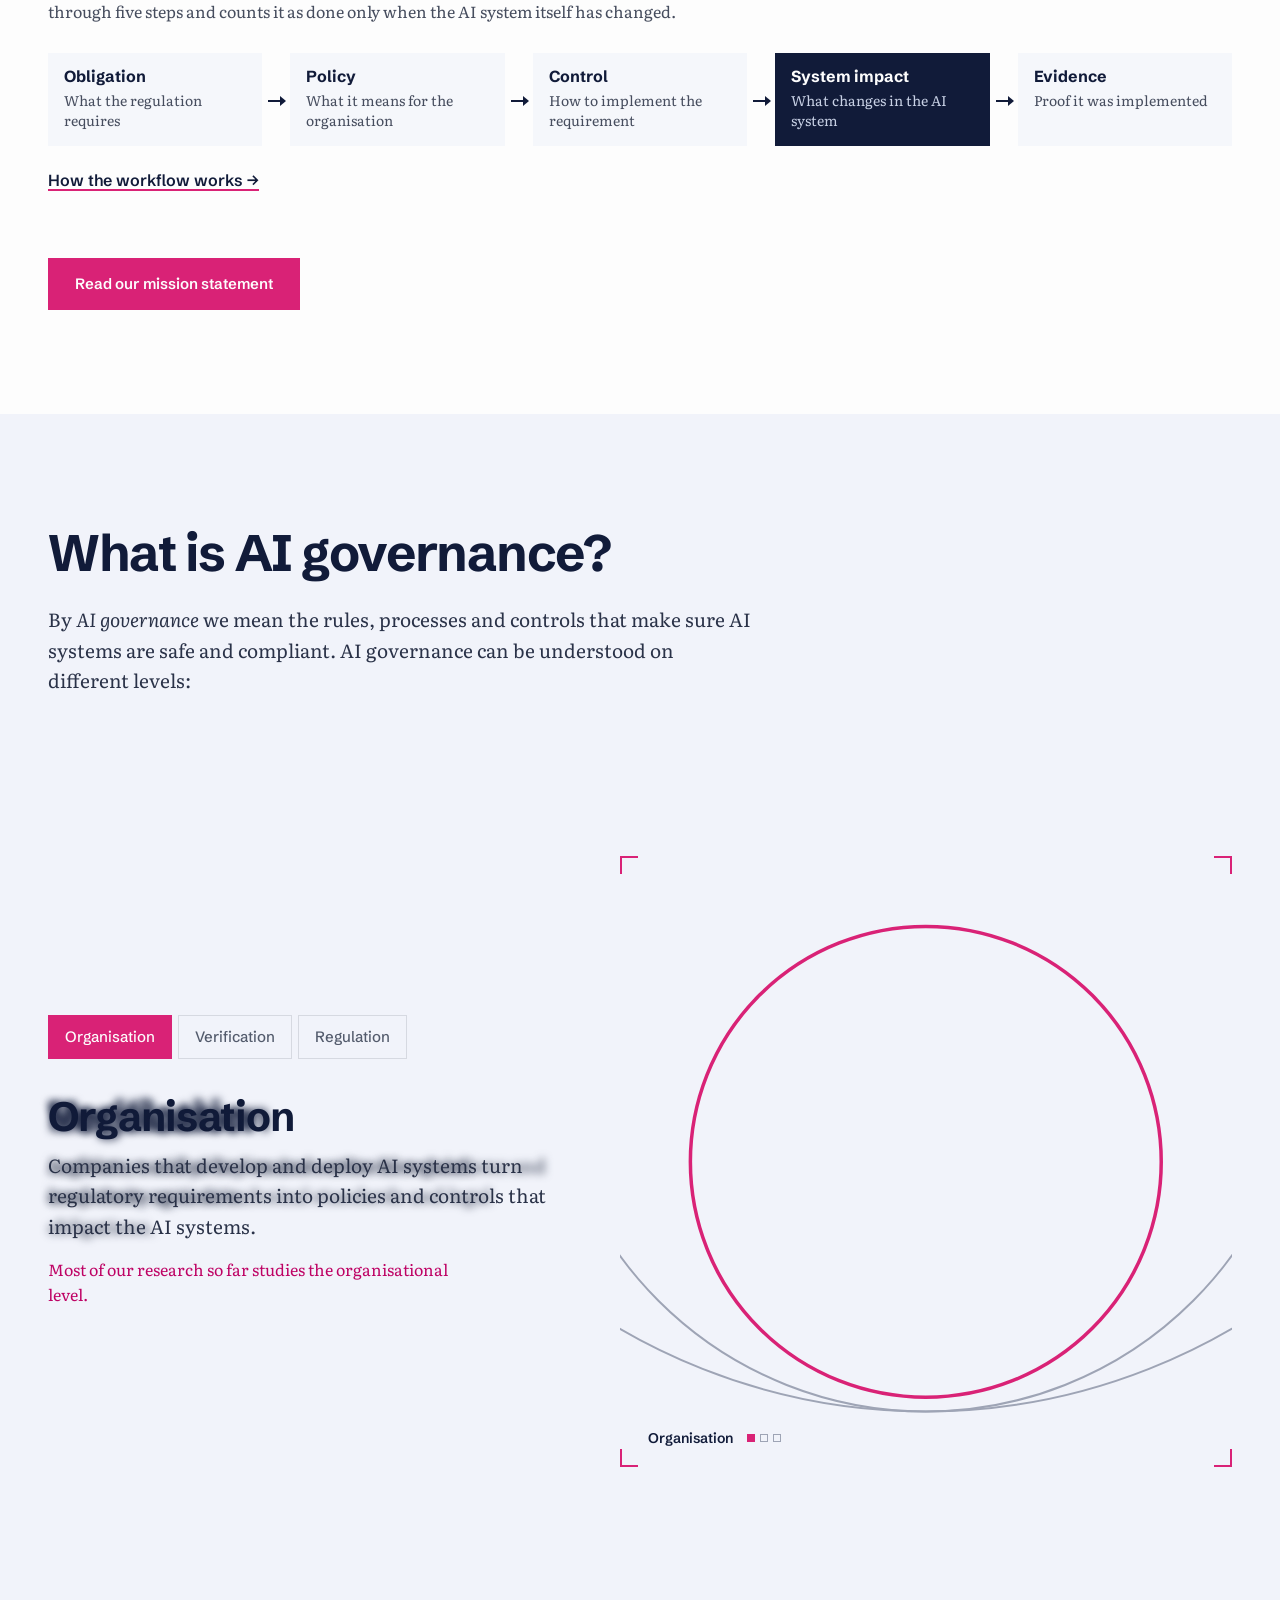
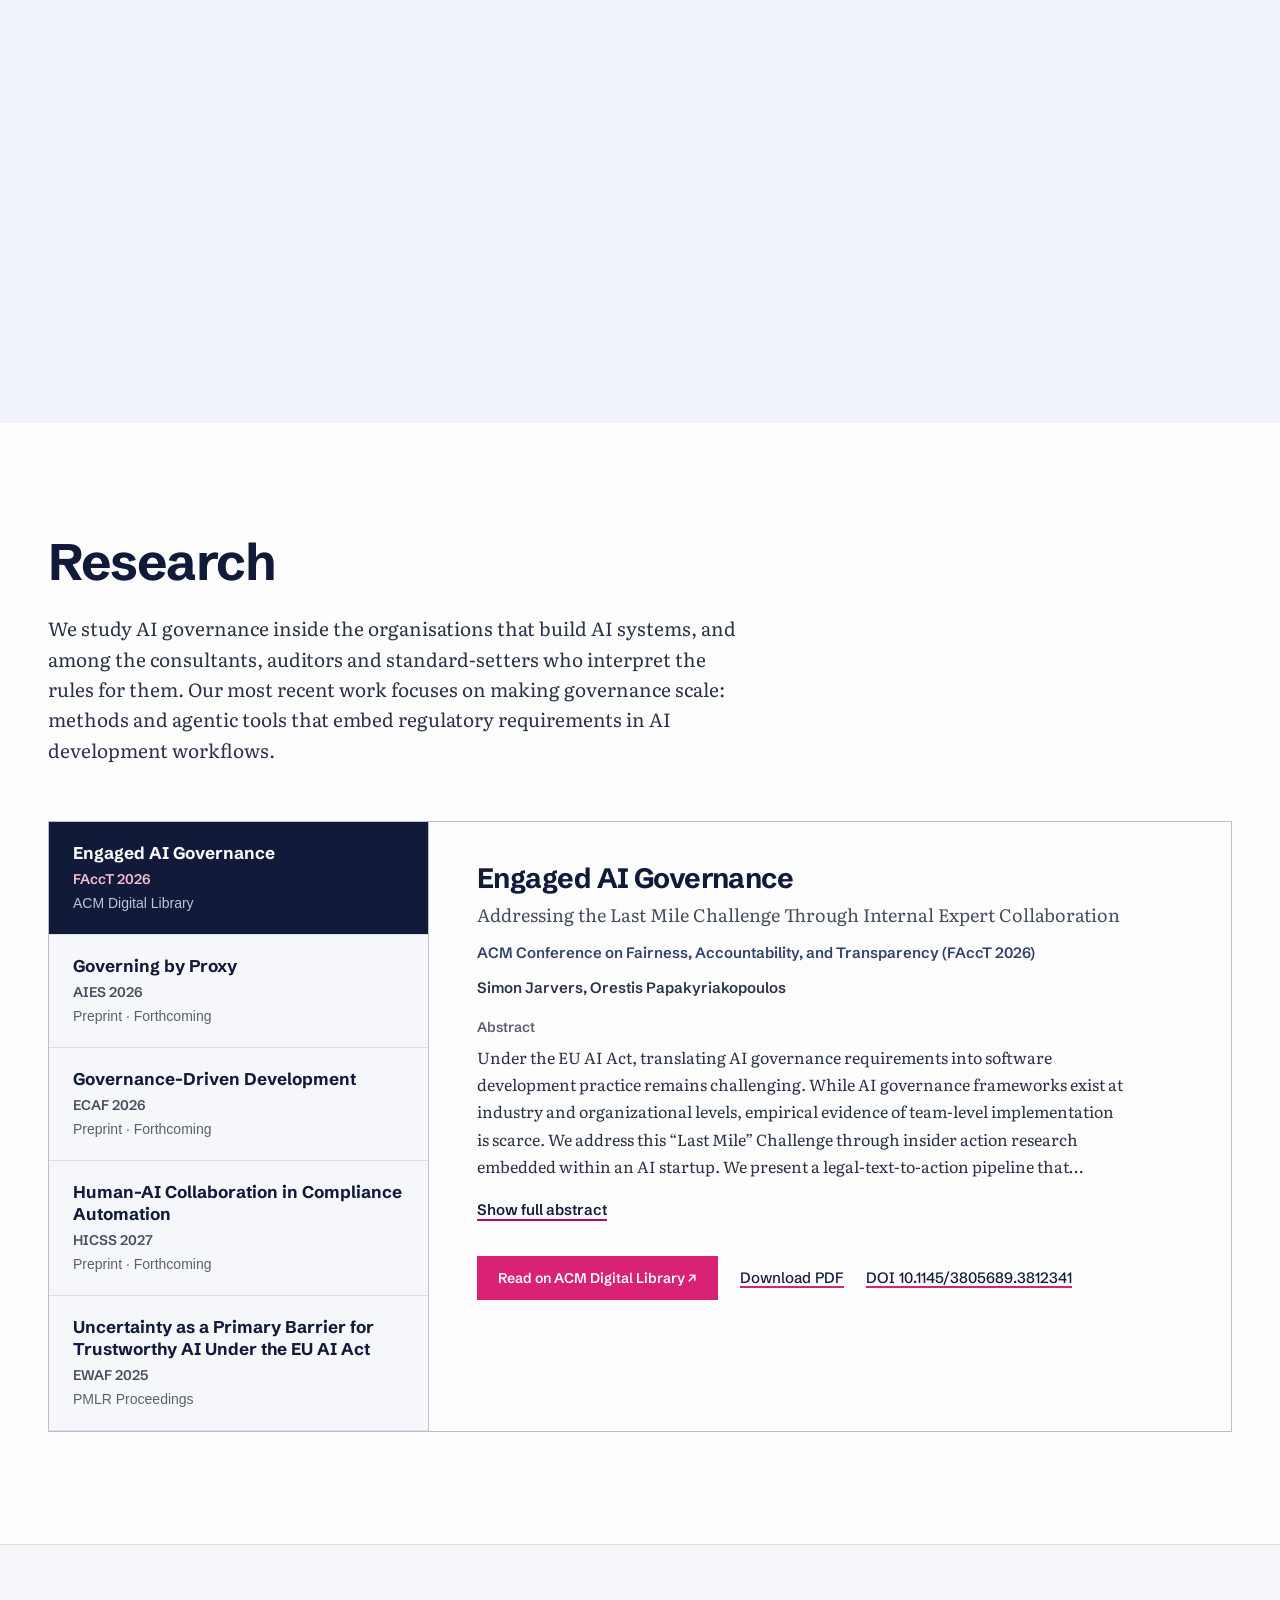
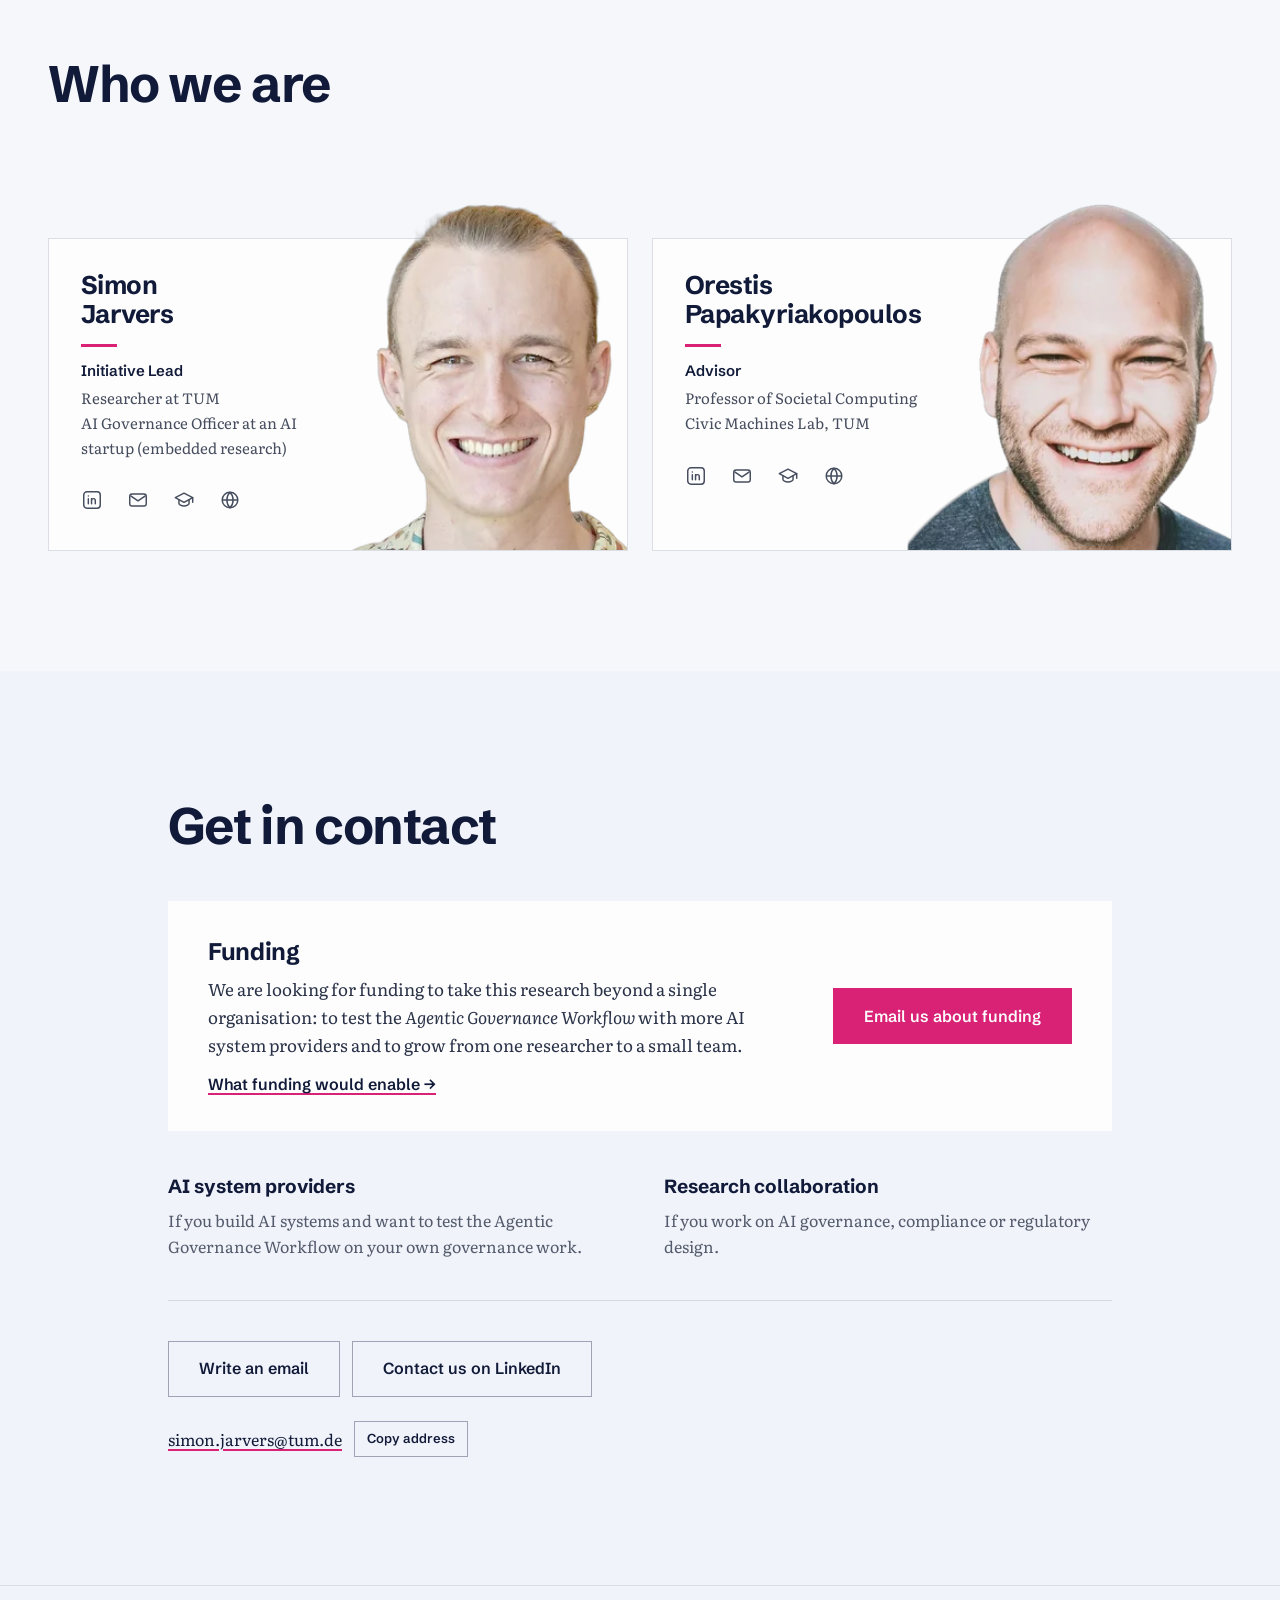
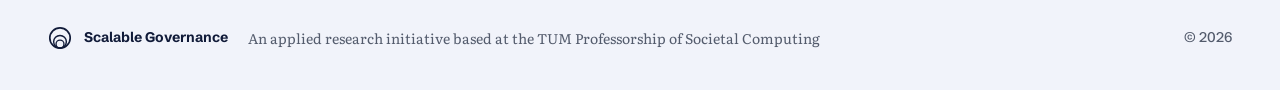
==== commit 1020f1c3: "feat(design): switch palette to navy and magenta on light Replace the black frames and frame yellow " ====
--- a/index.html
+++ b/index.html
@@ -8,7 +8,7 @@
 <meta property="og:title" content="Scalable Governance">
 <meta property="og:description" content="Applied research on AI governance, based at the TUM Professorship of Societal Computing.">
 <meta property="og:type" content="website">
-<meta name="theme-color" content="#0e1013">
+<meta name="theme-color" content="#ffffff">
 <link rel="icon" href="assets/img/favicon.svg" type="image/svg+xml">
 <link rel="preconnect" href="https://fonts.googleapis.com">
 <link rel="preconnect" href="https://fonts.gstatic.com" crossorigin>
--- a/assets/css/style.css
+++ b/assets/css/style.css
@@ -1,47 +1,51 @@
 /* Scalable Governance — site styles
    World: a continuous change of scale, after the Eames film "Powers of Ten".
-   Black film frames carry the opening, the zoom through the three levels and
-   the contact; white paper carries reading. One frame yellow marks the active
+   Navy ink on white paper; pale navy-tinted frames carry the opening, the zoom
+   through the three levels and the contact. One magenta marks the active
    frame, the active ring and the primary action. */
 
 :root {
-  /* Frame (dark) */
-  --frame: oklch(0.165 0.005 255);
-  --frame-raise: oklch(0.215 0.006 255);
-  --frame-line: oklch(0.34 0.008 255);
-  --frame-line-strong: oklch(0.52 0.01 255);
-  --frame-ink: oklch(0.975 0.003 95);
-  --frame-text: oklch(0.87 0.006 255);
-  --frame-muted: oklch(0.73 0.008 255);
-
-  /* Frame yellow */
-  --yellow: oklch(0.82 0.165 84);
-  --yellow-hover: oklch(0.88 0.15 92);
-  --on-yellow: oklch(0.165 0.005 255);
-  --ochre: oklch(0.50 0.11 72);
-
-  /* Paper (light) */
+  /* Navy, the main ink (#101b37 family) */
+  --navy: oklch(0.23 0.06 268);
+
+  /* Tinted sections ("frames"): the opening, the zoom, the contact */
+  --frame: oklch(0.965 0.009 268);
+  --frame-raise: oklch(0.995 0 0);
+  --frame-line: oklch(0.885 0.012 268);
+  --frame-line-strong: oklch(0.72 0.025 268);
+  --frame-ink: var(--navy);
+  --frame-text: oklch(0.32 0.04 268);
+  --frame-muted: oklch(0.47 0.03 268);
+
+  /* Magenta, the one action colour (#e41376 family) */
+  --accent: oklch(0.585 0.22 0);
+  --accent-hover: oklch(0.52 0.21 0);
+  --on-accent: oklch(0.995 0 0);
+  --accent-text: oklch(0.52 0.21 0);
+  --accent-tint: oklch(0.93 0.045 0);
+
+  /* Paper */
   --paper: oklch(0.995 0 0);
-  --paper-2: oklch(0.965 0.003 255);
-  --line: oklch(0.89 0.004 255);
-  --line-strong: oklch(0.80 0.006 255);
-  --ink: oklch(0.18 0.006 255);
-  --text: oklch(0.28 0.008 255);
-  --text-2: oklch(0.38 0.008 255);
-  --muted: oklch(0.47 0.008 255);
+  --paper-2: oklch(0.975 0.006 268);
+  --line: oklch(0.90 0.01 268);
+  --line-strong: oklch(0.80 0.015 268);
+  --ink: var(--navy);
+  --text: oklch(0.32 0.04 268);
+  --text-2: oklch(0.42 0.03 268);
+  --muted: oklch(0.49 0.025 268);
 
   /* Diagram roles. The old names stay as aliases because inline SVG in the
      pages references them. */
-  --blue: oklch(0.40 0.055 235);     /* governance, regulator */
-  --violet: oklch(0.50 0.11 72);     /* product, intermediaries */
-  --indigo: oklch(0.26 0.01 255);    /* regulated target, goals */
+  --blue: oklch(0.38 0.08 268);      /* governance, regulator */
+  --violet: oklch(0.50 0.10 222);    /* product, intermediaries (deep cyan) */
+  --indigo: var(--navy);             /* regulated target */
   --surface: var(--paper);
   --on-blue: oklch(0.995 0 0);
-  --domain-gov: oklch(0.95 0.012 235);
-  --domain-human: oklch(0.965 0.003 255);
-  --domain-product: oklch(0.955 0.03 82);
-
-  /* Scoped roles: paper by default, .frame swaps them */
+  --domain-gov: oklch(0.955 0.016 268);
+  --domain-human: oklch(0.975 0.004 268);
+  --domain-product: oklch(0.955 0.025 222);
+
+  /* Scoped roles */
   --bg-local: var(--paper);
   --fg: var(--ink);
   --fg-body: var(--text);
@@ -49,8 +53,8 @@
   --fg-muted: var(--muted);
   --rule: var(--line);
   --rule-strong: var(--line-strong);
-  --focus: var(--ink);
-  --link-line: var(--ochre);
+  --focus: var(--navy);
+  --link-line: var(--accent);
 
   /* Type */
   --font-display: "Schibsted Grotesk", "Helvetica Neue", Arial, sans-serif;
@@ -72,8 +76,6 @@
   --fg-muted: var(--frame-muted);
   --rule: var(--frame-line);
   --rule-strong: var(--frame-line-strong);
-  --focus: var(--yellow);
-  --link-line: var(--yellow);
   background: var(--frame);
   color: var(--frame-text);
 }
@@ -84,8 +86,8 @@
   scroll-behavior: smooth;
   scroll-padding-top: var(--nav-offset);
   -webkit-text-size-adjust: 100%;
-  accent-color: var(--yellow);
-  scrollbar-color: var(--frame-line-strong) var(--paper-2);
+  accent-color: var(--accent);
+  scrollbar-color: var(--line-strong) var(--paper-2);
 }
 
 body {
@@ -94,7 +96,7 @@
   color: var(--text);
   font-family: var(--font-body);
   font-optical-sizing: auto;
-  caret-color: var(--ochre);
+  caret-color: var(--accent-text);
   overflow-x: clip;
 }
 
@@ -107,7 +109,7 @@
   text-decoration-thickness: 2px;
   text-underline-offset: 3px;
 }
-a:hover { background: var(--yellow); color: var(--on-yellow); text-decoration-color: transparent; }
+a:hover { color: var(--accent-text); text-decoration-color: currentColor; }
 
 :focus-visible {
   outline: 2px solid var(--focus);
@@ -116,7 +118,7 @@
 
 h1, h2, h3 { text-wrap: balance; }
 
-::selection { background: var(--yellow); color: var(--on-yellow); }
+::selection { background: var(--accent-tint); color: var(--navy); }
 
 .skip-link {
   position: absolute;
@@ -124,8 +126,8 @@
   top: -60px;
   z-index: 200;
   padding: 10px 16px;
-  background: var(--yellow);
-  color: var(--on-yellow);
+  background: var(--accent);
+  color: var(--on-accent);
   font: 600 15px/1.2 var(--font-display);
   text-decoration: none;
 }
@@ -139,7 +141,7 @@
 
 /* Frame corners: the yellow square the film draws around what comes next. */
 .frame-mark {
-  --mark: var(--yellow);
+  --mark: var(--accent);
   --mark-len: 18px;
   --mark-w: 2px;
   background:
@@ -161,10 +163,10 @@
   left: 0;
   right: 0;
   z-index: 100;
-  background: var(--frame);
-  border-bottom: 1px solid var(--frame-line);
-  --fg: var(--frame-ink);
-  --focus: var(--yellow);
+  background: oklch(0.995 0 0 / 0.94);
+  -webkit-backdrop-filter: blur(12px);
+  backdrop-filter: blur(12px);
+  border-bottom: 1px solid var(--line);
 }
 .site-nav__inner { max-width: var(--container); margin: 0 auto; padding: 0 var(--gutter); }
 .site-nav__bar {
@@ -185,7 +187,7 @@
   text-decoration: none;
 }
 .brand:hover { background: none; color: var(--frame-ink); }
-.brand__logo { width: 34px; height: 34px; flex: none; fill: none; stroke: var(--yellow); }
+.brand__logo { width: 34px; height: 34px; flex: none; fill: none; stroke: var(--navy); }
 .brand__text { display: flex; flex-direction: column; min-width: 0; }
 .brand__name { font: 700 17px/1.1 var(--font-display); letter-spacing: -0.01em; }
 .brand__tagline { font: 400 12.5px/1.3 var(--font-display); color: var(--frame-muted); }
@@ -207,9 +209,9 @@
   color: var(--frame-text);
   text-decoration: none;
 }
-.nav-links a:hover { background: var(--frame-raise); color: var(--frame-ink); }
+.nav-links a:hover { background: var(--paper-2); color: var(--navy); }
 .nav-links a[aria-current="page"],
-.nav-links__group:has(a[aria-current="page"]) > a { color: var(--yellow); }
+.nav-links__group:has(a[aria-current="page"]) > a { color: var(--accent-text); }
 .nav-links__group { position: relative; display: flex; align-items: center; }
 .nav-sub-toggle {
   display: inline-grid;
@@ -236,9 +238,9 @@
   margin: 0;
   padding: 6px;
   list-style: none;
-  background: var(--frame);
-  border: 1px solid var(--frame-line);
-  box-shadow: 0 12px 32px oklch(0 0 0 / 0.35);
+  background: var(--paper);
+  border: 1px solid var(--line);
+  box-shadow: 0 12px 32px oklch(0.23 0.06 268 / 0.12);
 }
 .nav-sub::before { content: ""; position: absolute; left: 0; right: 0; top: -14px; height: 14px; }
 .nav-links__group:hover .nav-sub,
@@ -247,11 +249,11 @@
 .nav-links .nav-links__cta {
   margin-left: 12px;
   padding: 0 18px;
-  background: var(--yellow);
-  color: var(--on-yellow);
+  background: var(--accent);
+  color: var(--on-accent);
   font-weight: 600;
 }
-.nav-links .nav-links__cta:hover { background: var(--yellow-hover); color: var(--on-yellow); }
+.nav-links .nav-links__cta:hover { background: var(--accent-hover); color: var(--on-accent); }
 
 .nav-toggle {
   display: none;
@@ -263,7 +265,7 @@
   border: 1.5px solid var(--frame-line-strong);
   cursor: pointer;
 }
-.nav-toggle[aria-expanded="true"] { border-color: var(--yellow); color: var(--yellow); }
+.nav-toggle[aria-expanded="true"] { border-color: var(--navy); background: var(--navy); color: var(--paper); }
 
 /* ───────── Buttons ───────── */
 .button-row { display: flex; flex-wrap: wrap; gap: 12px; }
@@ -281,8 +283,8 @@
   cursor: pointer;
   transition: background-color 0.18s, color 0.18s, border-color 0.18s;
 }
-.btn--primary { background: var(--yellow); color: var(--on-yellow); }
-.btn--primary:hover { background: var(--yellow-hover); color: var(--on-yellow); }
+.btn--primary { background: var(--accent); color: var(--on-accent); }
+.btn--primary:hover { background: var(--accent-hover); color: var(--on-accent); }
 .btn--secondary { color: var(--fg); border-color: var(--rule-strong); background: transparent; }
 .btn--secondary:hover { border-color: var(--fg); background: var(--fg); color: var(--bg-local); }
 .btn--sm { min-height: 44px; padding: 0 20px; font-size: 14px; }
@@ -321,8 +323,8 @@
   flex: none;
   border: 1.5px solid currentColor;
 }
-.status--aim::before { background: var(--yellow); border-color: var(--yellow); }
-.frame .status--aim { color: var(--yellow); }
+.status--aim::before { background: var(--accent); border-color: var(--accent); }
+.status--aim { color: var(--accent-text); }
 
 /* ───────── Hero: the opening frame ───────── */
 .hero {
@@ -362,7 +364,7 @@
   pointer-events: none;
 }
 .hero__rings circle { vector-effect: non-scaling-stroke; }
-.hero__rings circle:last-child { stroke: var(--yellow); }
+.hero__rings circle:last-child { stroke: var(--accent); }
 
 /* Reserved hero slot for the acceleration chart (feat/acceleration-chart). */
 .chart-slot {
@@ -380,7 +382,7 @@
   font: 500 14px/1 var(--font-display);
   color: var(--frame-muted);
 }
-.chart-slot__tabs .is-active { border-color: var(--yellow); color: var(--frame-ink); }
+.chart-slot__tabs .is-active { border-color: var(--accent); color: var(--frame-ink); }
 .chart-slot__plot { position: relative; flex: 1; display: grid; place-items: center; min-height: 300px; }
 .chart-slot__axes { position: absolute; inset: 0; width: 100%; height: 100%; stroke: var(--frame-line-strong); stroke-width: 1.5; }
 .chart-slot__note {
@@ -404,7 +406,7 @@
   list-style: none;
 }
 .beat { display: flex; flex-direction: column; align-items: flex-start; gap: 12px; padding-top: 20px; border-top: 2px solid var(--ink); }
-.beat:last-child { border-top-color: var(--yellow); }
+.beat:last-child { border-top-color: var(--accent); }
 .beat__title { margin: 0; font: 700 23px/1.2 var(--font-display); letter-spacing: -0.015em; color: var(--ink); }
 .beat p { margin: 0; font-size: 17px; line-height: 1.65; color: var(--text); max-width: 60ch; }
 
@@ -449,9 +451,9 @@
 }
 .hero-chain__list b { font: 700 16px/1.2 var(--font-display); color: var(--ink); }
 .hero-chain__list span { font-size: 14px; line-height: 1.45; color: var(--text-2); }
-.hero-chain__list .hero-chain__key { background: var(--frame); }
-.hero-chain__list .hero-chain__key b { color: var(--yellow); }
-.hero-chain__list .hero-chain__key span { color: var(--frame-text); }
+.hero-chain__list .hero-chain__key { background: var(--navy); }
+.hero-chain__list .hero-chain__key b { color: var(--paper); }
+.hero-chain__list .hero-chain__key span { color: oklch(0.86 0.03 268); }
 .hero-chain__more {
   display: inline-flex;
   align-items: center;
@@ -482,7 +484,7 @@
   transition: color 0.2s, border-color 0.2s;
 }
 .levels__btn:hover { color: var(--frame-ink); border-color: var(--frame-line-strong); }
-.levels__btn[aria-pressed="true"] { color: var(--on-yellow); background: var(--yellow); border-color: var(--yellow); }
+.levels__btn[aria-pressed="true"] { color: var(--on-accent); background: var(--accent); border-color: var(--accent); }
 
 .levels__list { display: flex; flex-direction: column; gap: 36px; margin: 0; padding: 0; list-style: none; }
 .level__name {
@@ -492,7 +494,7 @@
   color: var(--frame-ink);
 }
 .level p { margin: 0; max-width: 46ch; font-size: 19px; line-height: 1.6; color: var(--frame-text); }
-.level .level__note { margin-top: 16px; font-size: 16px; color: var(--yellow); }
+.level .level__note { margin-top: 16px; font-size: 16px; color: var(--accent-text); }
 
 .levels__view { position: relative; aspect-ratio: 1; padding: 28px; overflow: hidden; }
 .levels__rings { display: block; width: 100%; height: 100%; overflow: visible; fill: none; }
@@ -502,7 +504,7 @@
   vector-effect: non-scaling-stroke;
   transition: stroke 0.3s;
 }
-.levels__rings .ring.is-active { stroke: var(--yellow); stroke-width: 3.5; }
+.levels__rings .ring.is-active { stroke: var(--accent); stroke-width: 3.5; }
 .levels__readout {
   position: absolute;
   left: 28px;
@@ -516,7 +518,7 @@
 }
 .levels__steps { display: flex; gap: 5px; }
 .levels__steps i { width: 8px; height: 8px; border: 1.5px solid var(--frame-line-strong); }
-.levels__steps i.is-on { background: var(--yellow); border-color: var(--yellow); }
+.levels__steps i.is-on { background: var(--accent); border-color: var(--accent); }
 
 /* Scroll-driven mode, switched on by main.js unless motion is reduced. */
 .levels.is-scrolly .levels__track { height: 320svh; }
@@ -567,10 +569,10 @@
 .pubs__title { order: -1; font: 700 17px/1.3 var(--font-display); color: var(--ink); }
 .pubs__venue { font: 600 14px/1.3 var(--font-display); color: var(--text-2); }
 .pubs__kind { font-size: 14px; line-height: 1.4; color: var(--muted); }
-.pubs__tab[aria-selected="true"] { background: var(--frame); }
-.pubs__tab[aria-selected="true"] .pubs__title { color: var(--frame-ink); }
-.pubs__tab[aria-selected="true"] .pubs__venue { color: var(--yellow); }
-.pubs__tab[aria-selected="true"] .pubs__kind { color: var(--frame-muted); }
+.pubs__tab[aria-selected="true"] { background: var(--navy); }
+.pubs__tab[aria-selected="true"] .pubs__title { color: var(--paper); }
+.pubs__tab[aria-selected="true"] .pubs__venue { color: oklch(0.86 0.08 0); }
+.pubs__tab[aria-selected="true"] .pubs__kind { color: oklch(0.82 0.03 268); }
 
 .pubs__details { position: relative; }
 .paper { display: flex; flex-direction: column; gap: 14px; padding: 40px 48px 44px; }
@@ -580,12 +582,12 @@
 .paper p { margin: 0; }
 .paper__title { order: -1; margin: 0; font: 700 28px/1.15 var(--font-display); letter-spacing: -0.02em; color: var(--ink); }
 .paper__sub { display: block; margin-top: 8px; font: 400 18px/1.45 var(--font-body); letter-spacing: 0; color: var(--text-2); text-wrap: pretty; }
-.paper__venue { display: flex; flex-wrap: wrap; align-items: center; gap: 6px 10px; font: 600 15px/1.4 var(--font-display); color: var(--ochre); }
+.paper__venue { display: flex; flex-wrap: wrap; align-items: center; gap: 6px 10px; font: 600 15px/1.4 var(--font-display); color: var(--blue); }
 .badge {
   display: inline-block;
   padding: 3px 8px;
-  background: var(--yellow);
-  color: var(--on-yellow);
+  background: var(--accent);
+  color: var(--on-accent);
   font: 600 12px/1.2 var(--font-display);
   white-space: nowrap;
 }
@@ -609,7 +611,7 @@
   font: 600 15px/1.2 var(--font-display);
   color: var(--ink);
   text-decoration: underline;
-  text-decoration-color: var(--ochre);
+  text-decoration-color: var(--accent-text);
   text-decoration-thickness: 2px;
   text-underline-offset: 4px;
   cursor: pointer;
@@ -643,7 +645,7 @@
   letter-spacing: -0.02em;
   color: var(--ink);
 }
-.person__name::after { content: ""; display: block; width: 36px; height: 3px; margin: 16px 0 14px; background: var(--yellow); }
+.person__name::after { content: ""; display: block; width: 36px; height: 3px; margin: 16px 0 14px; background: var(--accent); }
 .person__role { margin: 0 0 6px; font: 600 15px/1.3 var(--font-display); color: var(--ink); }
 .person__desc { margin: 0; font-size: 15px; line-height: 1.65; color: var(--text-2); }
 .person__links { display: flex; flex-wrap: wrap; gap: 2px; margin: 18px 0 0 -11px; padding: 0; list-style: none; }
@@ -656,6 +658,7 @@
   text-decoration: none;
   transition: background-color 0.18s, color 0.18s;
 }
+.person__link:hover { background: var(--paper-2); color: var(--accent-text); }
 .person__link svg { width: 22px; height: 22px; }
 .person__portrait { position: absolute; right: 0; bottom: 0; width: var(--portrait-w); pointer-events: none; }
 .person__portrait img { width: 100%; }
@@ -712,7 +715,7 @@
 html:not(.js) .copy-btn { display: none; }
 
 /* ───────── Footer ───────── */
-.site-footer-wrap { border-top: 1px solid var(--frame-line); }
+.site-footer-wrap { border-top: 1px solid var(--line); }
 .site-footer {
   max-width: var(--container);
   margin: 0 auto;
@@ -724,7 +727,7 @@
   gap: 16px;
 }
 .site-footer__brand { display: flex; align-items: center; gap: 12px; flex-wrap: wrap; }
-.site-footer__logo { width: 24px; height: 24px; fill: none; stroke: var(--yellow); }
+.site-footer__logo { width: 24px; height: 24px; fill: none; stroke: var(--navy); }
 .site-footer__name { font: 700 14px/1.2 var(--font-display); color: var(--frame-ink); }
 .site-footer__line { margin-left: 8px; font-size: 14px; color: var(--frame-muted); }
 .site-footer__copy { margin: 0; font: 500 14px/1.2 var(--font-display); color: var(--frame-muted); }
@@ -751,7 +754,7 @@
   text-decoration: none;
   transition: border-color 0.18s, background-color 0.18s;
 }
-a.paper-tag:hover { border-color: var(--yellow); background: var(--yellow); color: var(--on-yellow); }
+a.paper-tag:hover { border-color: var(--accent); color: var(--accent-text); }
 .paper-tag--violet { border-style: dashed; }
 
 .article-layout {
@@ -785,8 +788,7 @@
   width: 9px;
   height: 9px;
   transform: translateY(-50%);
-  background: var(--yellow);
-  outline: 1.5px solid var(--ink);
+  background: var(--accent);
 }
 
 .article { flex: 1 1 480px; min-width: 0; max-width: 740px; }
@@ -811,7 +813,7 @@
 .article--wide .split__text p { max-width: 72ch; }
 .article section > p:last-child, .two-col p:last-child, .split__text p:last-child { margin-bottom: 0; }
 .article .article__lead { margin-bottom: 28px; max-width: 60ch; font-size: 21px; line-height: 1.55; color: var(--fg); }
-.inline-link { text-decoration-color: var(--ochre); }
+.inline-link { text-decoration-color: var(--accent-text); }
 
 .figure { margin: 36px 0 40px; padding: 32px 28px; background: var(--paper); border: 1px solid var(--line-strong); }
 .figure--center { display: flex; justify-content: center; }
@@ -838,7 +840,7 @@
   font: 400 18px/1 var(--font-display);
   color: var(--ink);
 }
-.chain .chain__key { background: var(--frame); color: var(--yellow); }
+.chain .chain__key { background: var(--navy); color: var(--paper); }
 
 /* Regulatory chain (Mission) */
 .reg-chain { width: 100%; max-width: 300px; height: auto; overflow: visible; }
@@ -859,8 +861,8 @@
   height: 26px;
   display: grid;
   place-items: center;
-  background: var(--frame);
-  color: var(--yellow);
+  background: var(--navy);
+  color: var(--paper);
   font: 700 13px/1 var(--font-display);
 }
 
@@ -869,7 +871,7 @@
 .support h2 { color: var(--frame-ink); }
 .aims { margin: 0 0 36px; padding: 0; list-style: none; display: flex; flex-direction: column; gap: 12px; }
 .aims li { position: relative; padding-left: 26px; font-size: 17px; line-height: 1.65; color: var(--frame-text); }
-.aims li::before { content: ""; position: absolute; left: 0; top: 0.6em; width: 10px; height: 10px; background: var(--yellow); }
+.aims li::before { content: ""; position: absolute; left: 0; top: 0.6em; width: 10px; height: 10px; background: var(--accent); }
 .article .contact-address { margin: 24px 0 0; font-size: 16px; color: var(--fg-2); }
 
 /* Accordion (FAQ) */
@@ -905,7 +907,7 @@
   transition: transform 0.2s;
 }
 .accordion__icon::after { transform: translate(-50%, -50%) rotate(90deg); }
-.accordion__trigger[aria-expanded="true"] .accordion__icon { background: var(--yellow); border-color: var(--yellow); }
+.accordion__trigger[aria-expanded="true"] .accordion__icon { background: var(--accent); border-color: var(--accent); }
 .accordion__trigger[aria-expanded="true"] .accordion__icon::after { transform: translate(-50%, -50%) rotate(0deg); }
 .accordion__panel { display: grid; grid-template-rows: 1fr; transition: grid-template-rows 0.25s cubic-bezier(0.16, 1, 0.3, 1), opacity 0.25s; }
 .js .accordion__panel { grid-template-rows: 0fr; opacity: 0; visibility: hidden; }
@@ -924,11 +926,11 @@
   color: inherit;
   background: none;
   border: 0;
-  border-bottom: 2px dotted var(--ochre);
+  border-bottom: 2px dotted var(--accent-text);
   padding: 0;
   cursor: help;
 }
-.term.is-open .term__word { background: var(--yellow); color: var(--on-yellow); }
+.term.is-open .term__word { background: var(--accent-tint); }
 .term__tip {
   position: absolute;
   left: var(--tip-left, 0px);
@@ -936,8 +938,8 @@
   z-index: 5;
   width: min(300px, calc(100vw - 32px));
   padding: 14px 16px;
-  background: var(--frame);
-  color: var(--frame-text);
+  background: var(--navy);
+  color: oklch(0.94 0.01 268);
   font: 15px/1.5 var(--font-body);
   text-align: left;
   box-shadow: 0 10px 28px oklch(0 0 0 / 0.25);
@@ -961,7 +963,7 @@
 .budget__bar { display: flex; height: 44px; border: 2px solid var(--ink); overflow: hidden; }
 /* Hatching is the measuring convention here: shaded share of one bar. */
 .budget__docs { flex: var(--split); background: repeating-linear-gradient(135deg, oklch(0.86 0.004 255) 0 7px, oklch(0.94 0.003 255) 7px 14px); }
-.budget__impl { flex: calc(100 - var(--split)); background: var(--yellow); }
+.budget__impl { flex: calc(100 - var(--split)); background: var(--accent); }
 .budget__thumb-rail { position: absolute; left: 2px; right: 2px; top: 0; bottom: 0; pointer-events: none; }
 .budget__thumb {
   position: absolute;
@@ -974,17 +976,17 @@
   align-items: center;
   justify-content: center;
   gap: 4px;
-  background: var(--frame);
-  box-shadow: 0 4px 12px oklch(0 0 0 / 0.2);
+  background: var(--navy);
+  box-shadow: 0 4px 12px oklch(0.23 0.06 268 / 0.25);
   pointer-events: auto;
   cursor: ew-resize;
 }
-.budget__thumb svg { width: 12px; height: 12px; fill: var(--yellow); }
+.budget__thumb svg { width: 12px; height: 12px; fill: var(--paper); }
 .budget__labels { display: grid; grid-template-columns: calc(var(--split) * 1% - 0.7%) 1.4% calc(100% - var(--split) * 1% - 0.7%); margin-top: 16px; }
 .budget__labels > div { display: flex; flex-direction: column; gap: 4px; min-width: 0; }
 .budget__labels > div:first-child { padding-right: 8px; }
 .article .budget__name { margin: 0; font: 700 15px/1.2 var(--font-display); color: var(--ink); }
-.article .budget__name--impl { color: var(--ochre); }
+.article .budget__name--impl { color: var(--accent-text); }
 .article .budget__desc { margin: 0; font-size: 14px; line-height: 1.45; color: var(--text-2); }
 .budget .status { font-size: 14px; }
 
@@ -1009,7 +1011,7 @@
   top: -21px;
   width: 14px;
   height: 14px;
-  background: no-repeat center / contain url("data:image/svg+xml,%3Csvg xmlns='http://www.w3.org/2000/svg' viewBox='0 0 20 20'%3E%3Cpath d='M4 6 L10 14 L16 6' fill='none' stroke='%2315181c' stroke-width='2.5' stroke-linecap='round' stroke-linejoin='round'/%3E%3C/svg%3E");
+  background: no-repeat center / contain url("data:image/svg+xml,%3Csvg xmlns='http://www.w3.org/2000/svg' viewBox='0 0 20 20'%3E%3Cpath d='M4 6 L10 14 L16 6' fill='none' stroke='%23101b37' stroke-width='2.5' stroke-linecap='round' stroke-linejoin='round'/%3E%3C/svg%3E");
 }
 .gdd__chain-list b { display: block; font: 700 13px/1.15 var(--font-display); color: var(--blue); }
 .gdd__chain-list span:last-child { font: 12px/1.35 var(--font-body); color: var(--text-2); }
@@ -1084,7 +1086,7 @@
   top: 11px;
   width: 14px;
   height: 14px;
-  background: no-repeat center / contain url("data:image/svg+xml,%3Csvg xmlns='http://www.w3.org/2000/svg' viewBox='0 0 20 20'%3E%3Cpath d='M6 4 L14 10 L6 16' fill='none' stroke='%2315181c' stroke-width='2.5' stroke-linecap='round' stroke-linejoin='round'/%3E%3C/svg%3E");
+  background: no-repeat center / contain url("data:image/svg+xml,%3Csvg xmlns='http://www.w3.org/2000/svg' viewBox='0 0 20 20'%3E%3Cpath d='M6 4 L14 10 L6 16' fill='none' stroke='%23101b37' stroke-width='2.5' stroke-linecap='round' stroke-linejoin='round'/%3E%3C/svg%3E");
 }
 .layers__boundary { display: flex; flex-direction: column; gap: 5px; padding: 14px 22px; background: var(--paper); border-top: 2px dashed var(--ink); border-bottom: 2px dashed var(--ink); }
 .article .layers__boundary-title { display: flex; align-items: center; justify-content: center; gap: 8px; font: 700 13px/1.2 var(--font-display); color: var(--ink); }
@@ -1110,7 +1112,7 @@
 .paper-row__body { flex: 1; min-width: 0; }
 .paper-row__title { display: block; margin-bottom: 6px; font: 700 18px/1.3 var(--font-display); color: var(--ink); text-wrap: pretty; }
 .paper-row__cite { display: block; font-size: 15px; line-height: 1.5; color: var(--text-2); }
-.paper-row__pdf { flex: none; margin-top: 4px; font: 600 15px var(--font-display); color: var(--ink); text-decoration: underline; text-decoration-color: var(--ochre); text-decoration-thickness: 2px; text-underline-offset: 3px; }
+.paper-row__pdf { flex: none; margin-top: 4px; font: 600 15px var(--font-display); color: var(--ink); text-decoration: underline; text-decoration-color: var(--accent-text); text-decoration-thickness: 2px; text-underline-offset: 3px; }
 
 /* ───────── Responsive ───────── */
 @media (max-width: 1080px) {
@@ -1170,9 +1172,9 @@
     align-items: stretch;
     gap: 0;
     padding: 8px var(--gutter) 20px;
-    background: var(--frame);
-    border-bottom: 1px solid var(--frame-line);
-    box-shadow: 0 16px 32px oklch(0 0 0 / 0.35);
+    background: var(--paper);
+    border-bottom: 1px solid var(--line);
+    box-shadow: 0 16px 32px oklch(0.23 0.06 268 / 0.12);
   }
   .js .nav-links.is-open { display: flex; }
   .js .nav-links a { min-height: 48px; padding: 0 4px; font-size: 17px; }
@@ -1188,7 +1190,7 @@
     box-shadow: none;
   }
   .nav-sub::before { display: none; }
-  .js .nav-links .nav-sub a { min-height: 44px; font-size: 16px; color: var(--frame-muted); border-left: 1px solid var(--frame-line); padding-left: 14px; }
+  .js .nav-links .nav-sub a { min-height: 44px; font-size: 16px; color: var(--muted); border-left: 1px solid var(--line); padding-left: 14px; }
   .js .nav-links .nav-links__cta { justify-content: center; margin: 12px 0 0; }
   html:not(.js) .nav-toggle { display: none; }
 
@@ -1262,3 +1264,5 @@
 }
 
 .levels:not(.is-scrolly) .levels__readout { display: none; }
+.accordion__trigger[aria-expanded="true"] .accordion__icon::before,
+.accordion__trigger[aria-expanded="true"] .accordion__icon::after { background: var(--on-accent); }
